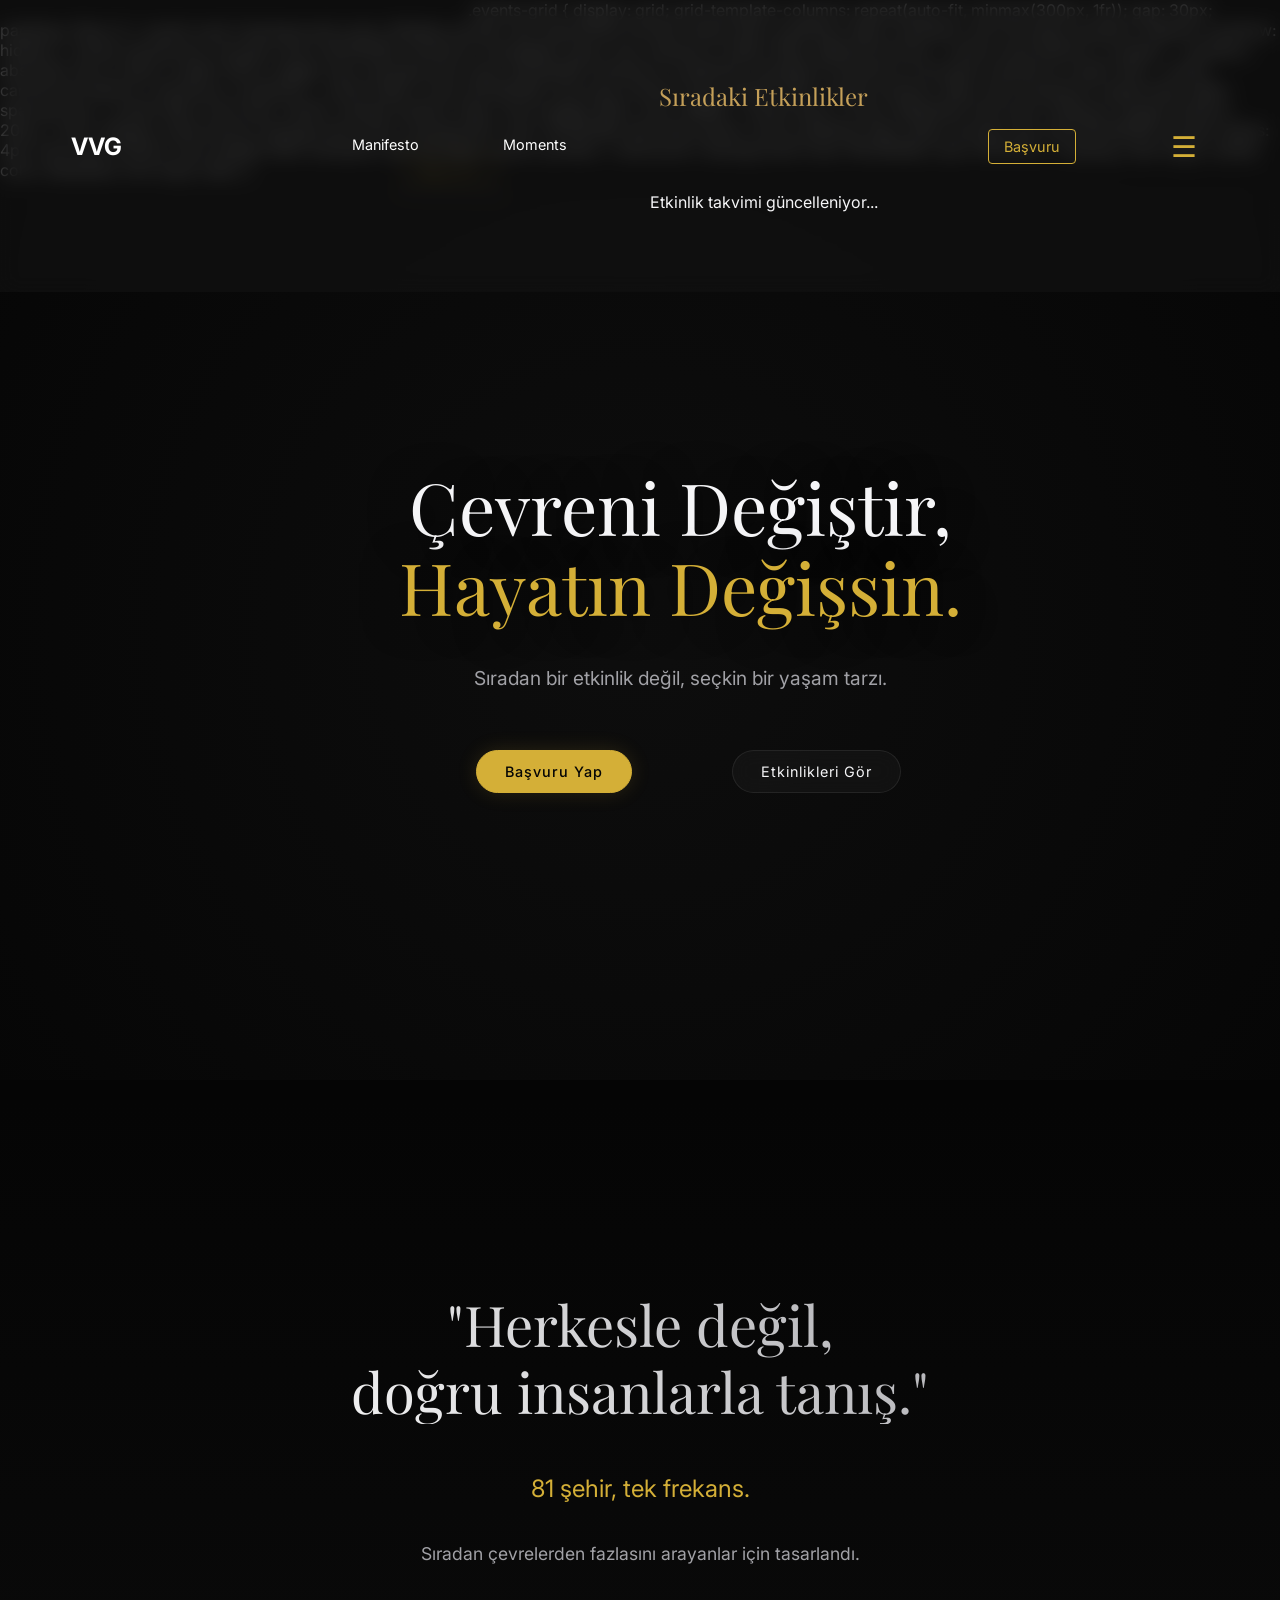
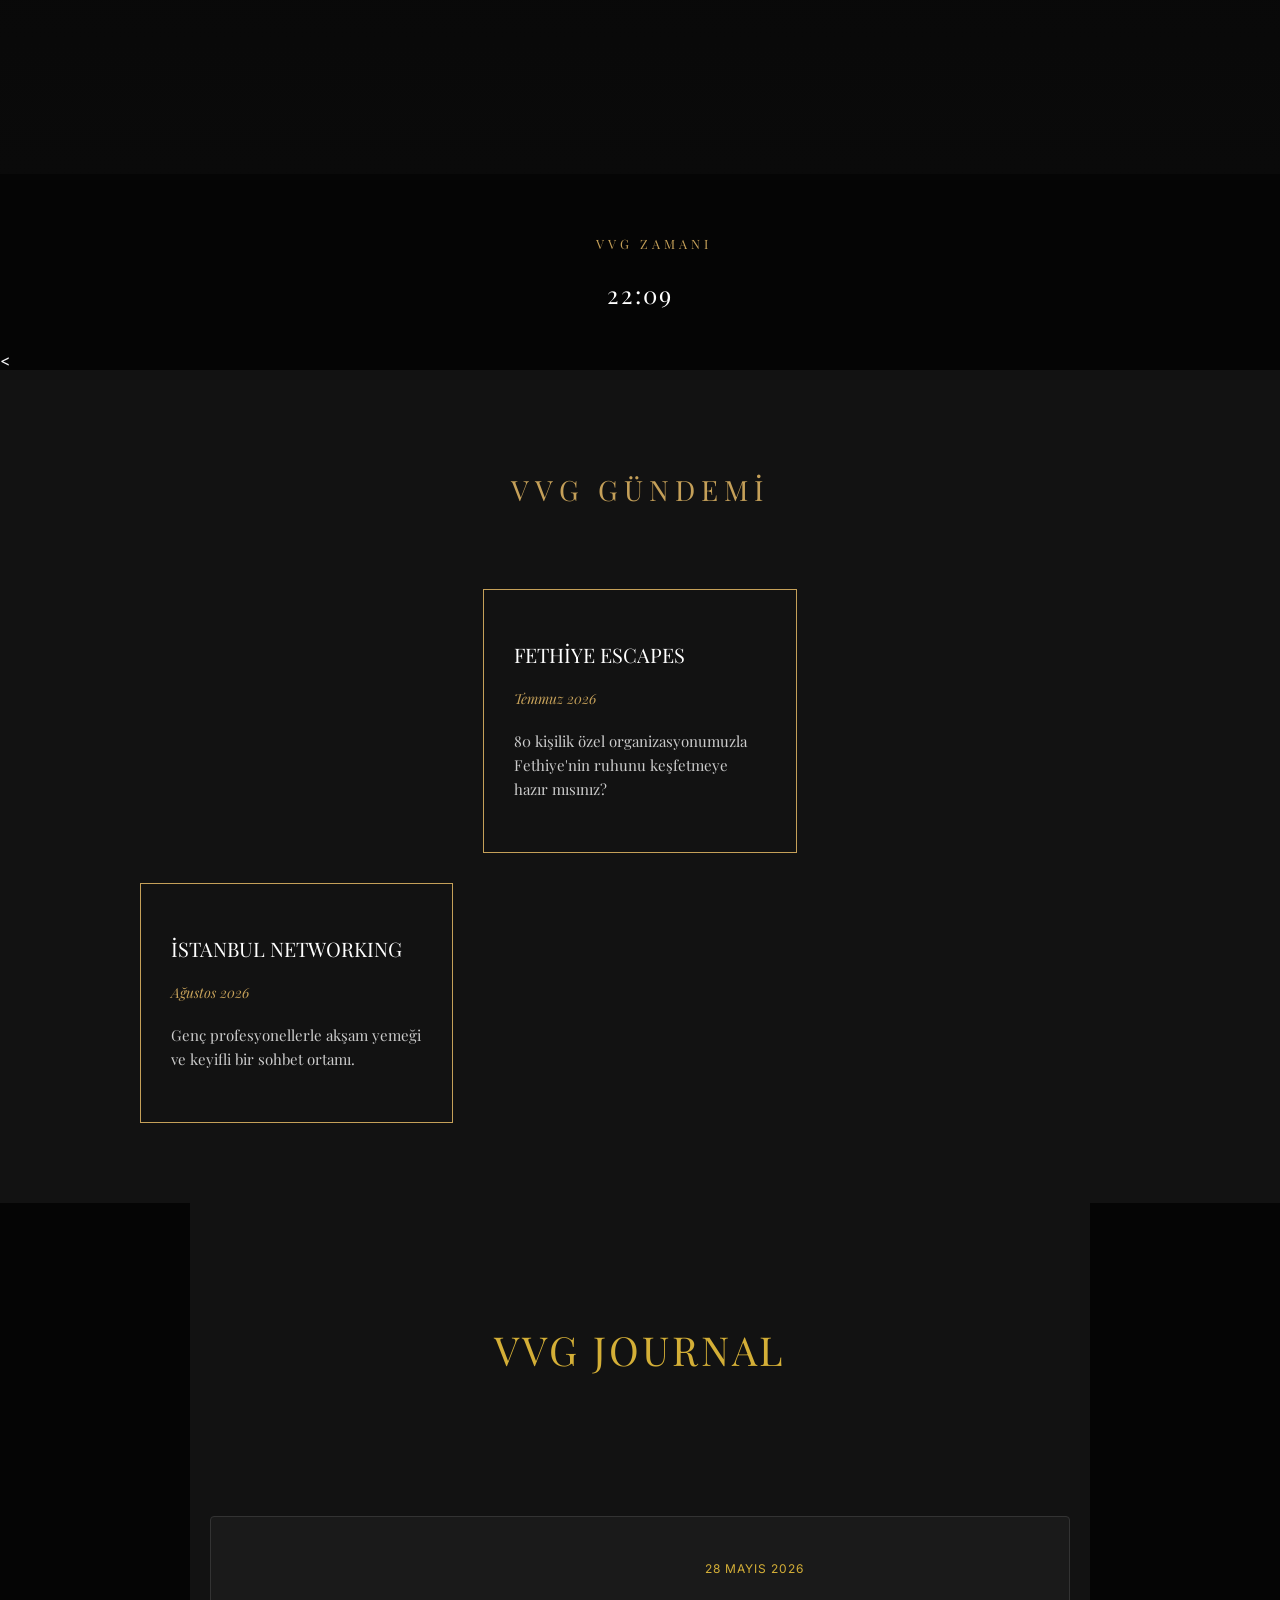
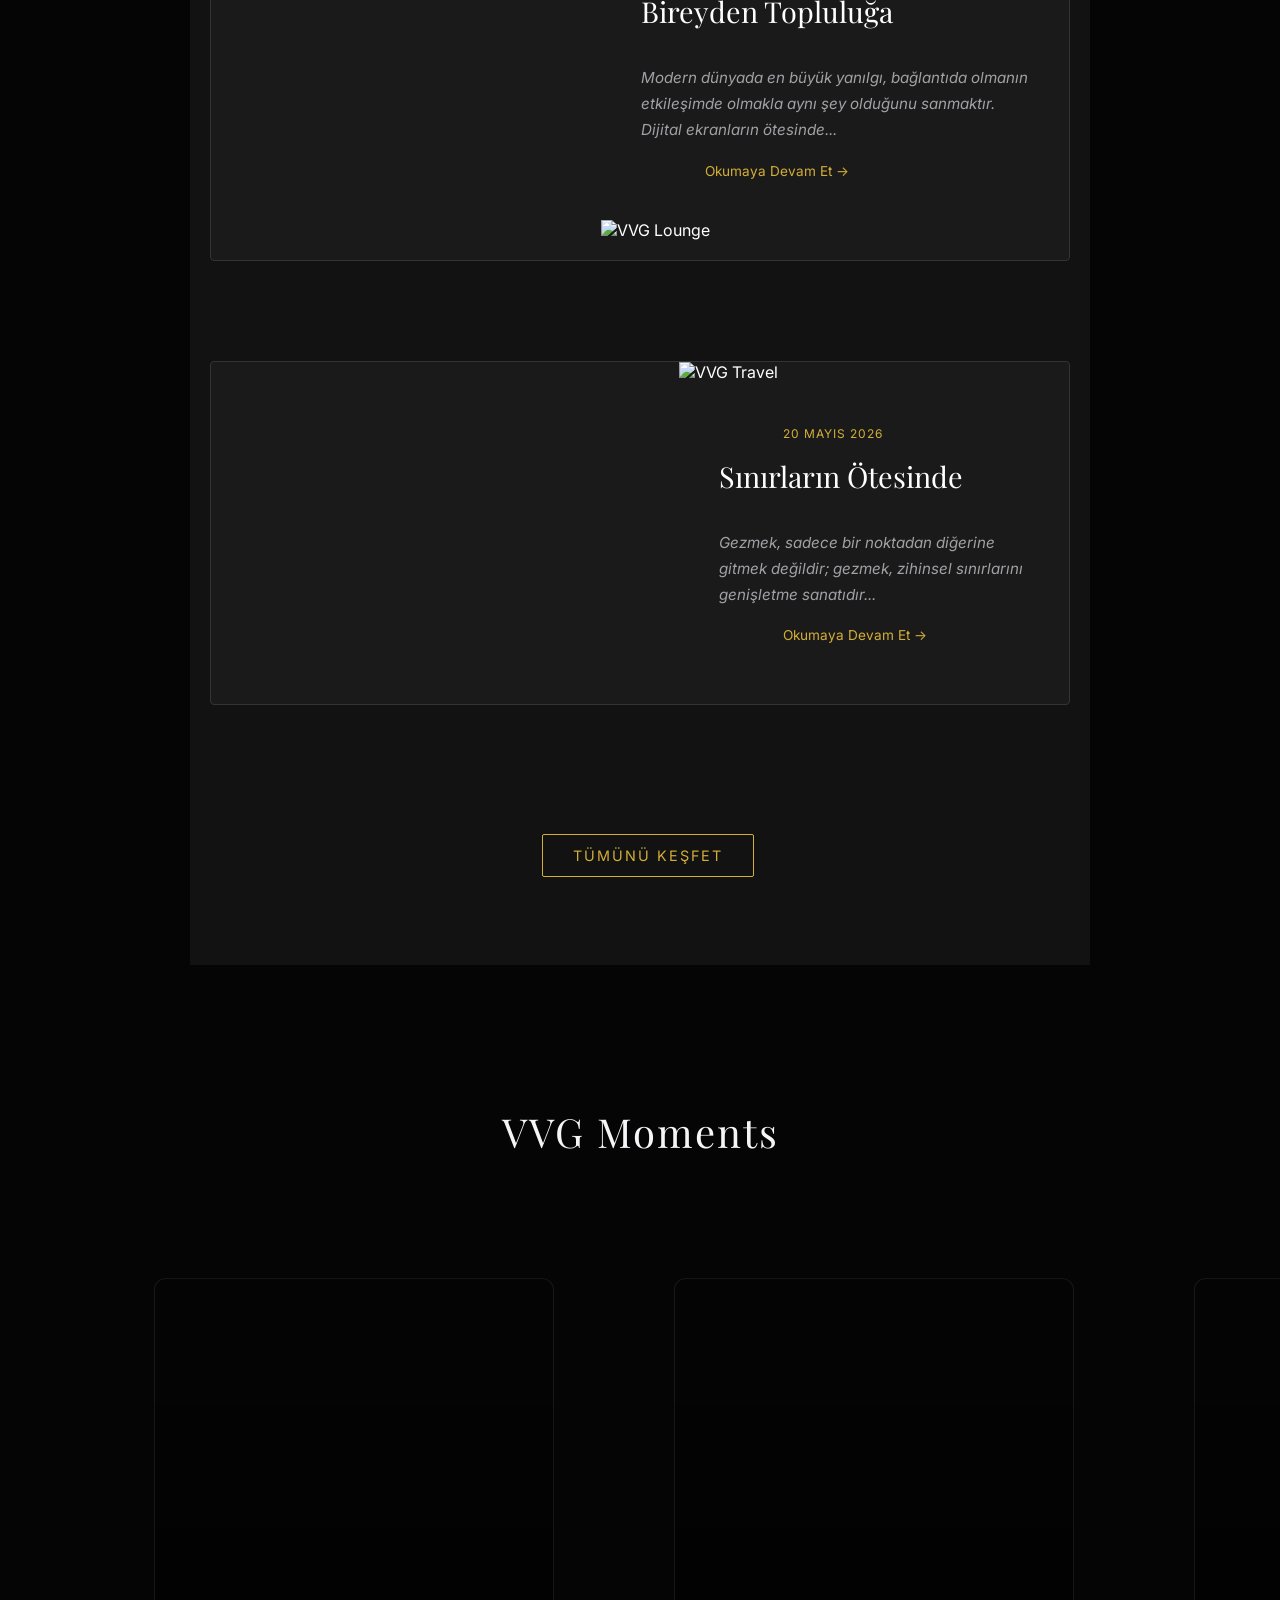
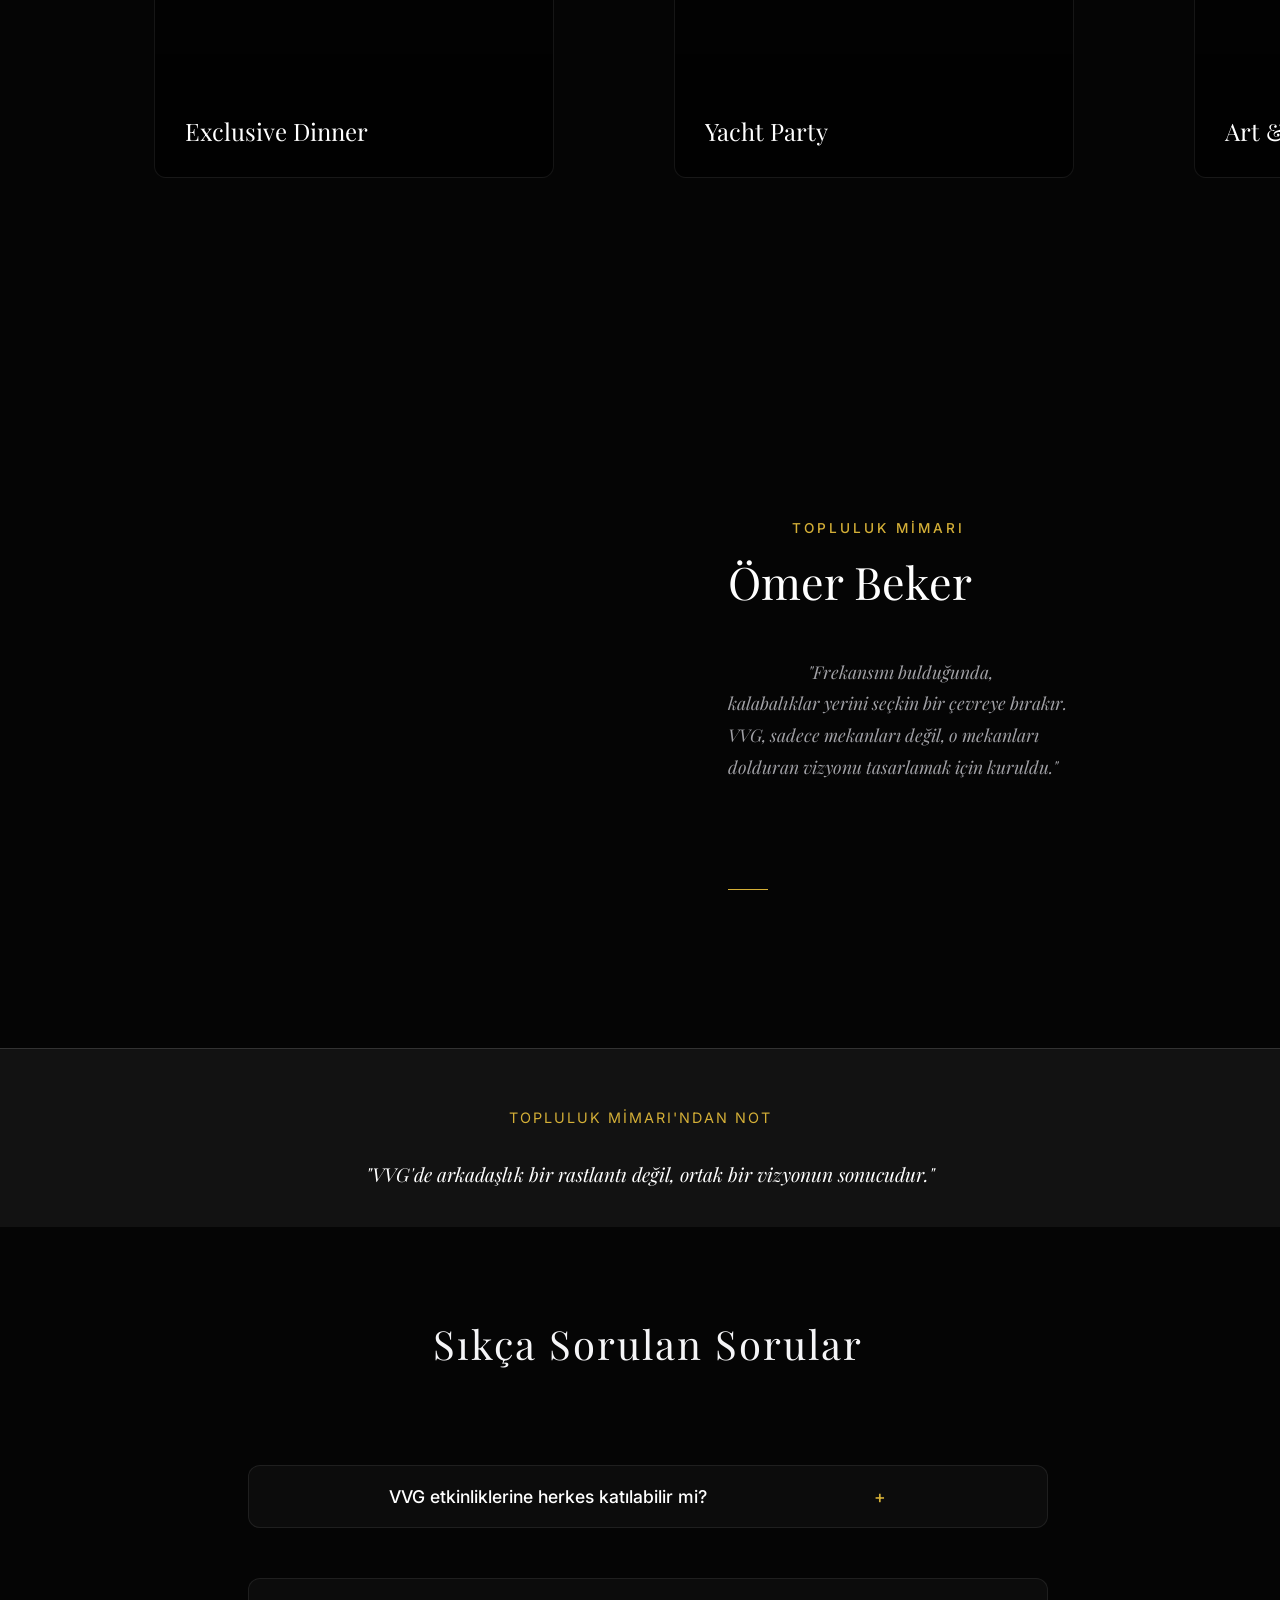
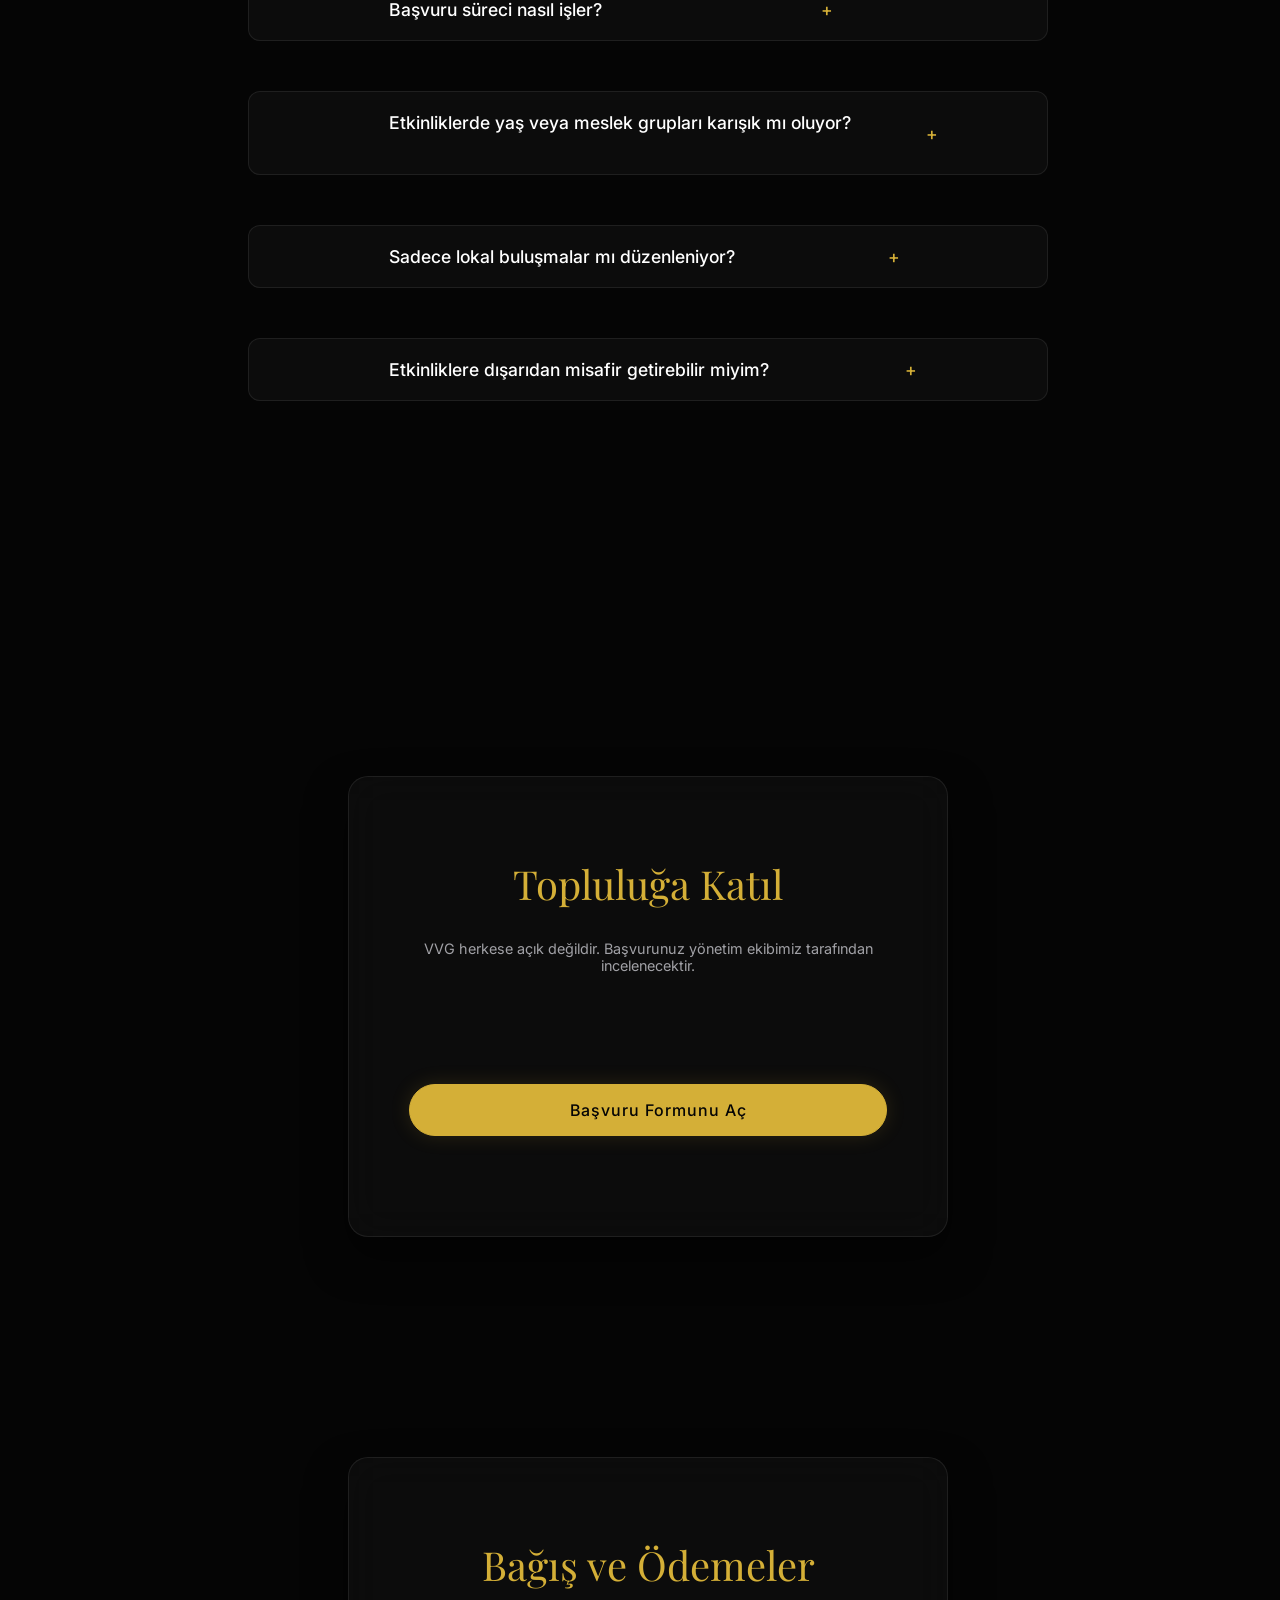
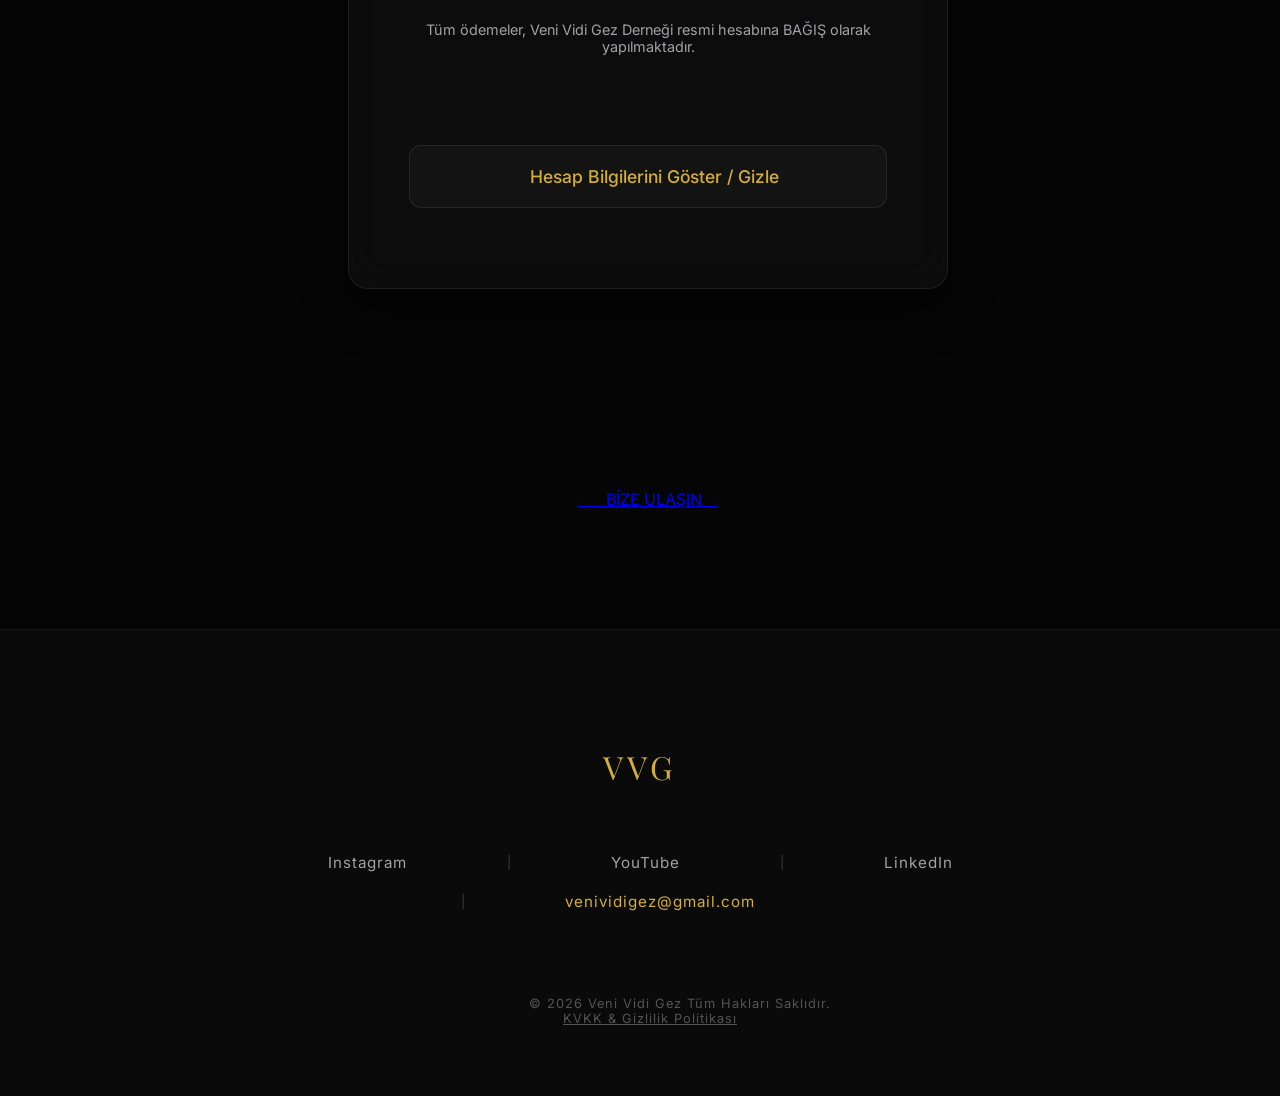
==== index.html @ 1c7ca645 "Add files via upload" ====
<!DOCTYPE html>



<script>
    function updateVVGClock() {
        const now = new Date();
        const timeString = now.toLocaleTimeString('tr-TR', { hour: '2-digit', minute: '2-digit' });
        document.getElementById('vvg-clock').innerHTML = timeString;
    }
    setInterval(updateVVGClock, 1000);
    updateVVGClock();
</script>

<html lang="tr">
<head>
    <!-- Favicon Satırı -->
    <link rel="icon" type="image/x-icon" href="favicon.ico">
    
    <!-- Diğer meta etiketlerin burada kalmaya devam edebilir -->

<link rel="canonical" href="https://seninsiteninadresi.com" />
    <meta charset="UTF-8">
    <!-- Mobil Ekran Optimizasyonu -->
    <meta name="viewport" content="width=device-width, initial-scale=1.0">
    <title>VVG | Sosyal Etkinlik Topluluğu</title>
    
    <!-- Sosyal Medya Önizleme Vitrini (Open Graph) -->
    <meta property="og:title" content="VVG | Sıradan Çevrelerden Fazlası">
    <meta property="og:description" content="Çevreni Değiştir, Hayatın Değişsin. Veni Vidi Gez, seçkin bir sosyal etkinlik topluluğudur.">
    <meta property="og:type" content="website">
    <meta property="og:url" content="https://venividigez.com">
    <meta property="og:image" content="assets/images/og-image.jpg">
    
    <link rel="preconnect" href="https://fonts.googleapis.com">
    <link rel="preconnect" href="https://fonts.gstatic.com" crossorigin>
    <link href="https://fonts.googleapis.com/css2?family=Inter:wght@300;400;500&family=Playfair+Display:ital,wght@0,400;0,600;1,400&display=swap" rel="stylesheet">
    
    <link rel="stylesheet" href="style.css">

    <!-- SEO Meta Açıklaması -->
    <meta name="description" content="VVG - Sosyal Etkinlik Topluluğu: Yalnızlığa son verin. Kamp, trekking, seyahat, tatil ve piknik etkinlikleriyle yeni arkadaşlıklar kurun. Kitap okuma kulüpleri ve nitelikli sosyalleşme platformu.">
    
    <!-- Anahtar Kelime Stratejisi (Kod İçinde) -->
    <meta name="keywords" content="VVG, sosyal etkinlik, arkadaşlık, kamp, trekking, aktivite, seyahat, tatil, piknik, kitap okuma kulüpleri, sosyalleşme, yalnızlık, genç profesyoneller">

    <!-- Schema Markup (Google'a Kim Olduğunu Anlat) -->
    <script type="application/ld+json">
    {
      "@context": "https://schema.org",
      "@type": "Organization",
      "name": "Veni Vidi Gez (VVG)",
      "description": "Üniversite mezunları ve genç profesyoneller için kamp, seyahat, kitap okuma kulüpleri ve sosyalleşme etkinlikleri düzenleyen bir topluluk.",
      "url": "https://seninsiteninadresi.com",
      "keywords": "arkadaşlık, kamp, trekking, aktivite, seyahat, tatil, piknik, kitap okuma, yalnızlık, sosyalleşme"
    }
    </script>
.events-grid { display: grid; grid-template-columns: repeat(auto-fit, minmax(300px, 1fr)); gap: 30px; padding: 20px 0; }
.event-card { background-color: #1a1a1a; border: 1px solid #333; border-radius: 8px; padding: 30px; transition: all 0.3s ease; position: relative; overflow: hidden; }
.event-card:hover { border-color: #C5A059; transform: translateY(-5px); box-shadow: 0 10px 20px rgba(0,0,0,0.5); }
.event-card::before { content: ''; position: absolute; top: 0; left: 0; width: 100%; height: 3px; background-color: #C5A059; transform: scaleX(0); transition: transform 0.3s ease; transform-origin: left; }
.event-card:hover::before { transform: scaleX(1); }
.event-date { color: #C5A059; font-size: 0.9rem; font-weight: 600; margin-bottom: 15px; text-transform: uppercase; letter-spacing: 1px; }
.event-title { font-size: 1.5rem; margin-bottom: 15px; font-weight: 600; color: #ffffff; }
.event-desc { color: #a0a0a0; font-size: 0.95rem; margin-bottom: 20px; }
.btn { display: inline-block; background-color: transparent; color: #C5A059; text-decoration: none; padding: 10px 20px; border: 1px solid #C5A059; border-radius: 4px; font-size: 0.9rem; font-weight: 600; transition: all 0.3s ease; cursor: pointer; }
.btn:hover { background-color: #C5A059; color: #121212; }
.loading { text-align: center; color: #a0a0a0; font-style: italic; }
</head>
<body>

   <style>
        /* Ekran kartını (GPU) zorlayarak 60fps akıcı animasyon sağlar */
        .preloader {
            will-change: opacity, visibility;
        }
        .preloader h1 {
            will-change: transform, opacity;
        }

        @keyframes preloaderFadeOut {
            0% { opacity: 1; visibility: visible; }
            100% { opacity: 0; visibility: hidden; }
        }
        
        /* translate3d komutu 3 boyutlu işlemciyi devreye sokarak takılmaları sıfırlar */
        @keyframes textPullBack {
            0% { opacity: 1; transform: scale(1) translate3d(0, 0, 0); }
            100% { opacity: 0; transform: scale(0.85) translate3d(0, -30px, 0); }
        }
    </style>

    <!-- Navbar -->
   <nav class="glass-nav" style="display: flex; justify-content: space-between; align-items: center; padding: 20px 20px; position: fixed; top: 0; left: 0; width: 100%; z-index: 9999; background: rgba(18, 18, 18, 0.7); backdrop-filter: blur(10px);">
    
    <!-- Logo -->
    <div style="color: #fff; font-size: 1.5rem; font-weight: bold; cursor: pointer;">VVG</div>
    
    <!-- Butonlar (Sağ taraf) -->
    <div style="display: flex; align-items: center; gap: 15px;">
        
        <!-- Masaüstü Linkler (Mobilde gizli) -->
        <div id="desktop-links" style="display: flex; gap: 20px;">
            <a href="#manifesto" style="color: #fff; text-decoration: none; font-size: 0.9rem;">Manifesto</a>
            <a href="#moments" style="color: #fff; text-decoration: none; font-size: 0.9rem;">Moments</a>
        </div>
<div class="container" style="max-width: 1000px; margin: 0 auto; padding: 40px 20px;">
    <h2 style="text-align: center; color: #C5A059; margin-bottom: 40px;">Sıradaki Etkinlikler</h2>
    <div class="events-grid" id="events-container">
        <p class="loading">Etkinlik takvimi güncelleniyor...</p>
    </div>
</div>
        <!-- Başvuru -->
        <a href="#apply" style="text-decoration: none; padding: 8px 15px; border: 1px solid #D4AF37; color: #D4AF37; border-radius: 4px; font-size: 0.9rem;">Başvuru</a>

        <!-- Mobil Buton (Hamburger) -->
        <div onclick="toggleMenu()" style="cursor: pointer; font-size: 1.8rem; color: #D4AF37; padding: 0 5px;">☰</div>
    </div>

    <!-- Mobil ekran için JS ile gizleme -->
    <script>
        if (window.innerWidth < 768) {
            document.getElementById('desktop-links').style.display = 'none';
        }
    </script>
</nav>
            <!-- Başvuru -->
            <a href="#apply" class="btn-gold-outline" style="text-decoration: none; padding: 8px 15px; border: 1px solid #D4AF37; color: #D4AF37; border-radius: 4px;">Başvuru</a>
        </div>
    </nav>

    <!-- Mobil Menü İçeriği (Gizli ve sabit) -->
    <!-- Mobil Menü -->
    <div id="mobileMenu" style="display: none; position: fixed; top: 0; left: 0; width: 100%; height: 100vh; background-color: #121212; z-index: 99999; flex-direction: column; align-items: center; justify-content: center; gap: 40px; border: 1px solid #D4AF37;">
        <!-- Kapatma Butonu -->
        <div onclick="toggleMenu()" style="position: absolute; top: 30px; right: 30px; font-size: 2.5rem; color: #D4AF37; cursor: pointer;">✕</div>
        
        <!-- Menü Linkleri -->
        <a href="#manifesto" onclick="toggleMenu()" style="color: #fff; font-size: 1.8rem; text-decoration: none; font-family: 'Playfair Display';">Manifesto</a>
        <a href="#moments" onclick="toggleMenu()" style="color: #fff; font-size: 1.8rem; text-decoration: none; font-family: 'Playfair Display';">Moments</a>
        <a href="#payment" onclick="toggleMenu()" style="color: #D4AF37; font-size: 1.8rem; text-decoration: none; font-family: 'Playfair Display';">Ödeme</a>
        <a href="#journal" onclick="toggleMenu()" style="color: #fff; font-size: 1.8rem; text-decoration: none; font-family: 'Playfair Display';">Journal</a>
        
        <!-- Sosyal Medya İkonları/Linkleri -->
        <div style="display: flex; gap: 20px; margin-top: 20px;">
            <a href="https://www.instagram.com/veni_vidi_gez" style="color: #a1a1a6; font-size: 1rem;">INSTAGRAM</a>
            <a href="https://youtube.com/@veni_vidi_gez" style="color: #a1a1a6; font-size: 1rem;">YOUTUBE</a>
            <a href="https://www.linkedin.com/company/venividigez/" style="color: #a1a1a6; font-size: 1rem;">LINKEDIN</a>
        </div>
    </div>

    <!-- 1. Cinematic Hero Section -->
    <header class="hero">
        <div class="video-container">
            <video src="assets/videos/acilis.mp4" autoplay muted loop playsinline></video>
            <div class="video-overlay"></div>
        </div>
        
        <div class="hero-content">
            <h1 class="reveal-text">Çevreni Değiştir,<br><span class="text-gold">Hayatın Değişsin.</span></h1>
            <p class="hero-sub reveal-text">Sıradan bir etkinlik değil, seçkin bir yaşam tarzı.</p>
            <div class="hero-buttons reveal-text">
                <a href="#apply" class="btn-gold">Başvuru Yap</a>
                <a href="#moments" class="btn-glass">Etkinlikleri Gör</a>
            </div>
        </div>
    </header>

    <!-- 2. VVG İnsanı (Manifesto) -->
    <section id="manifesto" class="manifesto">
        <div class="manifesto-container">
            <h2 class="gsap-reveal">"Herkesle değil,<br>doğru insanlarla tanış."</h2>
            <p class="gsap-reveal">81 şehir, tek frekans.</p>
            <p class="gsap-reveal sub-text">Sıradan çevrelerden fazlasını arayanlar için tasarlandı.</p>
        </div>
    </section>

<!-- VVG ZAMAN DAMGASI -->
<div style="text-align: center; margin: 40px 0; font-family: 'Playfair Display', serif;">
    <p style="color: #C5A059; font-size: 0.8rem; letter-spacing: 4px; text-transform: uppercase; margin-bottom: 5px;">
        VVG Zamanı
    </p>
    <div id="vvg-clock" style="color: #fff; font-size: 1.5rem; letter-spacing: 2px;">
        <!-- Saat buraya gelecek -->
    </div>
</div>


<<!-- VVG GÜNDEMİ BÖLÜMÜ -->
<section style="background-color: #121212; padding: 80px 20px; font-family: 'Playfair Display', serif;">
  <h2 style="color: #C5A059; text-align: center; text-transform: uppercase; letter-spacing: 6px; margin-bottom: 60px; font-size: 28px;">VVG GÜNDEMİ</h2>

  <!-- Etkinlikler Izgarası (Grid) -->
  <div style="display: grid; grid-template-columns: repeat(auto-fit, minmax(300px, 1fr)); gap: 30px; max-width: 1000px; margin: 0 auto;">
    
    <!-- Etkinlik 1 -->
    <div style="border: 1px solid #C5A059; padding: 30px; transition: 0.3s;">
      <h3 style="color: #ffffff; margin-top: 0; font-size: 20px;">FETHİYE ESCAPES</h3>
      <p style="color: #C5A059; font-style: italic; font-size: 14px;">Temmuz 2026</p>
      <p style="color: #cccccc; line-height: 1.6; font-size: 15px;">80 kişilik özel organizasyonumuzla Fethiye'nin ruhunu keşfetmeye hazır mısınız?</p>
    </div>

    <!-- Etkinlik 2 (Yeni etkinlik eklemek için bunu kopyala-yapıştır) -->
    <div style="border: 1px solid #C5A059; padding: 30px; transition: 0.3s;">
      <h3 style="color: #ffffff; margin-top: 0; font-size: 20px;">İSTANBUL NETWORKING</h3>
      <p style="color: #C5A059; font-style: italic; font-size: 14px;">Ağustos 2026</p>
      <p style="color: #cccccc; line-height: 1.6; font-size: 15px;">Genç profesyonellerle akşam yemeği ve keyifli bir sohbet ortamı.</p>
    </div>

  </div>
</section>
<!-- VVG Journal Vitrini -->
<section id="journal-preview" style="padding: 100px 20px; background-color: #121212; color: #fff; max-width: 900px; margin: 0 auto;">
    <h2 style="color: #D4AF37; font-family: 'Playfair Display', serif; text-align: center; margin-bottom: 60px; letter-spacing: 3px; font-size: 2.5rem;">VVG JOURNAL</h2>
    
    <div style="display: grid; grid-template-columns: 1fr; gap: 40px;">
        
        <!-- Kart 1: Yazı Sol, Resim Sağ -->
        <div style="display: grid; grid-template-columns: 1fr 1.2fr; border: 1px solid #333; border-radius: 4px; overflow: hidden; background-color: #1a1a1a;">
            <div style="padding: 40px;">
                <span style="color: #D4AF37; font-size: 0.75rem; letter-spacing: 1px;">28 MAYIS 2026</span>
                <h3 style="font-family: 'Playfair Display'; margin: 15px 0; color: #fff; font-size: 1.8rem;">Bireyden Topluluğa</h3>
                <p style="color: #a1a1a6; font-size: 0.95rem; line-height: 1.7; font-style: italic;">Modern dünyada en büyük yanılgı, bağlantıda olmanın etkileşimde olmakla aynı şey olduğunu sanmaktır. Dijital ekranların ötesinde...</p>
                <a href="journal.html" style="color: #D4AF37; text-decoration: none; font-size: 0.85rem; margin-top: 20px; display: inline-block;">Okumaya Devam Et &rarr;</a>
            </div>
            <!-- Atmosferik Görsel (Bkz. image_0.png örneği) -->
            <img src="vvg_lounge_atmosfer.jpg.png" alt="VVG Lounge" style="width: 100%; height: 100%; object-fit: cover;">
        </div>

        <!-- Kart 2: Resim Sol, Yazı Sağ -->
        <div style="display: grid; grid-template-columns: 1.2fr 1fr; border: 1px solid #333; border-radius: 4px; overflow: hidden; background-color: #1a1a1a;">
             <!-- Farklı bir atmosferik görsel -->
            <img src="vvg_travel_atmosfer.jpg" alt="VVG Travel" style="width: 100%; height: 100%; object-fit: cover;">
            <div style="padding: 40px;">
                <span style="color: #D4AF37; font-size: 0.75rem; letter-spacing: 1px;">20 MAYIS 2026</span>
                <h3 style="font-family: 'Playfair Display'; margin: 15px 0; color: #fff; font-size: 1.8rem;">Sınırların Ötesinde</h3>
                <p style="color: #a1a1a6; font-size: 0.95rem; line-height: 1.7; font-style: italic;">Gezmek, sadece bir noktadan diğerine gitmek değildir; gezmek, zihinsel sınırlarını genişletme sanatıdır...</p>
                <a href="journal.html" style="color: #D4AF37; text-decoration: none; font-size: 0.85rem; margin-top: 20px; display: inline-block;">Okumaya Devam Et &rarr;</a>
            </div>
        </div>
    </div>

    <div style="text-align: center; margin-top: 60px;">
        <a href="journal.html" style="color: #D4AF37; text-decoration: none; border: 1px solid #D4AF37; padding: 12px 30px; border-radius: 2px; font-size: 0.9rem; letter-spacing: 2px;">TÜMÜNÜ KEŞFET</a>
    </div>
</section>
    <!-- 3. VVG Moments -->
    <section id="moments" class="moments">
        <h3 class="section-title text-center gsap-reveal">VVG Moments</h3>
        <div class="gallery-wrapper">
            <div class="gallery-container">
                <div class="gallery-card"><div class="card-glow"></div><span>Exclusive Dinner</span></div>
                <div class="gallery-card"><div class="card-glow"></div><span>Yacht Party</span></div>
                <div class="gallery-card"><div class="card-glow"></div><span>Art & Wine</span></div>
                <div class="gallery-card"><div class="card-glow"></div><span>Networking</span></div>
            </div>
        </div>
    </section>

   
<!-- Topluluk Mimarı (The Architect) -->
    <section id="architect" class="apply-section" style="padding-top: 80px; padding-bottom: 40px;">
        <div style="max-width: 1000px; margin: 0 auto; width: 100%; display: flex; flex-wrap: wrap; align-items: center; gap: 50px;">
            <div class="gsap-reveal" style="flex: 1; min-width: 300px; height: 550px; background: url('assets/images/omer.jpg') center/cover; filter: grayscale(100%) contrast(110%); border-radius: 4px;"></div>
            <div class="gsap-reveal" style="flex: 1; min-width: 300px; text-align: left;">
                <span style="color: #D4AF37; font-size: 0.85rem; font-weight: 500; letter-spacing: 3px; text-transform: uppercase;">Topluluk Mimarı</span>
                <h3 style="color: #fff; font-family: 'Playfair Display', serif; font-size: 2.8rem; margin: 15px 0 25px 0; font-weight: 400;">Ömer Beker</h3>
                <p style="color: #a1a1a6; font-size: 1.1rem; line-height: 1.8; font-style: italic; margin-bottom: 25px; font-family: 'Playfair Display', serif;">
                    "Frekansını bulduğunda, kalabalıklar yerini seçkin bir çevreye bırakır. VVG, sadece mekanları değil, o mekanları dolduran vizyonu tasarlamak için kuruldu."
                </p>
                <div style="width: 40px; height: 1px; background-color: #D4AF37; margin-top: 30px;"></div>
            </div>
        </div>
    </section>

<!DOCTYPE html>
<html lang="tr">
<head>
    <meta charset="UTF-8">
    <title>VVG | Journal</title>
    <link rel="stylesheet" href="style.css">
</head>

<!-- Mevcut Manifesto Alanına Dokunma -->
<!-- Yeni metni "Topluluk Mimarı'nın Notu" olarak alt bölüme ekle -->

<section style="padding: 40px 20px; background-color: #121212; border-top: 1px solid #333; text-align: center;">
    <p style="color: #D4AF37; font-size: 0.9rem; letter-spacing: 2px; text-transform: uppercase;">Topluluk Mimarı'ndan Not</p>
    <p style="color: #fff; font-family: 'Playfair Display'; font-style: italic; margin-top: 15px; font-size: 1.2rem;">
        "VVG'de arkadaşlık bir rastlantı değil, ortak bir vizyonun sonucudur."
    </p>
</section>

   </a>
</div>
    <!-- SSS -->
    <section id="faq" class="apply-section" style="padding-top: 50px;">
        <div style="max-width: 800px; margin: 0 auto; width: 100%;">
            <h3 class="section-title text-center gsap-reveal" style="margin-bottom: 40px;">Sıkça Sorulan Sorular</h3>
            
            <div class="faq-wrapper gsap-reveal" style="display: flex; flex-direction: column; gap: 15px;">
                <details style="background: rgba(255, 255, 255, 0.03); border: 1px solid rgba(255, 255, 255, 0.08); border-radius: 12px; cursor: pointer; transition: all 0.3s ease;">
                    <summary style="padding: 20px; color: #fff; font-size: 1.1rem; font-weight: 500; outline: none; list-style: none; display: flex; justify-content: space-between; align-items: center;">
                        VVG etkinliklerine herkes katılabilir mi?
                        <span style="color: #D4AF37;">+</span>
                    </summary>
                    <div style="padding: 0 20px 20px 20px; color: #a1a1a6; font-size: 0.95rem; line-height: 1.6; border-top: 1px solid rgba(255, 255, 255, 0.05); margin-top: 10px; padding-top: 15px;">
                        Hayır. VVG, kapalı bir sosyal etkinlik topluluğudur. Ağımızın kalitesini korumak adına tüm başvurular LinkedIn profili veya içeriden referans yoluyla yönetim ekibimiz tarafından değerlendirilmektedir.
                    </div>
                </details>

                <details style="background: rgba(255, 255, 255, 0.03); border: 1px solid rgba(255, 255, 255, 0.08); border-radius: 12px; cursor: pointer; transition: all 0.3s ease;">
                    <summary style="padding: 20px; color: #fff; font-size: 1.1rem; font-weight: 500; outline: none; list-style: none; display: flex; justify-content: space-between; align-items: center;">
                        Başvuru süreci nasıl işler?
                        <span style="color: #D4AF37;">+</span>
                    </summary>
                    <div style="padding: 0 20px 20px 20px; color: #a1a1a6; font-size: 0.95rem; line-height: 1.6; border-top: 1px solid rgba(255, 255, 255, 0.05); margin-top: 10px; padding-top: 15px;">
                        Sitemiz üzerinden doldurduğunuz form ekibimize ulaşır. Vizyonumuzla ve hedef kitlemizle uyumlu bulunan adaylarla iletişime geçilir ve yaklaşan ilk tanışma konseptli etkinliklerimize davet edilirler.
                    </div>
                </details>

                <details style="background: rgba(255, 255, 255, 0.03); border: 1px solid rgba(255, 255, 255, 0.08); border-radius: 12px; cursor: pointer; transition: all 0.3s ease;">
                    <summary style="padding: 20px; color: #fff; font-size: 1.1rem; font-weight: 500; outline: none; list-style: none; display: flex; justify-content: space-between; align-items: center;">
                        Etkinliklerde yaş veya meslek grupları karışık mı oluyor?
                        <span style="color: #D4AF37;">+</span>
                    </summary>
                    <div style="padding: 0 20px 20px 20px; color: #a1a1a6; font-size: 0.95rem; line-height: 1.6; border-top: 1px solid rgba(255, 255, 255, 0.05); margin-top: 10px; padding-top: 15px;">
                        Hayır. Topluluğumuz profesyonel statüye göre segmente edilmiştir. Üniversite mezunları/genç profesyoneller ile öğrenciler, kendi dinamiklerine uygun olarak ayrı gruplandırılır ve etkinlikler bu homojen yapıya göre planlanır.
                    </div>
                </details>

                <details style="background: rgba(255, 255, 255, 0.03); border: 1px solid rgba(255, 255, 255, 0.08); border-radius: 12px; cursor: pointer; transition: all 0.3s ease;">
                    <summary style="padding: 20px; color: #fff; font-size: 1.1rem; font-weight: 500; outline: none; list-style: none; display: flex; justify-content: space-between; align-items: center;">
                        Sadece lokal buluşmalar mı düzenleniyor?
                        <span style="color: #D4AF37;">+</span>
                    </summary>
                    <div style="padding: 0 20px 20px 20px; color: #a1a1a6; font-size: 0.95rem; line-height: 1.6; border-top: 1px solid rgba(255, 255, 255, 0.05); margin-top: 10px; padding-top: 15px;">
                        Vizyonumuz çok daha geniş. Lokal networking buluşmalarının yanı sıra, VVG Escapes konseptimizle Temmuz ayındaki 80 kişilik Fethiye tatili gibi geniş çaplı, ulusal düzeyde seyahat ve deneyim organizasyonları da gerçekleştiriyoruz.
                    </div>
                </details>

                <details style="background: rgba(255, 255, 255, 0.03); border: 1px solid rgba(255, 255, 255, 0.08); border-radius: 12px; cursor: pointer; transition: all 0.3s ease;">
                    <summary style="padding: 20px; color: #fff; font-size: 1.1rem; font-weight: 500; outline: none; list-style: none; display: flex; justify-content: space-between; align-items: center;">
                        Etkinliklere dışarıdan misafir getirebilir miyim?
                        <span style="color: #D4AF37;">+</span>
                    </summary>
                    <div style="padding: 0 20px 20px 20px; color: #a1a1a6; font-size: 0.95rem; line-height: 1.6; border-top: 1px solid rgba(255, 255, 255, 0.05); margin-top: 10px; padding-top: 15px;">
                        Topluluk içi dinamiği ve güveni korumak en büyük önceliğimizdir. Bu nedenle, önceden yönetim onayı alınmamış veya başvuru sürecinden geçmemiş misafirlerin etkinliklerimize katılımı maalesef mümkün değildir.
                    </div>
                </details>
            </div>
        </div>
    </section>



    <!-- 5. Başvuru Bölümü -->
    <section id="apply" class="apply-section">
        <div class="glass-form-container gsap-reveal">
            <h2 class="text-gold">Topluluğa Katıl</h2>
            <p>VVG herkese açık değildir. Başvurunuz yönetim ekibimiz tarafından incelenecektir.</p>
            
            <div class="premium-form" style="margin-top: 30px;">
                <a href="https://forms.gle/AvxsHnuWCu1ib8Dw6" target="_blank" class="btn-gold w-100" style="display: block; text-align: center; text-decoration: none; padding: 15px;">
                    Başvuru Formunu Aç
                </a>
            </div>
        </div>
    </section>

    <!-- 6. Bağış ve Ödemeler -->
    <section id="payment" class="apply-section" style="padding-top: 50px;">
        <div class="glass-form-container gsap-reveal">
            <h2 class="text-gold">Bağış ve Ödemeler</h2>
            <p>Tüm ödemeler, Veni Vidi Gez Derneği resmi hesabına BAĞIŞ olarak yapılmaktadır.</p>
            
            <details style="margin-top: 30px; background: rgba(255, 255, 255, 0.03); border: 1px solid rgba(255, 255, 255, 0.08); border-radius: 12px; text-align: left; cursor: pointer; transition: all 0.3s ease;">
                <summary style="padding: 20px; color: #D4AF37; font-size: 1.1rem; font-weight: 500; outline: none; list-style: none;">
                    Hesap Bilgilerini Göster / Gizle 
                </summary>
                
                <div style="padding: 0 30px 30px 30px; border-top: 1px solid rgba(255, 255, 255, 0.05); margin-top: 10px; padding-top: 20px;">
                    <p style="color: #a1a1a6; font-size: 0.85rem; margin-bottom: 5px; text-transform: uppercase; letter-spacing: 1px;">Hesap Sahibi</p>
                    <p style="color: #fff; font-size: 1.1rem; font-weight: 500; margin-bottom: 20px;">Veni Vidi Gez Derneği</p>
                    
                    <p style="color: #a1a1a6; font-size: 0.85rem; margin-bottom: 5px; text-transform: uppercase; letter-spacing: 1px;">IBAN</p>
                    <div style="border-bottom: 1px solid rgba(212, 175, 55, 0.3); padding-bottom: 10px;">
                        <span style="color: #D4AF37; font-family: 'Inter', monospace; font-size: 1.1rem; letter-spacing: 1px;">TR91 0001 0023 5197 9988 3650 01</span>
                    </div>
                    
                    <div style="margin-top: 20px; background: rgba(212, 175, 55, 0.05); border-left: 3px solid #D4AF37; padding: 15px; border-radius: 4px;">
                        <p style="color: #fff; font-size: 0.95rem; font-weight: 500; margin-bottom: 8px;">🏷️ Açıklama: Ad Soyad + BAĞIŞ</p>
                        <p style="color: #a1a1a6; font-size: 0.85rem; line-height: 1.5;">🧾 Bağış makbuzu kesilebilmesi için bu açıklama zorunludur. Farklı açıklamalar içeren dekontlar kesinlikle kabul edilmeyecektir.</p>
                    </div>
                </div>
            </details>
        </div>
    </section>

<!-- WhatsApp İletişim Butonu -->
<div style="text-align: center; margin: 50px 0;">
    <a href="https://wa.me/905072764100?text=Merhaba, VVG topluluğuna katılmak ve detaylı bilgi almak istiyorum." 
       style="display: inline-block; padding: 15px 30px; background-color: #121212; border: 1px solid #C5A059; color: #C5A059; text-decoration: none; font-weight: bold; letter-spacing: 2px; transition: 0.3s;"
       onmouseover="this.style.backgroundColor='#C5A059'; this.style.color='#121212';" 
       onmouseout="this.style.backgroundColor='#121212'; this.style.color='#C5A059';">
       BİZE ULAŞIN
    </a>
</div>

    <!-- Footer -->
   <!-- Footer (Premium Versiyon - Noktasız Logo) -->
    <footer style="background-color: #0a0a0a; padding: 60px 20px 30px; text-align: center; border-top: 1px solid rgba(255, 255, 255, 0.05); margin-top: 50px;">
        <div style="max-width: 800px; margin: 0 auto; display: flex; flex-direction: column; align-items: center; gap: 25px;">
            
            <!-- Logo (Noktasız) -->
            <h2 style="color: #D4AF37; font-family: 'Playfair Display', serif; font-size: 2rem; letter-spacing: 4px; margin: 0;">VVG</h2>
            
            <!-- Sosyal Medya & İletişim -->
            <div style="display: flex; gap: 20px; justify-content: center; align-items: center; flex-wrap: wrap;">
                <a href="https://www.instagram.com/veni_vidi_gez" target="_blank" style="color: #a1a1a6; text-decoration: none; font-size: 0.95rem; letter-spacing: 1px; transition: color 0.3s ease;" onmouseover="this.style.color='#fff'" onmouseout="this.style.color='#a1a1a6'">Instagram</a>
                <span style="color: rgba(255, 255, 255, 0.2);">|</span>
                <a href="https://youtube.com/@veni_vidi_gez" target="_blank" style="color: #a1a1a6; text-decoration: none; font-size: 0.95rem; letter-spacing: 1px; transition: color 0.3s ease;" onmouseover="this.style.color='#fff'" onmouseout="this.style.color='#a1a1a6'">YouTube</a>
                <span style="color: rgba(255, 255, 255, 0.2);">|</span>
                <a href="https://www.linkedin.com/company/venividigez/" target="_blank" style="color: #a1a1a6; text-decoration: none; font-size: 0.95rem; letter-spacing: 1px; transition: color 0.3s ease;" onmouseover="this.style.color='#fff'" onmouseout="this.style.color='#a1a1a6'">LinkedIn</a>
                <span style="color: rgba(255, 255, 255, 0.2);">|</span>
                <a href="mailto:venividigez@gmail.com" style="color: #D4AF37; text-decoration: none; font-size: 0.95rem; letter-spacing: 1px; transition: opacity 0.3s ease;" onmouseover="this.style.opacity='0.7'" onmouseout="this.style.opacity='1'">venividigez@gmail.com</a>
            </div>

            <!-- Copyright & KVKK -->
            <p style="color: rgba(255, 255, 255, 0.3); font-size: 0.8rem; margin-top: 20px; letter-spacing: 1px;">
                &copy; 2026 Veni Vidi Gez Tüm Hakları Saklıdır.<br>
                <a href="#" style="color: rgba(255, 255, 255, 0.3); text-decoration: underline;">KVKK & Gizlilik Politikası</a>
            </p>
    </footer>

<script>
    async function loadEvents() {
        const container = document.getElementById('events-container');
        try {
            const response = await fetch("https://notion-api.splitbee.io/v1/table/36c48bd5f3fe800d886dd34a20c35203");
            const events = await response.json();
            container.innerHTML = ''; 
            events.forEach(event => {
                if (event.Name) {
                    container.innerHTML += `
                        <div class="event-card">
                            <div class="event-date">${event.Date || 'Tarih Belirtilmemiş'}</div>
                            <h3>${event.Name}</h3>
                            <p>📍 Konum: ${event["Column 3"] || '-'}</p>
                            <p>👥 Kontenjan: ${event.Description || '-'}</p>
                            <p>🔥 Kalan: ${event["Column 4"] || '-'}</p>
                        </div>
                    `;
                }
            });
        } catch (err) {
            console.log("Notion bağlantısı hata verdi, manuel kontrole geçildi.");
        }
    }
    loadEvents();

<script>
    async function loadEvents() {
        const container = document.getElementById('events-container');
        try {
            // Notion'dan veriyi çeken köprümüz
            const response = await fetch("https://notion-api.splitbee.io/v1/table/36c48bd5f3fe800d886dd34a20c35203");
            const events = await response.json();
            
            container.innerHTML = ''; // Önce yükleniyor yazısını temizle

            events.forEach(event => {
                // Burada Notion'daki sütun isimlerini kontrol ediyoruz
                // Notion'da sütunların adının Name, Date, Description, Column 3 ve Column 4 olduğundan emin ol
                if (event.Name) {
                    container.innerHTML += `
                        <div class="event-card">
                            <div class="event-date">${event.Date || 'Tarih Belirtilmemiş'}</div>
                            <h3 class="event-title">${event.Name}</h3>
                            <p class="event-desc">
                                📍 Konum: ${event["Column 3"] || '-'}<br>
                                👥 Kontenjan: ${event.Description || '-'}<br>
                                🔥 Kalan: ${event["Column 4"] || '-'}
                            </p>
                            <a href="#" class="btn">Detayları İncele</a>
                        </div>
                    `;
                }
            });
        } catch (err) {
            console.error("Veri akışı hatası:", err);
            container.innerHTML = '<p class="loading">Etkinlikler şu an güncelleniyor...</p>';
        }
    }
    
    // Sayfa yüklendiği an çalıştır
    window.addEventListener('load', loadEvents);

<section id="calendar-section" style="background-color: #121212; padding: 50px 20px; text-align: center;">
    <h2 style="color: #C5A059; margin-bottom: 30px; letter-spacing: 4px; text-transform: uppercase;">ETKİNLİK TAKVİMİ</h2>
    
    <div class="calendar-wrapper" style="max-width: 800px; margin: 0 auto; border: 1px solid #333; padding: 10px; background: #1a1a1a;">
        <iframe src="https://calendar.google.com/calendar/embed?src=venividigez%40gmail.com&ctz=Europe%2FIstanbul" 
                style="border: 0; filter: invert(90%) hue-rotate(180deg) brightness(1.2);" 
                width="100%" height="500" frameborder="0" scrolling="no">
       </iframe>
    </div>
</section>
</script>
<script src="https://apis.google.com/js/api.js"></script>
<script>
    <section id="calendar-section" style="background-color: #121212; padding: 40px 20px; text-align: center;">
    <details style="max-width: 800px; margin: 0 auto; border: 1px solid #333; background: #1a1a1a; cursor: pointer; transition: 0.3s;">
        
        <summary style="padding: 20px; color: #C5A059; font-family: 'Playfair Display', serif; font-size: 1.2rem; outline: none; list-style: none; letter-spacing: 2px;">
            ETKİNLİK TAKVİMİNİ GÖRÜNTÜLE ▾
        </summary>

        <div class="calendar-wrapper" style="padding: 20px; background: #121212;">
            <iframe src="https://calendar.google.com/calendar/embed?src=venividigez%40gmail.com&ctz=Europe%2FIstanbul" 
                    style="border: 0; filter: invert(90%) hue-rotate(180deg) brightness(1.2);" 
                    width="100%" height="500" frameborder="0" scrolling="no">
            </iframe>
        </div>
        
    </details>
</section>
</body>
</html>
---- style.css ----
:root {
    --bg-dark: #050505;
    --gold: #D4AF37;
    --gold-glow: rgba(212, 175, 55, 0.15);
    --glass-bg: rgba(255, 255, 255, 0.03);
    --glass-border: rgba(255, 255, 255, 0.08);
    --text-main: #f5f5f7; /* Apple benzeri off-white */
    --text-muted: #a1a1a6;
}

* {
    margin: 0;
    padding: 0;
    box-sizing: border-box;
}

html {
    scroll-behavior: smooth;
    background-color: var(--bg-dark);
    color: var(--text-main);
    font-family: 'Inter', sans-serif;
}

body {
    overflow-x: hidden;
}

/* Typography */
h1, h2, h3 {
    font-family: 'Playfair Display', serif;
    font-weight: 400;
}

.text-gold {
    color: var(--gold);
}

.text-center {
    text-align: center;
}

/* Navbar (Glassmorphism) */
/* Navbar yapısını düzeltiyoruz */
.glass-nav {
    display: flex;
    justify-content: space-between;
    align-items: center;
    padding: 20px 5%;
    position: fixed;
    width: 100%;
    z-index: 1000;
}

/* Masaüstünde linkler görünsün, mobil butonu gizli kalsın */
.nav-links { display: flex; gap: 30px; }
.mobile-menu-btn { display: none; }

/* 768px altındaki ekranlarda (Mobil) */
@media (max-width: 768px) {
    .nav-links { display: none; }
    .mobile-menu-btn { display: block !important; }
}

.logo {
    font-family: 'Playfair Display', serif;
    font-size: 1.5rem;
    font-weight: 600;
    letter-spacing: 2px;
    color: var(--gold);
}

.nav-links a {
    color: var(--text-main);
    text-decoration: none;
    margin: 0 20px;
    font-size: 0.9rem;
    transition: color 0.3s ease;
}

.nav-links a:hover {
    color: var(--gold);
}

/* Buttons */
.btn-gold, .btn-gold-outline, .btn-glass {
    padding: 12px 28px;
    border-radius: 30px;
    font-size: 0.9rem;
    cursor: pointer;
    text-decoration: none;
    transition: all 0.4s ease;
    font-family: 'Inter', sans-serif;
    letter-spacing: 1px;
}

.btn-gold {
    background: var(--gold);
    color: var(--bg-dark);
    border: 1px solid var(--gold);
    font-weight: 500;
    box-shadow: 0 0 20px var(--gold-glow);
}

.btn-gold:hover {
    background: transparent;
    color: var(--gold);
}

.btn-gold-outline {
    background: transparent;
    color: var(--gold);
    border: 1px solid var(--gold);
}

.btn-gold-outline:hover {
    background: var(--gold);
    color: var(--bg-dark);
}

.btn-glass {
    background: var(--glass-bg);
    color: var(--text-main);
    border: 1px solid var(--glass-border);
    backdrop-filter: blur(10px);
}

.btn-glass:hover {
    background: rgba(255, 255, 255, 0.1);
}

/* Hero Section */
.hero {
    position: relative;
    height: 100vh;
    display: flex;
    align-items: center;
    justify-content: center;
    text-align: center;
    overflow: hidden;
}

.video-container {
    position: absolute;
    top: 0;
    left: 0;
    width: 100%;
    height: 100%;
    z-index: -1;
    background: #111; /* Video yüklenene kadar koyu gri */
}

/* Video için hazır kod (şu an yoruma alındı HTML'de) */
.video-container video {
    width: 100%;
    height: 100%;
    object-fit: cover;
    opacity: 0.6;
}

.video-overlay {
    position: absolute;
    top: 0;
    left: 0;
    width: 100%;
    height: 100%;
    background: radial-gradient(circle, rgba(5,5,5,0.3) 0%, rgba(5,5,5,0.9) 100%);
}

.hero-content {
    max-width: 800px;
    padding: 0 20px;
}

.hero h1 {
    font-size: 4.5rem;
    line-height: 1.1;
    margin-bottom: 20px;
    text-shadow: 0 0 40px rgba(0,0,0,0.8);
}

.hero-sub {
    font-size: 1.2rem;
    color: var(--text-muted);
    margin-bottom: 40px;
}

.hero-buttons {
    display: flex;
    gap: 20px;
    justify-content: center;
}

/* Manifesto Section */
.manifesto {
    padding: 150px 5%;
    text-align: center;
    background: linear-gradient(to bottom, var(--bg-dark), #0a0a0a);
}

.manifesto-container {
    max-width: 900px;
    margin: 0 auto;
}

.manifesto h2 {
    font-size: 3.5rem;
    line-height: 1.2;
    margin-bottom: 30px;
    background: -webkit-linear-gradient(45deg, #fff, var(--text-muted));
    -webkit-background-clip: text;
    -webkit-text-fill-color: transparent;
}

.manifesto p {
    font-size: 1.5rem;
    color: var(--gold);
    margin-bottom: 20px;
}

.manifesto .sub-text {
    font-size: 1.1rem;
    color: var(--text-muted);
    font-family: 'Inter', sans-serif;
}

/* Moments Gallery (Cinematic Horizontal Scroll) */
.moments {
    padding: 100px 0;
}

.section-title {
    font-size: 2.5rem;
    margin-bottom: 60px;
    letter-spacing: 2px;
}

.gallery-wrapper {
    width: 100%;
    overflow-x: auto;
    scroll-snap-type: x mandatory;
    padding: 20px 5%;
    -ms-overflow-style: none; /* IE and Edge */
    scrollbar-width: none; /* Firefox */
}

.gallery-wrapper::-webkit-scrollbar {
    display: none; /* Chrome, Safari */
}

.gallery-container {
    display: flex;
    gap: 30px;
    width: max-content;
}

.gallery-card {
    position: relative;
    width: 400px;
    height: 500px;
    background: #1a1a1a;
    border-radius: 12px;
    scroll-snap-align: center;
    display: flex;
    align-items: flex-end;
    padding: 30px;
    overflow: hidden;
    cursor: pointer;
    border: 1px solid var(--glass-border);
    transition: transform 0.5s ease, border-color 0.5s ease;
}

/* Assets entegre edildiğinde bu arka planların yerine img tagleri gelebilir */
.gallery-card:nth-child(1) { background: linear-gradient(to top, rgba(0,0,0,0.8), transparent), url('assets/images/foto1.jpg') center/cover; }
.gallery-card:nth-child(2) { background: linear-gradient(to top, rgba(0,0,0,0.8), transparent), url('assets/images/foto2.jpg') center/cover; }
.gallery-card:nth-child(3) { background: linear-gradient(to top, rgba(0,0,0,0.8), transparent), url('assets/images/foto3.jpg') center/cover; }
.gallery-card:nth-child(4) { background: linear-gradient(to top, rgba(0,0,0,0.8), transparent), url('assets/images/foto4.jpg') center/cover; }

.gallery-card:hover {
    transform: translateY(-10px);
    border-color: var(--gold);
}

.gallery-card span {
    font-family: 'Playfair Display', serif;
    font-size: 1.5rem;
    color: #fff;
    z-index: 2;
}

.card-glow {
    position: absolute;
    bottom: -50px;
    left: 50%;
    transform: translateX(-50%);
    width: 100px;
    height: 100px;
    background: var(--gold);
    filter: blur(60px);
    opacity: 0;
    transition: opacity 0.5s ease;
}

.gallery-card:hover .card-glow {
    opacity: 0.4;
}

/* Apply Section */
.apply-section {
    padding: 150px 5%;
    display: flex;
    justify-content: center;
}

.glass-form-container {
    background: var(--glass-bg);
    border: 1px solid var(--glass-border);
    backdrop-filter: blur(20px);
    padding: 60px;
    border-radius: 20px;
    max-width: 600px;
    width: 100%;
    text-align: center;
    box-shadow: 0 20px 40px rgba(0,0,0,0.5);
}

.glass-form-container h2 {
    font-size: 2.5rem;
    margin-bottom: 10px;
}

.glass-form-container p {
    color: var(--text-muted);
    margin-bottom: 40px;
    font-size: 0.9rem;
}

.premium-form input, .premium-form textarea {
    width: 100%;
    background: rgba(255, 255, 255, 0.05);
    border: 1px solid var(--glass-border);
    padding: 15px 20px;
    margin-bottom: 20px;
    border-radius: 8px;
    color: #fff;
    font-family: 'Inter', sans-serif;
    outline: none;
    transition: border-color 0.3s ease, background 0.3s ease;
}

.premium-form input:focus, .premium-form textarea:focus {
    border-color: var(--gold);
    background: rgba(255, 255, 255, 0.08);
}

.w-100 {
    width: 100%;
    padding: 15px;
    font-size: 1rem;
}

footer {
    text-align: center;
    padding: 40px;
    border-top: 1px solid var(--glass-border);
    color: var(--text-muted);
    font-size: 0.8rem;
}

/* Responsive */
@media (max-width: 768px) {
    .hero h1 { font-size: 2.8rem; }
    .hero-buttons { flex-direction: column; }
    .manifesto h2 { font-size: 2.2rem; }
    .gallery-card { width: 300px; height: 400px; }
    .glass-form-container { padding: 30px; }
    .nav-links { display: none; } /* Mobilde hamburger menü eklenebilir */
}

/* Mobil için buton görünürlüğü */
@media (max-width: 768px) {
    .nav-links { display: none; }
    .mobile-menu-btn { display: block !important; }
}

@media (max-width: 768px) {
    .nav-links {
        display: none !important;
    }
}
---- style.css ----
:root {
    --bg-dark: #050505;
    --gold: #D4AF37;
    --gold-glow: rgba(212, 175, 55, 0.15);
    --glass-bg: rgba(255, 255, 255, 0.03);
    --glass-border: rgba(255, 255, 255, 0.08);
    --text-main: #f5f5f7; /* Apple benzeri off-white */
    --text-muted: #a1a1a6;
}

* {
    margin: 0;
    padding: 0;
    box-sizing: border-box;
}

html {
    scroll-behavior: smooth;
    background-color: var(--bg-dark);
    color: var(--text-main);
    font-family: 'Inter', sans-serif;
}

body {
    overflow-x: hidden;
}

/* Typography */
h1, h2, h3 {
    font-family: 'Playfair Display', serif;
    font-weight: 400;
}

.text-gold {
    color: var(--gold);
}

.text-center {
    text-align: center;
}

/* Navbar (Glassmorphism) */
/* Navbar yapısını düzeltiyoruz */
.glass-nav {
    display: flex;
    justify-content: space-between;
    align-items: center;
    padding: 20px 5%;
    position: fixed;
    width: 100%;
    z-index: 1000;
}

/* Masaüstünde linkler görünsün, mobil butonu gizli kalsın */
.nav-links { display: flex; gap: 30px; }
.mobile-menu-btn { display: none; }

/* 768px altındaki ekranlarda (Mobil) */
@media (max-width: 768px) {
    .nav-links { display: none; }
    .mobile-menu-btn { display: block !important; }
}

.logo {
    font-family: 'Playfair Display', serif;
    font-size: 1.5rem;
    font-weight: 600;
    letter-spacing: 2px;
    color: var(--gold);
}

.nav-links a {
    color: var(--text-main);
    text-decoration: none;
    margin: 0 20px;
    font-size: 0.9rem;
    transition: color 0.3s ease;
}

.nav-links a:hover {
    color: var(--gold);
}

/* Buttons */
.btn-gold, .btn-gold-outline, .btn-glass {
    padding: 12px 28px;
    border-radius: 30px;
    font-size: 0.9rem;
    cursor: pointer;
    text-decoration: none;
    transition: all 0.4s ease;
    font-family: 'Inter', sans-serif;
    letter-spacing: 1px;
}

.btn-gold {
    background: var(--gold);
    color: var(--bg-dark);
    border: 1px solid var(--gold);
    font-weight: 500;
    box-shadow: 0 0 20px var(--gold-glow);
}

.btn-gold:hover {
    background: transparent;
    color: var(--gold);
}

.btn-gold-outline {
    background: transparent;
    color: var(--gold);
    border: 1px solid var(--gold);
}

.btn-gold-outline:hover {
    background: var(--gold);
    color: var(--bg-dark);
}

.btn-glass {
    background: var(--glass-bg);
    color: var(--text-main);
    border: 1px solid var(--glass-border);
    backdrop-filter: blur(10px);
}

.btn-glass:hover {
    background: rgba(255, 255, 255, 0.1);
}

/* Hero Section */
.hero {
    position: relative;
    height: 100vh;
    display: flex;
    align-items: center;
    justify-content: center;
    text-align: center;
    overflow: hidden;
}

.video-container {
    position: absolute;
    top: 0;
    left: 0;
    width: 100%;
    height: 100%;
    z-index: -1;
    background: #111; /* Video yüklenene kadar koyu gri */
}

/* Video için hazır kod (şu an yoruma alındı HTML'de) */
.video-container video {
    width: 100%;
    height: 100%;
    object-fit: cover;
    opacity: 0.6;
}

.video-overlay {
    position: absolute;
    top: 0;
    left: 0;
    width: 100%;
    height: 100%;
    background: radial-gradient(circle, rgba(5,5,5,0.3) 0%, rgba(5,5,5,0.9) 100%);
}

.hero-content {
    max-width: 800px;
    padding: 0 20px;
}

.hero h1 {
    font-size: 4.5rem;
    line-height: 1.1;
    margin-bottom: 20px;
    text-shadow: 0 0 40px rgba(0,0,0,0.8);
}

.hero-sub {
    font-size: 1.2rem;
    color: var(--text-muted);
    margin-bottom: 40px;
}

.hero-buttons {
    display: flex;
    gap: 20px;
    justify-content: center;
}

/* Manifesto Section */
.manifesto {
    padding: 150px 5%;
    text-align: center;
    background: linear-gradient(to bottom, var(--bg-dark), #0a0a0a);
}

.manifesto-container {
    max-width: 900px;
    margin: 0 auto;
}

.manifesto h2 {
    font-size: 3.5rem;
    line-height: 1.2;
    margin-bottom: 30px;
    background: -webkit-linear-gradient(45deg, #fff, var(--text-muted));
    -webkit-background-clip: text;
    -webkit-text-fill-color: transparent;
}

.manifesto p {
    font-size: 1.5rem;
    color: var(--gold);
    margin-bottom: 20px;
}

.manifesto .sub-text {
    font-size: 1.1rem;
    color: var(--text-muted);
    font-family: 'Inter', sans-serif;
}

/* Moments Gallery (Cinematic Horizontal Scroll) */
.moments {
    padding: 100px 0;
}

.section-title {
    font-size: 2.5rem;
    margin-bottom: 60px;
    letter-spacing: 2px;
}

.gallery-wrapper {
    width: 100%;
    overflow-x: auto;
    scroll-snap-type: x mandatory;
    padding: 20px 5%;
    -ms-overflow-style: none; /* IE and Edge */
    scrollbar-width: none; /* Firefox */
}

.gallery-wrapper::-webkit-scrollbar {
    display: none; /* Chrome, Safari */
}

.gallery-container {
    display: flex;
    gap: 30px;
    width: max-content;
}

.gallery-card {
    position: relative;
    width: 400px;
    height: 500px;
    background: #1a1a1a;
    border-radius: 12px;
    scroll-snap-align: center;
    display: flex;
    align-items: flex-end;
    padding: 30px;
    overflow: hidden;
    cursor: pointer;
    border: 1px solid var(--glass-border);
    transition: transform 0.5s ease, border-color 0.5s ease;
}

/* Assets entegre edildiğinde bu arka planların yerine img tagleri gelebilir */
.gallery-card:nth-child(1) { background: linear-gradient(to top, rgba(0,0,0,0.8), transparent), url('assets/images/foto1.jpg') center/cover; }
.gallery-card:nth-child(2) { background: linear-gradient(to top, rgba(0,0,0,0.8), transparent), url('assets/images/foto2.jpg') center/cover; }
.gallery-card:nth-child(3) { background: linear-gradient(to top, rgba(0,0,0,0.8), transparent), url('assets/images/foto3.jpg') center/cover; }
.gallery-card:nth-child(4) { background: linear-gradient(to top, rgba(0,0,0,0.8), transparent), url('assets/images/foto4.jpg') center/cover; }

.gallery-card:hover {
    transform: translateY(-10px);
    border-color: var(--gold);
}

.gallery-card span {
    font-family: 'Playfair Display', serif;
    font-size: 1.5rem;
    color: #fff;
    z-index: 2;
}

.card-glow {
    position: absolute;
    bottom: -50px;
    left: 50%;
    transform: translateX(-50%);
    width: 100px;
    height: 100px;
    background: var(--gold);
    filter: blur(60px);
    opacity: 0;
    transition: opacity 0.5s ease;
}

.gallery-card:hover .card-glow {
    opacity: 0.4;
}

/* Apply Section */
.apply-section {
    padding: 150px 5%;
    display: flex;
    justify-content: center;
}

.glass-form-container {
    background: var(--glass-bg);
    border: 1px solid var(--glass-border);
    backdrop-filter: blur(20px);
    padding: 60px;
    border-radius: 20px;
    max-width: 600px;
    width: 100%;
    text-align: center;
    box-shadow: 0 20px 40px rgba(0,0,0,0.5);
}

.glass-form-container h2 {
    font-size: 2.5rem;
    margin-bottom: 10px;
}

.glass-form-container p {
    color: var(--text-muted);
    margin-bottom: 40px;
    font-size: 0.9rem;
}

.premium-form input, .premium-form textarea {
    width: 100%;
    background: rgba(255, 255, 255, 0.05);
    border: 1px solid var(--glass-border);
    padding: 15px 20px;
    margin-bottom: 20px;
    border-radius: 8px;
    color: #fff;
    font-family: 'Inter', sans-serif;
    outline: none;
    transition: border-color 0.3s ease, background 0.3s ease;
}

.premium-form input:focus, .premium-form textarea:focus {
    border-color: var(--gold);
    background: rgba(255, 255, 255, 0.08);
}

.w-100 {
    width: 100%;
    padding: 15px;
    font-size: 1rem;
}

footer {
    text-align: center;
    padding: 40px;
    border-top: 1px solid var(--glass-border);
    color: var(--text-muted);
    font-size: 0.8rem;
}

/* Responsive */
@media (max-width: 768px) {
    .hero h1 { font-size: 2.8rem; }
    .hero-buttons { flex-direction: column; }
    .manifesto h2 { font-size: 2.2rem; }
    .gallery-card { width: 300px; height: 400px; }
    .glass-form-container { padding: 30px; }
    .nav-links { display: none; } /* Mobilde hamburger menü eklenebilir */
}

/* Mobil için buton görünürlüğü */
@media (max-width: 768px) {
    .nav-links { display: none; }
    .mobile-menu-btn { display: block !important; }
}

@media (max-width: 768px) {
    .nav-links {
        display: none !important;
    }
}
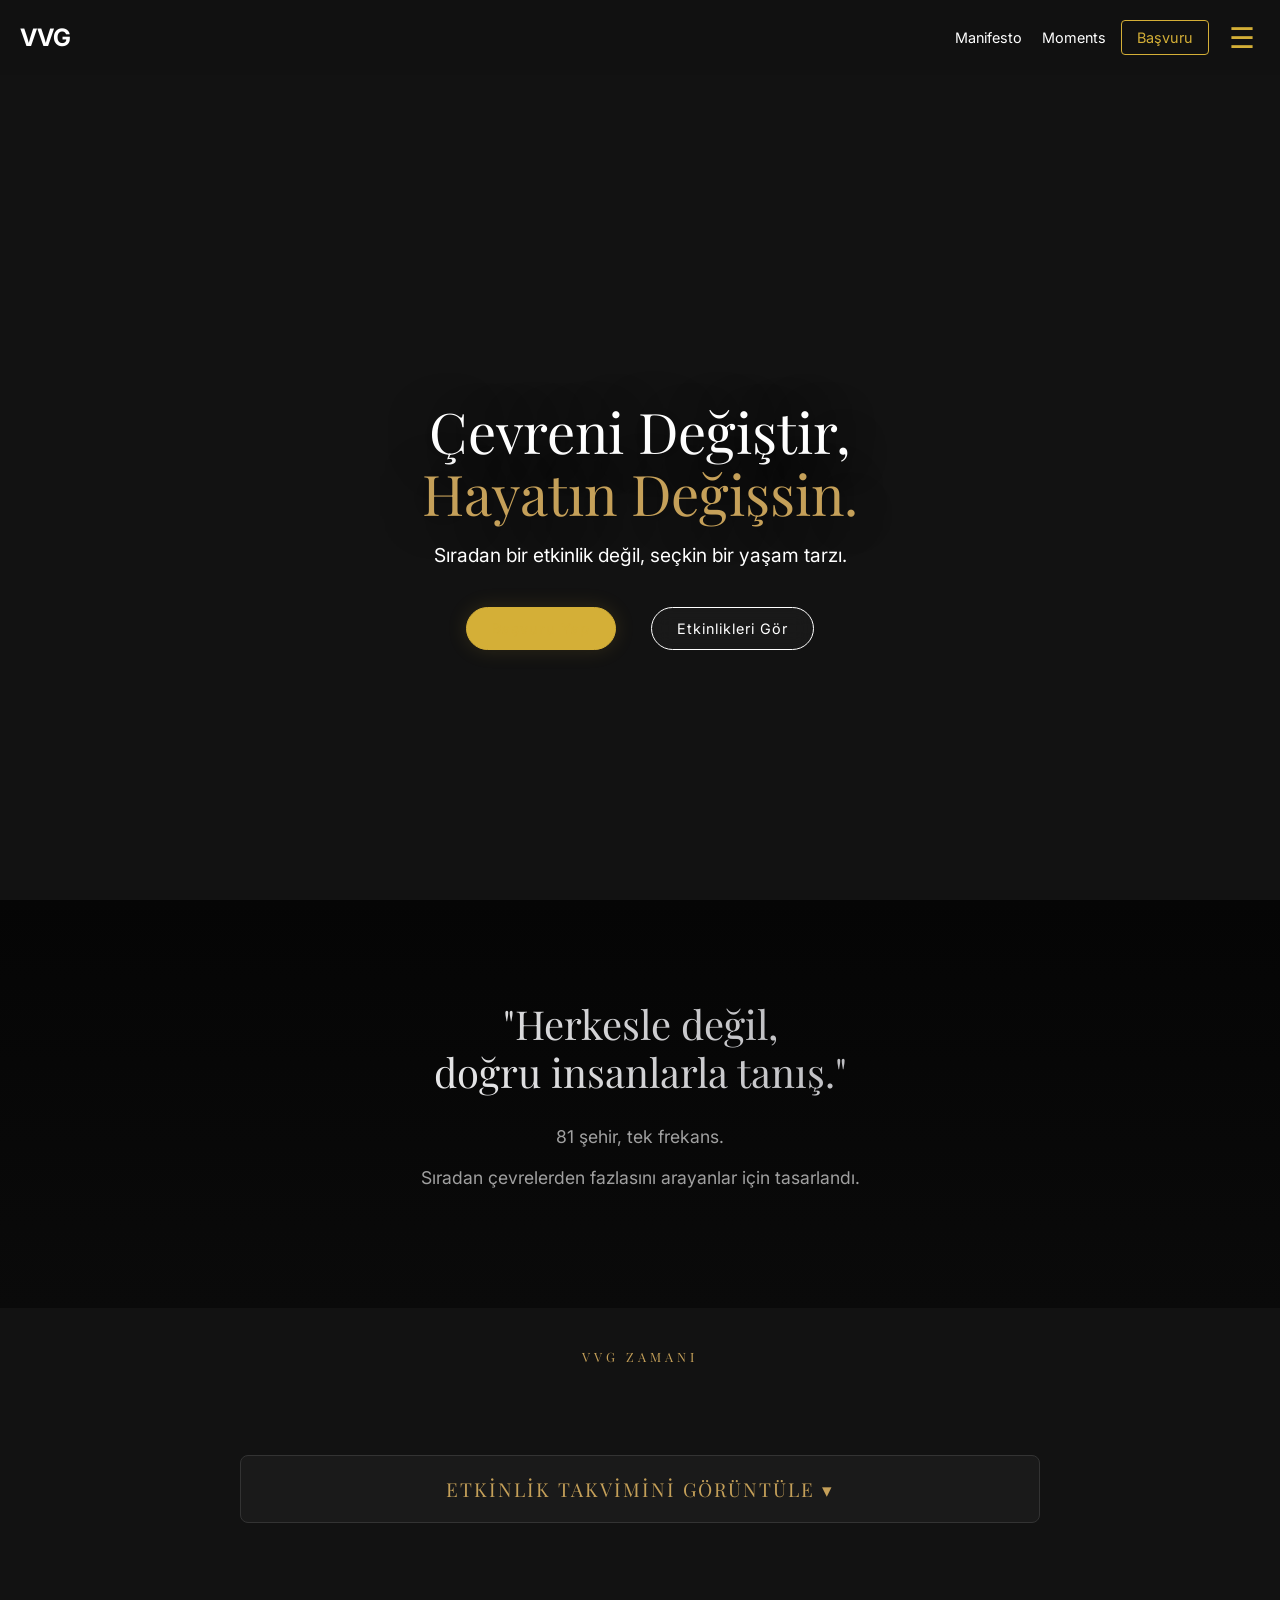
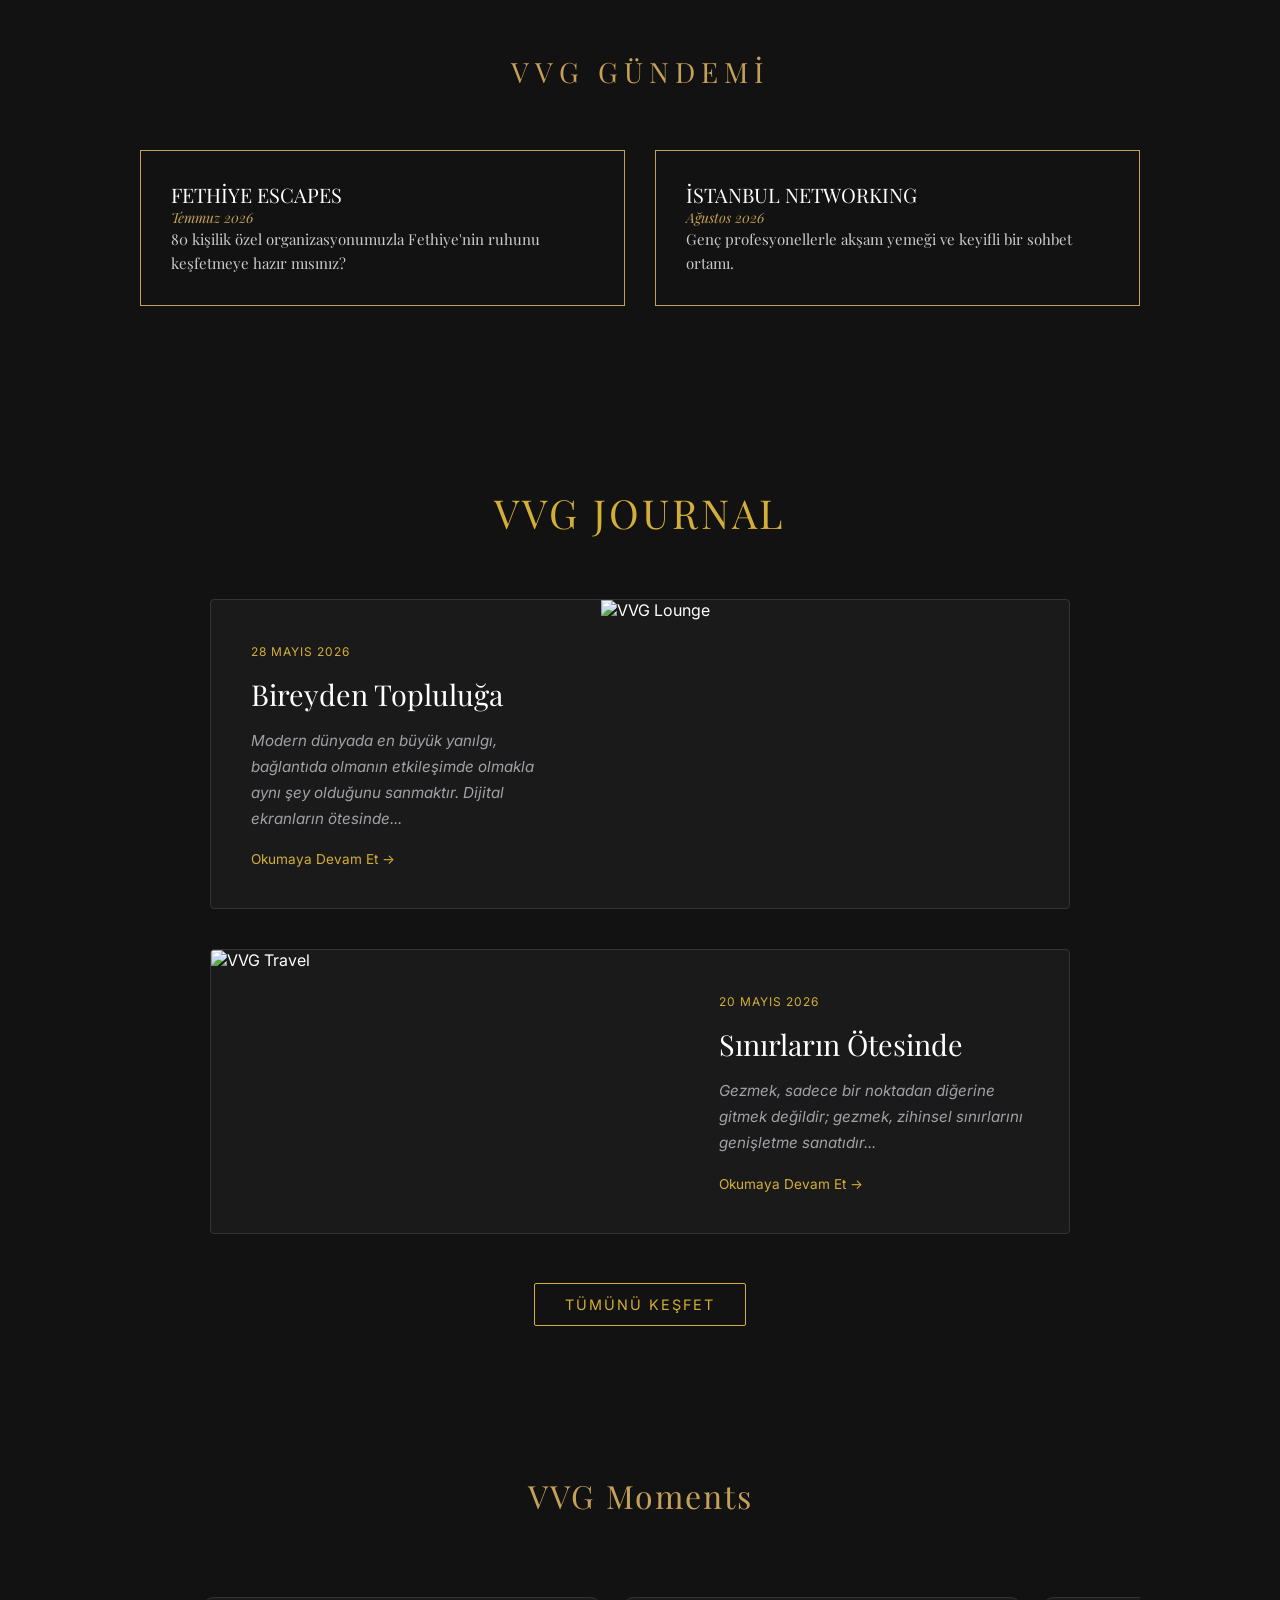
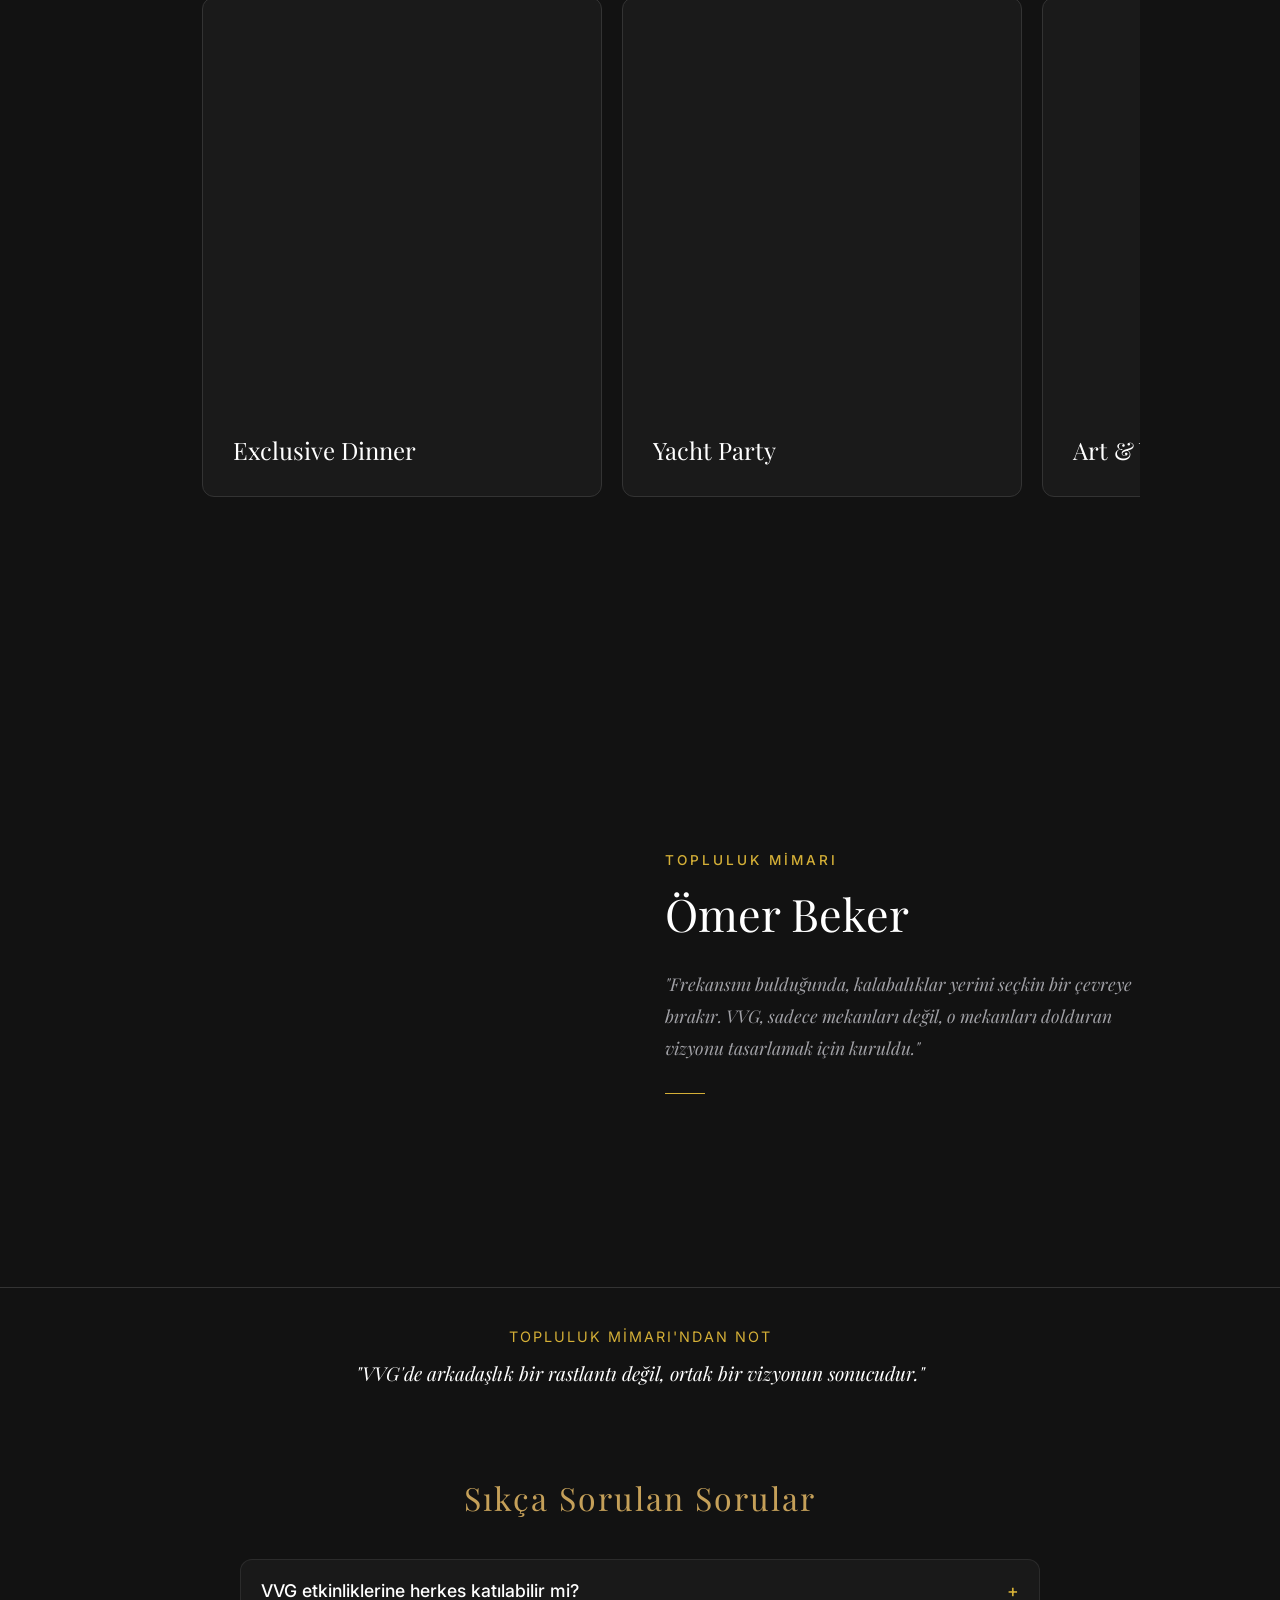
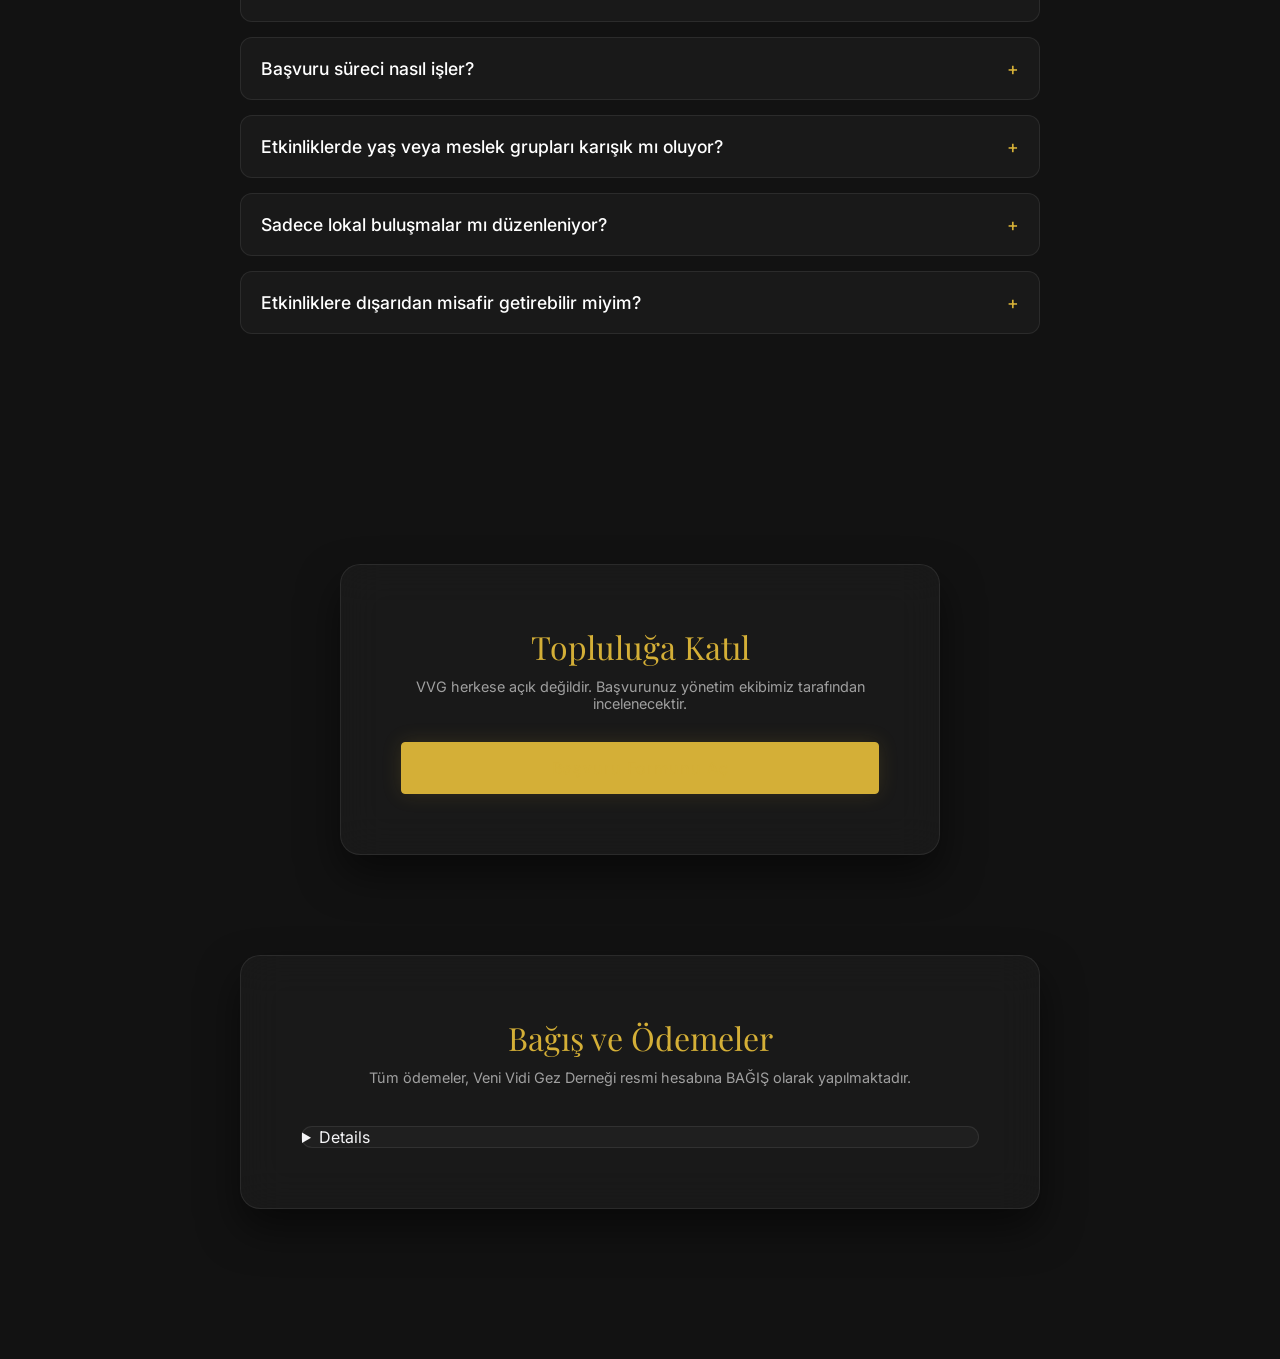
==== commit 2691824d: "Add files via upload" ====
--- a/index.html
+++ b/index.html
@@ -1,529 +1,266 @@
-<!DOCTYPE html>
-
-
-
-<script>
-    function updateVVGClock() {
-        const now = new Date();
-        const timeString = now.toLocaleTimeString('tr-TR', { hour: '2-digit', minute: '2-digit' });
-        document.getElementById('vvg-clock').innerHTML = timeString;
-    }
-    setInterval(updateVVGClock, 1000);
-    updateVVGClock();
-</script>
-
-<html lang="tr">
-<head>
-    <!-- Favicon Satırı -->
-    <link rel="icon" type="image/x-icon" href="favicon.ico">
-    
-    <!-- Diğer meta etiketlerin burada kalmaya devam edebilir -->
-
-<link rel="canonical" href="https://seninsiteninadresi.com" />
-    <meta charset="UTF-8">
-    <!-- Mobil Ekran Optimizasyonu -->
-    <meta name="viewport" content="width=device-width, initial-scale=1.0">
-    <title>VVG | Sosyal Etkinlik Topluluğu</title>
-    
-    <!-- Sosyal Medya Önizleme Vitrini (Open Graph) -->
-    <meta property="og:title" content="VVG | Sıradan Çevrelerden Fazlası">
-    <meta property="og:description" content="Çevreni Değiştir, Hayatın Değişsin. Veni Vidi Gez, seçkin bir sosyal etkinlik topluluğudur.">
-    <meta property="og:type" content="website">
-    <meta property="og:url" content="https://venividigez.com">
-    <meta property="og:image" content="assets/images/og-image.jpg">
-    
-    <link rel="preconnect" href="https://fonts.googleapis.com">
-    <link rel="preconnect" href="https://fonts.gstatic.com" crossorigin>
-    <link href="https://fonts.googleapis.com/css2?family=Inter:wght@300;400;500&family=Playfair+Display:ital,wght@0,400;0,600;1,400&display=swap" rel="stylesheet">
-    
-    <link rel="stylesheet" href="style.css">
-
-    <!-- SEO Meta Açıklaması -->
-    <meta name="description" content="VVG - Sosyal Etkinlik Topluluğu: Yalnızlığa son verin. Kamp, trekking, seyahat, tatil ve piknik etkinlikleriyle yeni arkadaşlıklar kurun. Kitap okuma kulüpleri ve nitelikli sosyalleşme platformu.">
-    
-    <!-- Anahtar Kelime Stratejisi (Kod İçinde) -->
-    <meta name="keywords" content="VVG, sosyal etkinlik, arkadaşlık, kamp, trekking, aktivite, seyahat, tatil, piknik, kitap okuma kulüpleri, sosyalleşme, yalnızlık, genç profesyoneller">
-
-    <!-- Schema Markup (Google'a Kim Olduğunu Anlat) -->
-    <script type="application/ld+json">
-    {
-      "@context": "https://schema.org",
-      "@type": "Organization",
-      "name": "Veni Vidi Gez (VVG)",
-      "description": "Üniversite mezunları ve genç profesyoneller için kamp, seyahat, kitap okuma kulüpleri ve sosyalleşme etkinlikleri düzenleyen bir topluluk.",
-      "url": "https://seninsiteninadresi.com",
-      "keywords": "arkadaşlık, kamp, trekking, aktivite, seyahat, tatil, piknik, kitap okuma, yalnızlık, sosyalleşme"
-    }
-    </script>
-.events-grid { display: grid; grid-template-columns: repeat(auto-fit, minmax(300px, 1fr)); gap: 30px; padding: 20px 0; }
-.event-card { background-color: #1a1a1a; border: 1px solid #333; border-radius: 8px; padding: 30px; transition: all 0.3s ease; position: relative; overflow: hidden; }
-.event-card:hover { border-color: #C5A059; transform: translateY(-5px); box-shadow: 0 10px 20px rgba(0,0,0,0.5); }
-.event-card::before { content: ''; position: absolute; top: 0; left: 0; width: 100%; height: 3px; background-color: #C5A059; transform: scaleX(0); transition: transform 0.3s ease; transform-origin: left; }
-.event-card:hover::before { transform: scaleX(1); }
-.event-date { color: #C5A059; font-size: 0.9rem; font-weight: 600; margin-bottom: 15px; text-transform: uppercase; letter-spacing: 1px; }
-.event-title { font-size: 1.5rem; margin-bottom: 15px; font-weight: 600; color: #ffffff; }
-.event-desc { color: #a0a0a0; font-size: 0.95rem; margin-bottom: 20px; }
-.btn { display: inline-block; background-color: transparent; color: #C5A059; text-decoration: none; padding: 10px 20px; border: 1px solid #C5A059; border-radius: 4px; font-size: 0.9rem; font-weight: 600; transition: all 0.3s ease; cursor: pointer; }
-.btn:hover { background-color: #C5A059; color: #121212; }
-.loading { text-align: center; color: #a0a0a0; font-style: italic; }
-</head>
-<body>
-
-   <style>
-        /* Ekran kartını (GPU) zorlayarak 60fps akıcı animasyon sağlar */
-        .preloader {
-            will-change: opacity, visibility;
-        }
-        .preloader h1 {
-            will-change: transform, opacity;
-        }
-
-        @keyframes preloaderFadeOut {
-            0% { opacity: 1; visibility: visible; }
-            100% { opacity: 0; visibility: hidden; }
-        }
-        
-        /* translate3d komutu 3 boyutlu işlemciyi devreye sokarak takılmaları sıfırlar */
-        @keyframes textPullBack {
-            0% { opacity: 1; transform: scale(1) translate3d(0, 0, 0); }
-            100% { opacity: 0; transform: scale(0.85) translate3d(0, -30px, 0); }
-        }
-    </style>
-
-    <!-- Navbar -->
-   <nav class="glass-nav" style="display: flex; justify-content: space-between; align-items: center; padding: 20px 20px; position: fixed; top: 0; left: 0; width: 100%; z-index: 9999; background: rgba(18, 18, 18, 0.7); backdrop-filter: blur(10px);">
-    
-    <!-- Logo -->
-    <div style="color: #fff; font-size: 1.5rem; font-weight: bold; cursor: pointer;">VVG</div>
-    
-    <!-- Butonlar (Sağ taraf) -->
-    <div style="display: flex; align-items: center; gap: 15px;">
-        
-        <!-- Masaüstü Linkler (Mobilde gizli) -->
-        <div id="desktop-links" style="display: flex; gap: 20px;">
-            <a href="#manifesto" style="color: #fff; text-decoration: none; font-size: 0.9rem;">Manifesto</a>
-            <a href="#moments" style="color: #fff; text-decoration: none; font-size: 0.9rem;">Moments</a>
-        </div>
-<div class="container" style="max-width: 1000px; margin: 0 auto; padding: 40px 20px;">
-    <h2 style="text-align: center; color: #C5A059; margin-bottom: 40px;">Sıradaki Etkinlikler</h2>
-    <div class="events-grid" id="events-container">
-        <p class="loading">Etkinlik takvimi güncelleniyor...</p>
-    </div>
-</div>
-        <!-- Başvuru -->
-        <a href="#apply" style="text-decoration: none; padding: 8px 15px; border: 1px solid #D4AF37; color: #D4AF37; border-radius: 4px; font-size: 0.9rem;">Başvuru</a>
-
-        <!-- Mobil Buton (Hamburger) -->
-        <div onclick="toggleMenu()" style="cursor: pointer; font-size: 1.8rem; color: #D4AF37; padding: 0 5px;">☰</div>
-    </div>
-
-    <!-- Mobil ekran için JS ile gizleme -->
-    <script>
-        if (window.innerWidth < 768) {
-            document.getElementById('desktop-links').style.display = 'none';
-        }
-    </script>
-</nav>
-            <!-- Başvuru -->
-            <a href="#apply" class="btn-gold-outline" style="text-decoration: none; padding: 8px 15px; border: 1px solid #D4AF37; color: #D4AF37; border-radius: 4px;">Başvuru</a>
-        </div>
-    </nav>
-
-    <!-- Mobil Menü İçeriği (Gizli ve sabit) -->
-    <!-- Mobil Menü -->
-    <div id="mobileMenu" style="display: none; position: fixed; top: 0; left: 0; width: 100%; height: 100vh; background-color: #121212; z-index: 99999; flex-direction: column; align-items: center; justify-content: center; gap: 40px; border: 1px solid #D4AF37;">
-        <!-- Kapatma Butonu -->
-        <div onclick="toggleMenu()" style="position: absolute; top: 30px; right: 30px; font-size: 2.5rem; color: #D4AF37; cursor: pointer;">✕</div>
-        
-        <!-- Menü Linkleri -->
-        <a href="#manifesto" onclick="toggleMenu()" style="color: #fff; font-size: 1.8rem; text-decoration: none; font-family: 'Playfair Display';">Manifesto</a>
-        <a href="#moments" onclick="toggleMenu()" style="color: #fff; font-size: 1.8rem; text-decoration: none; font-family: 'Playfair Display';">Moments</a>
-        <a href="#payment" onclick="toggleMenu()" style="color: #D4AF37; font-size: 1.8rem; text-decoration: none; font-family: 'Playfair Display';">Ödeme</a>
-        <a href="#journal" onclick="toggleMenu()" style="color: #fff; font-size: 1.8rem; text-decoration: none; font-family: 'Playfair Display';">Journal</a>
-        
-        <!-- Sosyal Medya İkonları/Linkleri -->
-        <div style="display: flex; gap: 20px; margin-top: 20px;">
-            <a href="https://www.instagram.com/veni_vidi_gez" style="color: #a1a1a6; font-size: 1rem;">INSTAGRAM</a>
-            <a href="https://youtube.com/@veni_vidi_gez" style="color: #a1a1a6; font-size: 1rem;">YOUTUBE</a>
-            <a href="https://www.linkedin.com/company/venividigez/" style="color: #a1a1a6; font-size: 1rem;">LINKEDIN</a>
-        </div>
-    </div>
-
-    <!-- 1. Cinematic Hero Section -->
-    <header class="hero">
-        <div class="video-container">
-            <video src="assets/videos/acilis.mp4" autoplay muted loop playsinline></video>
-            <div class="video-overlay"></div>
-        </div>
-        
-        <div class="hero-content">
-            <h1 class="reveal-text">Çevreni Değiştir,<br><span class="text-gold">Hayatın Değişsin.</span></h1>
-            <p class="hero-sub reveal-text">Sıradan bir etkinlik değil, seçkin bir yaşam tarzı.</p>
-            <div class="hero-buttons reveal-text">
-                <a href="#apply" class="btn-gold">Başvuru Yap</a>
-                <a href="#moments" class="btn-glass">Etkinlikleri Gör</a>
-            </div>
-        </div>
-    </header>
-
-    <!-- 2. VVG İnsanı (Manifesto) -->
-    <section id="manifesto" class="manifesto">
-        <div class="manifesto-container">
-            <h2 class="gsap-reveal">"Herkesle değil,<br>doğru insanlarla tanış."</h2>
-            <p class="gsap-reveal">81 şehir, tek frekans.</p>
-            <p class="gsap-reveal sub-text">Sıradan çevrelerden fazlasını arayanlar için tasarlandı.</p>
-        </div>
-    </section>
-
-<!-- VVG ZAMAN DAMGASI -->
-<div style="text-align: center; margin: 40px 0; font-family: 'Playfair Display', serif;">
-    <p style="color: #C5A059; font-size: 0.8rem; letter-spacing: 4px; text-transform: uppercase; margin-bottom: 5px;">
-        VVG Zamanı
-    </p>
-    <div id="vvg-clock" style="color: #fff; font-size: 1.5rem; letter-spacing: 2px;">
-        <!-- Saat buraya gelecek -->
-    </div>
-</div>
-
-
-<<!-- VVG GÜNDEMİ BÖLÜMÜ -->
-<section style="background-color: #121212; padding: 80px 20px; font-family: 'Playfair Display', serif;">
-  <h2 style="color: #C5A059; text-align: center; text-transform: uppercase; letter-spacing: 6px; margin-bottom: 60px; font-size: 28px;">VVG GÜNDEMİ</h2>
-
-  <!-- Etkinlikler Izgarası (Grid) -->
-  <div style="display: grid; grid-template-columns: repeat(auto-fit, minmax(300px, 1fr)); gap: 30px; max-width: 1000px; margin: 0 auto;">
-    
-    <!-- Etkinlik 1 -->
-    <div style="border: 1px solid #C5A059; padding: 30px; transition: 0.3s;">
-      <h3 style="color: #ffffff; margin-top: 0; font-size: 20px;">FETHİYE ESCAPES</h3>
-      <p style="color: #C5A059; font-style: italic; font-size: 14px;">Temmuz 2026</p>
-      <p style="color: #cccccc; line-height: 1.6; font-size: 15px;">80 kişilik özel organizasyonumuzla Fethiye'nin ruhunu keşfetmeye hazır mısınız?</p>
-    </div>
-
-    <!-- Etkinlik 2 (Yeni etkinlik eklemek için bunu kopyala-yapıştır) -->
-    <div style="border: 1px solid #C5A059; padding: 30px; transition: 0.3s;">
-      <h3 style="color: #ffffff; margin-top: 0; font-size: 20px;">İSTANBUL NETWORKING</h3>
-      <p style="color: #C5A059; font-style: italic; font-size: 14px;">Ağustos 2026</p>
-      <p style="color: #cccccc; line-height: 1.6; font-size: 15px;">Genç profesyonellerle akşam yemeği ve keyifli bir sohbet ortamı.</p>
-    </div>
-
-  </div>
-</section>
-<!-- VVG Journal Vitrini -->
-<section id="journal-preview" style="padding: 100px 20px; background-color: #121212; color: #fff; max-width: 900px; margin: 0 auto;">
-    <h2 style="color: #D4AF37; font-family: 'Playfair Display', serif; text-align: center; margin-bottom: 60px; letter-spacing: 3px; font-size: 2.5rem;">VVG JOURNAL</h2>
-    
-    <div style="display: grid; grid-template-columns: 1fr; gap: 40px;">
-        
-        <!-- Kart 1: Yazı Sol, Resim Sağ -->
-        <div style="display: grid; grid-template-columns: 1fr 1.2fr; border: 1px solid #333; border-radius: 4px; overflow: hidden; background-color: #1a1a1a;">
-            <div style="padding: 40px;">
-                <span style="color: #D4AF37; font-size: 0.75rem; letter-spacing: 1px;">28 MAYIS 2026</span>
-                <h3 style="font-family: 'Playfair Display'; margin: 15px 0; color: #fff; font-size: 1.8rem;">Bireyden Topluluğa</h3>
-                <p style="color: #a1a1a6; font-size: 0.95rem; line-height: 1.7; font-style: italic;">Modern dünyada en büyük yanılgı, bağlantıda olmanın etkileşimde olmakla aynı şey olduğunu sanmaktır. Dijital ekranların ötesinde...</p>
-                <a href="journal.html" style="color: #D4AF37; text-decoration: none; font-size: 0.85rem; margin-top: 20px; display: inline-block;">Okumaya Devam Et &rarr;</a>
-            </div>
-            <!-- Atmosferik Görsel (Bkz. image_0.png örneği) -->
-            <img src="vvg_lounge_atmosfer.jpg.png" alt="VVG Lounge" style="width: 100%; height: 100%; object-fit: cover;">
-        </div>
-
-        <!-- Kart 2: Resim Sol, Yazı Sağ -->
-        <div style="display: grid; grid-template-columns: 1.2fr 1fr; border: 1px solid #333; border-radius: 4px; overflow: hidden; background-color: #1a1a1a;">
-             <!-- Farklı bir atmosferik görsel -->
-            <img src="vvg_travel_atmosfer.jpg" alt="VVG Travel" style="width: 100%; height: 100%; object-fit: cover;">
-            <div style="padding: 40px;">
-                <span style="color: #D4AF37; font-size: 0.75rem; letter-spacing: 1px;">20 MAYIS 2026</span>
-                <h3 style="font-family: 'Playfair Display'; margin: 15px 0; color: #fff; font-size: 1.8rem;">Sınırların Ötesinde</h3>
-                <p style="color: #a1a1a6; font-size: 0.95rem; line-height: 1.7; font-style: italic;">Gezmek, sadece bir noktadan diğerine gitmek değildir; gezmek, zihinsel sınırlarını genişletme sanatıdır...</p>
-                <a href="journal.html" style="color: #D4AF37; text-decoration: none; font-size: 0.85rem; margin-top: 20px; display: inline-block;">Okumaya Devam Et &rarr;</a>
-            </div>
-        </div>
-    </div>
-
-    <div style="text-align: center; margin-top: 60px;">
-        <a href="journal.html" style="color: #D4AF37; text-decoration: none; border: 1px solid #D4AF37; padding: 12px 30px; border-radius: 2px; font-size: 0.9rem; letter-spacing: 2px;">TÜMÜNÜ KEŞFET</a>
-    </div>
-</section>
-    <!-- 3. VVG Moments -->
-    <section id="moments" class="moments">
-        <h3 class="section-title text-center gsap-reveal">VVG Moments</h3>
-        <div class="gallery-wrapper">
-            <div class="gallery-container">
-                <div class="gallery-card"><div class="card-glow"></div><span>Exclusive Dinner</span></div>
-                <div class="gallery-card"><div class="card-glow"></div><span>Yacht Party</span></div>
-                <div class="gallery-card"><div class="card-glow"></div><span>Art & Wine</span></div>
-                <div class="gallery-card"><div class="card-glow"></div><span>Networking</span></div>
-            </div>
-        </div>
-    </section>
-
-   
-<!-- Topluluk Mimarı (The Architect) -->
-    <section id="architect" class="apply-section" style="padding-top: 80px; padding-bottom: 40px;">
-        <div style="max-width: 1000px; margin: 0 auto; width: 100%; display: flex; flex-wrap: wrap; align-items: center; gap: 50px;">
-            <div class="gsap-reveal" style="flex: 1; min-width: 300px; height: 550px; background: url('assets/images/omer.jpg') center/cover; filter: grayscale(100%) contrast(110%); border-radius: 4px;"></div>
-            <div class="gsap-reveal" style="flex: 1; min-width: 300px; text-align: left;">
-                <span style="color: #D4AF37; font-size: 0.85rem; font-weight: 500; letter-spacing: 3px; text-transform: uppercase;">Topluluk Mimarı</span>
-                <h3 style="color: #fff; font-family: 'Playfair Display', serif; font-size: 2.8rem; margin: 15px 0 25px 0; font-weight: 400;">Ömer Beker</h3>
-                <p style="color: #a1a1a6; font-size: 1.1rem; line-height: 1.8; font-style: italic; margin-bottom: 25px; font-family: 'Playfair Display', serif;">
-                    "Frekansını bulduğunda, kalabalıklar yerini seçkin bir çevreye bırakır. VVG, sadece mekanları değil, o mekanları dolduran vizyonu tasarlamak için kuruldu."
-                </p>
-                <div style="width: 40px; height: 1px; background-color: #D4AF37; margin-top: 30px;"></div>
-            </div>
-        </div>
-    </section>
-
 <!DOCTYPE html>
 <html lang="tr">
 <head>
-    <meta charset="UTF-8">
-    <title>VVG | Journal</title>
-    <link rel="stylesheet" href="style.css">
+    <meta charset="UTF-8">
+    <meta name="viewport" content="width=device-width, initial-scale=1.0">
+    <title>VVG | Sosyal Etkinlik Topluluğu</title>
+    
+    <link rel="icon" type="image/x-icon" href="favicon.ico">
+    <link rel="canonical" href="https://venividigez.com" />
+    
+    <meta property="og:title" content="VVG | Sıradan Çevrelerden Fazlası">
+    <meta property="og:description" content="Çevreni Değiştir, Hayatın Değişsin. Veni Vidi Gez, seçkin bir sosyal etkinlik topluluğudur.">
+    <meta property="og:type" content="website">
+    <meta property="og:url" content="https://venividigez.com">
+    <meta property="og:image" content="assets/images/og-image.jpg">
+    
+    <meta name="description" content="VVG - Sosyal Etkinlik Topluluğu: Yalnızlığa son verin. Kamp, trekking, seyahat, tatil ve piknik etkinlikleriyle yeni arkadaşlıklar kurun. Kitap okuma kulüpleri ve nitelikli sosyalleşme platformu.">
+    <meta name="keywords" content="VVG, sosyal etkinlik, arkadaşlık, kamp, trekking, aktivite, seyahat, tatil, piknik, kitap okuma kulüpleri, sosyalleşme, yalnızlık, genç profesyoneller">
+
+    <link rel="preconnect" href="https://fonts.googleapis.com">
+    <link rel="preconnect" href="https://fonts.gstatic.com" crossorigin>
+    <link href="https://fonts.googleapis.com/css2?family=Inter:wght@300;400;500&family=Playfair+Display:ital,wght@0,400;0,600;1,400&display=swap" rel="stylesheet">
+    <link rel="stylesheet" href="style.css">
+
+    <script type="application/ld+json">
+    {
+      "@context": "https://schema.org",
+      "@type": "Organization",
+      "name": "Veni Vidi Gez (VVG)",
+      "description": "Üniversite mezunları ve genç profesyoneller için kamp, seyahat, kitap okuma kulüpleri ve sosyalleşme etkinlikleri düzenleyen bir topluluk.",
+      "url": "https://venividigez.com",
+      "keywords": "arkadaşlık, kamp, trekking, aktivite, seyahat, tatil, piknik, kitap okuma, yalnızlık, sosyalleşme"
+    }
+    </script>
 </head>
-
-<!-- Mevcut Manifesto Alanına Dokunma -->
-<!-- Yeni metni "Topluluk Mimarı'nın Notu" olarak alt bölüme ekle -->
-
-<section style="padding: 40px 20px; background-color: #121212; border-top: 1px solid #333; text-align: center;">
-    <p style="color: #D4AF37; font-size: 0.9rem; letter-spacing: 2px; text-transform: uppercase;">Topluluk Mimarı'ndan Not</p>
-    <p style="color: #fff; font-family: 'Playfair Display'; font-style: italic; margin-top: 15px; font-size: 1.2rem;">
-        "VVG'de arkadaşlık bir rastlantı değil, ortak bir vizyonun sonucudur."
-    </p>
-</section>
-
-   </a>
-</div>
-    <!-- SSS -->
-    <section id="faq" class="apply-section" style="padding-top: 50px;">
-        <div style="max-width: 800px; margin: 0 auto; width: 100%;">
-            <h3 class="section-title text-center gsap-reveal" style="margin-bottom: 40px;">Sıkça Sorulan Sorular</h3>
-            
-            <div class="faq-wrapper gsap-reveal" style="display: flex; flex-direction: column; gap: 15px;">
-                <details style="background: rgba(255, 255, 255, 0.03); border: 1px solid rgba(255, 255, 255, 0.08); border-radius: 12px; cursor: pointer; transition: all 0.3s ease;">
-                    <summary style="padding: 20px; color: #fff; font-size: 1.1rem; font-weight: 500; outline: none; list-style: none; display: flex; justify-content: space-between; align-items: center;">
-                        VVG etkinliklerine herkes katılabilir mi?
-                        <span style="color: #D4AF37;">+</span>
-                    </summary>
-                    <div style="padding: 0 20px 20px 20px; color: #a1a1a6; font-size: 0.95rem; line-height: 1.6; border-top: 1px solid rgba(255, 255, 255, 0.05); margin-top: 10px; padding-top: 15px;">
-                        Hayır. VVG, kapalı bir sosyal etkinlik topluluğudur. Ağımızın kalitesini korumak adına tüm başvurular LinkedIn profili veya içeriden referans yoluyla yönetim ekibimiz tarafından değerlendirilmektedir.
-                    </div>
-                </details>
-
-                <details style="background: rgba(255, 255, 255, 0.03); border: 1px solid rgba(255, 255, 255, 0.08); border-radius: 12px; cursor: pointer; transition: all 0.3s ease;">
-                    <summary style="padding: 20px; color: #fff; font-size: 1.1rem; font-weight: 500; outline: none; list-style: none; display: flex; justify-content: space-between; align-items: center;">
-                        Başvuru süreci nasıl işler?
-                        <span style="color: #D4AF37;">+</span>
-                    </summary>
-                    <div style="padding: 0 20px 20px 20px; color: #a1a1a6; font-size: 0.95rem; line-height: 1.6; border-top: 1px solid rgba(255, 255, 255, 0.05); margin-top: 10px; padding-top: 15px;">
-                        Sitemiz üzerinden doldurduğunuz form ekibimize ulaşır. Vizyonumuzla ve hedef kitlemizle uyumlu bulunan adaylarla iletişime geçilir ve yaklaşan ilk tanışma konseptli etkinliklerimize davet edilirler.
-                    </div>
-                </details>
-
-                <details style="background: rgba(255, 255, 255, 0.03); border: 1px solid rgba(255, 255, 255, 0.08); border-radius: 12px; cursor: pointer; transition: all 0.3s ease;">
-                    <summary style="padding: 20px; color: #fff; font-size: 1.1rem; font-weight: 500; outline: none; list-style: none; display: flex; justify-content: space-between; align-items: center;">
-                        Etkinliklerde yaş veya meslek grupları karışık mı oluyor?
-                        <span style="color: #D4AF37;">+</span>
-                    </summary>
-                    <div style="padding: 0 20px 20px 20px; color: #a1a1a6; font-size: 0.95rem; line-height: 1.6; border-top: 1px solid rgba(255, 255, 255, 0.05); margin-top: 10px; padding-top: 15px;">
-                        Hayır. Topluluğumuz profesyonel statüye göre segmente edilmiştir. Üniversite mezunları/genç profesyoneller ile öğrenciler, kendi dinamiklerine uygun olarak ayrı gruplandırılır ve etkinlikler bu homojen yapıya göre planlanır.
-                    </div>
-                </details>
-
-                <details style="background: rgba(255, 255, 255, 0.03); border: 1px solid rgba(255, 255, 255, 0.08); border-radius: 12px; cursor: pointer; transition: all 0.3s ease;">
-                    <summary style="padding: 20px; color: #fff; font-size: 1.1rem; font-weight: 500; outline: none; list-style: none; display: flex; justify-content: space-between; align-items: center;">
-                        Sadece lokal buluşmalar mı düzenleniyor?
-                        <span style="color: #D4AF37;">+</span>
-                    </summary>
-                    <div style="padding: 0 20px 20px 20px; color: #a1a1a6; font-size: 0.95rem; line-height: 1.6; border-top: 1px solid rgba(255, 255, 255, 0.05); margin-top: 10px; padding-top: 15px;">
-                        Vizyonumuz çok daha geniş. Lokal networking buluşmalarının yanı sıra, VVG Escapes konseptimizle Temmuz ayındaki 80 kişilik Fethiye tatili gibi geniş çaplı, ulusal düzeyde seyahat ve deneyim organizasyonları da gerçekleştiriyoruz.
-                    </div>
-                </details>
-
-                <details style="background: rgba(255, 255, 255, 0.03); border: 1px solid rgba(255, 255, 255, 0.08); border-radius: 12px; cursor: pointer; transition: all 0.3s ease;">
-                    <summary style="padding: 20px; color: #fff; font-size: 1.1rem; font-weight: 500; outline: none; list-style: none; display: flex; justify-content: space-between; align-items: center;">
-                        Etkinliklere dışarıdan misafir getirebilir miyim?
-                        <span style="color: #D4AF37;">+</span>
-                    </summary>
-                    <div style="padding: 0 20px 20px 20px; color: #a1a1a6; font-size: 0.95rem; line-height: 1.6; border-top: 1px solid rgba(255, 255, 255, 0.05); margin-top: 10px; padding-top: 15px;">
-                        Topluluk içi dinamiği ve güveni korumak en büyük önceliğimizdir. Bu nedenle, önceden yönetim onayı alınmamış veya başvuru sürecinden geçmemiş misafirlerin etkinliklerimize katılımı maalesef mümkün değildir.
-                    </div>
-                </details>
-            </div>
-        </div>
-    </section>
-
-
-
-    <!-- 5. Başvuru Bölümü -->
-    <section id="apply" class="apply-section">
-        <div class="glass-form-container gsap-reveal">
-            <h2 class="text-gold">Topluluğa Katıl</h2>
-            <p>VVG herkese açık değildir. Başvurunuz yönetim ekibimiz tarafından incelenecektir.</p>
-            
-            <div class="premium-form" style="margin-top: 30px;">
-                <a href="https://forms.gle/AvxsHnuWCu1ib8Dw6" target="_blank" class="btn-gold w-100" style="display: block; text-align: center; text-decoration: none; padding: 15px;">
-                    Başvuru Formunu Aç
-                </a>
-            </div>
-        </div>
-    </section>
-
-    <!-- 6. Bağış ve Ödemeler -->
-    <section id="payment" class="apply-section" style="padding-top: 50px;">
-        <div class="glass-form-container gsap-reveal">
-            <h2 class="text-gold">Bağış ve Ödemeler</h2>
-            <p>Tüm ödemeler, Veni Vidi Gez Derneği resmi hesabına BAĞIŞ olarak yapılmaktadır.</p>
-            
-            <details style="margin-top: 30px; background: rgba(255, 255, 255, 0.03); border: 1px solid rgba(255, 255, 255, 0.08); border-radius: 12px; text-align: left; cursor: pointer; transition: all 0.3s ease;">
-                <summary style="padding: 20px; color: #D4AF37; font-size: 1.1rem; font-weight: 500; outline: none; list-style: none;">
-                    Hesap Bilgilerini Göster / Gizle 
-                </summary>
-                
-                <div style="padding: 0 30px 30px 30px; border-top: 1px solid rgba(255, 255, 255, 0.05); margin-top: 10px; padding-top: 20px;">
-                    <p style="color: #a1a1a6; font-size: 0.85rem; margin-bottom: 5px; text-transform: uppercase; letter-spacing: 1px;">Hesap Sahibi</p>
-                    <p style="color: #fff; font-size: 1.1rem; font-weight: 500; margin-bottom: 20px;">Veni Vidi Gez Derneği</p>
-                    
-                    <p style="color: #a1a1a6; font-size: 0.85rem; margin-bottom: 5px; text-transform: uppercase; letter-spacing: 1px;">IBAN</p>
-                    <div style="border-bottom: 1px solid rgba(212, 175, 55, 0.3); padding-bottom: 10px;">
-                        <span style="color: #D4AF37; font-family: 'Inter', monospace; font-size: 1.1rem; letter-spacing: 1px;">TR91 0001 0023 5197 9988 3650 01</span>
-                    </div>
-                    
-                    <div style="margin-top: 20px; background: rgba(212, 175, 55, 0.05); border-left: 3px solid #D4AF37; padding: 15px; border-radius: 4px;">
-                        <p style="color: #fff; font-size: 0.95rem; font-weight: 500; margin-bottom: 8px;">🏷️ Açıklama: Ad Soyad + BAĞIŞ</p>
-                        <p style="color: #a1a1a6; font-size: 0.85rem; line-height: 1.5;">🧾 Bağış makbuzu kesilebilmesi için bu açıklama zorunludur. Farklı açıklamalar içeren dekontlar kesinlikle kabul edilmeyecektir.</p>
-                    </div>
-                </div>
-            </details>
-        </div>
-    </section>
-
-<!-- WhatsApp İletişim Butonu -->
-<div style="text-align: center; margin: 50px 0;">
-    <a href="https://wa.me/905072764100?text=Merhaba, VVG topluluğuna katılmak ve detaylı bilgi almak istiyorum." 
-       style="display: inline-block; padding: 15px 30px; background-color: #121212; border: 1px solid #C5A059; color: #C5A059; text-decoration: none; font-weight: bold; letter-spacing: 2px; transition: 0.3s;"
-       onmouseover="this.style.backgroundColor='#C5A059'; this.style.color='#121212';" 
-       onmouseout="this.style.backgroundColor='#121212'; this.style.color='#C5A059';">
-       BİZE ULAŞIN
-    </a>
-</div>
-
-    <!-- Footer -->
-   <!-- Footer (Premium Versiyon - Noktasız Logo) -->
-    <footer style="background-color: #0a0a0a; padding: 60px 20px 30px; text-align: center; border-top: 1px solid rgba(255, 255, 255, 0.05); margin-top: 50px;">
-        <div style="max-width: 800px; margin: 0 auto; display: flex; flex-direction: column; align-items: center; gap: 25px;">
-            
-            <!-- Logo (Noktasız) -->
-            <h2 style="color: #D4AF37; font-family: 'Playfair Display', serif; font-size: 2rem; letter-spacing: 4px; margin: 0;">VVG</h2>
-            
-            <!-- Sosyal Medya & İletişim -->
-            <div style="display: flex; gap: 20px; justify-content: center; align-items: center; flex-wrap: wrap;">
-                <a href="https://www.instagram.com/veni_vidi_gez" target="_blank" style="color: #a1a1a6; text-decoration: none; font-size: 0.95rem; letter-spacing: 1px; transition: color 0.3s ease;" onmouseover="this.style.color='#fff'" onmouseout="this.style.color='#a1a1a6'">Instagram</a>
-                <span style="color: rgba(255, 255, 255, 0.2);">|</span>
-                <a href="https://youtube.com/@veni_vidi_gez" target="_blank" style="color: #a1a1a6; text-decoration: none; font-size: 0.95rem; letter-spacing: 1px; transition: color 0.3s ease;" onmouseover="this.style.color='#fff'" onmouseout="this.style.color='#a1a1a6'">YouTube</a>
-                <span style="color: rgba(255, 255, 255, 0.2);">|</span>
-                <a href="https://www.linkedin.com/company/venividigez/" target="_blank" style="color: #a1a1a6; text-decoration: none; font-size: 0.95rem; letter-spacing: 1px; transition: color 0.3s ease;" onmouseover="this.style.color='#fff'" onmouseout="this.style.color='#a1a1a6'">LinkedIn</a>
-                <span style="color: rgba(255, 255, 255, 0.2);">|</span>
-                <a href="mailto:venividigez@gmail.com" style="color: #D4AF37; text-decoration: none; font-size: 0.95rem; letter-spacing: 1px; transition: opacity 0.3s ease;" onmouseover="this.style.opacity='0.7'" onmouseout="this.style.opacity='1'">venividigez@gmail.com</a>
-            </div>
-
-            <!-- Copyright & KVKK -->
-            <p style="color: rgba(255, 255, 255, 0.3); font-size: 0.8rem; margin-top: 20px; letter-spacing: 1px;">
-                &copy; 2026 Veni Vidi Gez Tüm Hakları Saklıdır.<br>
-                <a href="#" style="color: rgba(255, 255, 255, 0.3); text-decoration: underline;">KVKK & Gizlilik Politikası</a>
-            </p>
-    </footer>
-
-<script>
-    async function loadEvents() {
-        const container = document.getElementById('events-container');
-        try {
-            const response = await fetch("https://notion-api.splitbee.io/v1/table/36c48bd5f3fe800d886dd34a20c35203");
-            const events = await response.json();
-            container.innerHTML = ''; 
-            events.forEach(event => {
-                if (event.Name) {
-                    container.innerHTML += `
-                        <div class="event-card">
-                            <div class="event-date">${event.Date || 'Tarih Belirtilmemiş'}</div>
-                            <h3>${event.Name}</h3>
-                            <p>📍 Konum: ${event["Column 3"] || '-'}</p>
-                            <p>👥 Kontenjan: ${event.Description || '-'}</p>
-                            <p>🔥 Kalan: ${event["Column 4"] || '-'}</p>
-                        </div>
-                    `;
-                }
-            });
-        } catch (err) {
-            console.log("Notion bağlantısı hata verdi, manuel kontrole geçildi.");
-        }
-    }
-    loadEvents();
-
-<script>
-    async function loadEvents() {
-        const container = document.getElementById('events-container');
-        try {
-            // Notion'dan veriyi çeken köprümüz
-            const response = await fetch("https://notion-api.splitbee.io/v1/table/36c48bd5f3fe800d886dd34a20c35203");
-            const events = await response.json();
-            
-            container.innerHTML = ''; // Önce yükleniyor yazısını temizle
-
-            events.forEach(event => {
-                // Burada Notion'daki sütun isimlerini kontrol ediyoruz
-                // Notion'da sütunların adının Name, Date, Description, Column 3 ve Column 4 olduğundan emin ol
-                if (event.Name) {
-                    container.innerHTML += `
-                        <div class="event-card">
-                            <div class="event-date">${event.Date || 'Tarih Belirtilmemiş'}</div>
-                            <h3 class="event-title">${event.Name}</h3>
-                            <p class="event-desc">
-                                📍 Konum: ${event["Column 3"] || '-'}<br>
-                                👥 Kontenjan: ${event.Description || '-'}<br>
-                                🔥 Kalan: ${event["Column 4"] || '-'}
-                            </p>
-                            <a href="#" class="btn">Detayları İncele</a>
-                        </div>
-                    `;
-                }
-            });
-        } catch (err) {
-            console.error("Veri akışı hatası:", err);
-            container.innerHTML = '<p class="loading">Etkinlikler şu an güncelleniyor...</p>';
-        }
-    }
-    
-    // Sayfa yüklendiği an çalıştır
-    window.addEventListener('load', loadEvents);
-
-<section id="calendar-section" style="background-color: #121212; padding: 50px 20px; text-align: center;">
-    <h2 style="color: #C5A059; margin-bottom: 30px; letter-spacing: 4px; text-transform: uppercase;">ETKİNLİK TAKVİMİ</h2>
-    
-    <div class="calendar-wrapper" style="max-width: 800px; margin: 0 auto; border: 1px solid #333; padding: 10px; background: #1a1a1a;">
-        <iframe src="https://calendar.google.com/calendar/embed?src=venividigez%40gmail.com&ctz=Europe%2FIstanbul" 
-                style="border: 0; filter: invert(90%) hue-rotate(180deg) brightness(1.2);" 
-                width="100%" height="500" frameborder="0" scrolling="no">
-       </iframe>
-    </div>
-</section>
-</script>
-<script src="https://apis.google.com/js/api.js"></script>
-<script>
-    <section id="calendar-section" style="background-color: #121212; padding: 40px 20px; text-align: center;">
-    <details style="max-width: 800px; margin: 0 auto; border: 1px solid #333; background: #1a1a1a; cursor: pointer; transition: 0.3s;">
-        
-        <summary style="padding: 20px; color: #C5A059; font-family: 'Playfair Display', serif; font-size: 1.2rem; outline: none; list-style: none; letter-spacing: 2px;">
-            ETKİNLİK TAKVİMİNİ GÖRÜNTÜLE ▾
-        </summary>
-
-        <div class="calendar-wrapper" style="padding: 20px; background: #121212;">
-            <iframe src="https://calendar.google.com/calendar/embed?src=venividigez%40gmail.com&ctz=Europe%2FIstanbul" 
-                    style="border: 0; filter: invert(90%) hue-rotate(180deg) brightness(1.2);" 
-                    width="100%" height="500" frameborder="0" scrolling="no">
-            </iframe>
-        </div>
-        
-    </details>
-</section>
-</body>
-</html>+<body style="background-color: #121212; margin: 0; font-family: 'Inter', sans-serif;">
+
+    <nav class="glass-nav" style="display: flex; justify-content: space-between; align-items: center; padding: 20px 20px; position: fixed; top: 0; left: 0; width: 100%; z-index: 9999; background: rgba(18, 18, 18, 0.7); backdrop-filter: blur(10px);">
+        <div style="color: #fff; font-size: 1.5rem; font-weight: bold; cursor: pointer;">VVG</div>
+        
+        <div style="display: flex; align-items: center; gap: 15px;">
+            <div id="desktop-links" style="display: flex; gap: 20px;">
+                <a href="#manifesto" style="color: #fff; text-decoration: none; font-size: 0.9rem;">Manifesto</a>
+                <a href="#moments" style="color: #fff; text-decoration: none; font-size: 0.9rem;">Moments</a>
+            </div>
+            <a href="#apply" style="text-decoration: none; padding: 8px 15px; border: 1px solid #D4AF37; color: #D4AF37; border-radius: 4px; font-size: 0.9rem;">Başvuru</a>
+            <div onclick="toggleMenu()" style="cursor: pointer; font-size: 1.8rem; color: #D4AF37; padding: 0 5px;">☰</div>
+        </div>
+    </nav>
+
+    <div id="mobileMenu" style="display: none; position: fixed; top: 0; left: 0; width: 100%; height: 100vh; background-color: #121212; z-index: 99999; flex-direction: column; align-items: center; justify-content: center; gap: 40px; border: 1px solid #D4AF37;">
+        <div onclick="toggleMenu()" style="position: absolute; top: 30px; right: 30px; font-size: 2.5rem; color: #D4AF37; cursor: pointer;">✕</div>
+        <a href="#manifesto" onclick="toggleMenu()" style="color: #fff; font-size: 1.8rem; text-decoration: none; font-family: 'Playfair Display';">Manifesto</a>
+        <a href="#moments" onclick="toggleMenu()" style="color: #fff; font-size: 1.8rem; text-decoration: none; font-family: 'Playfair Display';">Moments</a>
+        <a href="#payment" onclick="toggleMenu()" style="color: #D4AF37; font-size: 1.8rem; text-decoration: none; font-family: 'Playfair Display';">Ödeme</a>
+        <a href="#journal" onclick="toggleMenu()" style="color: #fff; font-size: 1.8rem; text-decoration: none; font-family: 'Playfair Display';">Journal</a>
+        
+        <div style="display: flex; gap: 20px; margin-top: 20px;">
+            <a href="https://www.instagram.com/veni_vidi_gez" style="color: #a1a1a6; font-size: 1rem; text-decoration: none;">INSTAGRAM</a>
+            <a href="https://youtube.com/@veni_vidi_gez" style="color: #a1a1a6; font-size: 1rem; text-decoration: none;">YOUTUBE</a>
+            <a href="https://www.linkedin.com/company/venividigez/" style="color: #a1a1a6; font-size: 1rem; text-decoration: none;">LINKEDIN</a>
+        </div>
+    </div>
+
+    <header class="hero" style="padding-top: 150px; text-align: center;">
+        <div class="video-container" style="position: absolute; top: 0; left: 0; width: 100%; height: 100vh; z-index: -1; overflow: hidden;">
+            <video src="assets/videos/acilis.mp4" autoplay muted loop playsinline style="width: 100%; height: 100%; object-fit: cover;"></video>
+            <div class="video-overlay" style="position: absolute; top: 0; left: 0; width: 100%; height: 100%; background: rgba(18,18,18,0.7);"></div>
+        </div>
+        
+        <div class="hero-content" style="position: relative; z-index: 1;">
+            <h1 class="reveal-text" style="color: #fff; font-family: 'Playfair Display', serif; font-size: 3.5rem;">Çevreni Değiştir,<br><span class="text-gold" style="color: #C5A059;">Hayatın Değişsin.</span></h1>
+            <p class="hero-sub reveal-text" style="color: #fff; font-size: 1.2rem; margin-top: 20px;">Sıradan bir etkinlik değil, seçkin bir yaşam tarzı.</p>
+            <div class="hero-buttons reveal-text" style="margin-top: 40px;">
+                <a href="#apply" class="btn-gold" style="color: #D4AF37; text-decoration: none; border: 1px solid #D4AF37; padding: 12px 25px; margin-right: 15px;">Başvuru Yap</a>
+                <a href="#moments" class="btn-glass" style="color: #fff; text-decoration: none; border: 1px solid #fff; padding: 12px 25px;">Etkinlikleri Gör</a>
+            </div>
+        </div>
+    </header>
+
+    <section id="manifesto" class="manifesto" style="padding: 100px 20px; text-align: center;">
+        <div class="manifesto-container">
+            <h2 class="gsap-reveal" style="color: #fff; font-family: 'Playfair Display', serif; font-size: 2.5rem;">"Herkesle değil,<br>doğru insanlarla tanış."</h2>
+            <p class="gsap-reveal" style="color: #a0a0a0; margin-top: 20px; font-size: 1.1rem;">81 şehir, tek frekans.</p>
+            <p class="gsap-reveal sub-text" style="color: #a0a0a0; font-size: 1.1rem;">Sıradan çevrelerden fazlasını arayanlar için tasarlandı.</p>
+        </div>
+    </section>
+
+    <div style="text-align: center; margin: 40px 0; font-family: 'Playfair Display', serif;">
+        <p style="color: #C5A059; font-size: 0.8rem; letter-spacing: 4px; text-transform: uppercase; margin-bottom: 5px;">VVG Zamanı</p>
+        <div id="vvg-clock" style="color: #fff; font-size: 1.5rem; letter-spacing: 2px;"></div>
+    </div>
+
+    <section id="calendar-section" style="background-color: #121212; padding: 50px 20px; text-align: center;">
+        <details style="max-width: 800px; margin: 0 auto; border: 1px solid #333; background: #1a1a1a; cursor: pointer; border-radius: 8px; transition: 0.3s;">
+            <summary style="padding: 20px; color: #C5A059; font-family: 'Playfair Display', serif; font-size: 1.2rem; outline: none; list-style: none; letter-spacing: 2px;">
+                ETKİNLİK TAKVİMİNİ GÖRÜNTÜLE ▾
+            </summary>
+            <div style="padding: 20px; background: #121212;">
+                <iframe src="https://calendar.google.com/calendar/embed?src=venividigez%40gmail.com&ctz=Europe%2FIstanbul" 
+                        style="border: 0; filter: invert(90%) hue-rotate(180deg) brightness(1.2); border-radius: 4px;" 
+                        width="100%" height="500" frameborder="0" scrolling="no">
+                </iframe>
+            </div>
+        </details>
+    </section>
+
+    <section style="background-color: #121212; padding: 80px 20px; font-family: 'Playfair Display', serif;">
+      <h2 style="color: #C5A059; text-align: center; text-transform: uppercase; letter-spacing: 6px; margin-bottom: 60px; font-size: 28px;">VVG GÜNDEMİ</h2>
+      <div style="display: grid; grid-template-columns: repeat(auto-fit, minmax(300px, 1fr)); gap: 30px; max-width: 1000px; margin: 0 auto;">
+        
+        <div style="border: 1px solid #C5A059; padding: 30px; transition: 0.3s;">
+          <h3 style="color: #ffffff; margin-top: 0; font-size: 20px;">FETHİYE ESCAPES</h3>
+          <p style="color: #C5A059; font-style: italic; font-size: 14px;">Temmuz 2026</p>
+          <p style="color: #cccccc; line-height: 1.6; font-size: 15px;">80 kişilik özel organizasyonumuzla Fethiye'nin ruhunu keşfetmeye hazır mısınız?</p>
+        </div>
+
+        <div style="border: 1px solid #C5A059; padding: 30px; transition: 0.3s;">
+          <h3 style="color: #ffffff; margin-top: 0; font-size: 20px;">İSTANBUL NETWORKING</h3>
+          <p style="color: #C5A059; font-style: italic; font-size: 14px;">Ağustos 2026</p>
+          <p style="color: #cccccc; line-height: 1.6; font-size: 15px;">Genç profesyonellerle akşam yemeği ve keyifli bir sohbet ortamı.</p>
+        </div>
+      </div>
+    </section>
+
+    <section id="journal-preview" style="padding: 100px 20px; background-color: #121212; color: #fff; max-width: 900px; margin: 0 auto;">
+        <h2 style="color: #D4AF37; font-family: 'Playfair Display', serif; text-align: center; margin-bottom: 60px; letter-spacing: 3px; font-size: 2.5rem;">VVG JOURNAL</h2>
+        
+        <div style="display: grid; grid-template-columns: 1fr; gap: 40px;">
+            <div style="display: grid; grid-template-columns: 1fr 1.2fr; border: 1px solid #333; border-radius: 4px; overflow: hidden; background-color: #1a1a1a;">
+                <div style="padding: 40px;">
+                    <span style="color: #D4AF37; font-size: 0.75rem; letter-spacing: 1px;">28 MAYIS 2026</span>
+                    <h3 style="font-family: 'Playfair Display'; margin: 15px 0; color: #fff; font-size: 1.8rem;">Bireyden Topluluğa</h3>
+                    <p style="color: #a1a1a6; font-size: 0.95rem; line-height: 1.7; font-style: italic;">Modern dünyada en büyük yanılgı, bağlantıda olmanın etkileşimde olmakla aynı şey olduğunu sanmaktır. Dijital ekranların ötesinde...</p>
+                    <a href="journal.html" style="color: #D4AF37; text-decoration: none; font-size: 0.85rem; margin-top: 20px; display: inline-block;">Okumaya Devam Et &rarr;</a>
+                </div>
+                <img src="vvg_lounge_atmosfer.jpg.png" alt="VVG Lounge" style="width: 100%; height: 100%; object-fit: cover;">
+            </div>
+
+            <div style="display: grid; grid-template-columns: 1.2fr 1fr; border: 1px solid #333; border-radius: 4px; overflow: hidden; background-color: #1a1a1a;">
+                <img src="vvg_travel_atmosfer.jpg" alt="VVG Travel" style="width: 100%; height: 100%; object-fit: cover;">
+                <div style="padding: 40px;">
+                    <span style="color: #D4AF37; font-size: 0.75rem; letter-spacing: 1px;">20 MAYIS 2026</span>
+                    <h3 style="font-family: 'Playfair Display'; margin: 15px 0; color: #fff; font-size: 1.8rem;">Sınırların Ötesinde</h3>
+                    <p style="color: #a1a1a6; font-size: 0.95rem; line-height: 1.7; font-style: italic;">Gezmek, sadece bir noktadan diğerine gitmek değildir; gezmek, zihinsel sınırlarını genişletme sanatıdır...</p>
+                    <a href="journal.html" style="color: #D4AF37; text-decoration: none; font-size: 0.85rem; margin-top: 20px; display: inline-block;">Okumaya Devam Et &rarr;</a>
+                </div>
+            </div>
+        </div>
+
+        <div style="text-align: center; margin-top: 60px;">
+            <a href="journal.html" style="color: #D4AF37; text-decoration: none; border: 1px solid #D4AF37; padding: 12px 30px; border-radius: 2px; font-size: 0.9rem; letter-spacing: 2px;">TÜMÜNÜ KEŞFET</a>
+        </div>
+    </section>
+
+    <section id="moments" class="moments" style="padding: 60px 20px;">
+        <h3 class="section-title text-center gsap-reveal" style="color: #C5A059; text-align: center; font-family: 'Playfair Display'; font-size: 2rem;">VVG Moments</h3>
+        <div class="gallery-wrapper" style="max-width: 1000px; margin: 40px auto; text-align: center;">
+            <div class="gallery-container" style="display: flex; gap: 20px; justify-content: center; flex-wrap: wrap;">
+                <div class="gallery-card" style="border: 1px solid #333; padding: 30px; background: #1a1a1a; color: #fff;"><span>Exclusive Dinner</span></div>
+                <div class="gallery-card" style="border: 1px solid #333; padding: 30px; background: #1a1a1a; color: #fff;"><span>Yacht Party</span></div>
+                <div class="gallery-card" style="border: 1px solid #333; padding: 30px; background: #1a1a1a; color: #fff;"><span>Art & Wine</span></div>
+                <div class="gallery-card" style="border: 1px solid #333; padding: 30px; background: #1a1a1a; color: #fff;"><span>Networking</span></div>
+            </div>
+        </div>
+    </section>
+
+    <section id="architect" class="apply-section" style="padding-top: 80px; padding-bottom: 40px;">
+        <div style="max-width: 1000px; margin: 0 auto; width: 100%; display: flex; flex-wrap: wrap; align-items: center; gap: 50px;">
+            <div class="gsap-reveal" style="flex: 1; min-width: 300px; height: 550px; background: url('assets/images/omer.jpg') center/cover; filter: grayscale(100%) contrast(110%); border-radius: 4px;"></div>
+            <div class="gsap-reveal" style="flex: 1; min-width: 300px; text-align: left;">
+                <span style="color: #D4AF37; font-size: 0.85rem; font-weight: 500; letter-spacing: 3px; text-transform: uppercase;">Topluluk Mimarı</span>
+                <h3 style="color: #fff; font-family: 'Playfair Display', serif; font-size: 2.8rem; margin: 15px 0 25px 0; font-weight: 400;">Ömer Beker</h3>
+                <p style="color: #a1a1a6; font-size: 1.1rem; line-height: 1.8; font-style: italic; margin-bottom: 25px; font-family: 'Playfair Display', serif;">
+                    "Frekansını bulduğunda, kalabalıklar yerini seçkin bir çevreye bırakır. VVG, sadece mekanları değil, o mekanları dolduran vizyonu tasarlamak için kuruldu."
+                </p>
+                <div style="width: 40px; height: 1px; background-color: #D4AF37; margin-top: 30px;"></div>
+            </div>
+        </div>
+    </section>
+
+    <section style="padding: 40px 20px; background-color: #121212; border-top: 1px solid #333; text-align: center;">
+        <p style="color: #D4AF37; font-size: 0.9rem; letter-spacing: 2px; text-transform: uppercase;">Topluluk Mimarı'ndan Not</p>
+        <p style="color: #fff; font-family: 'Playfair Display'; font-style: italic; margin-top: 15px; font-size: 1.2rem;">
+            "VVG'de arkadaşlık bir rastlantı değil, ortak bir vizyonun sonucudur."
+        </p>
+    </section>
+
+    <section id="faq" class="apply-section" style="padding-top: 50px;">
+        <div style="max-width: 800px; margin: 0 auto; width: 100%;">
+            <h3 class="section-title text-center gsap-reveal" style="margin-bottom: 40px; color: #C5A059; text-align: center; font-family: 'Playfair Display'; font-size: 2rem;">Sıkça Sorulan Sorular</h3>
+            
+            <div class="faq-wrapper gsap-reveal" style="display: flex; flex-direction: column; gap: 15px;">
+                <details style="background: rgba(255, 255, 255, 0.03); border: 1px solid rgba(255, 255, 255, 0.08); border-radius: 12px; cursor: pointer; transition: all 0.3s ease;">
+                    <summary style="padding: 20px; color: #fff; font-size: 1.1rem; font-weight: 500; outline: none; list-style: none; display: flex; justify-content: space-between; align-items: center;">
+                        VVG etkinliklerine herkes katılabilir mi?
+                        <span style="color: #D4AF37;">+</span>
+                    </summary>
+                    <div style="padding: 0 20px 20px 20px; color: #a1a1a6; font-size: 0.95rem; line-height: 1.6; border-top: 1px solid rgba(255, 255, 255, 0.05); margin-top: 10px; padding-top: 15px;">
+                        Hayır. VVG, kapalı bir sosyal etkinlik topluluğudur. Ağımızın kalitesini korumak adına tüm başvurular LinkedIn profili veya içeriden referans yoluyla yönetim ekibimiz tarafından değerlendirilmektedir.
+                    </div>
+                </details>
+
+                <details style="background: rgba(255, 255, 255, 0.03); border: 1px solid rgba(255, 255, 255, 0.08); border-radius: 12px; cursor: pointer; transition: all 0.3s ease;">
+                    <summary style="padding: 20px; color: #fff; font-size: 1.1rem; font-weight: 500; outline: none; list-style: none; display: flex; justify-content: space-between; align-items: center;">
+                        Başvuru süreci nasıl işler?
+                        <span style="color: #D4AF37;">+</span>
+                    </summary>
+                    <div style="padding: 0 20px 20px 20px; color: #a1a1a6; font-size: 0.95rem; line-height: 1.6; border-top: 1px solid rgba(255, 255, 255, 0.05); margin-top: 10px; padding-top: 15px;">
+                        Sitemiz üzerinden doldurduğunuz form ekibimize ulaşır. Vizyonumuzla ve hedef kitlemizle uyumlu bulunan adaylarla iletişime geçilir ve yaklaşan ilk tanışma konseptli etkinliklerimize davet edilirler.
+                    </div>
+                </details>
+
+                <details style="background: rgba(255, 255, 255, 0.03); border: 1px solid rgba(255, 255, 255, 0.08); border-radius: 12px; cursor: pointer; transition: all 0.3s ease;">
+                    <summary style="padding: 20px; color: #fff; font-size: 1.1rem; font-weight: 500; outline: none; list-style: none; display: flex; justify-content: space-between; align-items: center;">
+                        Etkinliklerde yaş veya meslek grupları karışık mı oluyor?
+                        <span style="color: #D4AF37;">+</span>
+                    </summary>
+                    <div style="padding: 0 20px 20px 20px; color: #a1a1a6; font-size: 0.95rem; line-height: 1.6; border-top: 1px solid rgba(255, 255, 255, 0.05); margin-top: 10px; padding-top: 15px;">
+                        Hayır. Topluluğumuz profesyonel statüye göre segmente edilmiştir. Üniversite mezunları/genç profesyoneller ile öğrenciler, kendi dinamiklerine uygun olarak ayrı gruplandırılır ve etkinlikler bu homojen yapıya göre planlanır.
+                    </div>
+                </details>
+
+                <details style="background: rgba(255, 255, 255, 0.03); border: 1px solid rgba(255, 255, 255, 0.08); border-radius: 12px; cursor: pointer; transition: all 0.3s ease;">
+                    <summary style="padding: 20px; color: #fff; font-size: 1.1rem; font-weight: 500; outline: none; list-style: none; display: flex; justify-content: space-between; align-items: center;">
+                        Sadece lokal buluşmalar mı düzenleniyor?
+                        <span style="color: #D4AF37;">+</span>
+                    </summary>
+                    <div style="padding: 0 20px 20px 20px; color: #a1a1a6; font-size: 0.95rem; line-height: 1.6; border-top: 1px solid rgba(255, 255, 255, 0.05); margin-top: 10px; padding-top: 15px;">
+                        Vizyonumuz çok daha geniş. Lokal networking buluşmalarının yanı sıra, VVG Escapes konseptimizle Temmuz ayındaki 80 kişilik Fethiye tatili gibi geniş çaplı, ulusal düzeyde seyahat ve deneyim organizasyonları da gerçekleştiriyoruz.
+                    </div>
+                </details>
+
+                <details style="background: rgba(255, 255, 255, 0.03); border: 1px solid rgba(255, 255, 255, 0.08); border-radius: 12px; cursor: pointer; transition: all 0.3s ease;">
+                    <summary style="padding: 20px; color: #fff; font-size: 1.1rem; font-weight: 500; outline: none; list-style: none; display: flex; justify-content: space-between; align-items: center;">
+                        Etkinliklere dışarıdan misafir getirebilir miyim?
+                        <span style="color: #D4AF37;">+</span>
+                    </summary>
+                    <div style="padding: 0 20px 20px 20px; color: #a1a1a6; font-size: 0.95rem; line-height: 1.6; border-top: 1px solid rgba(255, 255, 255, 0.05); margin-top: 10px; padding-top: 15px;">
+                        Topluluk içi dinamiği ve güveni korumak en büyük önceliğimizdir. Bu nedenle, önceden yönetim onayı alınmamış veya başvuru sürecinden geçmemiş misafirlerin etkinliklerimize katılımı maalesef mümkün değildir.
+                    </div>
+                </details>
+            </div>
+        </div>
+    </section>
+
+    <section id="apply" class="apply-section" style="padding: 80px 20px; text-align: center;">
+        <div class="glass-form-container gsap-reveal" style="max-width: 600px; margin: 0 auto;">
+            <h2 class="text-gold" style="color: #D4AF37; font-family: 'Playfair Display'; font-size: 2rem;">Topluluğa Katıl</h2>
+            <p style="color: #a0a0a0; margin-bottom: 30px;">VVG herkese açık değildir. Başvurunuz yönetim ekibimiz tarafından incelenecektir.</p>
+            
+            <div class="premium-form">
+                <a href="https://forms.gle/AvxsHnuWCu1ib8Dw6" target="_blank" class="btn-gold w-100" style="display: block; text-align: center; text-decoration: none; padding: 15px; border: 1px solid #D4AF37; color: #D4AF37; border-radius: 4px; transition: 0.3s;">
+                    Başvuru Formunu Aç
+                </a>
+            </div>
+        </div>
+    </section>
+
+    <section id="payment" class="apply-section" style="padding-top: 20px;">
+        <div class="glass-form-container gsap-reveal" style="max-width: 800px; margin: 0 auto; text-align: center;">
+            <h2 class="text-gold" style="color: #D4AF37; font-family: 'Playfair Display'; font-size: 2rem;">Bağış ve Ödemeler</h2>
+            <p style="color: #a0a0a0;">Tüm ödemeler, Veni Vidi Gez Derneği resmi hesabına BAĞIŞ olarak yapılmaktadır.</p>
+            
+            <details style="margin-top: 30px; background: rgba(255, 255, 255, 0.03); border: 1px solid rgba(255, 255, 255, 0.08); border-radius: 12px; text-align: left; cursor: pointer; transition: all 0.3s ease;">
+                <summary style="padding: 20px; color: #D4AF37; font-
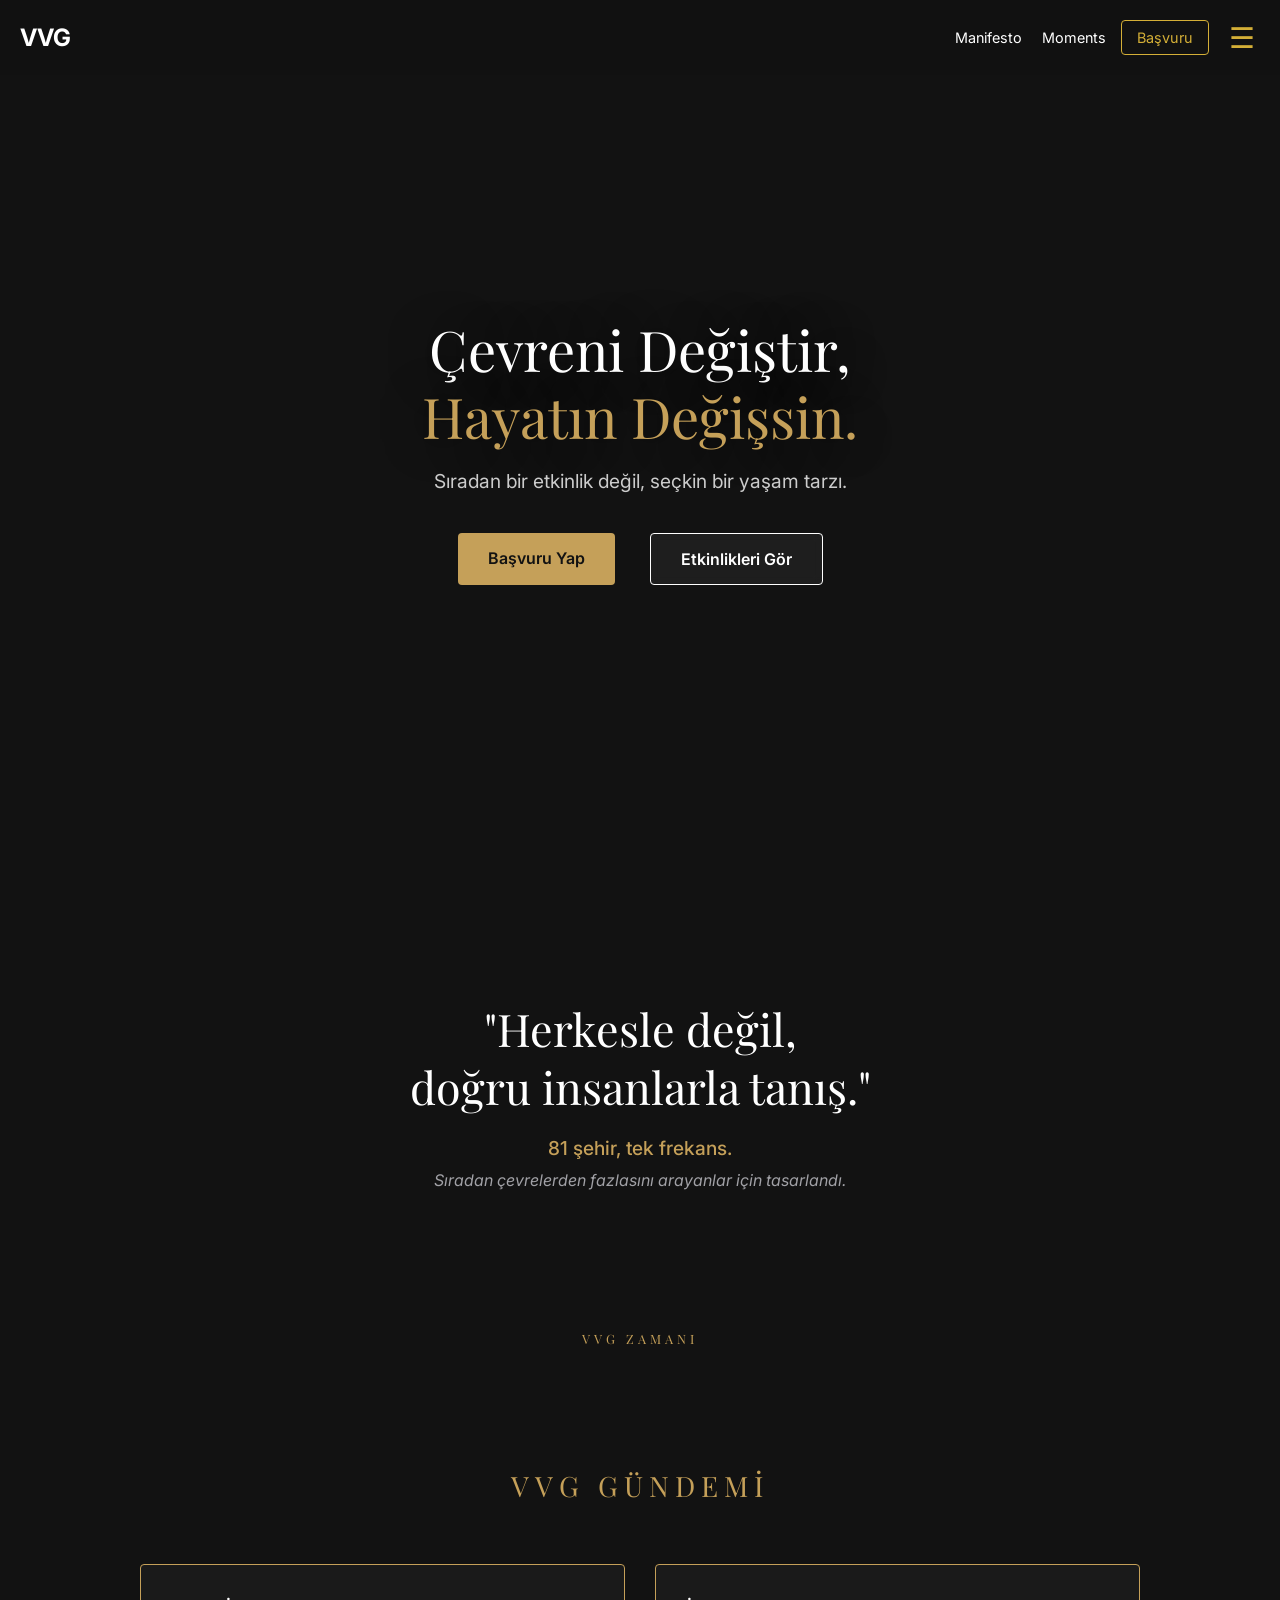
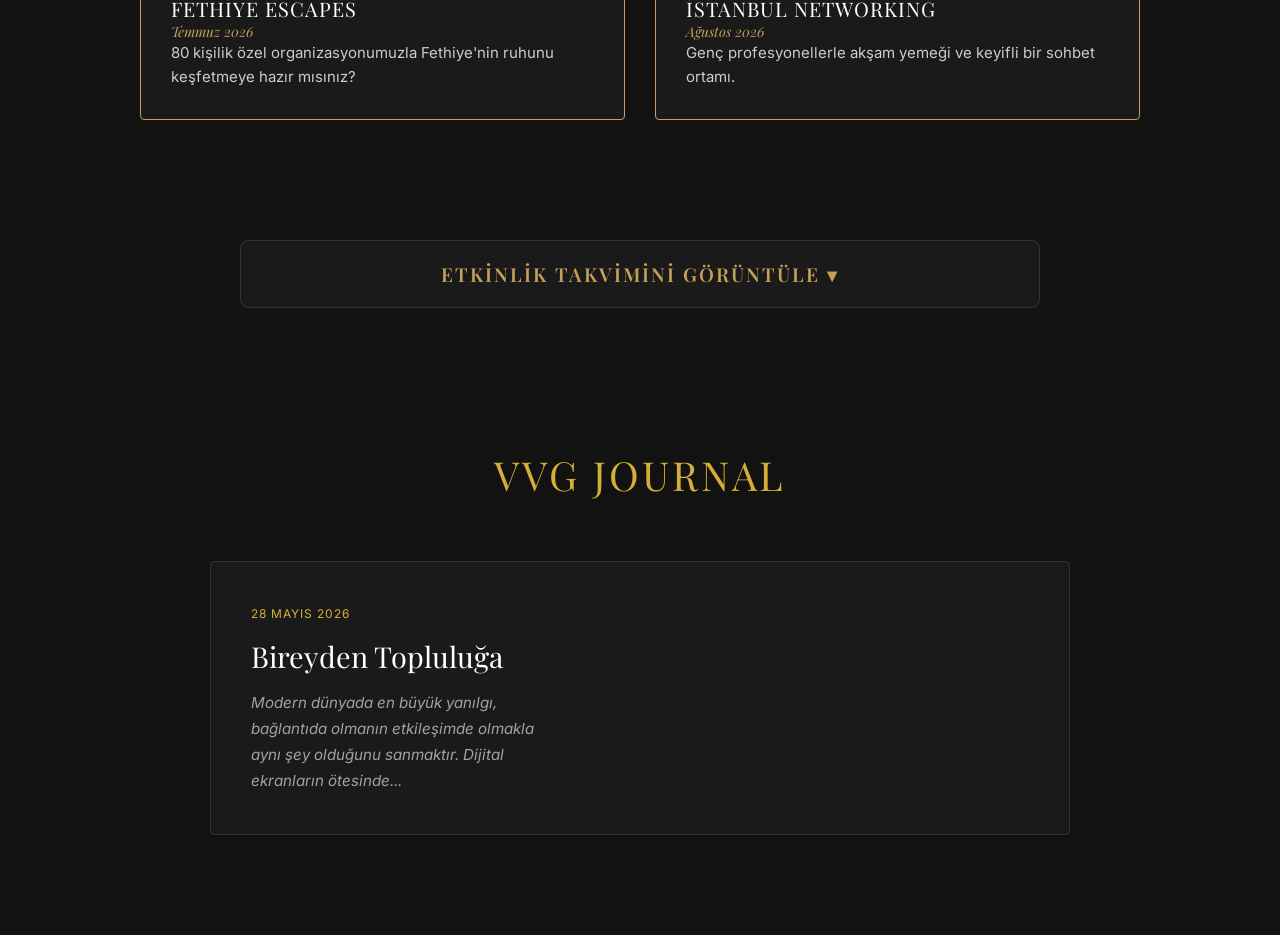
==== commit 4620ae03: "Add files via upload" ====
--- a/index.html
+++ b/index.html
@@ -20,7 +20,17 @@
     <link rel="preconnect" href="https://fonts.googleapis.com">
     <link rel="preconnect" href="https://fonts.gstatic.com" crossorigin>
     <link href="https://fonts.googleapis.com/css2?family=Inter:wght@300;400;500&family=Playfair+Display:ital,wght@0,400;0,600;1,400&display=swap" rel="stylesheet">
+    
     <link rel="stylesheet" href="style.css">
+
+    <style>
+        .btn { display: inline-block; background-color: transparent; color: #C5A059; text-decoration: none; padding: 10px 20px; border: 1px solid #C5A059; border-radius: 4px; font-size: 0.9rem; font-weight: 600; transition: all 0.3s ease; cursor: pointer; }
+        .btn:hover { background-color: #C5A059; color: #121212; }
+        .preloader { will-change: opacity, visibility; }
+        .preloader h1 { will-change: transform, opacity; }
+        @keyframes preloaderFadeOut { 0% { opacity: 1; visibility: visible; } 100% { opacity: 0; visibility: hidden; } }
+        @keyframes textPullBack { 0% { opacity: 1; transform: scale(1) translate3d(0, 0, 0); } 100% { opacity: 0; transform: scale(0.85) translate3d(0, -30px, 0); } }
+    </style>
 
     <script type="application/ld+json">
     {
@@ -33,11 +43,10 @@
     }
     </script>
 </head>
-<body style="background-color: #121212; margin: 0; font-family: 'Inter', sans-serif;">
+<body style="background-color: #121212; color: #fff; margin: 0; font-family: 'Inter', sans-serif;">
 
     <nav class="glass-nav" style="display: flex; justify-content: space-between; align-items: center; padding: 20px 20px; position: fixed; top: 0; left: 0; width: 100%; z-index: 9999; background: rgba(18, 18, 18, 0.7); backdrop-filter: blur(10px);">
         <div style="color: #fff; font-size: 1.5rem; font-weight: bold; cursor: pointer;">VVG</div>
-        
         <div style="display: flex; align-items: center; gap: 15px;">
             <div id="desktop-links" style="display: flex; gap: 20px;">
                 <a href="#manifesto" style="color: #fff; text-decoration: none; font-size: 0.9rem;">Manifesto</a>
@@ -54,7 +63,6 @@
         <a href="#moments" onclick="toggleMenu()" style="color: #fff; font-size: 1.8rem; text-decoration: none; font-family: 'Playfair Display';">Moments</a>
         <a href="#payment" onclick="toggleMenu()" style="color: #D4AF37; font-size: 1.8rem; text-decoration: none; font-family: 'Playfair Display';">Ödeme</a>
         <a href="#journal" onclick="toggleMenu()" style="color: #fff; font-size: 1.8rem; text-decoration: none; font-family: 'Playfair Display';">Journal</a>
-        
         <div style="display: flex; gap: 20px; margin-top: 20px;">
             <a href="https://www.instagram.com/veni_vidi_gez" style="color: #a1a1a6; font-size: 1rem; text-decoration: none;">INSTAGRAM</a>
             <a href="https://youtube.com/@veni_vidi_gez" style="color: #a1a1a6; font-size: 1rem; text-decoration: none;">YOUTUBE</a>
@@ -62,38 +70,53 @@
         </div>
     </div>
 
-    <header class="hero" style="padding-top: 150px; text-align: center;">
-        <div class="video-container" style="position: absolute; top: 0; left: 0; width: 100%; height: 100vh; z-index: -1; overflow: hidden;">
+    <header class="hero" style="position: relative; height: 100vh; display: flex; align-items: center; justify-content: center; text-align: center; overflow: hidden;">
+        <div class="video-container" style="position: absolute; top: 0; left: 0; width: 100%; height: 100%; z-index: -1;">
             <video src="assets/videos/acilis.mp4" autoplay muted loop playsinline style="width: 100%; height: 100%; object-fit: cover;"></video>
-            <div class="video-overlay" style="position: absolute; top: 0; left: 0; width: 100%; height: 100%; background: rgba(18,18,18,0.7);"></div>
+            <div class="video-overlay" style="position: absolute; top: 0; left: 0; width: 100%; height: 100%; background: rgba(18, 18, 18, 0.75);"></div>
         </div>
-        
-        <div class="hero-content" style="position: relative; z-index: 1;">
-            <h1 class="reveal-text" style="color: #fff; font-family: 'Playfair Display', serif; font-size: 3.5rem;">Çevreni Değiştir,<br><span class="text-gold" style="color: #C5A059;">Hayatın Değişsin.</span></h1>
-            <p class="hero-sub reveal-text" style="color: #fff; font-size: 1.2rem; margin-top: 20px;">Sıradan bir etkinlik değil, seçkin bir yaşam tarzı.</p>
-            <div class="hero-buttons reveal-text" style="margin-top: 40px;">
-                <a href="#apply" class="btn-gold" style="color: #D4AF37; text-decoration: none; border: 1px solid #D4AF37; padding: 12px 25px; margin-right: 15px;">Başvuru Yap</a>
-                <a href="#moments" class="btn-glass" style="color: #fff; text-decoration: none; border: 1px solid #fff; padding: 12px 25px;">Etkinlikleri Gör</a>
+        <div class="hero-content" style="position: relative; z-index: 1; padding: 0 20px;">
+            <h1 class="reveal-text" style="font-family: 'Playfair Display', serif; font-size: 3.5rem; margin: 0; line-height: 1.2;">Çevreni Değiştir,<br><span style="color: #C5A059;">Hayatın Değişsin.</span></h1>
+            <p class="hero-sub reveal-text" style="font-size: 1.2rem; margin: 20px 0 40px 0; color: #ccc;">Sıradan bir etkinlik değil, seçkin bir yaşam tarzı.</p>
+            <div class="hero-buttons reveal-text">
+                <a href="#apply" style="display: inline-block; color: #121212; background-color: #C5A059; text-decoration: none; padding: 15px 30px; font-weight: 600; border-radius: 4px; margin-right: 15px;">Başvuru Yap</a>
+                <a href="#moments" style="display: inline-block; color: #fff; border: 1px solid #fff; text-decoration: none; padding: 15px 30px; font-weight: 600; border-radius: 4px; background: rgba(255,255,255,0.05); backdrop-filter: blur(5px);">Etkinlikleri Gör</a>
             </div>
         </div>
     </header>
 
-    <section id="manifesto" class="manifesto" style="padding: 100px 20px; text-align: center;">
-        <div class="manifesto-container">
-            <h2 class="gsap-reveal" style="color: #fff; font-family: 'Playfair Display', serif; font-size: 2.5rem;">"Herkesle değil,<br>doğru insanlarla tanış."</h2>
-            <p class="gsap-reveal" style="color: #a0a0a0; margin-top: 20px; font-size: 1.1rem;">81 şehir, tek frekans.</p>
-            <p class="gsap-reveal sub-text" style="color: #a0a0a0; font-size: 1.1rem;">Sıradan çevrelerden fazlasını arayanlar için tasarlandı.</p>
+    <section id="manifesto" style="padding: 100px 20px; text-align: center; background-color: #121212;">
+        <div class="manifesto-container" style="max-width: 800px; margin: 0 auto;">
+            <h2 style="font-family: 'Playfair Display', serif; font-size: 2.8rem; margin-bottom: 20px; line-height: 1.3;">"Herkesle değil,<br>doğru insanlarla tanış."</h2>
+            <p style="color: #C5A059; font-size: 1.2rem; font-weight: 500; margin-bottom: 10px;">81 şehir, tek frekans.</p>
+            <p style="color: #a1a1a6; font-size: 1rem; font-style: italic;">Sıradan çevrelerden fazlasını arayanlar için tasarlandı.</p>
         </div>
     </section>
 
     <div style="text-align: center; margin: 40px 0; font-family: 'Playfair Display', serif;">
         <p style="color: #C5A059; font-size: 0.8rem; letter-spacing: 4px; text-transform: uppercase; margin-bottom: 5px;">VVG Zamanı</p>
-        <div id="vvg-clock" style="color: #fff; font-size: 1.5rem; letter-spacing: 2px;"></div>
+        <div id="vvg-clock" style="color: #fff; font-size: 1.5rem; letter-spacing: 2px; font-family: monospace;"></div>
     </div>
 
-    <section id="calendar-section" style="background-color: #121212; padding: 50px 20px; text-align: center;">
+    <section style="background-color: #121212; padding: 80px 20px; font-family: 'Playfair Display', serif;">
+        <h2 style="color: #C5A059; text-align: center; text-transform: uppercase; letter-spacing: 6px; margin-bottom: 60px; font-size: 28px;">VVG GÜNDEMİ</h2>
+        <div style="display: grid; grid-template-columns: repeat(auto-fit, minmax(300px, 1fr)); gap: 30px; max-width: 1000px; margin: 0 auto;">
+            <div style="border: 1px solid #C5A059; padding: 30px; background: #1a1a1a; border-radius: 4px;">
+                <h3 style="color: #ffffff; margin-top: 0; font-size: 20px; letter-spacing: 1px;">FETHİYE ESCAPES</h3>
+                <p style="color: #C5A059; font-style: italic; font-size: 14px;">Temmuz 2026</p>
+                <p style="color: #cccccc; line-height: 1.6; font-size: 15px; font-family: 'Inter', sans-serif;">80 kişilik özel organizasyonumuzla Fethiye'nin ruhunu keşfetmeye hazır mısınız?</p>
+            </div>
+            <div style="border: 1px solid #C5A059; padding: 30px; background: #1a1a1a; border-radius: 4px;">
+                <h3 style="color: #ffffff; margin-top: 0; font-size: 20px; letter-spacing: 1px;">İSTANBUL NETWORKING</h3>
+                <p style="color: #C5A059; font-style: italic; font-size: 14px;">Ağustos 2026</p>
+                <p style="color: #cccccc; line-height: 1.6; font-size: 15px; font-family: 'Inter', sans-serif;">Genç profesyonellerle akşam yemeği ve keyifli bir sohbet ortamı.</p>
+            </div>
+        </div>
+    </section>
+
+    <section id="calendar-section" style="background-color: #121212; padding: 40px 20px; text-align: center;">
         <details style="max-width: 800px; margin: 0 auto; border: 1px solid #333; background: #1a1a1a; cursor: pointer; border-radius: 8px; transition: 0.3s;">
-            <summary style="padding: 20px; color: #C5A059; font-family: 'Playfair Display', serif; font-size: 1.2rem; outline: none; list-style: none; letter-spacing: 2px;">
+            <summary style="padding: 20px; color: #C5A059; font-family: 'Playfair Display', serif; font-size: 1.2rem; outline: none; list-style: none; letter-spacing: 2px; font-weight: 600;">
                 ETKİNLİK TAKVİMİNİ GÖRÜNTÜLE ▾
             </summary>
             <div style="padding: 20px; background: #121212;">
@@ -105,162 +128,12 @@
         </details>
     </section>
 
-    <section style="background-color: #121212; padding: 80px 20px; font-family: 'Playfair Display', serif;">
-      <h2 style="color: #C5A059; text-align: center; text-transform: uppercase; letter-spacing: 6px; margin-bottom: 60px; font-size: 28px;">VVG GÜNDEMİ</h2>
-      <div style="display: grid; grid-template-columns: repeat(auto-fit, minmax(300px, 1fr)); gap: 30px; max-width: 1000px; margin: 0 auto;">
-        
-        <div style="border: 1px solid #C5A059; padding: 30px; transition: 0.3s;">
-          <h3 style="color: #ffffff; margin-top: 0; font-size: 20px;">FETHİYE ESCAPES</h3>
-          <p style="color: #C5A059; font-style: italic; font-size: 14px;">Temmuz 2026</p>
-          <p style="color: #cccccc; line-height: 1.6; font-size: 15px;">80 kişilik özel organizasyonumuzla Fethiye'nin ruhunu keşfetmeye hazır mısınız?</p>
-        </div>
-
-        <div style="border: 1px solid #C5A059; padding: 30px; transition: 0.3s;">
-          <h3 style="color: #ffffff; margin-top: 0; font-size: 20px;">İSTANBUL NETWORKING</h3>
-          <p style="color: #C5A059; font-style: italic; font-size: 14px;">Ağustos 2026</p>
-          <p style="color: #cccccc; line-height: 1.6; font-size: 15px;">Genç profesyonellerle akşam yemeği ve keyifli bir sohbet ortamı.</p>
-        </div>
-      </div>
-    </section>
-
     <section id="journal-preview" style="padding: 100px 20px; background-color: #121212; color: #fff; max-width: 900px; margin: 0 auto;">
         <h2 style="color: #D4AF37; font-family: 'Playfair Display', serif; text-align: center; margin-bottom: 60px; letter-spacing: 3px; font-size: 2.5rem;">VVG JOURNAL</h2>
-        
         <div style="display: grid; grid-template-columns: 1fr; gap: 40px;">
             <div style="display: grid; grid-template-columns: 1fr 1.2fr; border: 1px solid #333; border-radius: 4px; overflow: hidden; background-color: #1a1a1a;">
                 <div style="padding: 40px;">
                     <span style="color: #D4AF37; font-size: 0.75rem; letter-spacing: 1px;">28 MAYIS 2026</span>
                     <h3 style="font-family: 'Playfair Display'; margin: 15px 0; color: #fff; font-size: 1.8rem;">Bireyden Topluluğa</h3>
-                    <p style="color: #a1a1a6; font-size: 0.95rem; line-height: 1.7; font-style: italic;">Modern dünyada en büyük yanılgı, bağlantıda olmanın etkileşimde olmakla aynı şey olduğunu sanmaktır. Dijital ekranların ötesinde...</p>
-                    <a href="journal.html" style="color: #D4AF37; text-decoration: none; font-size: 0.85rem; margin-top: 20px; display: inline-block;">Okumaya Devam Et &rarr;</a>
-                </div>
-                <img src="vvg_lounge_atmosfer.jpg.png" alt="VVG Lounge" style="width: 100%; height: 100%; object-fit: cover;">
-            </div>
-
-            <div style="display: grid; grid-template-columns: 1.2fr 1fr; border: 1px solid #333; border-radius: 4px; overflow: hidden; background-color: #1a1a1a;">
-                <img src="vvg_travel_atmosfer.jpg" alt="VVG Travel" style="width: 100%; height: 100%; object-fit: cover;">
-                <div style="padding: 40px;">
-                    <span style="color: #D4AF37; font-size: 0.75rem; letter-spacing: 1px;">20 MAYIS 2026</span>
-                    <h3 style="font-family: 'Playfair Display'; margin: 15px 0; color: #fff; font-size: 1.8rem;">Sınırların Ötesinde</h3>
-                    <p style="color: #a1a1a6; font-size: 0.95rem; line-height: 1.7; font-style: italic;">Gezmek, sadece bir noktadan diğerine gitmek değildir; gezmek, zihinsel sınırlarını genişletme sanatıdır...</p>
-                    <a href="journal.html" style="color: #D4AF37; text-decoration: none; font-size: 0.85rem; margin-top: 20px; display: inline-block;">Okumaya Devam Et &rarr;</a>
-                </div>
-            </div>
-        </div>
-
-        <div style="text-align: center; margin-top: 60px;">
-            <a href="journal.html" style="color: #D4AF37; text-decoration: none; border: 1px solid #D4AF37; padding: 12px 30px; border-radius: 2px; font-size: 0.9rem; letter-spacing: 2px;">TÜMÜNÜ KEŞFET</a>
-        </div>
-    </section>
-
-    <section id="moments" class="moments" style="padding: 60px 20px;">
-        <h3 class="section-title text-center gsap-reveal" style="color: #C5A059; text-align: center; font-family: 'Playfair Display'; font-size: 2rem;">VVG Moments</h3>
-        <div class="gallery-wrapper" style="max-width: 1000px; margin: 40px auto; text-align: center;">
-            <div class="gallery-container" style="display: flex; gap: 20px; justify-content: center; flex-wrap: wrap;">
-                <div class="gallery-card" style="border: 1px solid #333; padding: 30px; background: #1a1a1a; color: #fff;"><span>Exclusive Dinner</span></div>
-                <div class="gallery-card" style="border: 1px solid #333; padding: 30px; background: #1a1a1a; color: #fff;"><span>Yacht Party</span></div>
-                <div class="gallery-card" style="border: 1px solid #333; padding: 30px; background: #1a1a1a; color: #fff;"><span>Art & Wine</span></div>
-                <div class="gallery-card" style="border: 1px solid #333; padding: 30px; background: #1a1a1a; color: #fff;"><span>Networking</span></div>
-            </div>
-        </div>
-    </section>
-
-    <section id="architect" class="apply-section" style="padding-top: 80px; padding-bottom: 40px;">
-        <div style="max-width: 1000px; margin: 0 auto; width: 100%; display: flex; flex-wrap: wrap; align-items: center; gap: 50px;">
-            <div class="gsap-reveal" style="flex: 1; min-width: 300px; height: 550px; background: url('assets/images/omer.jpg') center/cover; filter: grayscale(100%) contrast(110%); border-radius: 4px;"></div>
-            <div class="gsap-reveal" style="flex: 1; min-width: 300px; text-align: left;">
-                <span style="color: #D4AF37; font-size: 0.85rem; font-weight: 500; letter-spacing: 3px; text-transform: uppercase;">Topluluk Mimarı</span>
-                <h3 style="color: #fff; font-family: 'Playfair Display', serif; font-size: 2.8rem; margin: 15px 0 25px 0; font-weight: 400;">Ömer Beker</h3>
-                <p style="color: #a1a1a6; font-size: 1.1rem; line-height: 1.8; font-style: italic; margin-bottom: 25px; font-family: 'Playfair Display', serif;">
-                    "Frekansını bulduğunda, kalabalıklar yerini seçkin bir çevreye bırakır. VVG, sadece mekanları değil, o mekanları dolduran vizyonu tasarlamak için kuruldu."
-                </p>
-                <div style="width: 40px; height: 1px; background-color: #D4AF37; margin-top: 30px;"></div>
-            </div>
-        </div>
-    </section>
-
-    <section style="padding: 40px 20px; background-color: #121212; border-top: 1px solid #333; text-align: center;">
-        <p style="color: #D4AF37; font-size: 0.9rem; letter-spacing: 2px; text-transform: uppercase;">Topluluk Mimarı'ndan Not</p>
-        <p style="color: #fff; font-family: 'Playfair Display'; font-style: italic; margin-top: 15px; font-size: 1.2rem;">
-            "VVG'de arkadaşlık bir rastlantı değil, ortak bir vizyonun sonucudur."
-        </p>
-    </section>
-
-    <section id="faq" class="apply-section" style="padding-top: 50px;">
-        <div style="max-width: 800px; margin: 0 auto; width: 100%;">
-            <h3 class="section-title text-center gsap-reveal" style="margin-bottom: 40px; color: #C5A059; text-align: center; font-family: 'Playfair Display'; font-size: 2rem;">Sıkça Sorulan Sorular</h3>
-            
-            <div class="faq-wrapper gsap-reveal" style="display: flex; flex-direction: column; gap: 15px;">
-                <details style="background: rgba(255, 255, 255, 0.03); border: 1px solid rgba(255, 255, 255, 0.08); border-radius: 12px; cursor: pointer; transition: all 0.3s ease;">
-                    <summary style="padding: 20px; color: #fff; font-size: 1.1rem; font-weight: 500; outline: none; list-style: none; display: flex; justify-content: space-between; align-items: center;">
-                        VVG etkinliklerine herkes katılabilir mi?
-                        <span style="color: #D4AF37;">+</span>
-                    </summary>
-                    <div style="padding: 0 20px 20px 20px; color: #a1a1a6; font-size: 0.95rem; line-height: 1.6; border-top: 1px solid rgba(255, 255, 255, 0.05); margin-top: 10px; padding-top: 15px;">
-                        Hayır. VVG, kapalı bir sosyal etkinlik topluluğudur. Ağımızın kalitesini korumak adına tüm başvurular LinkedIn profili veya içeriden referans yoluyla yönetim ekibimiz tarafından değerlendirilmektedir.
-                    </div>
-                </details>
-
-                <details style="background: rgba(255, 255, 255, 0.03); border: 1px solid rgba(255, 255, 255, 0.08); border-radius: 12px; cursor: pointer; transition: all 0.3s ease;">
-                    <summary style="padding: 20px; color: #fff; font-size: 1.1rem; font-weight: 500; outline: none; list-style: none; display: flex; justify-content: space-between; align-items: center;">
-                        Başvuru süreci nasıl işler?
-                        <span style="color: #D4AF37;">+</span>
-                    </summary>
-                    <div style="padding: 0 20px 20px 20px; color: #a1a1a6; font-size: 0.95rem; line-height: 1.6; border-top: 1px solid rgba(255, 255, 255, 0.05); margin-top: 10px; padding-top: 15px;">
-                        Sitemiz üzerinden doldurduğunuz form ekibimize ulaşır. Vizyonumuzla ve hedef kitlemizle uyumlu bulunan adaylarla iletişime geçilir ve yaklaşan ilk tanışma konseptli etkinliklerimize davet edilirler.
-                    </div>
-                </details>
-
-                <details style="background: rgba(255, 255, 255, 0.03); border: 1px solid rgba(255, 255, 255, 0.08); border-radius: 12px; cursor: pointer; transition: all 0.3s ease;">
-                    <summary style="padding: 20px; color: #fff; font-size: 1.1rem; font-weight: 500; outline: none; list-style: none; display: flex; justify-content: space-between; align-items: center;">
-                        Etkinliklerde yaş veya meslek grupları karışık mı oluyor?
-                        <span style="color: #D4AF37;">+</span>
-                    </summary>
-                    <div style="padding: 0 20px 20px 20px; color: #a1a1a6; font-size: 0.95rem; line-height: 1.6; border-top: 1px solid rgba(255, 255, 255, 0.05); margin-top: 10px; padding-top: 15px;">
-                        Hayır. Topluluğumuz profesyonel statüye göre segmente edilmiştir. Üniversite mezunları/genç profesyoneller ile öğrenciler, kendi dinamiklerine uygun olarak ayrı gruplandırılır ve etkinlikler bu homojen yapıya göre planlanır.
-                    </div>
-                </details>
-
-                <details style="background: rgba(255, 255, 255, 0.03); border: 1px solid rgba(255, 255, 255, 0.08); border-radius: 12px; cursor: pointer; transition: all 0.3s ease;">
-                    <summary style="padding: 20px; color: #fff; font-size: 1.1rem; font-weight: 500; outline: none; list-style: none; display: flex; justify-content: space-between; align-items: center;">
-                        Sadece lokal buluşmalar mı düzenleniyor?
-                        <span style="color: #D4AF37;">+</span>
-                    </summary>
-                    <div style="padding: 0 20px 20px 20px; color: #a1a1a6; font-size: 0.95rem; line-height: 1.6; border-top: 1px solid rgba(255, 255, 255, 0.05); margin-top: 10px; padding-top: 15px;">
-                        Vizyonumuz çok daha geniş. Lokal networking buluşmalarının yanı sıra, VVG Escapes konseptimizle Temmuz ayındaki 80 kişilik Fethiye tatili gibi geniş çaplı, ulusal düzeyde seyahat ve deneyim organizasyonları da gerçekleştiriyoruz.
-                    </div>
-                </details>
-
-                <details style="background: rgba(255, 255, 255, 0.03); border: 1px solid rgba(255, 255, 255, 0.08); border-radius: 12px; cursor: pointer; transition: all 0.3s ease;">
-                    <summary style="padding: 20px; color: #fff; font-size: 1.1rem; font-weight: 500; outline: none; list-style: none; display: flex; justify-content: space-between; align-items: center;">
-                        Etkinliklere dışarıdan misafir getirebilir miyim?
-                        <span style="color: #D4AF37;">+</span>
-                    </summary>
-                    <div style="padding: 0 20px 20px 20px; color: #a1a1a6; font-size: 0.95rem; line-height: 1.6; border-top: 1px solid rgba(255, 255, 255, 0.05); margin-top: 10px; padding-top: 15px;">
-                        Topluluk içi dinamiği ve güveni korumak en büyük önceliğimizdir. Bu nedenle, önceden yönetim onayı alınmamış veya başvuru sürecinden geçmemiş misafirlerin etkinliklerimize katılımı maalesef mümkün değildir.
-                    </div>
-                </details>
-            </div>
-        </div>
-    </section>
-
-    <section id="apply" class="apply-section" style="padding: 80px 20px; text-align: center;">
-        <div class="glass-form-container gsap-reveal" style="max-width: 600px; margin: 0 auto;">
-            <h2 class="text-gold" style="color: #D4AF37; font-family: 'Playfair Display'; font-size: 2rem;">Topluluğa Katıl</h2>
-            <p style="color: #a0a0a0; margin-bottom: 30px;">VVG herkese açık değildir. Başvurunuz yönetim ekibimiz tarafından incelenecektir.</p>
-            
-            <div class="premium-form">
-                <a href="https://forms.gle/AvxsHnuWCu1ib8Dw6" target="_blank" class="btn-gold w-100" style="display: block; text-align: center; text-decoration: none; padding: 15px; border: 1px solid #D4AF37; color: #D4AF37; border-radius: 4px; transition: 0.3s;">
-                    Başvuru Formunu Aç
-                </a>
-            </div>
-        </div>
-    </section>
-
-    <section id="payment" class="apply-section" style="padding-top: 20px;">
-        <div class="glass-form-container gsap-reveal" style="max-width: 800px; margin: 0 auto; text-align: center;">
-            <h2 class="text-gold" style="color: #D4AF37; font-family: 'Playfair Display'; font-size: 2rem;">Bağış ve Ödemeler</h2>
-            <p style="color: #a0a0a0;">Tüm ödemeler, Veni Vidi Gez Derneği resmi hesabına BAĞIŞ olarak yapılmaktadır.</p>
-            
-            <details style="margin-top: 30px; background: rgba(255, 255, 255, 0.03); border: 1px solid rgba(255, 255, 255, 0.08); border-radius: 12px; text-align: left; cursor: pointer; transition: all 0.3s ease;">
-                <summary style="padding: 20px; color: #D4AF37; font-+                    <p style="color: #a1a1a6; font-size: 0.95rem; line-height: 1.7; font-style: italic; font-family: 'Inter', sans-serif;">Modern dünyada en büyük yanılgı, bağlantıda olmanın etkileşimde olmakla aynı şey olduğunu sanmaktır. Dijital ekranların ötesinde...</p>
+                    <a href="journal.html" style="color: #D4AF
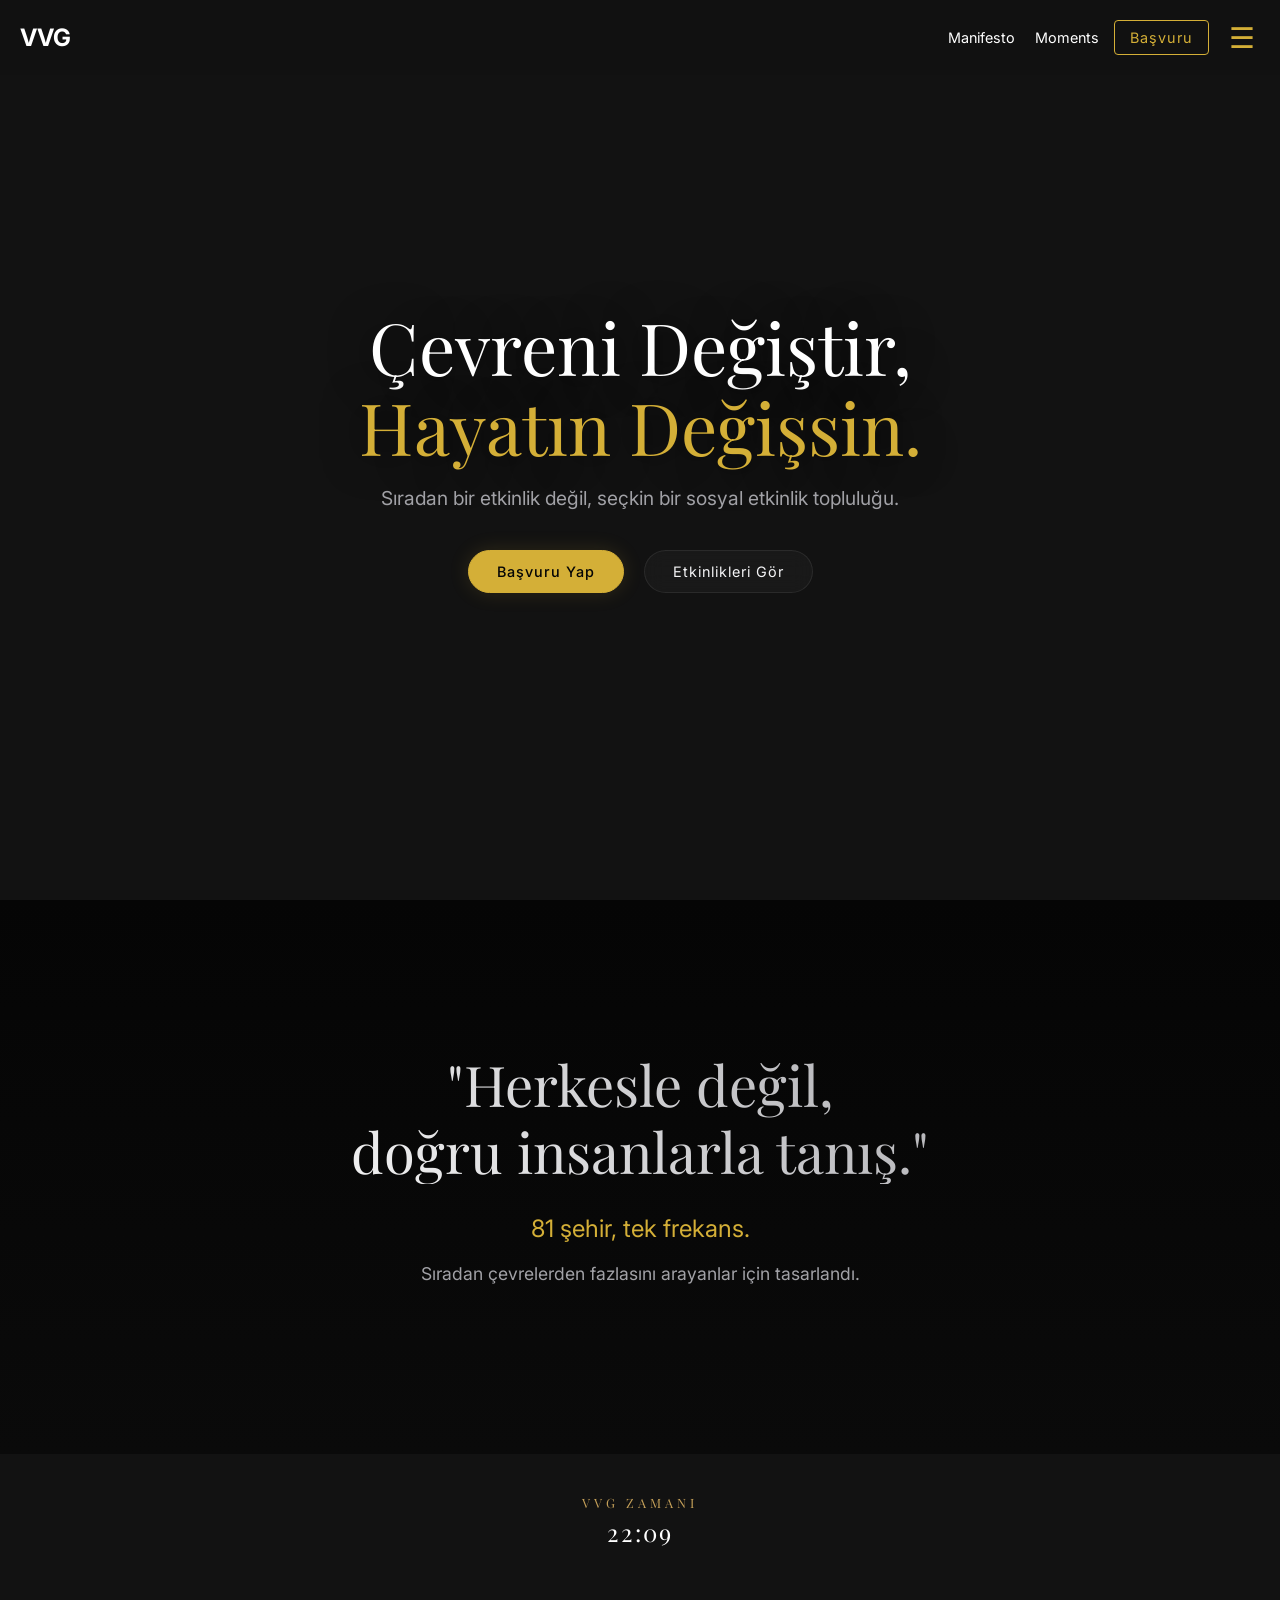
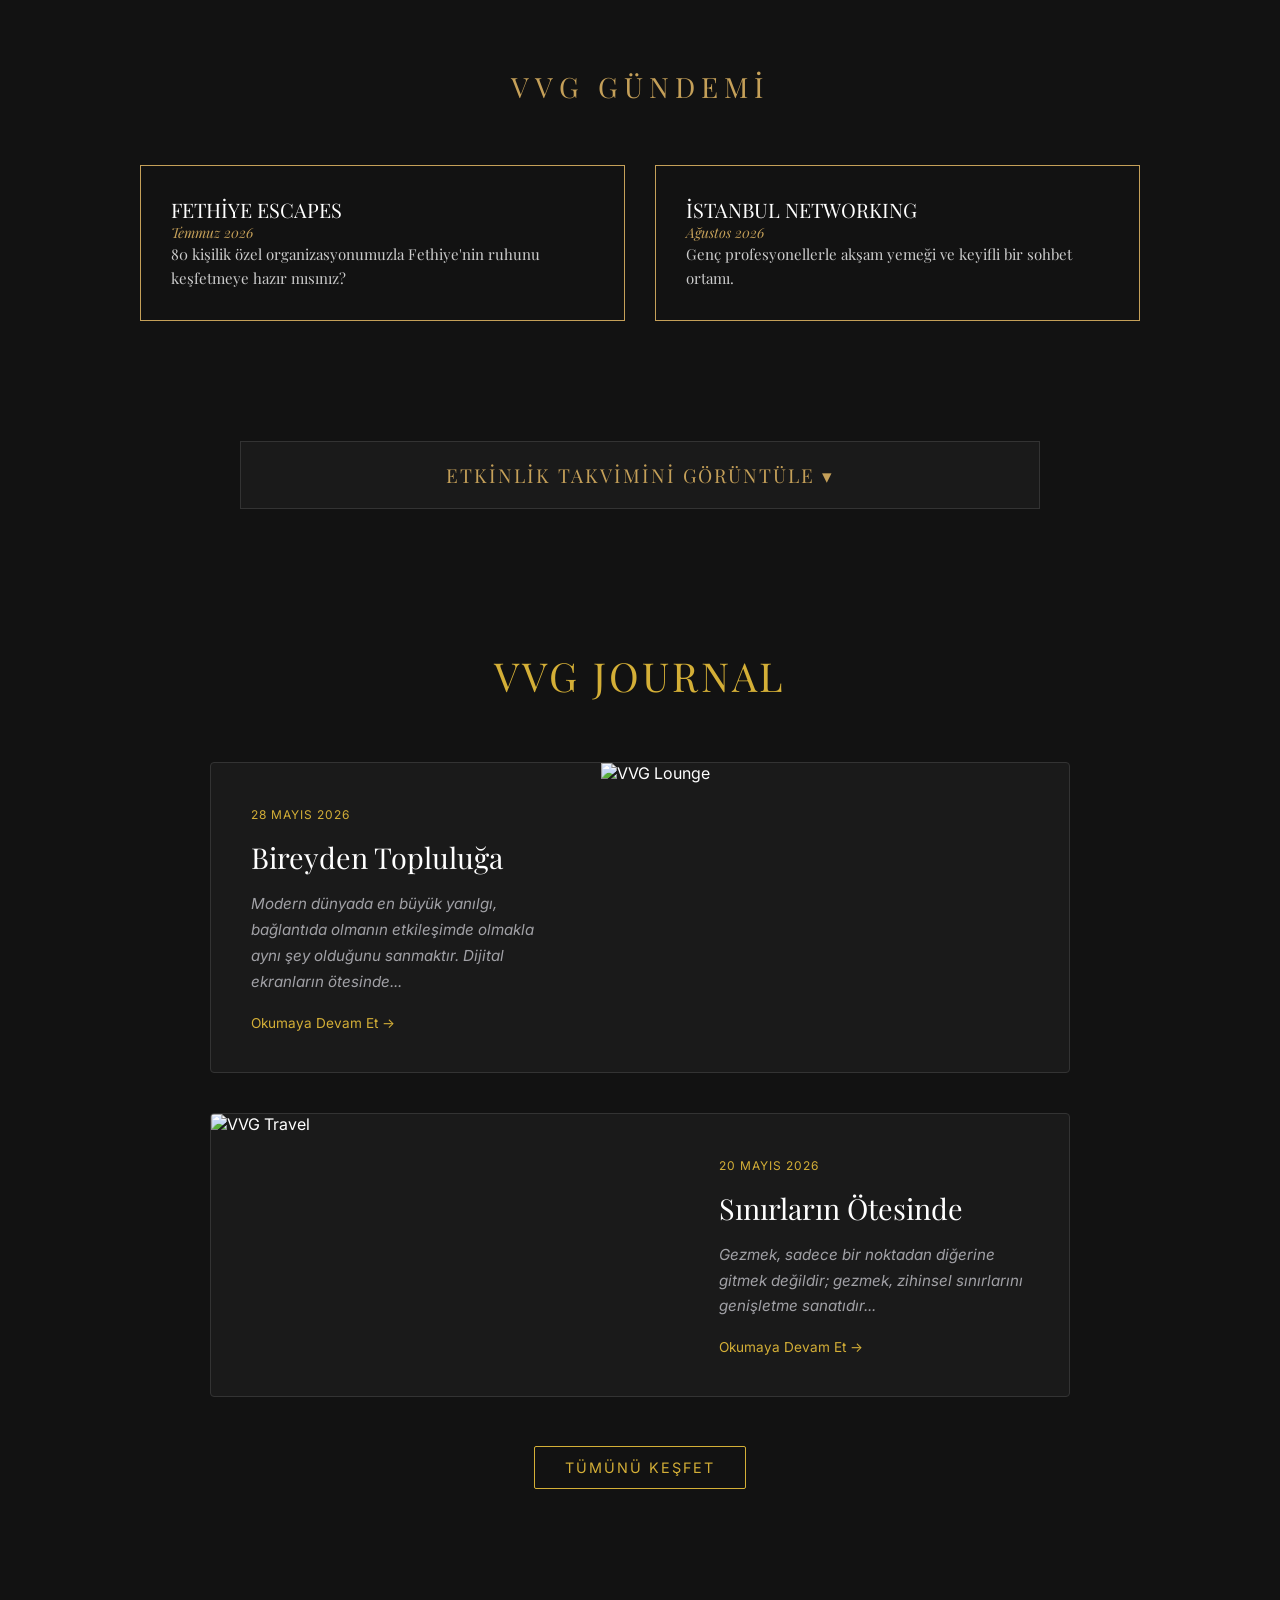
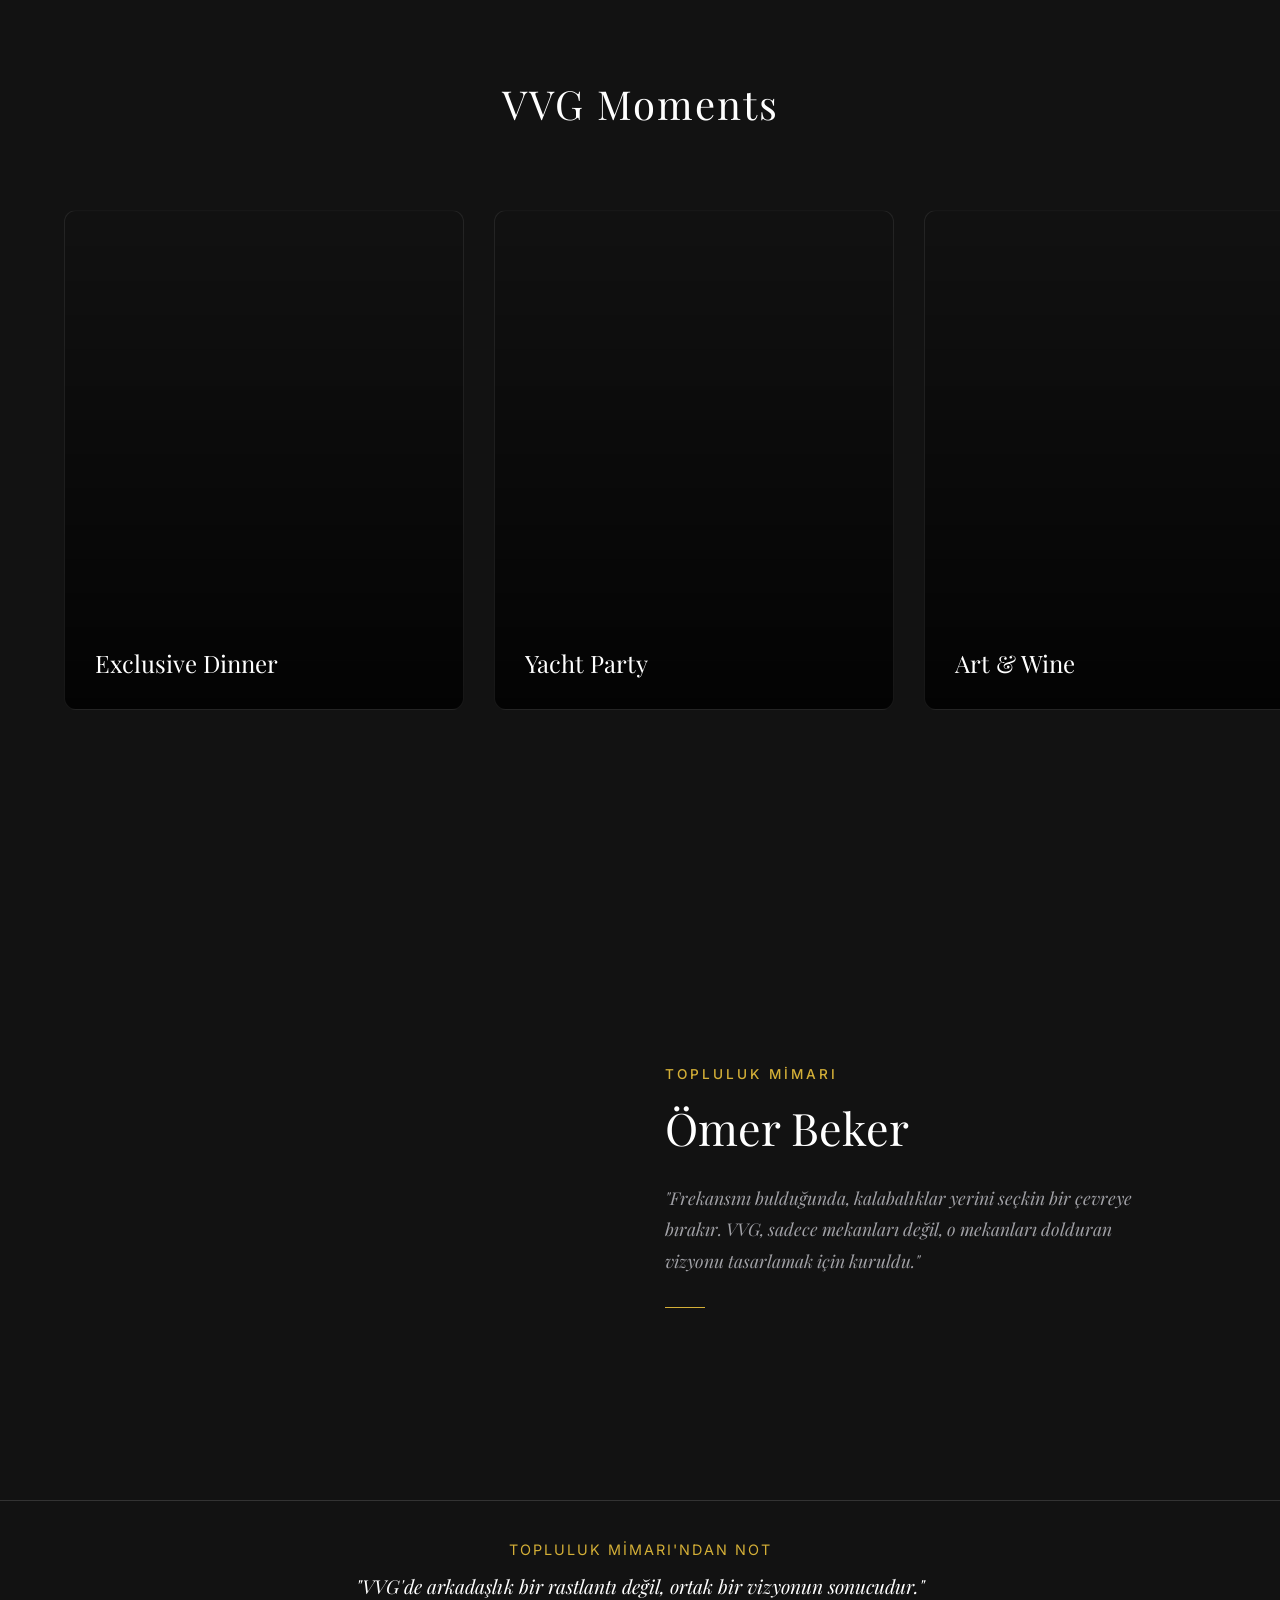
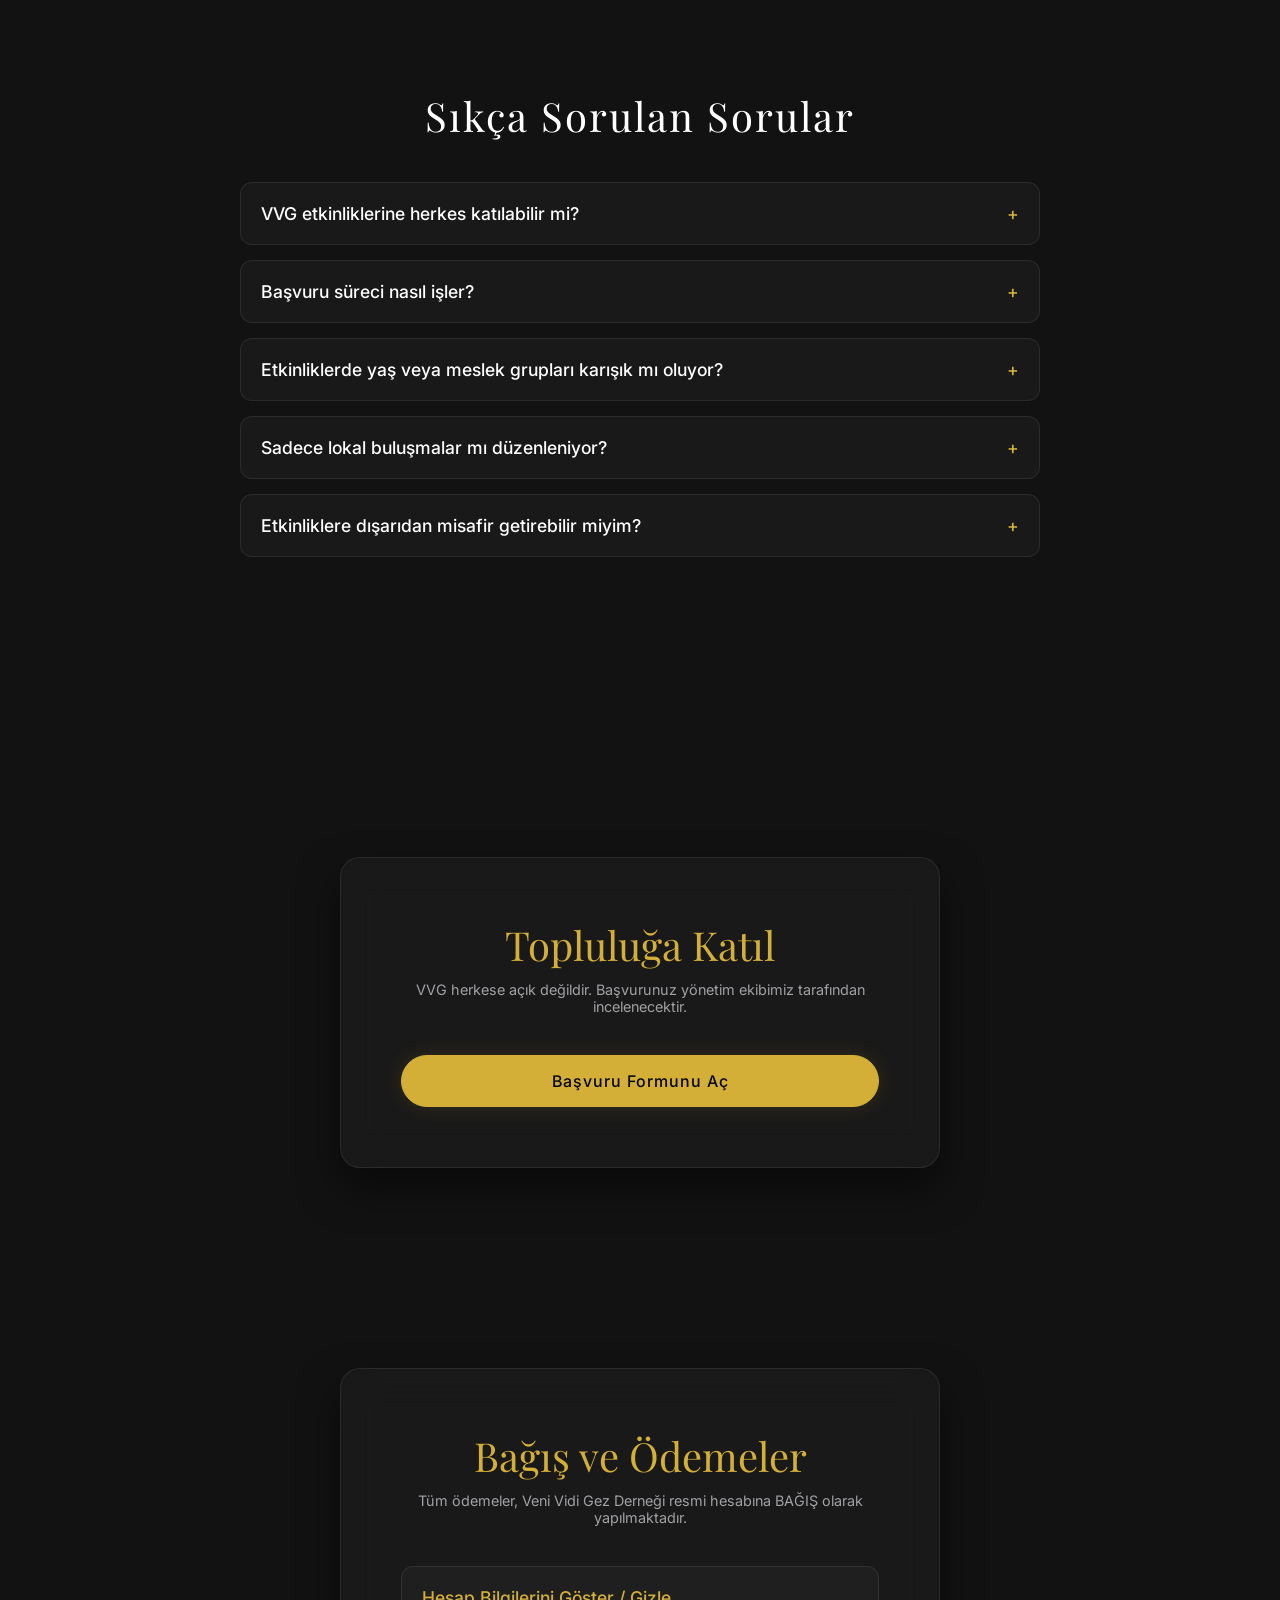
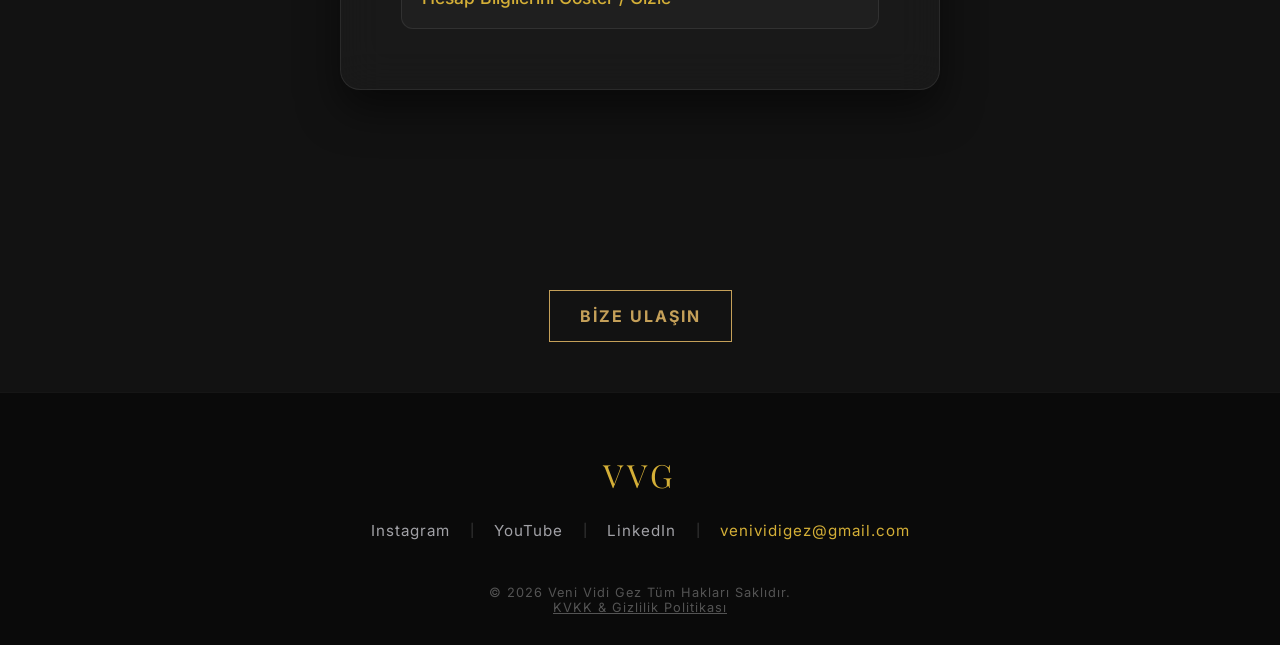
==== commit 7a7374ad: "Add files via upload" ====
--- a/index.html
+++ b/index.html
@@ -14,23 +14,15 @@
     <meta property="og:url" content="https://venividigez.com">
     <meta property="og:image" content="assets/images/og-image.jpg">
     
-    <meta name="description" content="VVG - Sosyal Etkinlik Topluluğu: Yalnızlığa son verin. Kamp, trekking, seyahat, tatil ve piknik etkinlikleriyle yeni arkadaşlıklar kurun. Kitap okuma kulüpleri ve nitelikli sosyalleşme platformu.">
-    <meta name="keywords" content="VVG, sosyal etkinlik, arkadaşlık, kamp, trekking, aktivite, seyahat, tatil, piknik, kitap okuma kulüpleri, sosyalleşme, yalnızlık, genç profesyoneller">
-
     <link rel="preconnect" href="https://fonts.googleapis.com">
     <link rel="preconnect" href="https://fonts.gstatic.com" crossorigin>
     <link href="https://fonts.googleapis.com/css2?family=Inter:wght@300;400;500&family=Playfair+Display:ital,wght@0,400;0,600;1,400&display=swap" rel="stylesheet">
     
     <link rel="stylesheet" href="style.css">
 
-    <style>
-        .btn { display: inline-block; background-color: transparent; color: #C5A059; text-decoration: none; padding: 10px 20px; border: 1px solid #C5A059; border-radius: 4px; font-size: 0.9rem; font-weight: 600; transition: all 0.3s ease; cursor: pointer; }
-        .btn:hover { background-color: #C5A059; color: #121212; }
-        .preloader { will-change: opacity, visibility; }
-        .preloader h1 { will-change: transform, opacity; }
-        @keyframes preloaderFadeOut { 0% { opacity: 1; visibility: visible; } 100% { opacity: 0; visibility: hidden; } }
-        @keyframes textPullBack { 0% { opacity: 1; transform: scale(1) translate3d(0, 0, 0); } 100% { opacity: 0; transform: scale(0.85) translate3d(0, -30px, 0); } }
-    </style>
+    <meta name="description" content="VVG - Sosyal Etkinlik Topluluğu: Yalnızlığa son verin. Kamp, trekking, seyahat, tatil ve piknik etkinlikleriyle yeni arkadaşlıklar kurun. Kitap okuma kulüpleri ve nitelikli sosyalleşme platformu.">
+    
+    <meta name="keywords" content="VVG, sosyal etkinlik, arkadaşlık, kamp, trekking, aktivite, seyahat, tatil, piknik, kitap okuma kulüpleri, sosyalleşme, yalnızlık, genç profesyoneller">
 
     <script type="application/ld+json">
     {
@@ -42,27 +34,54 @@
       "keywords": "arkadaşlık, kamp, trekking, aktivite, seyahat, tatil, piknik, kitap okuma, yalnızlık, sosyalleşme"
     }
     </script>
+
+    <style>
+        /* Ekran kartını (GPU) zorlayarak 60fps akıcı animasyon sağlar */
+        .preloader {
+            will-change: opacity, visibility;
+        }
+        .preloader h1 {
+            will-change: transform, opacity;
+        }
+
+        @keyframes preloaderFadeOut {
+            0% { opacity: 1; visibility: visible; }
+            100% { opacity: 0; visibility: hidden; }
+        }
+        
+        /* translate3d komutu 3 boyutlu işlemciyi devreye sokarak takılmaları sıfırlar */
+        @keyframes textPullBack {
+            0% { opacity: 1; transform: scale(1) translate3d(0, 0, 0); }
+            100% { opacity: 0; transform: scale(0.85) translate3d(0, -30px, 0); }
+        }
+    </style>
 </head>
 <body style="background-color: #121212; color: #fff; margin: 0; font-family: 'Inter', sans-serif;">
 
     <nav class="glass-nav" style="display: flex; justify-content: space-between; align-items: center; padding: 20px 20px; position: fixed; top: 0; left: 0; width: 100%; z-index: 9999; background: rgba(18, 18, 18, 0.7); backdrop-filter: blur(10px);">
+        
         <div style="color: #fff; font-size: 1.5rem; font-weight: bold; cursor: pointer;">VVG</div>
+        
         <div style="display: flex; align-items: center; gap: 15px;">
             <div id="desktop-links" style="display: flex; gap: 20px;">
                 <a href="#manifesto" style="color: #fff; text-decoration: none; font-size: 0.9rem;">Manifesto</a>
                 <a href="#moments" style="color: #fff; text-decoration: none; font-size: 0.9rem;">Moments</a>
             </div>
-            <a href="#apply" style="text-decoration: none; padding: 8px 15px; border: 1px solid #D4AF37; color: #D4AF37; border-radius: 4px; font-size: 0.9rem;">Başvuru</a>
+            
+            <a href="#apply" class="btn-gold-outline" style="text-decoration: none; padding: 8px 15px; border: 1px solid #D4AF37; color: #D4AF37; border-radius: 4px;">Başvuru</a>
+
             <div onclick="toggleMenu()" style="cursor: pointer; font-size: 1.8rem; color: #D4AF37; padding: 0 5px;">☰</div>
         </div>
     </nav>
 
     <div id="mobileMenu" style="display: none; position: fixed; top: 0; left: 0; width: 100%; height: 100vh; background-color: #121212; z-index: 99999; flex-direction: column; align-items: center; justify-content: center; gap: 40px; border: 1px solid #D4AF37;">
         <div onclick="toggleMenu()" style="position: absolute; top: 30px; right: 30px; font-size: 2.5rem; color: #D4AF37; cursor: pointer;">✕</div>
+        
         <a href="#manifesto" onclick="toggleMenu()" style="color: #fff; font-size: 1.8rem; text-decoration: none; font-family: 'Playfair Display';">Manifesto</a>
         <a href="#moments" onclick="toggleMenu()" style="color: #fff; font-size: 1.8rem; text-decoration: none; font-family: 'Playfair Display';">Moments</a>
         <a href="#payment" onclick="toggleMenu()" style="color: #D4AF37; font-size: 1.8rem; text-decoration: none; font-family: 'Playfair Display';">Ödeme</a>
         <a href="#journal" onclick="toggleMenu()" style="color: #fff; font-size: 1.8rem; text-decoration: none; font-family: 'Playfair Display';">Journal</a>
+        
         <div style="display: flex; gap: 20px; margin-top: 20px;">
             <a href="https://www.instagram.com/veni_vidi_gez" style="color: #a1a1a6; font-size: 1rem; text-decoration: none;">INSTAGRAM</a>
             <a href="https://youtube.com/@veni_vidi_gez" style="color: #a1a1a6; font-size: 1rem; text-decoration: none;">YOUTUBE</a>
@@ -70,58 +89,67 @@
         </div>
     </div>
 
-    <header class="hero" style="position: relative; height: 100vh; display: flex; align-items: center; justify-content: center; text-align: center; overflow: hidden;">
-        <div class="video-container" style="position: absolute; top: 0; left: 0; width: 100%; height: 100%; z-index: -1;">
-            <video src="assets/videos/acilis.mp4" autoplay muted loop playsinline style="width: 100%; height: 100%; object-fit: cover;"></video>
-            <div class="video-overlay" style="position: absolute; top: 0; left: 0; width: 100%; height: 100%; background: rgba(18, 18, 18, 0.75);"></div>
-        </div>
-        <div class="hero-content" style="position: relative; z-index: 1; padding: 0 20px;">
-            <h1 class="reveal-text" style="font-family: 'Playfair Display', serif; font-size: 3.5rem; margin: 0; line-height: 1.2;">Çevreni Değiştir,<br><span style="color: #C5A059;">Hayatın Değişsin.</span></h1>
-            <p class="hero-sub reveal-text" style="font-size: 1.2rem; margin: 20px 0 40px 0; color: #ccc;">Sıradan bir etkinlik değil, seçkin bir yaşam tarzı.</p>
+    <header class="hero">
+        <div class="video-container">
+            <video src="assets/videos/acilis.mp4" autoplay muted loop playsinline></video>
+            <div class="video-overlay"></div>
+        </div>
+        
+        <div class="hero-content">
+            <h1 class="reveal-text">Çevreni Değiştir,<br><span class="text-gold">Hayatın Değişsin.</span></h1>
+            <p class="hero-sub reveal-text">Sıradan bir etkinlik değil, seçkin bir sosyal etkinlik topluluğu.</p>
             <div class="hero-buttons reveal-text">
-                <a href="#apply" style="display: inline-block; color: #121212; background-color: #C5A059; text-decoration: none; padding: 15px 30px; font-weight: 600; border-radius: 4px; margin-right: 15px;">Başvuru Yap</a>
-                <a href="#moments" style="display: inline-block; color: #fff; border: 1px solid #fff; text-decoration: none; padding: 15px 30px; font-weight: 600; border-radius: 4px; background: rgba(255,255,255,0.05); backdrop-filter: blur(5px);">Etkinlikleri Gör</a>
+                <a href="#apply" class="btn-gold">Başvuru Yap</a>
+                <a href="#moments" class="btn-glass">Etkinlikleri Gör</a>
             </div>
         </div>
     </header>
 
-    <section id="manifesto" style="padding: 100px 20px; text-align: center; background-color: #121212;">
-        <div class="manifesto-container" style="max-width: 800px; margin: 0 auto;">
-            <h2 style="font-family: 'Playfair Display', serif; font-size: 2.8rem; margin-bottom: 20px; line-height: 1.3;">"Herkesle değil,<br>doğru insanlarla tanış."</h2>
-            <p style="color: #C5A059; font-size: 1.2rem; font-weight: 500; margin-bottom: 10px;">81 şehir, tek frekans.</p>
-            <p style="color: #a1a1a6; font-size: 1rem; font-style: italic;">Sıradan çevrelerden fazlasını arayanlar için tasarlandı.</p>
+    <section id="manifesto" class="manifesto">
+        <div class="manifesto-container">
+            <h2 class="gsap-reveal">"Herkesle değil,<br>doğru insanlarla tanış."</h2>
+            <p class="gsap-reveal">81 şehir, tek frekans.</p>
+            <p class="gsap-reveal sub-text">Sıradan çevrelerden fazlasını arayanlar için tasarlandı.</p>
         </div>
     </section>
 
     <div style="text-align: center; margin: 40px 0; font-family: 'Playfair Display', serif;">
-        <p style="color: #C5A059; font-size: 0.8rem; letter-spacing: 4px; text-transform: uppercase; margin-bottom: 5px;">VVG Zamanı</p>
-        <div id="vvg-clock" style="color: #fff; font-size: 1.5rem; letter-spacing: 2px; font-family: monospace;"></div>
+        <p style="color: #C5A059; font-size: 0.8rem; letter-spacing: 4px; text-transform: uppercase; margin-bottom: 5px;">
+            VVG Zamanı
+        </p>
+        <div id="vvg-clock" style="color: #fff; font-size: 1.5rem; letter-spacing: 2px;">
+            </div>
     </div>
 
     <section style="background-color: #121212; padding: 80px 20px; font-family: 'Playfair Display', serif;">
         <h2 style="color: #C5A059; text-align: center; text-transform: uppercase; letter-spacing: 6px; margin-bottom: 60px; font-size: 28px;">VVG GÜNDEMİ</h2>
+        
         <div style="display: grid; grid-template-columns: repeat(auto-fit, minmax(300px, 1fr)); gap: 30px; max-width: 1000px; margin: 0 auto;">
-            <div style="border: 1px solid #C5A059; padding: 30px; background: #1a1a1a; border-radius: 4px;">
-                <h3 style="color: #ffffff; margin-top: 0; font-size: 20px; letter-spacing: 1px;">FETHİYE ESCAPES</h3>
+            
+            <div style="border: 1px solid #C5A059; padding: 30px; transition: 0.3s;">
+                <h3 style="color: #ffffff; margin-top: 0; font-size: 20px;">FETHİYE ESCAPES</h3>
                 <p style="color: #C5A059; font-style: italic; font-size: 14px;">Temmuz 2026</p>
-                <p style="color: #cccccc; line-height: 1.6; font-size: 15px; font-family: 'Inter', sans-serif;">80 kişilik özel organizasyonumuzla Fethiye'nin ruhunu keşfetmeye hazır mısınız?</p>
-            </div>
-            <div style="border: 1px solid #C5A059; padding: 30px; background: #1a1a1a; border-radius: 4px;">
-                <h3 style="color: #ffffff; margin-top: 0; font-size: 20px; letter-spacing: 1px;">İSTANBUL NETWORKING</h3>
+                <p style="color: #cccccc; line-height: 1.6; font-size: 15px;">80 kişilik özel organizasyonumuzla Fethiye'nin ruhunu keşfetmeye hazır mısınız?</p>
+            </div>
+
+            <div style="border: 1px solid #C5A059; padding: 30px; transition: 0.3s;">
+                <h3 style="color: #ffffff; margin-top: 0; font-size: 20px;">İSTANBUL NETWORKING</h3>
                 <p style="color: #C5A059; font-style: italic; font-size: 14px;">Ağustos 2026</p>
-                <p style="color: #cccccc; line-height: 1.6; font-size: 15px; font-family: 'Inter', sans-serif;">Genç profesyonellerle akşam yemeği ve keyifli bir sohbet ortamı.</p>
-            </div>
+                <p style="color: #cccccc; line-height: 1.6; font-size: 15px;">Genç profesyonellerle akşam yemeği ve keyifli bir sohbet ortamı.</p>
+            </div>
+
         </div>
     </section>
 
     <section id="calendar-section" style="background-color: #121212; padding: 40px 20px; text-align: center;">
-        <details style="max-width: 800px; margin: 0 auto; border: 1px solid #333; background: #1a1a1a; cursor: pointer; border-radius: 8px; transition: 0.3s;">
-            <summary style="padding: 20px; color: #C5A059; font-family: 'Playfair Display', serif; font-size: 1.2rem; outline: none; list-style: none; letter-spacing: 2px; font-weight: 600;">
+        <details style="max-width: 800px; margin: 0 auto; border: 1px solid #333; background: #1a1a1a; cursor: pointer; transition: 0.3s;">
+            <summary style="padding: 20px; color: #C5A059; font-family: 'Playfair Display', serif; font-size: 1.2rem; outline: none; list-style: none; letter-spacing: 2px;">
                 ETKİNLİK TAKVİMİNİ GÖRÜNTÜLE ▾
             </summary>
-            <div style="padding: 20px; background: #121212;">
+
+            <div class="calendar-wrapper" style="padding: 20px; background: #121212;">
                 <iframe src="https://calendar.google.com/calendar/embed?src=venividigez%40gmail.com&ctz=Europe%2FIstanbul" 
-                        style="border: 0; filter: invert(90%) hue-rotate(180deg) brightness(1.2); border-radius: 4px;" 
+                        style="border: 0; filter: invert(90%) hue-rotate(180deg) brightness(1.2);" 
                         width="100%" height="500" frameborder="0" scrolling="no">
                 </iframe>
             </div>
@@ -130,10 +158,223 @@
 
     <section id="journal-preview" style="padding: 100px 20px; background-color: #121212; color: #fff; max-width: 900px; margin: 0 auto;">
         <h2 style="color: #D4AF37; font-family: 'Playfair Display', serif; text-align: center; margin-bottom: 60px; letter-spacing: 3px; font-size: 2.5rem;">VVG JOURNAL</h2>
+        
         <div style="display: grid; grid-template-columns: 1fr; gap: 40px;">
             <div style="display: grid; grid-template-columns: 1fr 1.2fr; border: 1px solid #333; border-radius: 4px; overflow: hidden; background-color: #1a1a1a;">
                 <div style="padding: 40px;">
                     <span style="color: #D4AF37; font-size: 0.75rem; letter-spacing: 1px;">28 MAYIS 2026</span>
                     <h3 style="font-family: 'Playfair Display'; margin: 15px 0; color: #fff; font-size: 1.8rem;">Bireyden Topluluğa</h3>
-                    <p style="color: #a1a1a6; font-size: 0.95rem; line-height: 1.7; font-style: italic; font-family: 'Inter', sans-serif;">Modern dünyada en büyük yanılgı, bağlantıda olmanın etkileşimde olmakla aynı şey olduğunu sanmaktır. Dijital ekranların ötesinde...</p>
-                    <a href="journal.html" style="color: #D4AF+                    <p style="color: #a1a1a6; font-size: 0.95rem; line-height: 1.7; font-style: italic;">Modern dünyada en büyük yanılgı, bağlantıda olmanın etkileşimde olmakla aynı şey olduğunu sanmaktır. Dijital ekranların ötesinde...</p>
+                    <a href="journal.html" style="color: #D4AF37; text-decoration: none; font-size: 0.85rem; margin-top: 20px; display: inline-block;">Okumaya Devam Et &rarr;</a>
+                </div>
+                <img src="vvg_lounge_atmosfer.jpg.png" alt="VVG Lounge" style="width: 100%; height: 100%; object-fit: cover;">
+            </div>
+
+            <div style="display: grid; grid-template-columns: 1.2fr 1fr; border: 1px solid #333; border-radius: 4px; overflow: hidden; background-color: #1a1a1a;">
+                <img src="vvg_travel_atmosfer.jpg" alt="VVG Travel" style="width: 100%; height: 100%; object-fit: cover;">
+                <div style="padding: 40px;">
+                    <span style="color: #D4AF37; font-size: 0.75rem; letter-spacing: 1px;">20 MAYIS 2026</span>
+                    <h3 style="font-family: 'Playfair Display'; margin: 15px 0; color: #fff; font-size: 1.8rem;">Sınırların Ötesinde</h3>
+                    <p style="color: #a1a1a6; font-size: 0.95rem; line-height: 1.7; font-style: italic;">Gezmek, sadece bir noktadan diğerine gitmek değildir; gezmek, zihinsel sınırlarını genişletme sanatıdır...</p>
+                    <a href="journal.html" style="color: #D4AF37; text-decoration: none; font-size: 0.85rem; margin-top: 20px; display: inline-block;">Okumaya Devam Et &rarr;</a>
+                </div>
+            </div>
+        </div>
+
+        <div style="text-align: center; margin-top: 60px;">
+            <a href="journal.html" style="color: #D4AF37; text-decoration: none; border: 1px solid #D4AF37; padding: 12px 30px; border-radius: 2px; font-size: 0.9rem; letter-spacing: 2px;">TÜMÜNÜ KEŞFET</a>
+        </div>
+    </section>
+
+    <section id="moments" class="moments">
+        <h3 class="section-title text-center gsap-reveal">VVG Moments</h3>
+        <div class="gallery-wrapper">
+            <div class="gallery-container">
+                <div class="gallery-card"><div class="card-glow"></div><span>Exclusive Dinner</span></div>
+                <div class="gallery-card"><div class="card-glow"></div><span>Yacht Party</span></div>
+                <div class="gallery-card"><div class="card-glow"></div><span>Art & Wine</span></div>
+                <div class="gallery-card"><div class="card-glow"></div><span>Networking</span></div>
+            </div>
+        </div>
+    </section>
+
+    <section id="architect" class="apply-section" style="padding-top: 80px; padding-bottom: 40px;">
+        <div style="max-width: 1000px; margin: 0 auto; width: 100%; display: flex; flex-wrap: wrap; align-items: center; gap: 50px;">
+            <div class="gsap-reveal" style="flex: 1; min-width: 300px; height: 550px; background: url('assets/images/omer.jpg') center/cover; filter: grayscale(100%) contrast(110%); border-radius: 4px;"></div>
+            <div class="gsap-reveal" style="flex: 1; min-width: 300px; text-align: left;">
+                <span style="color: #D4AF37; font-size: 0.85rem; font-weight: 500; letter-spacing: 3px; text-transform: uppercase;">Topluluk Mimarı</span>
+                <h3 style="color: #fff; font-family: 'Playfair Display', serif; font-size: 2.8rem; margin: 15px 0 25px 0; font-weight: 400;">Ömer Beker</h3>
+                <p style="color: #a1a1a6; font-size: 1.1rem; line-height: 1.8; font-style: italic; margin-bottom: 25px; font-family: 'Playfair Display', serif;">
+                    "Frekansını bulduğunda, kalabalıklar yerini seçkin bir çevreye bırakır. VVG, sadece mekanları değil, o mekanları dolduran vizyonu tasarlamak için kuruldu."
+                </p>
+                <div style="width: 40px; height: 1px; background-color: #D4AF37; margin-top: 30px;"></div>
+            </div>
+        </div>
+    </section>
+
+    <section style="padding: 40px 20px; background-color: #121212; border-top: 1px solid #333; text-align: center;">
+        <p style="color: #D4AF37; font-size: 0.9rem; letter-spacing: 2px; text-transform: uppercase;">Topluluk Mimarı'ndan Not</p>
+        <p style="color: #fff; font-family: 'Playfair Display'; font-style: italic; margin-top: 15px; font-size: 1.2rem;">
+            "VVG'de arkadaşlık bir rastlantı değil, ortak bir vizyonun sonucudur."
+        </p>
+    </section>
+
+    <section id="faq" class="apply-section" style="padding-top: 50px;">
+        <div style="max-width: 800px; margin: 0 auto; width: 100%;">
+            <h3 class="section-title text-center gsap-reveal" style="margin-bottom: 40px;">Sıkça Sorulan Sorular</h3>
+            
+            <div class="faq-wrapper gsap-reveal" style="display: flex; flex-direction: column; gap: 15px;">
+                <details style="background: rgba(255, 255, 255, 0.03); border: 1px solid rgba(255, 255, 255, 0.08); border-radius: 12px; cursor: pointer; transition: all 0.3s ease;">
+                    <summary style="padding: 20px; color: #fff; font-size: 1.1rem; font-weight: 500; outline: none; list-style: none; display: flex; justify-content: space-between; align-items: center;">
+                        VVG etkinliklerine herkes katılabilir mi?
+                        <span style="color: #D4AF37;">+</span>
+                    </summary>
+                    <div style="padding: 0 20px 20px 20px; color: #a1a1a6; font-size: 0.95rem; line-height: 1.6; border-top: 1px solid rgba(255, 255, 255, 0.05); margin-top: 10px; padding-top: 15px;">
+                        Hayır. VVG, kapalı bir sosyal etkinlik topluluğudur. Ağımızın kalitesini korumak adına tüm başvurular LinkedIn profili veya içeriden referans yoluyla yönetim ekibimiz tarafından değerlendirilmektedir.
+                    </div>
+                </details>
+
+                <details style="background: rgba(255, 255, 255, 0.03); border: 1px solid rgba(255, 255, 255, 0.08); border-radius: 12px; cursor: pointer; transition: all 0.3s ease;">
+                    <summary style="padding: 20px; color: #fff; font-size: 1.1rem; font-weight: 500; outline: none; list-style: none; display: flex; justify-content: space-between; align-items: center;">
+                        Başvuru süreci nasıl işler?
+                        <span style="color: #D4AF37;">+</span>
+                    </summary>
+                    <div style="padding: 0 20px 20px 20px; color: #a1a1a6; font-size: 0.95rem; line-height: 1.6; border-top: 1px solid rgba(255, 255, 255, 0.05); margin-top: 10px; padding-top: 15px;">
+                        Sitemiz üzerinden doldurduğunuz form ekibimize ulaşır. Vizyonumuzla ve hedef kitlemizle uyumlu bulunan adaylarla iletişime geçilir ve yaklaşan ilk tanışma konseptli etkinliklerimize davet edilirler.
+                    </div>
+                </details>
+
+                <details style="background: rgba(255, 255, 255, 0.03); border: 1px solid rgba(255, 255, 255, 0.08); border-radius: 12px; cursor: pointer; transition: all 0.3s ease;">
+                    <summary style="padding: 20px; color: #fff; font-size: 1.1rem; font-weight: 500; outline: none; list-style: none; display: flex; justify-content: space-between; align-items: center;">
+                        Etkinliklerde yaş veya meslek grupları karışık mı oluyor?
+                        <span style="color: #D4AF37;">+</span>
+                    </summary>
+                    <div style="padding: 0 20px 20px 20px; color: #a1a1a6; font-size: 0.95rem; line-height: 1.6; border-top: 1px solid rgba(255, 255, 255, 0.05); margin-top: 10px; padding-top: 15px;">
+                        Hayır. Topluluğumuz profesyonel statüye göre segmente edilmiştir. Üniversite mezunları/genç profesyoneller ile öğrenciler, kendi dinamiklerine uygun olarak ayrı gruplandırılır ve etkinlikler bu homojen yapıya göre planlanır.
+                    </div>
+                </details>
+
+                <details style="background: rgba(255, 255, 255, 0.03); border: 1px solid rgba(255, 255, 255, 0.08); border-radius: 12px; cursor: pointer; transition: all 0.3s ease;">
+                    <summary style="padding: 20px; color: #fff; font-size: 1.1rem; font-weight: 500; outline: none; list-style: none; display: flex; justify-content: space-between; align-items: center;">
+                        Sadece lokal buluşmalar mı düzenleniyor?
+                        <span style="color: #D4AF37;">+</span>
+                    </summary>
+                    <div style="padding: 0 20px 20px 20px; color: #a1a1a6; font-size: 0.95rem; line-height: 1.6; border-top: 1px solid rgba(255, 255, 255, 0.05); margin-top: 10px; padding-top: 15px;">
+                        Vizyonumuz çok daha geniş. Lokal networking buluşmalarının yanı sıra, VVG Escapes konseptimizle Temmuz ayındaki 80 kişilik Fethiye tatili gibi geniş çaplı, ulusal düzeyde seyahat ve deneyim organizasyonları da gerçekleştiriyoruz.
+                    </div>
+                </details>
+
+                <details style="background: rgba(255, 255, 255, 0.03); border: 1px solid rgba(255, 255, 255, 0.08); border-radius: 12px; cursor: pointer; transition: all 0.3s ease;">
+                    <summary style="padding: 20px; color: #fff; font-size: 1.1rem; font-weight: 500; outline: none; list-style: none; display: flex; justify-content: space-between; align-items: center;">
+                        Etkinliklere dışarıdan misafir getirebilir miyim?
+                        <span style="color: #D4AF37;">+</span>
+                    </summary>
+                    <div style="padding: 0 20px 20px 20px; color: #a1a1a6; font-size: 0.95rem; line-height: 1.6; border-top: 1px solid rgba(255, 255, 255, 0.05); margin-top: 10px; padding-top: 15px;">
+                        Topluluk içi dinamiği ve güveni korumak en büyük önceliğimizdir. Bu nedenle, önceden yönetim onayı alınmamış veya başvuru sürecinden geçmemiş misafirlerin etkinliklerimize katılımı maalesef mümkün değildir.
+                    </div>
+                </details>
+            </div>
+        </div>
+    </section>
+
+    <section id="apply" class="apply-section">
+        <div class="glass-form-container gsap-reveal">
+            <h2 class="text-gold">Topluluğa Katıl</h2>
+            <p>VVG herkese açık değildir. Başvurunuz yönetim ekibimiz tarafından incelenecektir.</p>
+            
+            <div class="premium-form" style="margin-top: 30px;">
+                <a href="https://forms.gle/AvxsHnuWCu1ib8Dw6" target="_blank" class="btn-gold w-100" style="display: block; text-align: center; text-decoration: none; padding: 15px;">
+                    Başvuru Formunu Aç
+                </a>
+            </div>
+        </div>
+    </section>
+
+    <section id="payment" class="apply-section" style="padding-top: 50px;">
+        <div class="glass-form-container gsap-reveal">
+            <h2 class="text-gold">Bağış ve Ödemeler</h2>
+            <p>Tüm ödemeler, Veni Vidi Gez Derneği resmi hesabına BAĞIŞ olarak yapılmaktadır.</p>
+            
+            <details style="margin-top: 30px; background: rgba(255, 255, 255, 0.03); border: 1px solid rgba(255, 255, 255, 0.08); border-radius: 12px; text-align: left; cursor: pointer; transition: all 0.3s ease;">
+                <summary style="padding: 20px; color: #D4AF37; font-size: 1.1rem; font-weight: 500; outline: none; list-style: none;">
+                    Hesap Bilgilerini Göster / Gizle 
+                </summary>
+                
+                <div style="padding: 0 30px 30px 30px; border-top: 1px solid rgba(255, 255, 255, 0.05); margin-top: 10px; padding-top: 20px;">
+                    <p style="color: #a1a1a6; font-size: 0.85rem; margin-bottom: 5px; text-transform: uppercase; letter-spacing: 1px;">Hesap Sahibi</p>
+                    <p style="color: #fff; font-size: 1.1rem; font-weight: 500; margin-bottom: 20px;">Veni Vidi Gez Derneği</p>
+                    
+                    <p style="color: #a1a1a6; font-size: 0.85rem; margin-bottom: 5px; text-transform: uppercase; letter-spacing: 1px;">IBAN</p>
+                    <div style="border-bottom: 1px solid rgba(212, 175, 55, 0.3); padding-bottom: 10px;">
+                        <span style="color: #D4AF37; font-family: 'Inter', monospace; font-size: 1.1rem; letter-spacing: 1px;">TR91 0001 0023 5197 9988 3650 01</span>
+                    </div>
+                    
+                    <div style="margin-top: 20px; background: rgba(212, 175, 55, 0.05); border-left: 3px solid #D4AF37; padding: 15px; border-radius: 4px;">
+                        <p style="color: #fff; font-size: 0.95rem; font-weight: 500; margin-bottom: 8px;">🏷️ Açıklama: Ad Soyad + BAĞIŞ</p>
+                        <p style="color: #a1a1a6; font-size: 0.85rem; line-height: 1.5;">🧾 Bağış makbuzu kesilebilmesi için bu açıklama zorunludur. Farklı açıklamalar içeren dekontlar kesinlikle kabul edilmeyecektir.</p>
+                    </div>
+                </div>
+            </details>
+        </div>
+    </section>
+
+    <div style="text-align: center; margin: 50px 0;">
+        <a href="https://wa.me/905072764100?text=Merhaba, VVG topluluğuna katılmak ve detaylı bilgi almak istiyorum." 
+           style="display: inline-block; padding: 15px 30px; background-color: #121212; border: 1px solid #C5A059; color: #C5A059; text-decoration: none; font-weight: bold; letter-spacing: 2px; transition: 0.3s;"
+           onmouseover="this.style.backgroundColor='#C5A059'; this.style.color='#121212';" 
+           onmouseout="this.style.backgroundColor='#121212'; this.style.color='#C5A059';">
+           BİZE ULAŞIN
+        </a>
+    </div>
+
+    <footer style="background-color: #0a0a0a; padding: 60px 20px 30px; text-align: center; border-top: 1px solid rgba(255, 255, 255, 0.05); margin-top: 50px;">
+        <div style="max-width: 800px; margin: 0 auto; display: flex; flex-direction: column; align-items: center; gap: 25px;">
+            
+            <h2 style="color: #D4AF37; font-family: 'Playfair Display', serif; font-size: 2rem; letter-spacing: 4px; margin: 0;">VVG</h2>
+            
+            <div style="display: flex; gap: 20px; justify-content: center; align-items: center; flex-wrap: wrap;">
+                <a href="https://www.instagram.com/veni_vidi_gez" target="_blank" style="color: #a1a1a6; text-decoration: none; font-size: 0.95rem; letter-spacing: 1px; transition: color 0.3s ease;" onmouseover="this.style.color='#fff'" onmouseout="this.style.color='#a1a1a6'">Instagram</a>
+                <span style="color: rgba(255, 255, 255, 0.2);">|</span>
+                <a href="https://youtube.com/@veni_vidi_gez" target="_blank" style="color: #a1a1a6; text-decoration: none; font-size: 0.95rem; letter-spacing: 1px; transition: color 0.3s ease;" onmouseover="this.style.color='#fff'" onmouseout="this.style.color='#a1a1a6'">YouTube</a>
+                <span style="color: rgba(255, 255, 255, 0.2);">|</span>
+                <a href="https://www.linkedin.com/company/venividigez/" target="_blank" style="color: #a1a1a6; text-decoration: none; font-size: 0.95rem; letter-spacing: 1px; transition: color 0.3s ease;" onmouseover="this.style.color='#fff'" onmouseout="this.style.color='#a1a1a6'">LinkedIn</a>
+                <span style="color: rgba(255, 255, 255, 0.2);">|</span>
+                <a href="mailto:venividigez@gmail.com" style="color: #D4AF37; text-decoration: none; font-size: 0.95rem; letter-spacing: 1px; transition: opacity 0.3s ease;" onmouseover="this.style.opacity='0.7'" onmouseout="this.style.opacity='1'">venividigez@gmail.com</a>
+            </div>
+
+            <p style="color: rgba(255, 255, 255, 0.3); font-size: 0.8rem; margin-top: 20px; letter-spacing: 1px;">
+                &copy; 2026 Veni Vidi Gez Tüm Hakları Saklıdır.<br>
+                <a href="#" style="color: rgba(255, 255, 255, 0.3); text-decoration: underline;">KVKK & Gizlilik Politikası</a>
+            </p>
+        </div>
+    </footer>
+
+    <script>
+        // Mobil Menü Aç/Kapat
+        function toggleMenu() {
+            var menu = document.getElementById("mobileMenu");
+            if (menu.style.display === "none" || menu.style.display === "") {
+                menu.style.display = "flex";
+            } else {
+                menu.style.display = "none";
+            }
+        }
+
+        // Desktop Linkleri Gizleme (Mobilde)
+        if (window.innerWidth < 768) {
+            var desktopLinks = document.getElementById('desktop-links');
+            if(desktopLinks) desktopLinks.style.display = 'none';
+        }
+
+        // VVG Saat Fonksiyonu
+        function updateVVGClock() {
+            const now = new Date();
+            const timeString = now.toLocaleTimeString('tr-TR', { hour: '2-digit', minute: '2-digit' });
+            const clockEl = document.getElementById('vvg-clock');
+            if(clockEl) clockEl.innerHTML = timeString;
+        }
+        setInterval(updateVVGClock, 1000);
+        updateVVGClock();
+    </script>
+</body>
+</html>
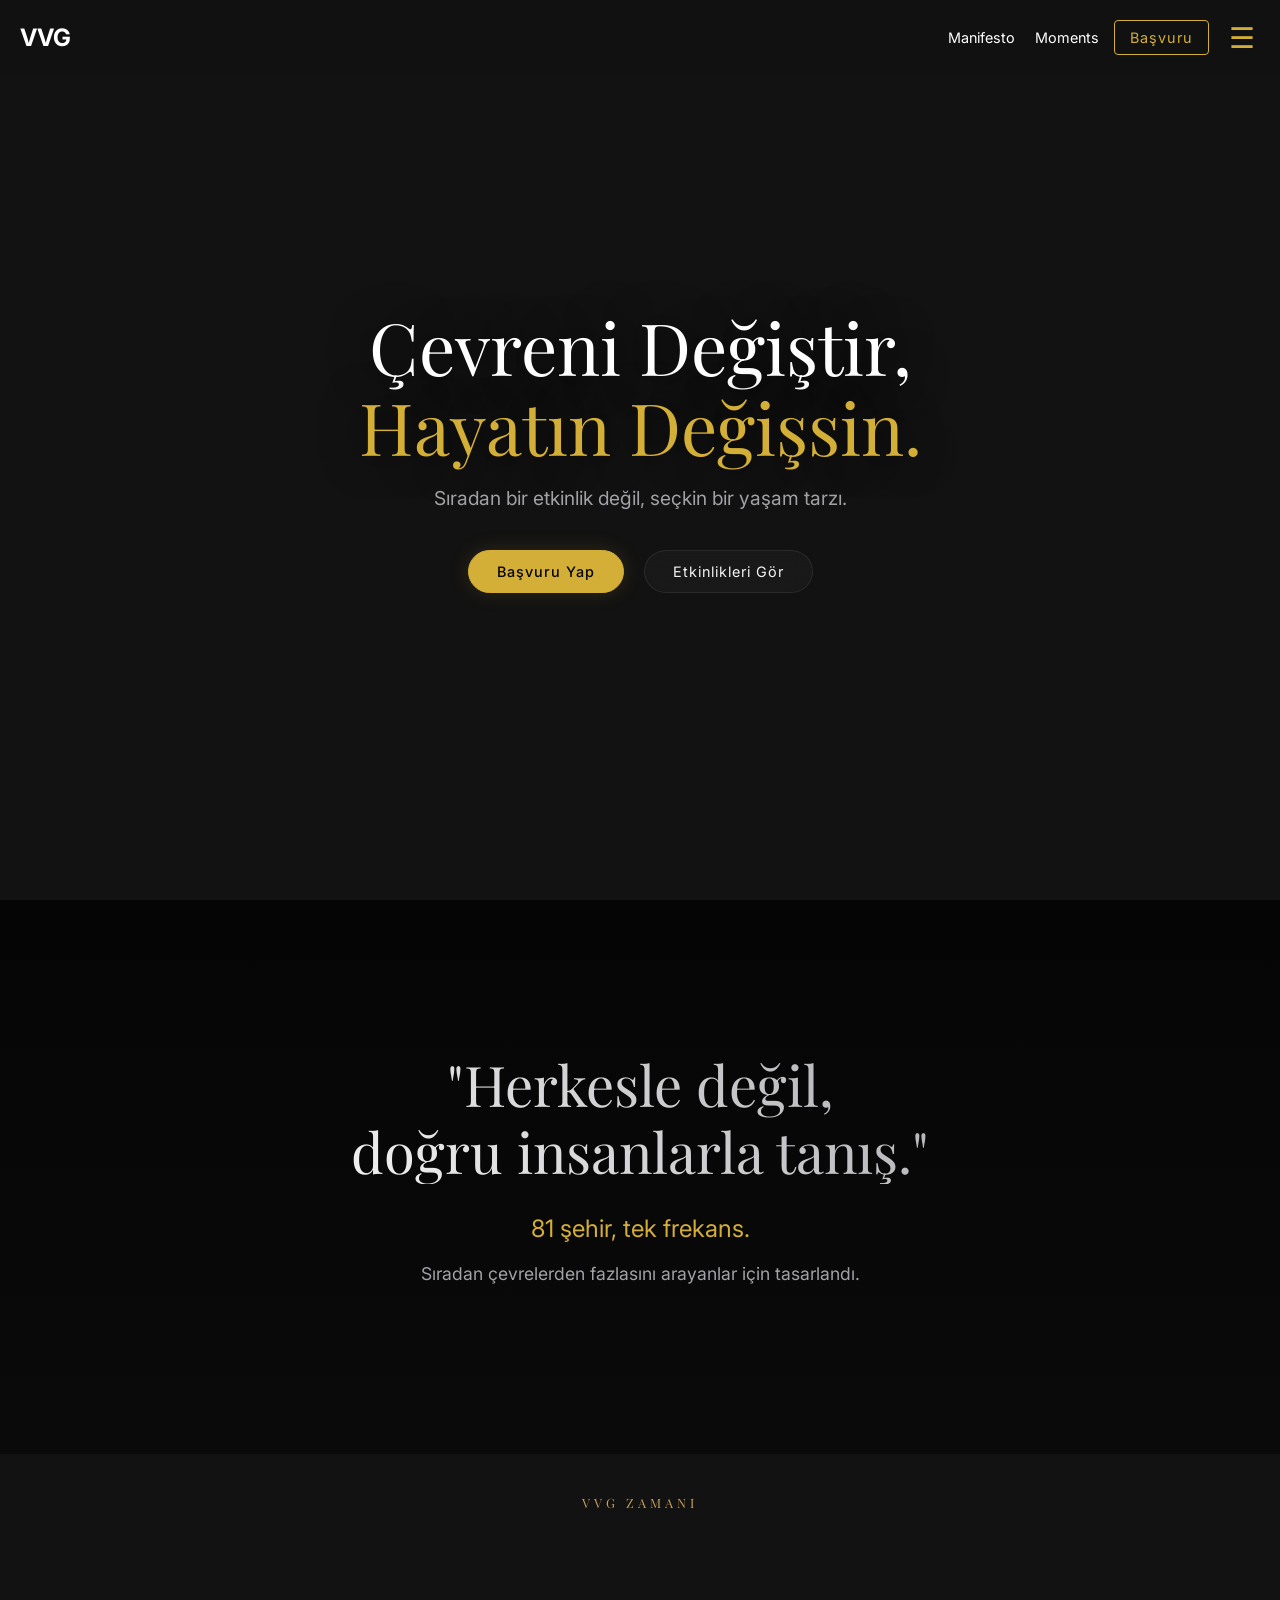
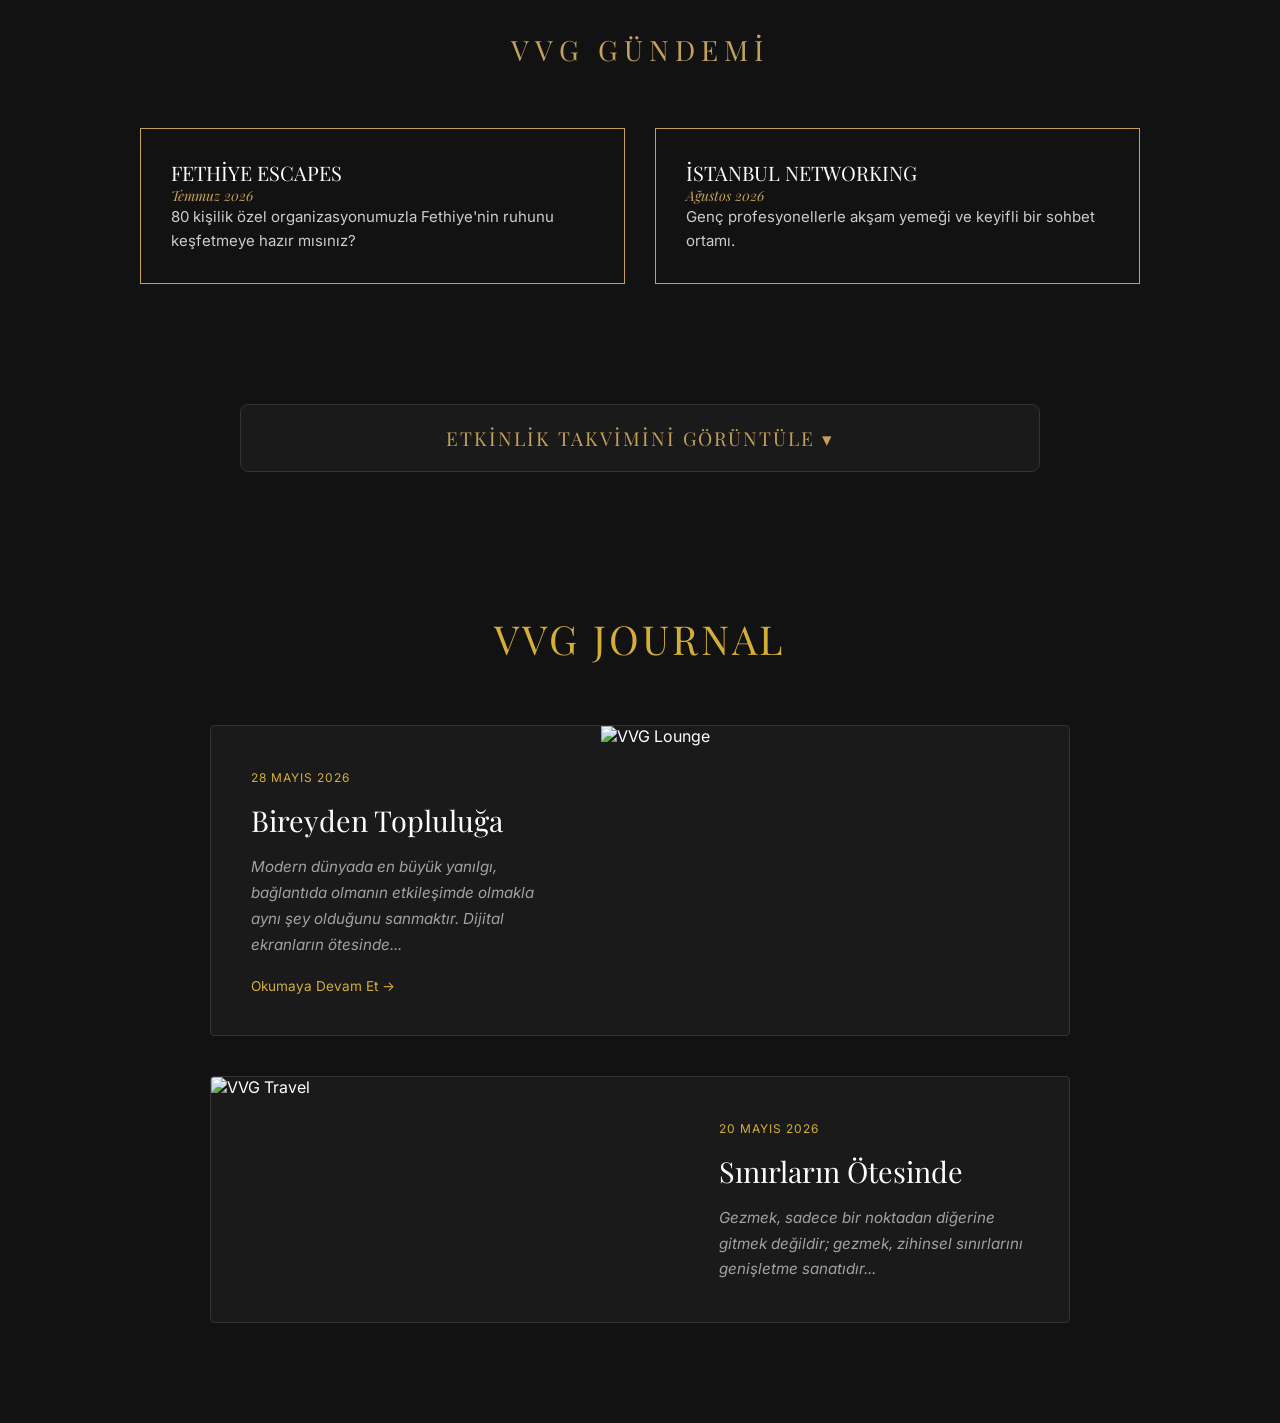
==== commit 4ec2beee: "Add files via upload" ====
--- a/index.html
+++ b/index.html
@@ -21,7 +21,6 @@
     <link rel="stylesheet" href="style.css">
 
     <meta name="description" content="VVG - Sosyal Etkinlik Topluluğu: Yalnızlığa son verin. Kamp, trekking, seyahat, tatil ve piknik etkinlikleriyle yeni arkadaşlıklar kurun. Kitap okuma kulüpleri ve nitelikli sosyalleşme platformu.">
-    
     <meta name="keywords" content="VVG, sosyal etkinlik, arkadaşlık, kamp, trekking, aktivite, seyahat, tatil, piknik, kitap okuma kulüpleri, sosyalleşme, yalnızlık, genç profesyoneller">
 
     <script type="application/ld+json">
@@ -34,54 +33,27 @@
       "keywords": "arkadaşlık, kamp, trekking, aktivite, seyahat, tatil, piknik, kitap okuma, yalnızlık, sosyalleşme"
     }
     </script>
-
-    <style>
-        /* Ekran kartını (GPU) zorlayarak 60fps akıcı animasyon sağlar */
-        .preloader {
-            will-change: opacity, visibility;
-        }
-        .preloader h1 {
-            will-change: transform, opacity;
-        }
-
-        @keyframes preloaderFadeOut {
-            0% { opacity: 1; visibility: visible; }
-            100% { opacity: 0; visibility: hidden; }
-        }
-        
-        /* translate3d komutu 3 boyutlu işlemciyi devreye sokarak takılmaları sıfırlar */
-        @keyframes textPullBack {
-            0% { opacity: 1; transform: scale(1) translate3d(0, 0, 0); }
-            100% { opacity: 0; transform: scale(0.85) translate3d(0, -30px, 0); }
-        }
-    </style>
 </head>
 <body style="background-color: #121212; color: #fff; margin: 0; font-family: 'Inter', sans-serif;">
 
     <nav class="glass-nav" style="display: flex; justify-content: space-between; align-items: center; padding: 20px 20px; position: fixed; top: 0; left: 0; width: 100%; z-index: 9999; background: rgba(18, 18, 18, 0.7); backdrop-filter: blur(10px);">
-        
         <div style="color: #fff; font-size: 1.5rem; font-weight: bold; cursor: pointer;">VVG</div>
-        
         <div style="display: flex; align-items: center; gap: 15px;">
             <div id="desktop-links" style="display: flex; gap: 20px;">
                 <a href="#manifesto" style="color: #fff; text-decoration: none; font-size: 0.9rem;">Manifesto</a>
                 <a href="#moments" style="color: #fff; text-decoration: none; font-size: 0.9rem;">Moments</a>
             </div>
-            
             <a href="#apply" class="btn-gold-outline" style="text-decoration: none; padding: 8px 15px; border: 1px solid #D4AF37; color: #D4AF37; border-radius: 4px;">Başvuru</a>
-
             <div onclick="toggleMenu()" style="cursor: pointer; font-size: 1.8rem; color: #D4AF37; padding: 0 5px;">☰</div>
         </div>
     </nav>
 
     <div id="mobileMenu" style="display: none; position: fixed; top: 0; left: 0; width: 100%; height: 100vh; background-color: #121212; z-index: 99999; flex-direction: column; align-items: center; justify-content: center; gap: 40px; border: 1px solid #D4AF37;">
         <div onclick="toggleMenu()" style="position: absolute; top: 30px; right: 30px; font-size: 2.5rem; color: #D4AF37; cursor: pointer;">✕</div>
-        
         <a href="#manifesto" onclick="toggleMenu()" style="color: #fff; font-size: 1.8rem; text-decoration: none; font-family: 'Playfair Display';">Manifesto</a>
         <a href="#moments" onclick="toggleMenu()" style="color: #fff; font-size: 1.8rem; text-decoration: none; font-family: 'Playfair Display';">Moments</a>
         <a href="#payment" onclick="toggleMenu()" style="color: #D4AF37; font-size: 1.8rem; text-decoration: none; font-family: 'Playfair Display';">Ödeme</a>
         <a href="#journal" onclick="toggleMenu()" style="color: #fff; font-size: 1.8rem; text-decoration: none; font-family: 'Playfair Display';">Journal</a>
-        
         <div style="display: flex; gap: 20px; margin-top: 20px;">
             <a href="https://www.instagram.com/veni_vidi_gez" style="color: #a1a1a6; font-size: 1rem; text-decoration: none;">INSTAGRAM</a>
             <a href="https://youtube.com/@veni_vidi_gez" style="color: #a1a1a6; font-size: 1rem; text-decoration: none;">YOUTUBE</a>
@@ -97,7 +69,7 @@
         
         <div class="hero-content">
             <h1 class="reveal-text">Çevreni Değiştir,<br><span class="text-gold">Hayatın Değişsin.</span></h1>
-            <p class="hero-sub reveal-text">Sıradan bir etkinlik değil, seçkin bir sosyal etkinlik topluluğu.</p>
+            <p class="hero-sub reveal-text">Sıradan bir etkinlik değil, seçkin bir yaşam tarzı.</p>
             <div class="hero-buttons reveal-text">
                 <a href="#apply" class="btn-gold">Başvuru Yap</a>
                 <a href="#moments" class="btn-glass">Etkinlikleri Gör</a>
@@ -117,39 +89,35 @@
         <p style="color: #C5A059; font-size: 0.8rem; letter-spacing: 4px; text-transform: uppercase; margin-bottom: 5px;">
             VVG Zamanı
         </p>
-        <div id="vvg-clock" style="color: #fff; font-size: 1.5rem; letter-spacing: 2px;">
-            </div>
+        <div id="vvg-clock" style="color: #fff; font-size: 1.5rem; letter-spacing: 2px;"></div>
     </div>
 
     <section style="background-color: #121212; padding: 80px 20px; font-family: 'Playfair Display', serif;">
-        <h2 style="color: #C5A059; text-align: center; text-transform: uppercase; letter-spacing: 6px; margin-bottom: 60px; font-size: 28px;">VVG GÜNDEMİ</h2>
+      <h2 style="color: #C5A059; text-align: center; text-transform: uppercase; letter-spacing: 6px; margin-bottom: 60px; font-size: 28px;">VVG GÜNDEMİ</h2>
+      <div style="display: grid; grid-template-columns: repeat(auto-fit, minmax(300px, 1fr)); gap: 30px; max-width: 1000px; margin: 0 auto;">
         
-        <div style="display: grid; grid-template-columns: repeat(auto-fit, minmax(300px, 1fr)); gap: 30px; max-width: 1000px; margin: 0 auto;">
-            
-            <div style="border: 1px solid #C5A059; padding: 30px; transition: 0.3s;">
-                <h3 style="color: #ffffff; margin-top: 0; font-size: 20px;">FETHİYE ESCAPES</h3>
-                <p style="color: #C5A059; font-style: italic; font-size: 14px;">Temmuz 2026</p>
-                <p style="color: #cccccc; line-height: 1.6; font-size: 15px;">80 kişilik özel organizasyonumuzla Fethiye'nin ruhunu keşfetmeye hazır mısınız?</p>
-            </div>
+        <div style="border: 1px solid #C5A059; padding: 30px; transition: 0.3s;">
+          <h3 style="color: #ffffff; margin-top: 0; font-size: 20px;">FETHİYE ESCAPES</h3>
+          <p style="color: #C5A059; font-style: italic; font-size: 14px;">Temmuz 2026</p>
+          <p style="color: #cccccc; line-height: 1.6; font-size: 15px; font-family: 'Inter', sans-serif;">80 kişilik özel organizasyonumuzla Fethiye'nin ruhunu keşfetmeye hazır mısınız?</p>
+        </div>
 
-            <div style="border: 1px solid #C5A059; padding: 30px; transition: 0.3s;">
-                <h3 style="color: #ffffff; margin-top: 0; font-size: 20px;">İSTANBUL NETWORKING</h3>
-                <p style="color: #C5A059; font-style: italic; font-size: 14px;">Ağustos 2026</p>
-                <p style="color: #cccccc; line-height: 1.6; font-size: 15px;">Genç profesyonellerle akşam yemeği ve keyifli bir sohbet ortamı.</p>
-            </div>
-
+        <div style="border: 1px solid #C5A059; padding: 30px; transition: 0.3s;">
+          <h3 style="color: #ffffff; margin-top: 0; font-size: 20px;">İSTANBUL NETWORKING</h3>
+          <p style="color: #C5A059; font-style: italic; font-size: 14px;">Ağustos 2026</p>
+          <p style="color: #cccccc; line-height: 1.6; font-size: 15px; font-family: 'Inter', sans-serif;">Genç profesyonellerle akşam yemeği ve keyifli bir sohbet ortamı.</p>
         </div>
+      </div>
     </section>
 
     <section id="calendar-section" style="background-color: #121212; padding: 40px 20px; text-align: center;">
-        <details style="max-width: 800px; margin: 0 auto; border: 1px solid #333; background: #1a1a1a; cursor: pointer; transition: 0.3s;">
+        <details style="max-width: 800px; margin: 0 auto; border: 1px solid #333; background: #1a1a1a; cursor: pointer; border-radius: 8px; transition: 0.3s;">
             <summary style="padding: 20px; color: #C5A059; font-family: 'Playfair Display', serif; font-size: 1.2rem; outline: none; list-style: none; letter-spacing: 2px;">
                 ETKİNLİK TAKVİMİNİ GÖRÜNTÜLE ▾
             </summary>
-
-            <div class="calendar-wrapper" style="padding: 20px; background: #121212;">
+            <div style="padding: 20px; background: #121212;">
                 <iframe src="https://calendar.google.com/calendar/embed?src=venividigez%40gmail.com&ctz=Europe%2FIstanbul" 
-                        style="border: 0; filter: invert(90%) hue-rotate(180deg) brightness(1.2);" 
+                        style="border: 0; filter: invert(90%) hue-rotate(180deg) brightness(1.2); border-radius: 4px;" 
                         width="100%" height="500" frameborder="0" scrolling="no">
                 </iframe>
             </div>
@@ -158,223 +126,20 @@
 
     <section id="journal-preview" style="padding: 100px 20px; background-color: #121212; color: #fff; max-width: 900px; margin: 0 auto;">
         <h2 style="color: #D4AF37; font-family: 'Playfair Display', serif; text-align: center; margin-bottom: 60px; letter-spacing: 3px; font-size: 2.5rem;">VVG JOURNAL</h2>
-        
         <div style="display: grid; grid-template-columns: 1fr; gap: 40px;">
             <div style="display: grid; grid-template-columns: 1fr 1.2fr; border: 1px solid #333; border-radius: 4px; overflow: hidden; background-color: #1a1a1a;">
                 <div style="padding: 40px;">
                     <span style="color: #D4AF37; font-size: 0.75rem; letter-spacing: 1px;">28 MAYIS 2026</span>
                     <h3 style="font-family: 'Playfair Display'; margin: 15px 0; color: #fff; font-size: 1.8rem;">Bireyden Topluluğa</h3>
-                    <p style="color: #a1a1a6; font-size: 0.95rem; line-height: 1.7; font-style: italic;">Modern dünyada en büyük yanılgı, bağlantıda olmanın etkileşimde olmakla aynı şey olduğunu sanmaktır. Dijital ekranların ötesinde...</p>
+                    <p style="color: #a1a1a6; font-size: 0.95rem; line-height: 1.7; font-style: italic; font-family: 'Inter', sans-serif;">Modern dünyada en büyük yanılgı, bağlantıda olmanın etkileşimde olmakla aynı şey olduğunu sanmaktır. Dijital ekranların ötesinde...</p>
                     <a href="journal.html" style="color: #D4AF37; text-decoration: none; font-size: 0.85rem; margin-top: 20px; display: inline-block;">Okumaya Devam Et &rarr;</a>
                 </div>
                 <img src="vvg_lounge_atmosfer.jpg.png" alt="VVG Lounge" style="width: 100%; height: 100%; object-fit: cover;">
             </div>
-
             <div style="display: grid; grid-template-columns: 1.2fr 1fr; border: 1px solid #333; border-radius: 4px; overflow: hidden; background-color: #1a1a1a;">
                 <img src="vvg_travel_atmosfer.jpg" alt="VVG Travel" style="width: 100%; height: 100%; object-fit: cover;">
                 <div style="padding: 40px;">
                     <span style="color: #D4AF37; font-size: 0.75rem; letter-spacing: 1px;">20 MAYIS 2026</span>
                     <h3 style="font-family: 'Playfair Display'; margin: 15px 0; color: #fff; font-size: 1.8rem;">Sınırların Ötesinde</h3>
-                    <p style="color: #a1a1a6; font-size: 0.95rem; line-height: 1.7; font-style: italic;">Gezmek, sadece bir noktadan diğerine gitmek değildir; gezmek, zihinsel sınırlarını genişletme sanatıdır...</p>
-                    <a href="journal.html" style="color: #D4AF37; text-decoration: none; font-size: 0.85rem; margin-top: 20px; display: inline-block;">Okumaya Devam Et &rarr;</a>
-                </div>
-            </div>
-        </div>
-
-        <div style="text-align: center; margin-top: 60px;">
-            <a href="journal.html" style="color: #D4AF37; text-decoration: none; border: 1px solid #D4AF37; padding: 12px 30px; border-radius: 2px; font-size: 0.9rem; letter-spacing: 2px;">TÜMÜNÜ KEŞFET</a>
-        </div>
-    </section>
-
-    <section id="moments" class="moments">
-        <h3 class="section-title text-center gsap-reveal">VVG Moments</h3>
-        <div class="gallery-wrapper">
-            <div class="gallery-container">
-                <div class="gallery-card"><div class="card-glow"></div><span>Exclusive Dinner</span></div>
-                <div class="gallery-card"><div class="card-glow"></div><span>Yacht Party</span></div>
-                <div class="gallery-card"><div class="card-glow"></div><span>Art & Wine</span></div>
-                <div class="gallery-card"><div class="card-glow"></div><span>Networking</span></div>
-            </div>
-        </div>
-    </section>
-
-    <section id="architect" class="apply-section" style="padding-top: 80px; padding-bottom: 40px;">
-        <div style="max-width: 1000px; margin: 0 auto; width: 100%; display: flex; flex-wrap: wrap; align-items: center; gap: 50px;">
-            <div class="gsap-reveal" style="flex: 1; min-width: 300px; height: 550px; background: url('assets/images/omer.jpg') center/cover; filter: grayscale(100%) contrast(110%); border-radius: 4px;"></div>
-            <div class="gsap-reveal" style="flex: 1; min-width: 300px; text-align: left;">
-                <span style="color: #D4AF37; font-size: 0.85rem; font-weight: 500; letter-spacing: 3px; text-transform: uppercase;">Topluluk Mimarı</span>
-                <h3 style="color: #fff; font-family: 'Playfair Display', serif; font-size: 2.8rem; margin: 15px 0 25px 0; font-weight: 400;">Ömer Beker</h3>
-                <p style="color: #a1a1a6; font-size: 1.1rem; line-height: 1.8; font-style: italic; margin-bottom: 25px; font-family: 'Playfair Display', serif;">
-                    "Frekansını bulduğunda, kalabalıklar yerini seçkin bir çevreye bırakır. VVG, sadece mekanları değil, o mekanları dolduran vizyonu tasarlamak için kuruldu."
-                </p>
-                <div style="width: 40px; height: 1px; background-color: #D4AF37; margin-top: 30px;"></div>
-            </div>
-        </div>
-    </section>
-
-    <section style="padding: 40px 20px; background-color: #121212; border-top: 1px solid #333; text-align: center;">
-        <p style="color: #D4AF37; font-size: 0.9rem; letter-spacing: 2px; text-transform: uppercase;">Topluluk Mimarı'ndan Not</p>
-        <p style="color: #fff; font-family: 'Playfair Display'; font-style: italic; margin-top: 15px; font-size: 1.2rem;">
-            "VVG'de arkadaşlık bir rastlantı değil, ortak bir vizyonun sonucudur."
-        </p>
-    </section>
-
-    <section id="faq" class="apply-section" style="padding-top: 50px;">
-        <div style="max-width: 800px; margin: 0 auto; width: 100%;">
-            <h3 class="section-title text-center gsap-reveal" style="margin-bottom: 40px;">Sıkça Sorulan Sorular</h3>
-            
-            <div class="faq-wrapper gsap-reveal" style="display: flex; flex-direction: column; gap: 15px;">
-                <details style="background: rgba(255, 255, 255, 0.03); border: 1px solid rgba(255, 255, 255, 0.08); border-radius: 12px; cursor: pointer; transition: all 0.3s ease;">
-                    <summary style="padding: 20px; color: #fff; font-size: 1.1rem; font-weight: 500; outline: none; list-style: none; display: flex; justify-content: space-between; align-items: center;">
-                        VVG etkinliklerine herkes katılabilir mi?
-                        <span style="color: #D4AF37;">+</span>
-                    </summary>
-                    <div style="padding: 0 20px 20px 20px; color: #a1a1a6; font-size: 0.95rem; line-height: 1.6; border-top: 1px solid rgba(255, 255, 255, 0.05); margin-top: 10px; padding-top: 15px;">
-                        Hayır. VVG, kapalı bir sosyal etkinlik topluluğudur. Ağımızın kalitesini korumak adına tüm başvurular LinkedIn profili veya içeriden referans yoluyla yönetim ekibimiz tarafından değerlendirilmektedir.
-                    </div>
-                </details>
-
-                <details style="background: rgba(255, 255, 255, 0.03); border: 1px solid rgba(255, 255, 255, 0.08); border-radius: 12px; cursor: pointer; transition: all 0.3s ease;">
-                    <summary style="padding: 20px; color: #fff; font-size: 1.1rem; font-weight: 500; outline: none; list-style: none; display: flex; justify-content: space-between; align-items: center;">
-                        Başvuru süreci nasıl işler?
-                        <span style="color: #D4AF37;">+</span>
-                    </summary>
-                    <div style="padding: 0 20px 20px 20px; color: #a1a1a6; font-size: 0.95rem; line-height: 1.6; border-top: 1px solid rgba(255, 255, 255, 0.05); margin-top: 10px; padding-top: 15px;">
-                        Sitemiz üzerinden doldurduğunuz form ekibimize ulaşır. Vizyonumuzla ve hedef kitlemizle uyumlu bulunan adaylarla iletişime geçilir ve yaklaşan ilk tanışma konseptli etkinliklerimize davet edilirler.
-                    </div>
-                </details>
-
-                <details style="background: rgba(255, 255, 255, 0.03); border: 1px solid rgba(255, 255, 255, 0.08); border-radius: 12px; cursor: pointer; transition: all 0.3s ease;">
-                    <summary style="padding: 20px; color: #fff; font-size: 1.1rem; font-weight: 500; outline: none; list-style: none; display: flex; justify-content: space-between; align-items: center;">
-                        Etkinliklerde yaş veya meslek grupları karışık mı oluyor?
-                        <span style="color: #D4AF37;">+</span>
-                    </summary>
-                    <div style="padding: 0 20px 20px 20px; color: #a1a1a6; font-size: 0.95rem; line-height: 1.6; border-top: 1px solid rgba(255, 255, 255, 0.05); margin-top: 10px; padding-top: 15px;">
-                        Hayır. Topluluğumuz profesyonel statüye göre segmente edilmiştir. Üniversite mezunları/genç profesyoneller ile öğrenciler, kendi dinamiklerine uygun olarak ayrı gruplandırılır ve etkinlikler bu homojen yapıya göre planlanır.
-                    </div>
-                </details>
-
-                <details style="background: rgba(255, 255, 255, 0.03); border: 1px solid rgba(255, 255, 255, 0.08); border-radius: 12px; cursor: pointer; transition: all 0.3s ease;">
-                    <summary style="padding: 20px; color: #fff; font-size: 1.1rem; font-weight: 500; outline: none; list-style: none; display: flex; justify-content: space-between; align-items: center;">
-                        Sadece lokal buluşmalar mı düzenleniyor?
-                        <span style="color: #D4AF37;">+</span>
-                    </summary>
-                    <div style="padding: 0 20px 20px 20px; color: #a1a1a6; font-size: 0.95rem; line-height: 1.6; border-top: 1px solid rgba(255, 255, 255, 0.05); margin-top: 10px; padding-top: 15px;">
-                        Vizyonumuz çok daha geniş. Lokal networking buluşmalarının yanı sıra, VVG Escapes konseptimizle Temmuz ayındaki 80 kişilik Fethiye tatili gibi geniş çaplı, ulusal düzeyde seyahat ve deneyim organizasyonları da gerçekleştiriyoruz.
-                    </div>
-                </details>
-
-                <details style="background: rgba(255, 255, 255, 0.03); border: 1px solid rgba(255, 255, 255, 0.08); border-radius: 12px; cursor: pointer; transition: all 0.3s ease;">
-                    <summary style="padding: 20px; color: #fff; font-size: 1.1rem; font-weight: 500; outline: none; list-style: none; display: flex; justify-content: space-between; align-items: center;">
-                        Etkinliklere dışarıdan misafir getirebilir miyim?
-                        <span style="color: #D4AF37;">+</span>
-                    </summary>
-                    <div style="padding: 0 20px 20px 20px; color: #a1a1a6; font-size: 0.95rem; line-height: 1.6; border-top: 1px solid rgba(255, 255, 255, 0.05); margin-top: 10px; padding-top: 15px;">
-                        Topluluk içi dinamiği ve güveni korumak en büyük önceliğimizdir. Bu nedenle, önceden yönetim onayı alınmamış veya başvuru sürecinden geçmemiş misafirlerin etkinliklerimize katılımı maalesef mümkün değildir.
-                    </div>
-                </details>
-            </div>
-        </div>
-    </section>
-
-    <section id="apply" class="apply-section">
-        <div class="glass-form-container gsap-reveal">
-            <h2 class="text-gold">Topluluğa Katıl</h2>
-            <p>VVG herkese açık değildir. Başvurunuz yönetim ekibimiz tarafından incelenecektir.</p>
-            
-            <div class="premium-form" style="margin-top: 30px;">
-                <a href="https://forms.gle/AvxsHnuWCu1ib8Dw6" target="_blank" class="btn-gold w-100" style="display: block; text-align: center; text-decoration: none; padding: 15px;">
-                    Başvuru Formunu Aç
-                </a>
-            </div>
-        </div>
-    </section>
-
-    <section id="payment" class="apply-section" style="padding-top: 50px;">
-        <div class="glass-form-container gsap-reveal">
-            <h2 class="text-gold">Bağış ve Ödemeler</h2>
-            <p>Tüm ödemeler, Veni Vidi Gez Derneği resmi hesabına BAĞIŞ olarak yapılmaktadır.</p>
-            
-            <details style="margin-top: 30px; background: rgba(255, 255, 255, 0.03); border: 1px solid rgba(255, 255, 255, 0.08); border-radius: 12px; text-align: left; cursor: pointer; transition: all 0.3s ease;">
-                <summary style="padding: 20px; color: #D4AF37; font-size: 1.1rem; font-weight: 500; outline: none; list-style: none;">
-                    Hesap Bilgilerini Göster / Gizle 
-                </summary>
-                
-                <div style="padding: 0 30px 30px 30px; border-top: 1px solid rgba(255, 255, 255, 0.05); margin-top: 10px; padding-top: 20px;">
-                    <p style="color: #a1a1a6; font-size: 0.85rem; margin-bottom: 5px; text-transform: uppercase; letter-spacing: 1px;">Hesap Sahibi</p>
-                    <p style="color: #fff; font-size: 1.1rem; font-weight: 500; margin-bottom: 20px;">Veni Vidi Gez Derneği</p>
-                    
-                    <p style="color: #a1a1a6; font-size: 0.85rem; margin-bottom: 5px; text-transform: uppercase; letter-spacing: 1px;">IBAN</p>
-                    <div style="border-bottom: 1px solid rgba(212, 175, 55, 0.3); padding-bottom: 10px;">
-                        <span style="color: #D4AF37; font-family: 'Inter', monospace; font-size: 1.1rem; letter-spacing: 1px;">TR91 0001 0023 5197 9988 3650 01</span>
-                    </div>
-                    
-                    <div style="margin-top: 20px; background: rgba(212, 175, 55, 0.05); border-left: 3px solid #D4AF37; padding: 15px; border-radius: 4px;">
-                        <p style="color: #fff; font-size: 0.95rem; font-weight: 500; margin-bottom: 8px;">🏷️ Açıklama: Ad Soyad + BAĞIŞ</p>
-                        <p style="color: #a1a1a6; font-size: 0.85rem; line-height: 1.5;">🧾 Bağış makbuzu kesilebilmesi için bu açıklama zorunludur. Farklı açıklamalar içeren dekontlar kesinlikle kabul edilmeyecektir.</p>
-                    </div>
-                </div>
-            </details>
-        </div>
-    </section>
-
-    <div style="text-align: center; margin: 50px 0;">
-        <a href="https://wa.me/905072764100?text=Merhaba, VVG topluluğuna katılmak ve detaylı bilgi almak istiyorum." 
-           style="display: inline-block; padding: 15px 30px; background-color: #121212; border: 1px solid #C5A059; color: #C5A059; text-decoration: none; font-weight: bold; letter-spacing: 2px; transition: 0.3s;"
-           onmouseover="this.style.backgroundColor='#C5A059'; this.style.color='#121212';" 
-           onmouseout="this.style.backgroundColor='#121212'; this.style.color='#C5A059';">
-           BİZE ULAŞIN
-        </a>
-    </div>
-
-    <footer style="background-color: #0a0a0a; padding: 60px 20px 30px; text-align: center; border-top: 1px solid rgba(255, 255, 255, 0.05); margin-top: 50px;">
-        <div style="max-width: 800px; margin: 0 auto; display: flex; flex-direction: column; align-items: center; gap: 25px;">
-            
-            <h2 style="color: #D4AF37; font-family: 'Playfair Display', serif; font-size: 2rem; letter-spacing: 4px; margin: 0;">VVG</h2>
-            
-            <div style="display: flex; gap: 20px; justify-content: center; align-items: center; flex-wrap: wrap;">
-                <a href="https://www.instagram.com/veni_vidi_gez" target="_blank" style="color: #a1a1a6; text-decoration: none; font-size: 0.95rem; letter-spacing: 1px; transition: color 0.3s ease;" onmouseover="this.style.color='#fff'" onmouseout="this.style.color='#a1a1a6'">Instagram</a>
-                <span style="color: rgba(255, 255, 255, 0.2);">|</span>
-                <a href="https://youtube.com/@veni_vidi_gez" target="_blank" style="color: #a1a1a6; text-decoration: none; font-size: 0.95rem; letter-spacing: 1px; transition: color 0.3s ease;" onmouseover="this.style.color='#fff'" onmouseout="this.style.color='#a1a1a6'">YouTube</a>
-                <span style="color: rgba(255, 255, 255, 0.2);">|</span>
-                <a href="https://www.linkedin.com/company/venividigez/" target="_blank" style="color: #a1a1a6; text-decoration: none; font-size: 0.95rem; letter-spacing: 1px; transition: color 0.3s ease;" onmouseover="this.style.color='#fff'" onmouseout="this.style.color='#a1a1a6'">LinkedIn</a>
-                <span style="color: rgba(255, 255, 255, 0.2);">|</span>
-                <a href="mailto:venividigez@gmail.com" style="color: #D4AF37; text-decoration: none; font-size: 0.95rem; letter-spacing: 1px; transition: opacity 0.3s ease;" onmouseover="this.style.opacity='0.7'" onmouseout="this.style.opacity='1'">venividigez@gmail.com</a>
-            </div>
-
-            <p style="color: rgba(255, 255, 255, 0.3); font-size: 0.8rem; margin-top: 20px; letter-spacing: 1px;">
-                &copy; 2026 Veni Vidi Gez Tüm Hakları Saklıdır.<br>
-                <a href="#" style="color: rgba(255, 255, 255, 0.3); text-decoration: underline;">KVKK & Gizlilik Politikası</a>
-            </p>
-        </div>
-    </footer>
-
-    <script>
-        // Mobil Menü Aç/Kapat
-        function toggleMenu() {
-            var menu = document.getElementById("mobileMenu");
-            if (menu.style.display === "none" || menu.style.display === "") {
-                menu.style.display = "flex";
-            } else {
-                menu.style.display = "none";
-            }
-        }
-
-        // Desktop Linkleri Gizleme (Mobilde)
-        if (window.innerWidth < 768) {
-            var desktopLinks = document.getElementById('desktop-links');
-            if(desktopLinks) desktopLinks.style.display = 'none';
-        }
-
-        // VVG Saat Fonksiyonu
-        function updateVVGClock() {
-            const now = new Date();
-            const timeString = now.toLocaleTimeString('tr-TR', { hour: '2-digit', minute: '2-digit' });
-            const clockEl = document.getElementById('vvg-clock');
-            if(clockEl) clockEl.innerHTML = timeString;
-        }
-        setInterval(updateVVGClock, 1000);
-        updateVVGClock();
-    </script>
-</body>
-</html>+                    <p style="color: #a1a1a6; font-size: 0.95rem; line-height: 1.7; font-style: italic; font-family: 'Inter', sans-serif;">Gezmek, sadece bir noktadan diğerine gitmek değildir; gezmek, zihinsel sınırlarını genişletme sanatıdır...</p>
+                    <a href="journal.html" style="color: #D4AF37; text-decoration: none; font-size: 0.8
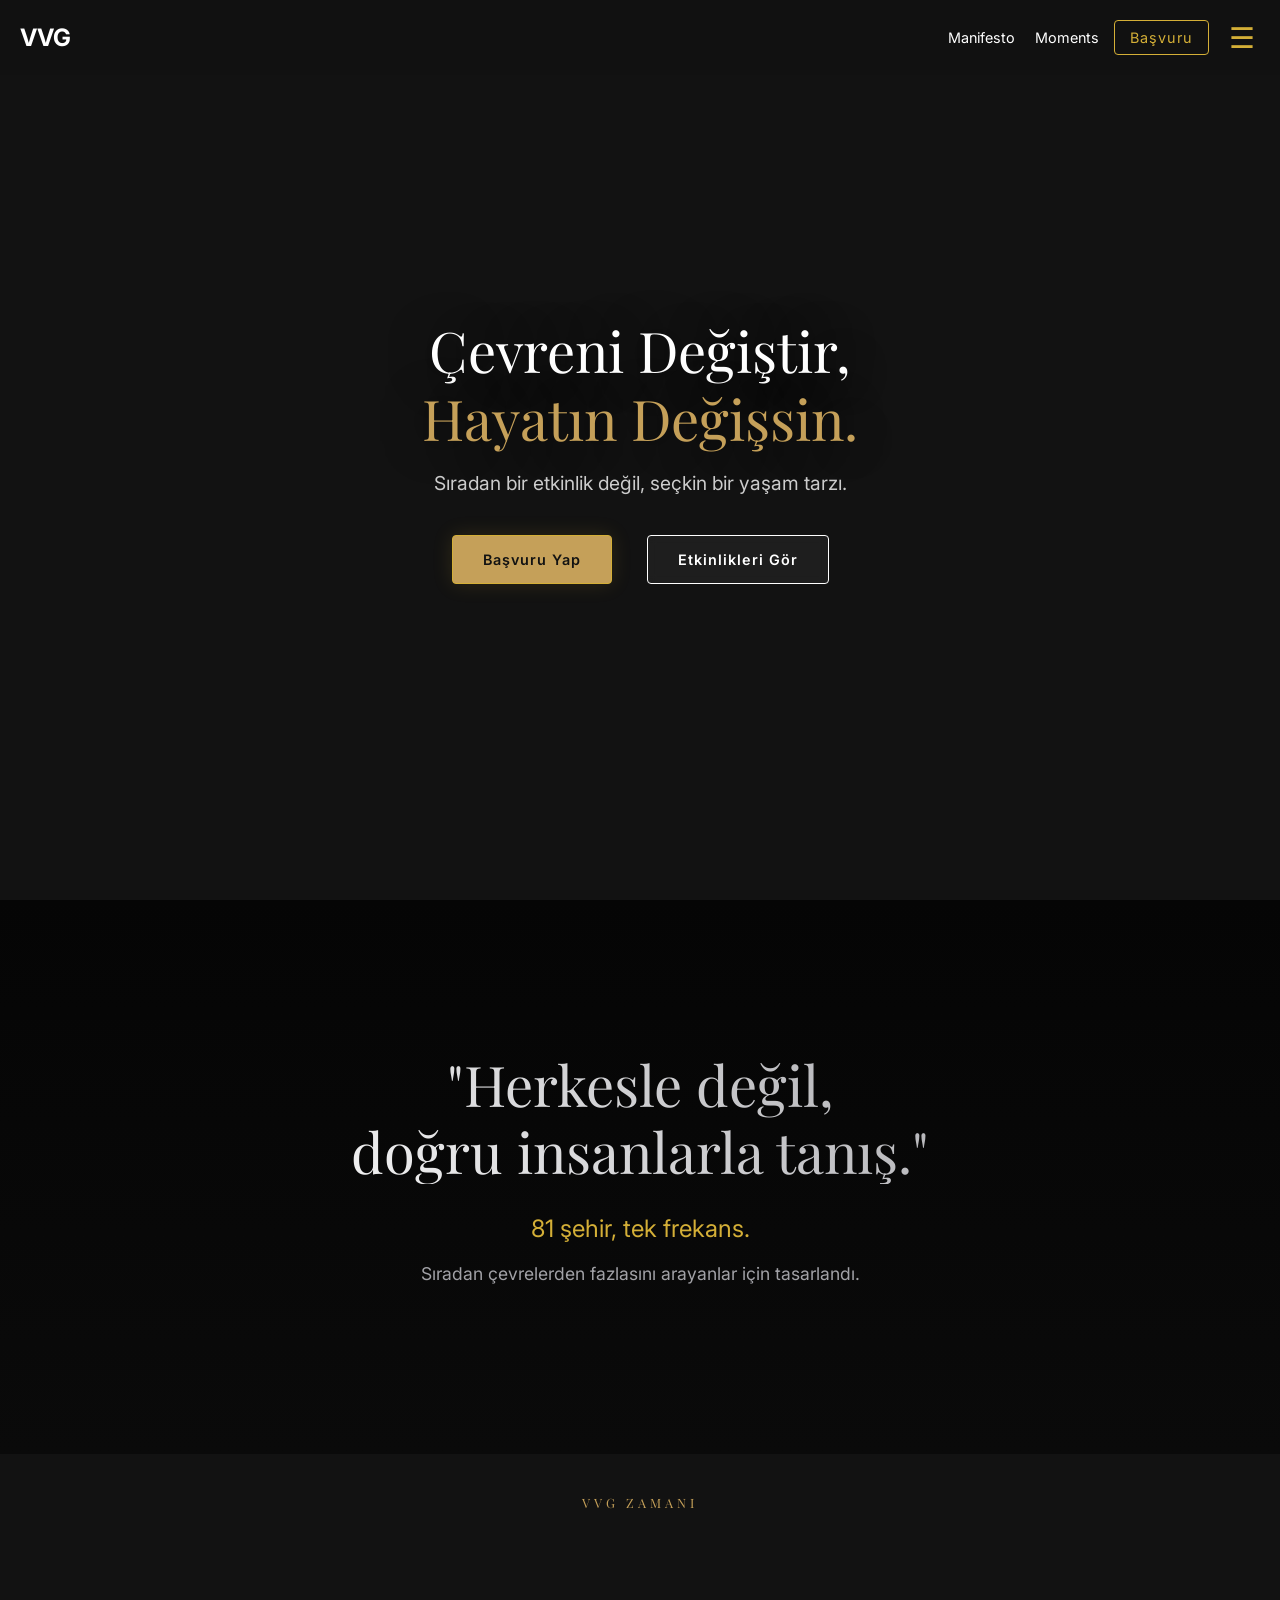
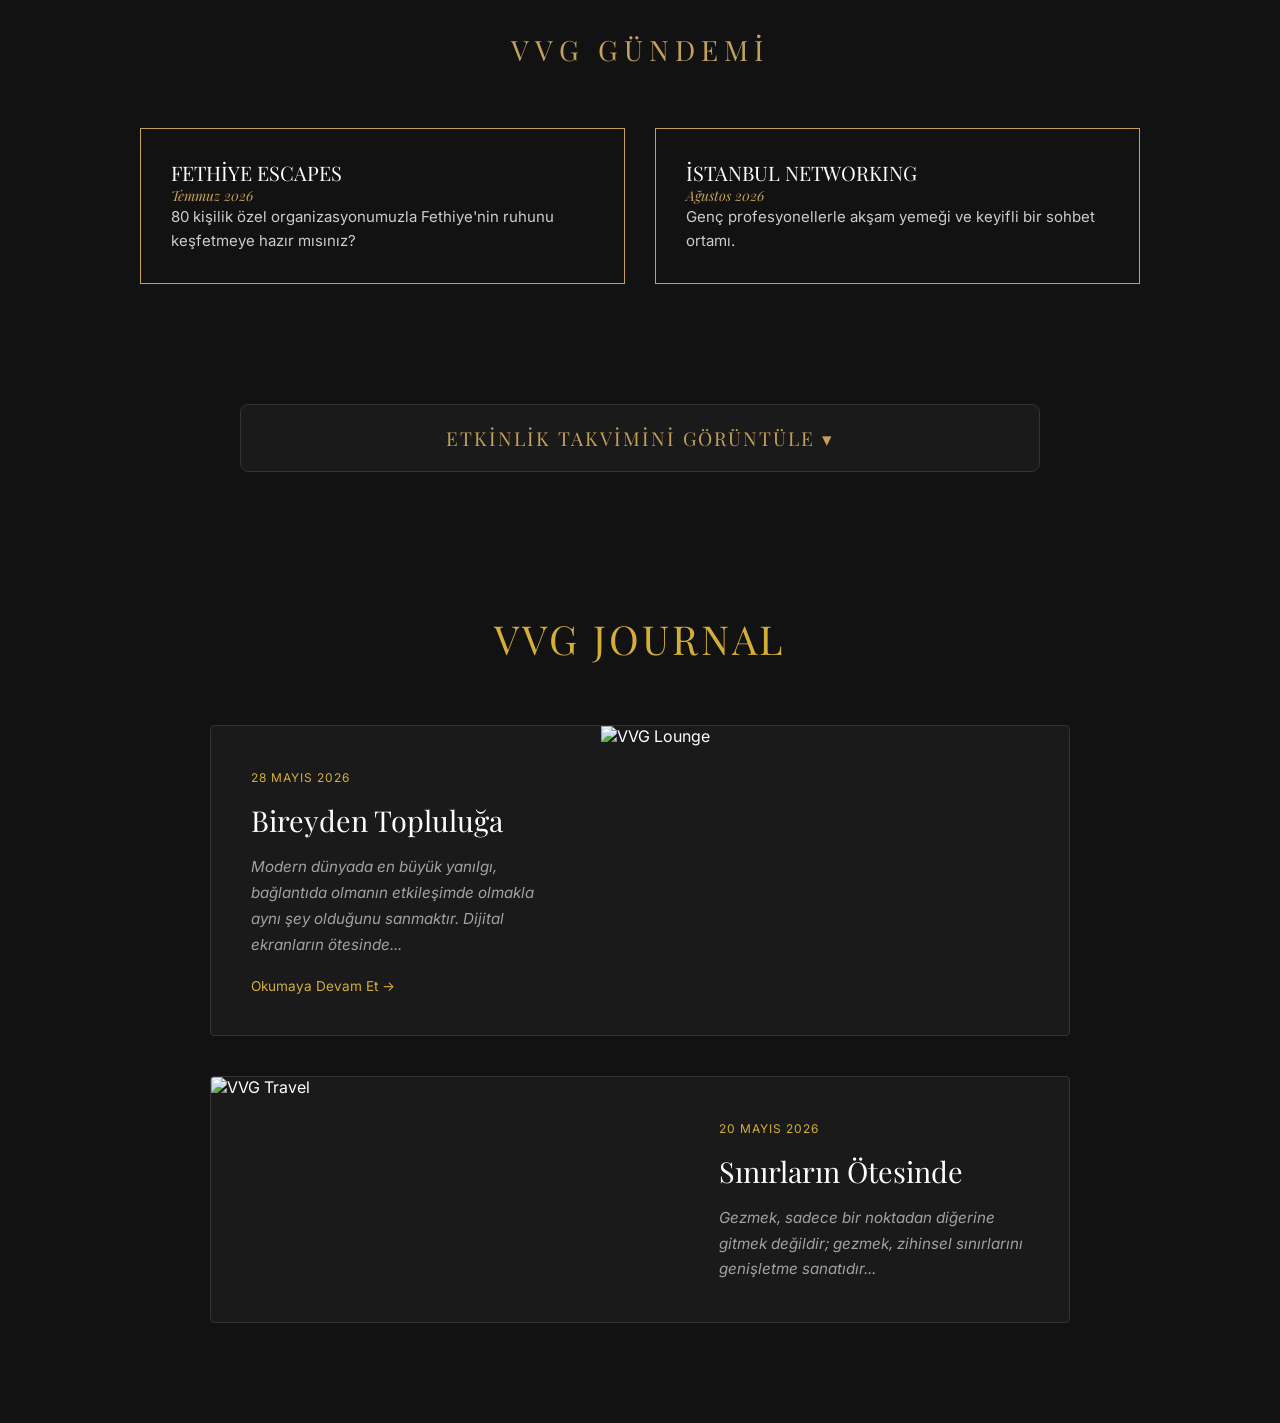
==== commit 78f9fe30: "Add files via upload" ====
--- a/index.html
+++ b/index.html
@@ -61,18 +61,20 @@
         </div>
     </div>
 
-    <header class="hero">
-        <div class="video-container">
-            <video src="assets/videos/acilis.mp4" autoplay muted loop playsinline></video>
-            <div class="video-overlay"></div>
+    <header class="hero" style="position: relative; height: 100vh; display: flex; align-items: center; justify-content: center; text-align: center; overflow: hidden;">
+        
+        <div class="video-container" style="position: absolute; top: 0; left: 0; width: 100%; height: 100%; z-index: -1;">
+            <video src="assets/videos/acilis.mp4" autoplay muted loop playsinline style="width: 100%; height: 100%; object-fit: cover;"></video>
+            <div class="video-overlay" style="position: absolute; top: 0; left: 0; width: 100%; height: 100%; background: rgba(18, 18, 18, 0.7);"></div>
         </div>
         
-        <div class="hero-content">
-            <h1 class="reveal-text">Çevreni Değiştir,<br><span class="text-gold">Hayatın Değişsin.</span></h1>
-            <p class="hero-sub reveal-text">Sıradan bir etkinlik değil, seçkin bir yaşam tarzı.</p>
+        <div class="hero-content" style="position: relative; z-index: 1; padding: 0 20px;">
+            <h1 class="reveal-text" style="color: #fff; font-family: 'Playfair Display', serif; font-size: 3.5rem; margin: 0; line-height: 1.2;">Çevreni Değiştir,<br><span class="text-gold" style="color: #C5A059;">Hayatın Değişsin.</span></h1>
+            <p class="hero-sub reveal-text" style="font-size: 1.2rem; margin: 20px 0 40px 0; color: #ccc;">Sıradan bir etkinlik değil, seçkin bir yaşam tarzı.</p>
+            
             <div class="hero-buttons reveal-text">
-                <a href="#apply" class="btn-gold">Başvuru Yap</a>
-                <a href="#moments" class="btn-glass">Etkinlikleri Gör</a>
+                <a href="#apply" class="btn-gold" style="display: inline-block; color: #121212; background-color: #C5A059; text-decoration: none; padding: 15px 30px; font-weight: 600; border-radius: 4px; margin-right: 15px; transition: 0.3s;">Başvuru Yap</a>
+                <a href="#moments" class="btn-glass" style="display: inline-block; color: #fff; border: 1px solid #fff; text-decoration: none; padding: 15px 30px; font-weight: 600; border-radius: 4px; background: rgba(255,255,255,0.05); backdrop-filter: blur(5px); transition: 0.3s;">Etkinlikleri Gör</a>
             </div>
         </div>
     </header>
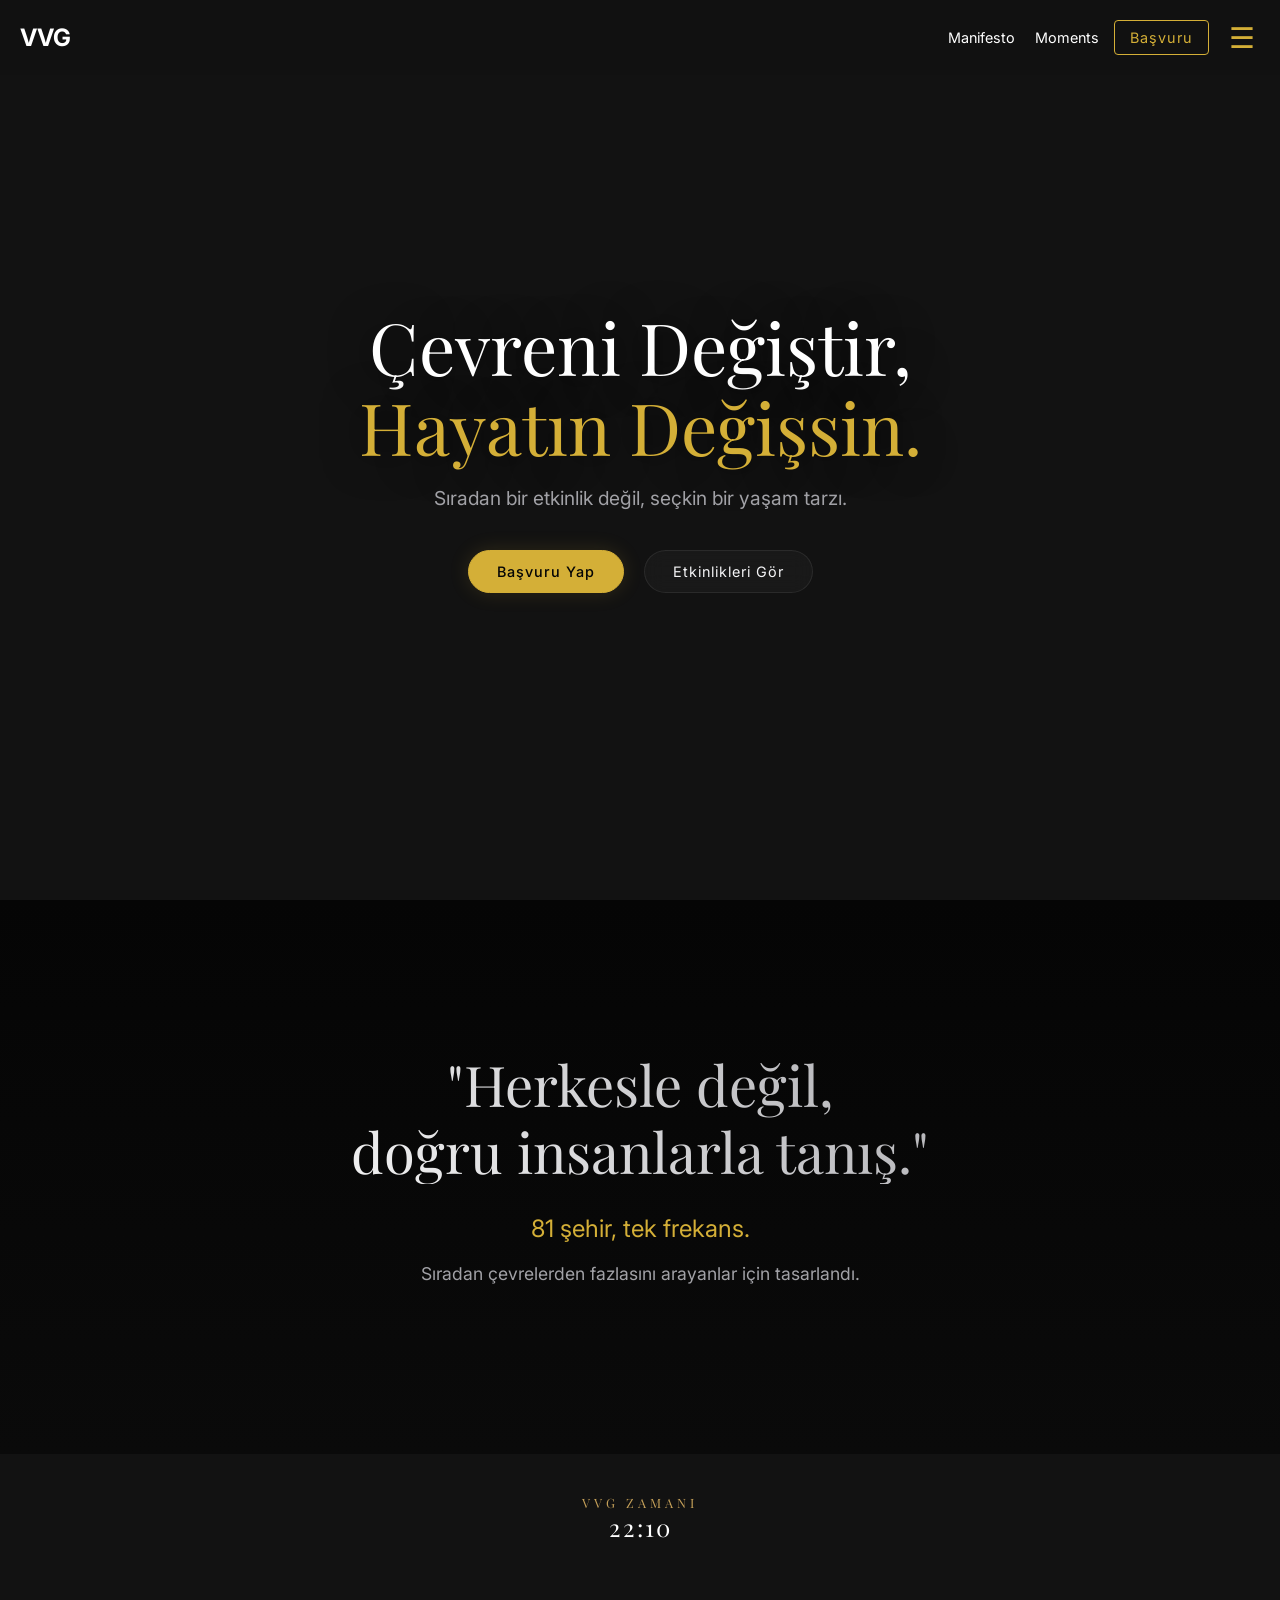
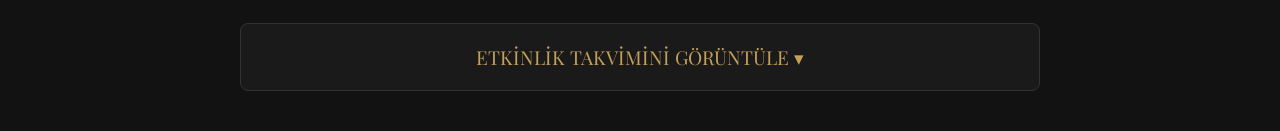
==== commit 9fda4d65: "Add files via upload" ====
--- a/index.html
+++ b/index.html
@@ -4,33 +4,26 @@
     <meta charset="UTF-8">
     <meta name="viewport" content="width=device-width, initial-scale=1.0">
     <title>VVG | Sosyal Etkinlik Topluluğu</title>
-    
     <link rel="icon" type="image/x-icon" href="favicon.ico">
     <link rel="canonical" href="https://venividigez.com" />
-    
     <meta property="og:title" content="VVG | Sıradan Çevrelerden Fazlası">
     <meta property="og:description" content="Çevreni Değiştir, Hayatın Değişsin. Veni Vidi Gez, seçkin bir sosyal etkinlik topluluğudur.">
     <meta property="og:type" content="website">
     <meta property="og:url" content="https://venividigez.com">
     <meta property="og:image" content="assets/images/og-image.jpg">
-    
     <link rel="preconnect" href="https://fonts.googleapis.com">
     <link rel="preconnect" href="https://fonts.gstatic.com" crossorigin>
     <link href="https://fonts.googleapis.com/css2?family=Inter:wght@300;400;500&family=Playfair+Display:ital,wght@0,400;0,600;1,400&display=swap" rel="stylesheet">
-    
     <link rel="stylesheet" href="style.css">
-
-    <meta name="description" content="VVG - Sosyal Etkinlik Topluluğu: Yalnızlığa son verin. Kamp, trekking, seyahat, tatil ve piknik etkinlikleriyle yeni arkadaşlıklar kurun. Kitap okuma kulüpleri ve nitelikli sosyalleşme platformu.">
-    <meta name="keywords" content="VVG, sosyal etkinlik, arkadaşlık, kamp, trekking, aktivite, seyahat, tatil, piknik, kitap okuma kulüpleri, sosyalleşme, yalnızlık, genç profesyoneller">
-
+    <meta name="description" content="VVG - Sosyal Etkinlik Topluluğu: Yalnızlığa son verin. Kamp, trekking, seyahat, tatil ve piknik etkinlikleriyle yeni arkadaşlıklar kurun.">
+    <meta name="keywords" content="VVG, sosyal etkinlik, arkadaşlık, kamp, trekking, aktivite, seyahat, tatil, piknik, sosyalleşme, genç profesyoneller">
     <script type="application/ld+json">
     {
       "@context": "https://schema.org",
       "@type": "Organization",
       "name": "Veni Vidi Gez (VVG)",
       "description": "Üniversite mezunları ve genç profesyoneller için kamp, seyahat, kitap okuma kulüpleri ve sosyalleşme etkinlikleri düzenleyen bir topluluk.",
-      "url": "https://venividigez.com",
-      "keywords": "arkadaşlık, kamp, trekking, aktivite, seyahat, tatil, piknik, kitap okuma, yalnızlık, sosyalleşme"
+      "url": "https://venividigez.com"
     }
     </script>
 </head>
@@ -54,27 +47,19 @@
         <a href="#moments" onclick="toggleMenu()" style="color: #fff; font-size: 1.8rem; text-decoration: none; font-family: 'Playfair Display';">Moments</a>
         <a href="#payment" onclick="toggleMenu()" style="color: #D4AF37; font-size: 1.8rem; text-decoration: none; font-family: 'Playfair Display';">Ödeme</a>
         <a href="#journal" onclick="toggleMenu()" style="color: #fff; font-size: 1.8rem; text-decoration: none; font-family: 'Playfair Display';">Journal</a>
-        <div style="display: flex; gap: 20px; margin-top: 20px;">
-            <a href="https://www.instagram.com/veni_vidi_gez" style="color: #a1a1a6; font-size: 1rem; text-decoration: none;">INSTAGRAM</a>
-            <a href="https://youtube.com/@veni_vidi_gez" style="color: #a1a1a6; font-size: 1rem; text-decoration: none;">YOUTUBE</a>
-            <a href="https://www.linkedin.com/company/venividigez/" style="color: #a1a1a6; font-size: 1rem; text-decoration: none;">LINKEDIN</a>
-        </div>
     </div>
 
-    <header class="hero" style="position: relative; height: 100vh; display: flex; align-items: center; justify-content: center; text-align: center; overflow: hidden;">
-        
-        <div class="video-container" style="position: absolute; top: 0; left: 0; width: 100%; height: 100%; z-index: -1;">
-            <video src="assets/videos/acilis.mp4" autoplay muted loop playsinline style="width: 100%; height: 100%; object-fit: cover;"></video>
-            <div class="video-overlay" style="position: absolute; top: 0; left: 0; width: 100%; height: 100%; background: rgba(18, 18, 18, 0.7);"></div>
+    <header class="hero">
+        <div class="video-container">
+            <video src="assets/videos/acilis.mp4" autoplay muted loop playsinline></video>
+            <div class="video-overlay"></div>
         </div>
-        
-        <div class="hero-content" style="position: relative; z-index: 1; padding: 0 20px;">
-            <h1 class="reveal-text" style="color: #fff; font-family: 'Playfair Display', serif; font-size: 3.5rem; margin: 0; line-height: 1.2;">Çevreni Değiştir,<br><span class="text-gold" style="color: #C5A059;">Hayatın Değişsin.</span></h1>
-            <p class="hero-sub reveal-text" style="font-size: 1.2rem; margin: 20px 0 40px 0; color: #ccc;">Sıradan bir etkinlik değil, seçkin bir yaşam tarzı.</p>
-            
+        <div class="hero-content">
+            <h1 class="reveal-text">Çevreni Değiştir,<br><span class="text-gold">Hayatın Değişsin.</span></h1>
+            <p class="hero-sub reveal-text">Sıradan bir etkinlik değil, seçkin bir yaşam tarzı.</p>
             <div class="hero-buttons reveal-text">
-                <a href="#apply" class="btn-gold" style="display: inline-block; color: #121212; background-color: #C5A059; text-decoration: none; padding: 15px 30px; font-weight: 600; border-radius: 4px; margin-right: 15px; transition: 0.3s;">Başvuru Yap</a>
-                <a href="#moments" class="btn-glass" style="display: inline-block; color: #fff; border: 1px solid #fff; text-decoration: none; padding: 15px 30px; font-weight: 600; border-radius: 4px; background: rgba(255,255,255,0.05); backdrop-filter: blur(5px); transition: 0.3s;">Etkinlikleri Gör</a>
+                <a href="#apply" class="btn-gold">Başvuru Yap</a>
+                <a href="#moments" class="btn-glass">Etkinlikleri Gör</a>
             </div>
         </div>
     </header>
@@ -88,60 +73,30 @@
     </section>
 
     <div style="text-align: center; margin: 40px 0; font-family: 'Playfair Display', serif;">
-        <p style="color: #C5A059; font-size: 0.8rem; letter-spacing: 4px; text-transform: uppercase; margin-bottom: 5px;">
-            VVG Zamanı
-        </p>
+        <p style="color: #C5A059; font-size: 0.8rem; letter-spacing: 4px; text-transform: uppercase;">VVG Zamanı</p>
         <div id="vvg-clock" style="color: #fff; font-size: 1.5rem; letter-spacing: 2px;"></div>
     </div>
 
-    <section style="background-color: #121212; padding: 80px 20px; font-family: 'Playfair Display', serif;">
-      <h2 style="color: #C5A059; text-align: center; text-transform: uppercase; letter-spacing: 6px; margin-bottom: 60px; font-size: 28px;">VVG GÜNDEMİ</h2>
-      <div style="display: grid; grid-template-columns: repeat(auto-fit, minmax(300px, 1fr)); gap: 30px; max-width: 1000px; margin: 0 auto;">
-        
-        <div style="border: 1px solid #C5A059; padding: 30px; transition: 0.3s;">
-          <h3 style="color: #ffffff; margin-top: 0; font-size: 20px;">FETHİYE ESCAPES</h3>
-          <p style="color: #C5A059; font-style: italic; font-size: 14px;">Temmuz 2026</p>
-          <p style="color: #cccccc; line-height: 1.6; font-size: 15px; font-family: 'Inter', sans-serif;">80 kişilik özel organizasyonumuzla Fethiye'nin ruhunu keşfetmeye hazır mısınız?</p>
-        </div>
-
-        <div style="border: 1px solid #C5A059; padding: 30px; transition: 0.3s;">
-          <h3 style="color: #ffffff; margin-top: 0; font-size: 20px;">İSTANBUL NETWORKING</h3>
-          <p style="color: #C5A059; font-style: italic; font-size: 14px;">Ağustos 2026</p>
-          <p style="color: #cccccc; line-height: 1.6; font-size: 15px; font-family: 'Inter', sans-serif;">Genç profesyonellerle akşam yemeği ve keyifli bir sohbet ortamı.</p>
-        </div>
-      </div>
-    </section>
-
-    <section id="calendar-section" style="background-color: #121212; padding: 40px 20px; text-align: center;">
-        <details style="max-width: 800px; margin: 0 auto; border: 1px solid #333; background: #1a1a1a; cursor: pointer; border-radius: 8px; transition: 0.3s;">
-            <summary style="padding: 20px; color: #C5A059; font-family: 'Playfair Display', serif; font-size: 1.2rem; outline: none; list-style: none; letter-spacing: 2px;">
-                ETKİNLİK TAKVİMİNİ GÖRÜNTÜLE ▾
-            </summary>
+    <section id="calendar-section" style="padding: 40px 20px; text-align: center;">
+        <details style="max-width: 800px; margin: 0 auto; border: 1px solid #333; background: #1a1a1a; cursor: pointer; border-radius: 8px;">
+            <summary style="padding: 20px; color: #C5A059; font-family: 'Playfair Display'; font-size: 1.2rem; outline: none; list-style: none;">ETKİNLİK TAKVİMİNİ GÖRÜNTÜLE ▾</summary>
             <div style="padding: 20px; background: #121212;">
-                <iframe src="https://calendar.google.com/calendar/embed?src=venividigez%40gmail.com&ctz=Europe%2FIstanbul" 
-                        style="border: 0; filter: invert(90%) hue-rotate(180deg) brightness(1.2); border-radius: 4px;" 
-                        width="100%" height="500" frameborder="0" scrolling="no">
-                </iframe>
+                <iframe src="https://calendar.google.com/calendar/embed?src=venividigez%40gmail.com&ctz=Europe%2FIstanbul" style="border: 0; filter: invert(90%) hue-rotate(180deg) brightness(1.2);" width="100%" height="500" frameborder="0"></iframe>
             </div>
         </details>
     </section>
 
-    <section id="journal-preview" style="padding: 100px 20px; background-color: #121212; color: #fff; max-width: 900px; margin: 0 auto;">
-        <h2 style="color: #D4AF37; font-family: 'Playfair Display', serif; text-align: center; margin-bottom: 60px; letter-spacing: 3px; font-size: 2.5rem;">VVG JOURNAL</h2>
-        <div style="display: grid; grid-template-columns: 1fr; gap: 40px;">
-            <div style="display: grid; grid-template-columns: 1fr 1.2fr; border: 1px solid #333; border-radius: 4px; overflow: hidden; background-color: #1a1a1a;">
-                <div style="padding: 40px;">
-                    <span style="color: #D4AF37; font-size: 0.75rem; letter-spacing: 1px;">28 MAYIS 2026</span>
-                    <h3 style="font-family: 'Playfair Display'; margin: 15px 0; color: #fff; font-size: 1.8rem;">Bireyden Topluluğa</h3>
-                    <p style="color: #a1a1a6; font-size: 0.95rem; line-height: 1.7; font-style: italic; font-family: 'Inter', sans-serif;">Modern dünyada en büyük yanılgı, bağlantıda olmanın etkileşimde olmakla aynı şey olduğunu sanmaktır. Dijital ekranların ötesinde...</p>
-                    <a href="journal.html" style="color: #D4AF37; text-decoration: none; font-size: 0.85rem; margin-top: 20px; display: inline-block;">Okumaya Devam Et &rarr;</a>
-                </div>
-                <img src="vvg_lounge_atmosfer.jpg.png" alt="VVG Lounge" style="width: 100%; height: 100%; object-fit: cover;">
-            </div>
-            <div style="display: grid; grid-template-columns: 1.2fr 1fr; border: 1px solid #333; border-radius: 4px; overflow: hidden; background-color: #1a1a1a;">
-                <img src="vvg_travel_atmosfer.jpg" alt="VVG Travel" style="width: 100%; height: 100%; object-fit: cover;">
-                <div style="padding: 40px;">
-                    <span style="color: #D4AF37; font-size: 0.75rem; letter-spacing: 1px;">20 MAYIS 2026</span>
-                    <h3 style="font-family: 'Playfair Display'; margin: 15px 0; color: #fff; font-size: 1.8rem;">Sınırların Ötesinde</h3>
-                    <p style="color: #a1a1a6; font-size: 0.95rem; line-height: 1.7; font-style: italic; font-family: 'Inter', sans-serif;">Gezmek, sadece bir noktadan diğerine gitmek değildir; gezmek, zihinsel sınırlarını genişletme sanatıdır...</p>
-                    <a href="journal.html" style="color: #D4AF37; text-decoration: none; font-size: 0.8+    <script>
+        function toggleMenu() {
+            var menu = document.getElementById("mobileMenu");
+            menu.style.display = (menu.style.display === "none") ? "flex" : "none";
+        }
+        function updateVVGClock() {
+            const now = new Date();
+            document.getElementById('vvg-clock').innerHTML = now.toLocaleTimeString('tr-TR', { hour: '2-digit', minute: '2-digit' });
+        }
+        setInterval(updateVVGClock, 1000);
+        updateVVGClock();
+    </script>
+</body>
+</html>
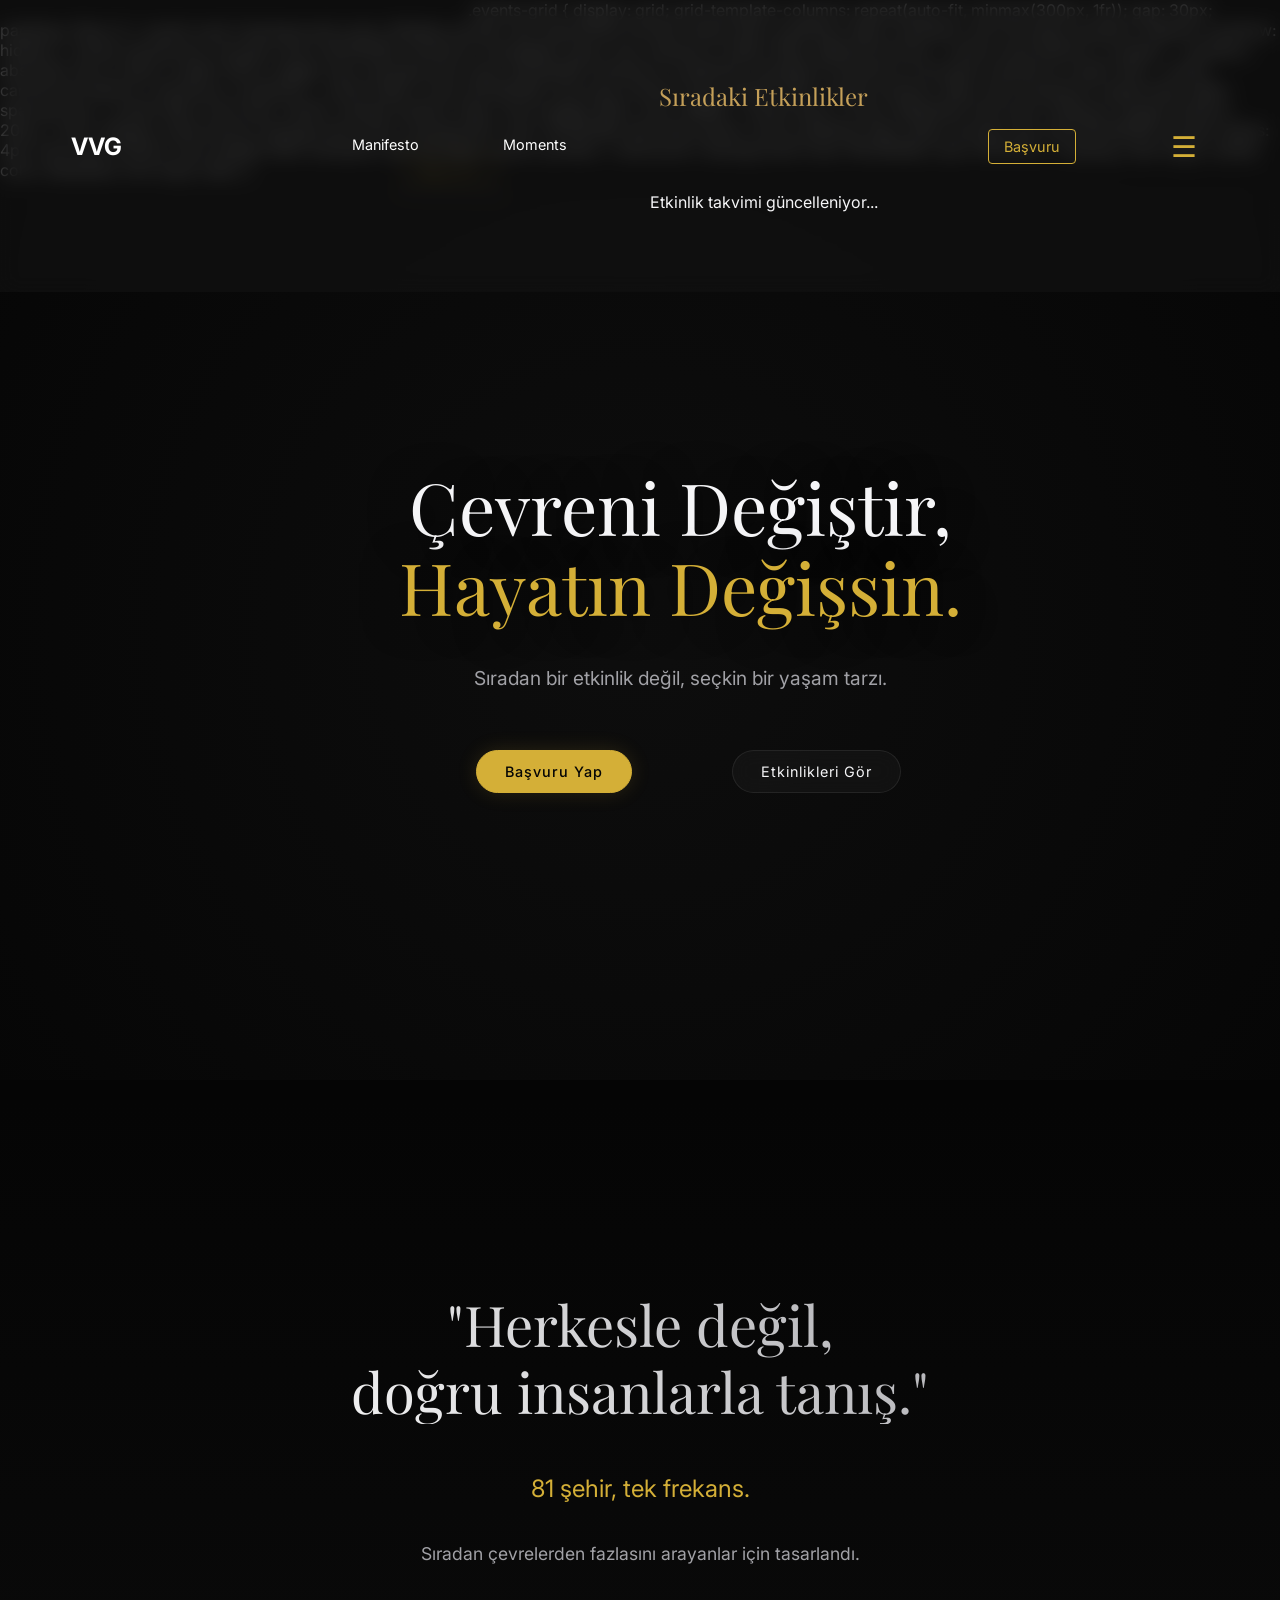
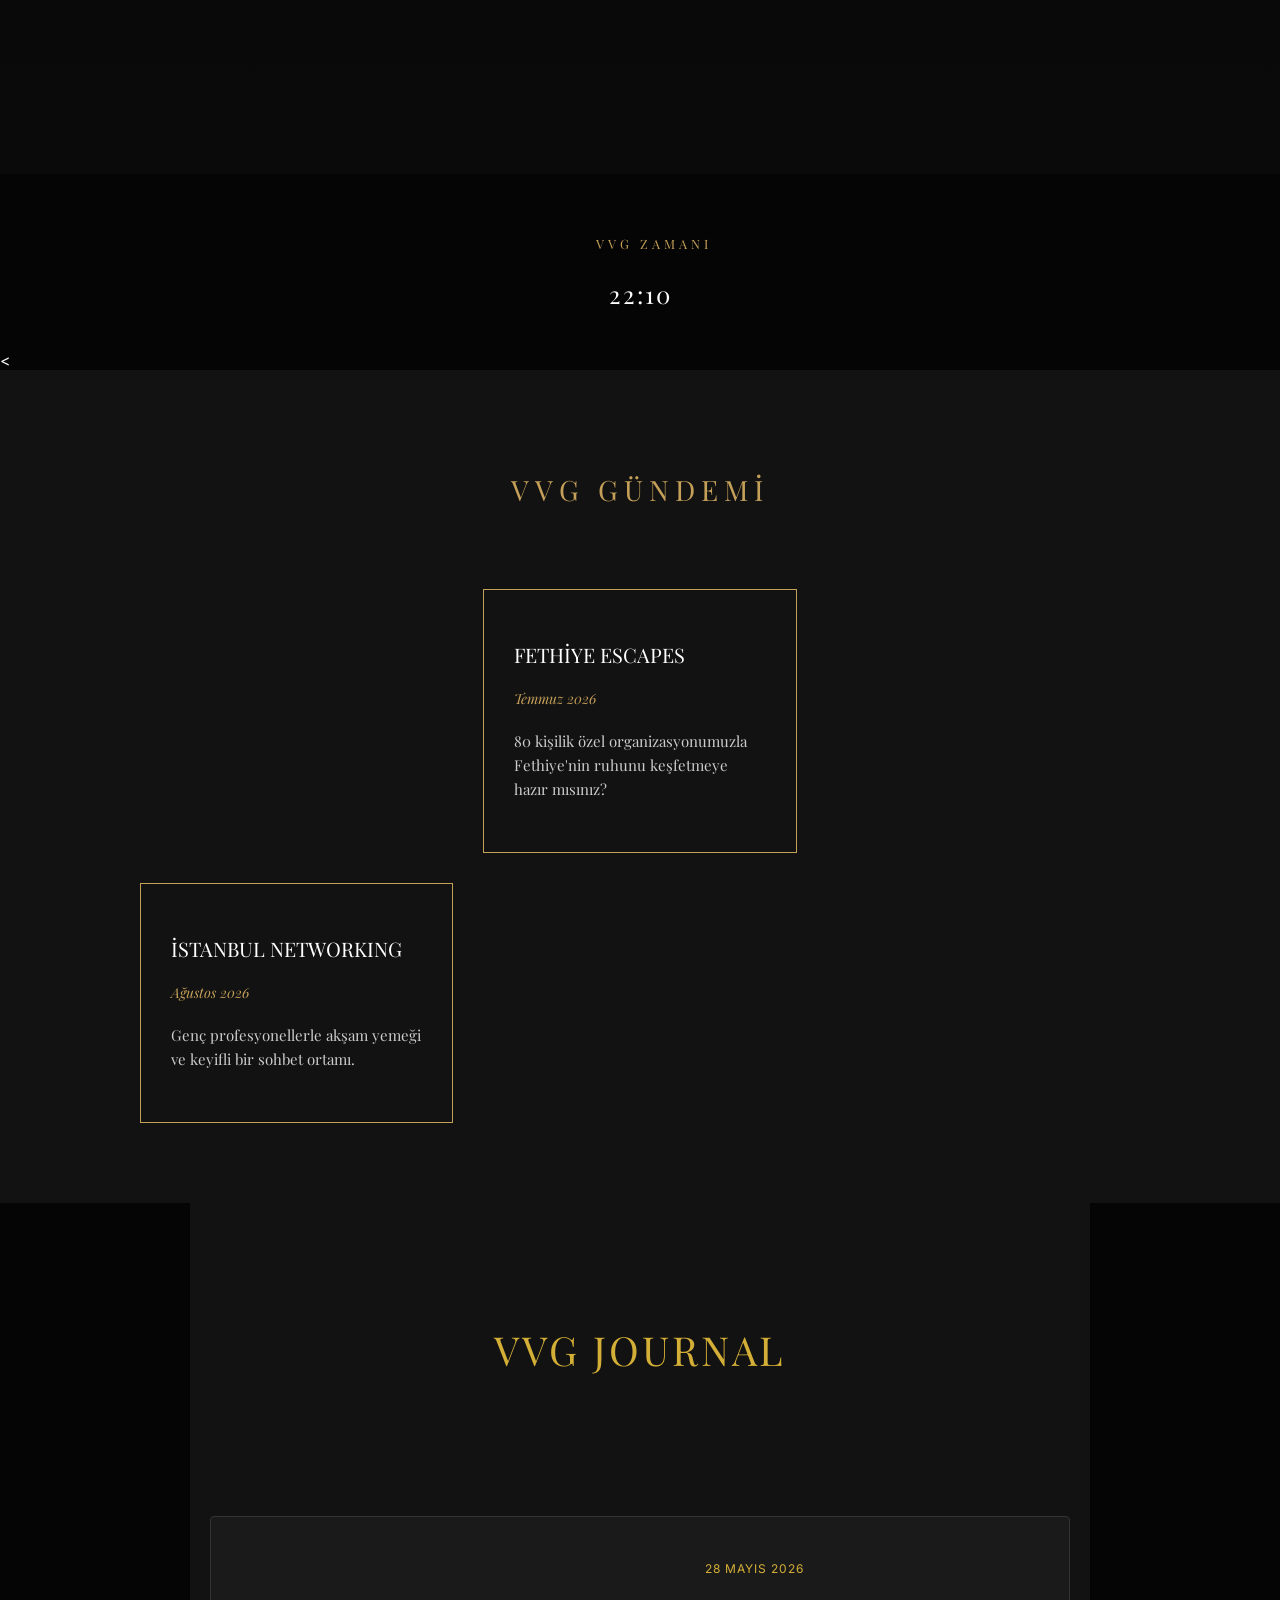
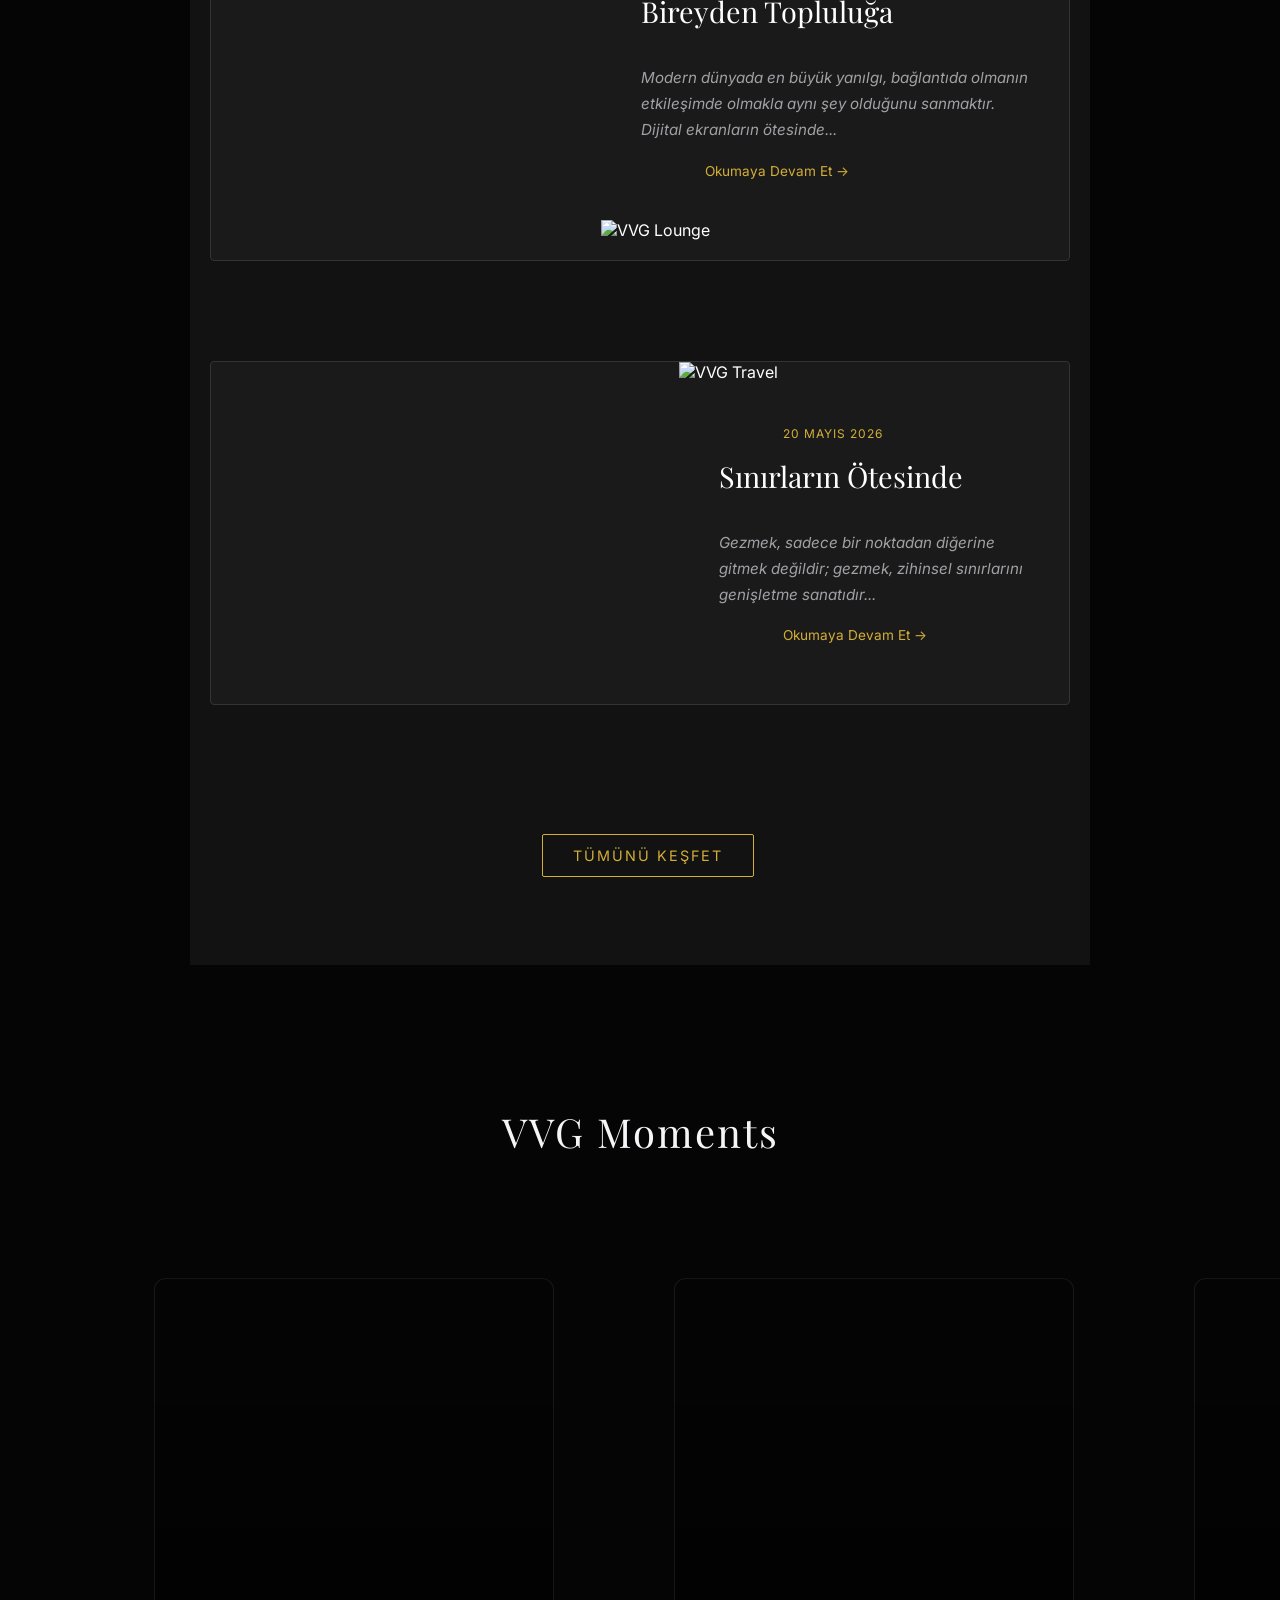
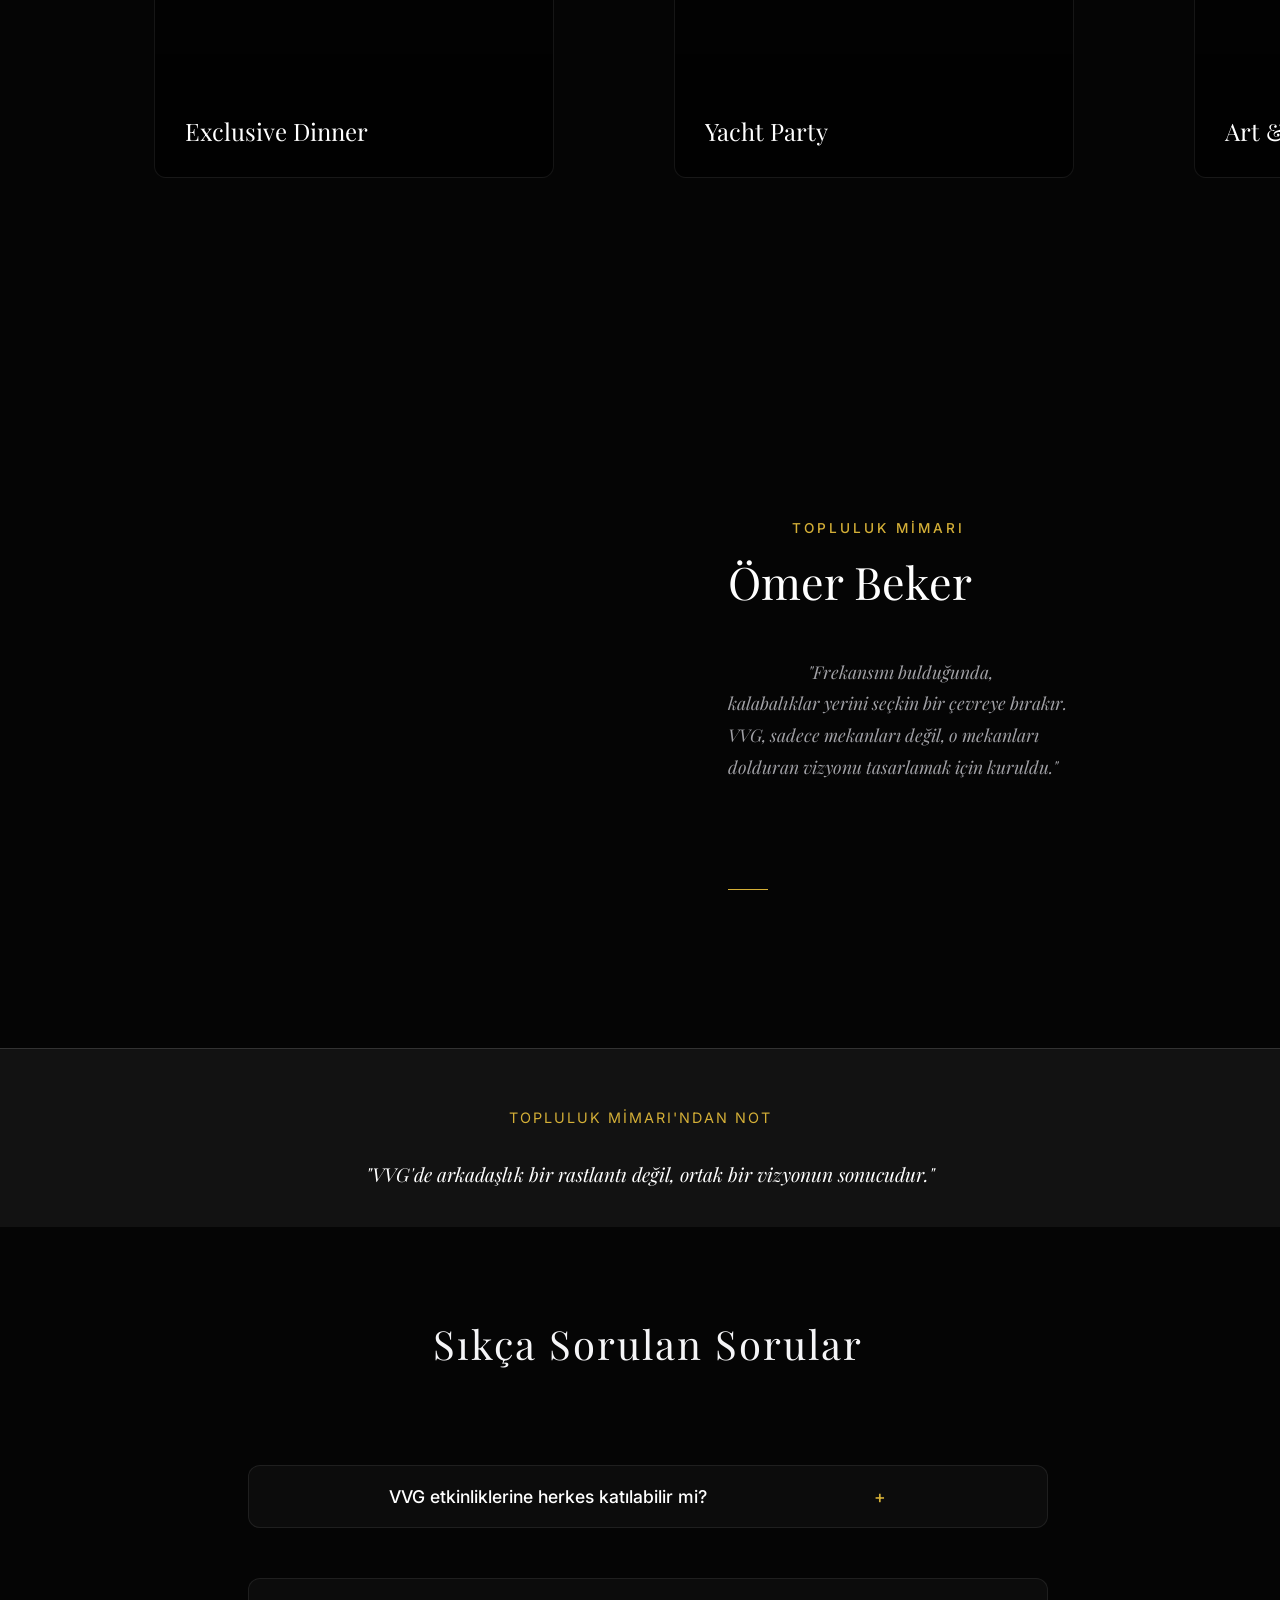
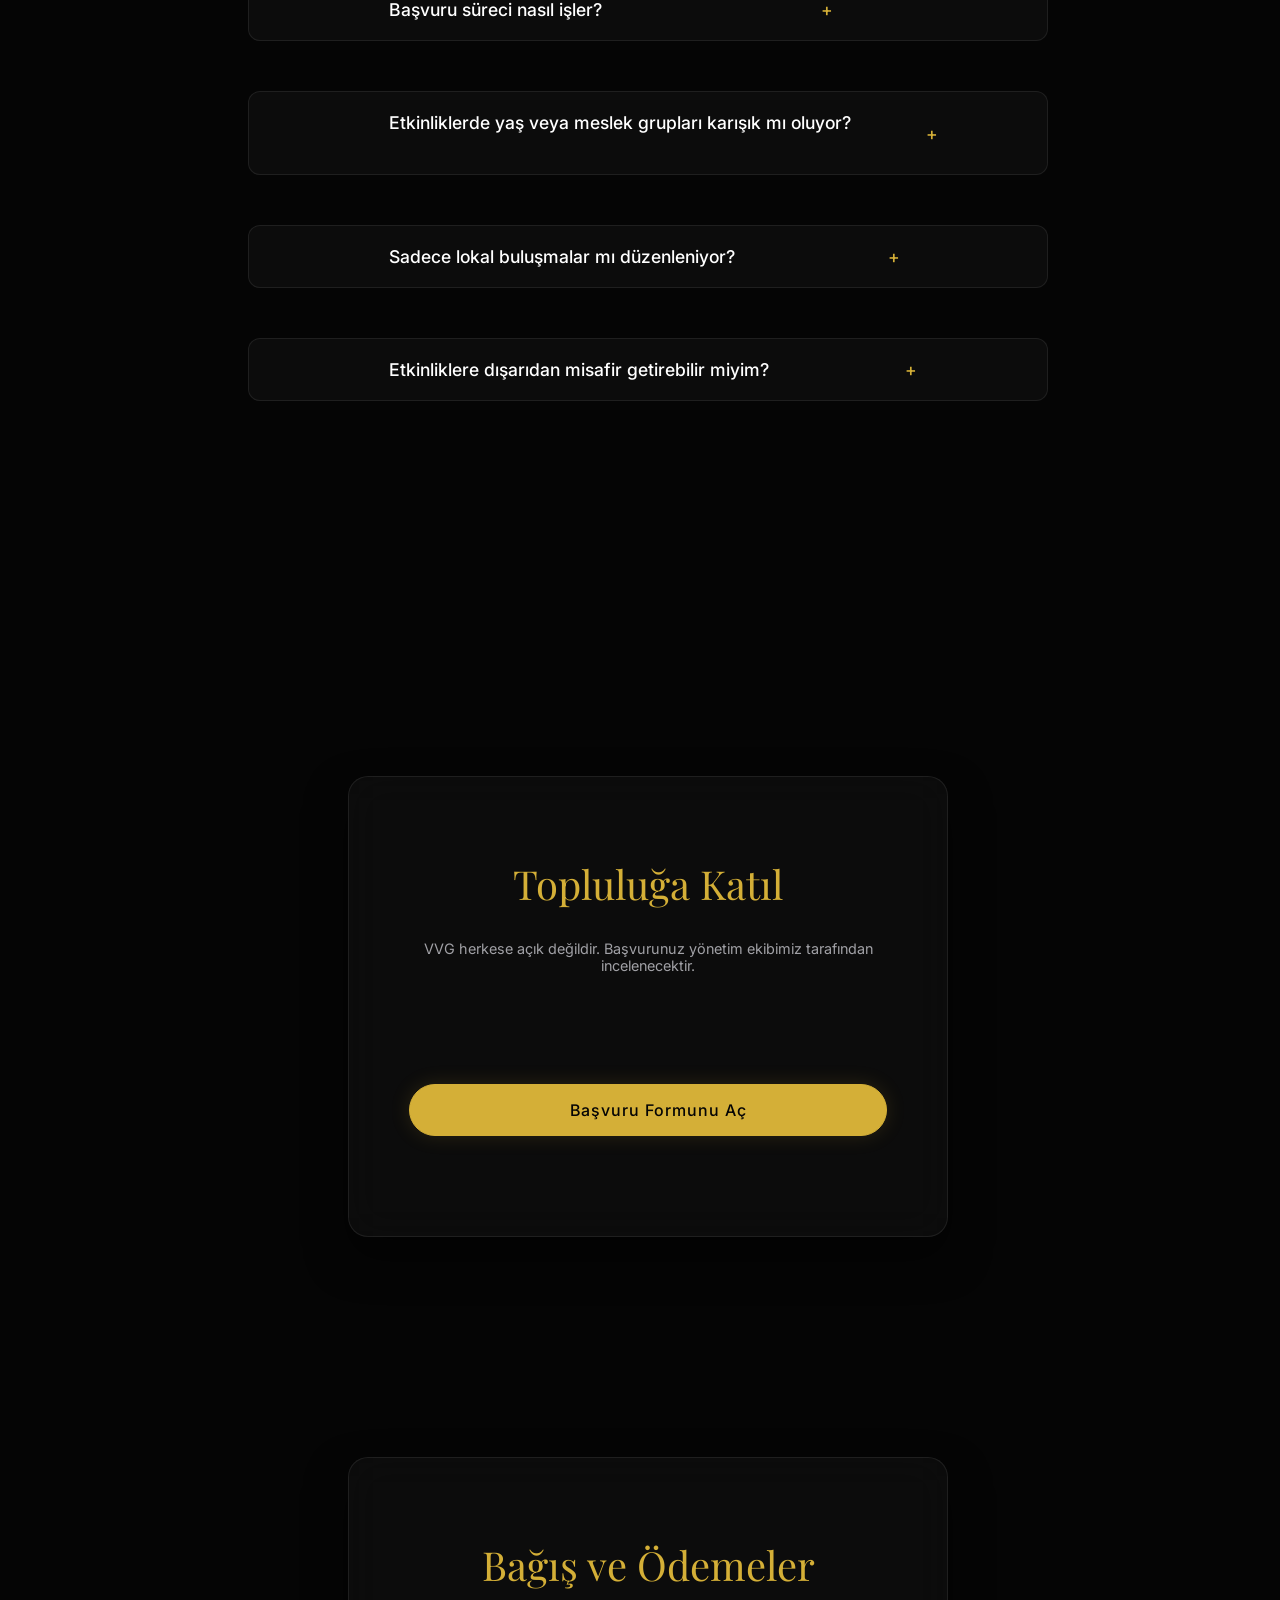
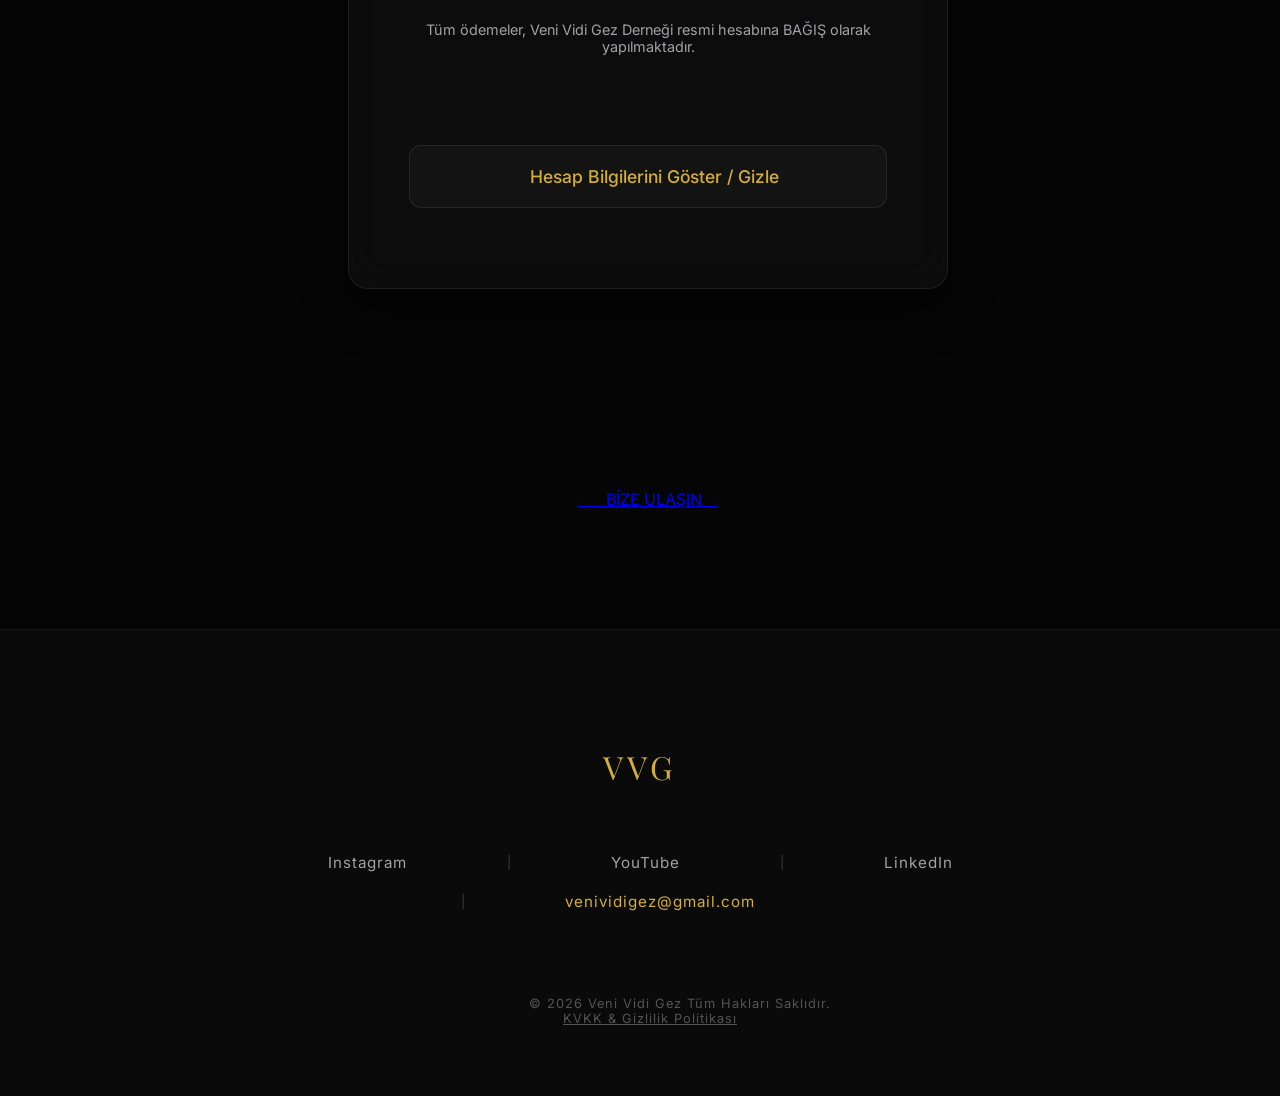
==== commit 56e052d1: "Add files via upload" ====
--- a/index.html
+++ b/index.html
@@ -1,102 +1,529 @@
+<!DOCTYPE html>
+
+
+
+<script>
+    function updateVVGClock() {
+        const now = new Date();
+        const timeString = now.toLocaleTimeString('tr-TR', { hour: '2-digit', minute: '2-digit' });
+        document.getElementById('vvg-clock').innerHTML = timeString;
+    }
+    setInterval(updateVVGClock, 1000);
+    updateVVGClock();
+</script>
+
+<html lang="tr">
+<head>
+    <!-- Favicon Satırı -->
+    <link rel="icon" type="image/x-icon" href="favicon.ico">
+    
+    <!-- Diğer meta etiketlerin burada kalmaya devam edebilir -->
+
+<link rel="canonical" href="https://seninsiteninadresi.com" />
+    <meta charset="UTF-8">
+    <!-- Mobil Ekran Optimizasyonu -->
+    <meta name="viewport" content="width=device-width, initial-scale=1.0">
+    <title>VVG | Sosyal Etkinlik Topluluğu</title>
+    
+    <!-- Sosyal Medya Önizleme Vitrini (Open Graph) -->
+    <meta property="og:title" content="VVG | Sıradan Çevrelerden Fazlası">
+    <meta property="og:description" content="Çevreni Değiştir, Hayatın Değişsin. Veni Vidi Gez, seçkin bir sosyal etkinlik topluluğudur.">
+    <meta property="og:type" content="website">
+    <meta property="og:url" content="https://venividigez.com">
+    <meta property="og:image" content="assets/images/og-image.jpg">
+    
+    <link rel="preconnect" href="https://fonts.googleapis.com">
+    <link rel="preconnect" href="https://fonts.gstatic.com" crossorigin>
+    <link href="https://fonts.googleapis.com/css2?family=Inter:wght@300;400;500&family=Playfair+Display:ital,wght@0,400;0,600;1,400&display=swap" rel="stylesheet">
+    
+    <link rel="stylesheet" href="style.css">
+
+    <!-- SEO Meta Açıklaması -->
+    <meta name="description" content="VVG - Sosyal Etkinlik Topluluğu: Yalnızlığa son verin. Kamp, trekking, seyahat, tatil ve piknik etkinlikleriyle yeni arkadaşlıklar kurun. Kitap okuma kulüpleri ve nitelikli sosyalleşme platformu.">
+    
+    <!-- Anahtar Kelime Stratejisi (Kod İçinde) -->
+    <meta name="keywords" content="VVG, sosyal etkinlik, arkadaşlık, kamp, trekking, aktivite, seyahat, tatil, piknik, kitap okuma kulüpleri, sosyalleşme, yalnızlık, genç profesyoneller">
+
+    <!-- Schema Markup (Google'a Kim Olduğunu Anlat) -->
+    <script type="application/ld+json">
+    {
+      "@context": "https://schema.org",
+      "@type": "Organization",
+      "name": "Veni Vidi Gez (VVG)",
+      "description": "Üniversite mezunları ve genç profesyoneller için kamp, seyahat, kitap okuma kulüpleri ve sosyalleşme etkinlikleri düzenleyen bir topluluk.",
+      "url": "https://seninsiteninadresi.com",
+      "keywords": "arkadaşlık, kamp, trekking, aktivite, seyahat, tatil, piknik, kitap okuma, yalnızlık, sosyalleşme"
+    }
+    </script>
+.events-grid { display: grid; grid-template-columns: repeat(auto-fit, minmax(300px, 1fr)); gap: 30px; padding: 20px 0; }
+.event-card { background-color: #1a1a1a; border: 1px solid #333; border-radius: 8px; padding: 30px; transition: all 0.3s ease; position: relative; overflow: hidden; }
+.event-card:hover { border-color: #C5A059; transform: translateY(-5px); box-shadow: 0 10px 20px rgba(0,0,0,0.5); }
+.event-card::before { content: ''; position: absolute; top: 0; left: 0; width: 100%; height: 3px; background-color: #C5A059; transform: scaleX(0); transition: transform 0.3s ease; transform-origin: left; }
+.event-card:hover::before { transform: scaleX(1); }
+.event-date { color: #C5A059; font-size: 0.9rem; font-weight: 600; margin-bottom: 15px; text-transform: uppercase; letter-spacing: 1px; }
+.event-title { font-size: 1.5rem; margin-bottom: 15px; font-weight: 600; color: #ffffff; }
+.event-desc { color: #a0a0a0; font-size: 0.95rem; margin-bottom: 20px; }
+.btn { display: inline-block; background-color: transparent; color: #C5A059; text-decoration: none; padding: 10px 20px; border: 1px solid #C5A059; border-radius: 4px; font-size: 0.9rem; font-weight: 600; transition: all 0.3s ease; cursor: pointer; }
+.btn:hover { background-color: #C5A059; color: #121212; }
+.loading { text-align: center; color: #a0a0a0; font-style: italic; }
+</head>
+<body>
+
+   <style>
+        /* Ekran kartını (GPU) zorlayarak 60fps akıcı animasyon sağlar */
+        .preloader {
+            will-change: opacity, visibility;
+        }
+        .preloader h1 {
+            will-change: transform, opacity;
+        }
+
+        @keyframes preloaderFadeOut {
+            0% { opacity: 1; visibility: visible; }
+            100% { opacity: 0; visibility: hidden; }
+        }
+        
+        /* translate3d komutu 3 boyutlu işlemciyi devreye sokarak takılmaları sıfırlar */
+        @keyframes textPullBack {
+            0% { opacity: 1; transform: scale(1) translate3d(0, 0, 0); }
+            100% { opacity: 0; transform: scale(0.85) translate3d(0, -30px, 0); }
+        }
+    </style>
+
+    <!-- Navbar -->
+   <nav class="glass-nav" style="display: flex; justify-content: space-between; align-items: center; padding: 20px 20px; position: fixed; top: 0; left: 0; width: 100%; z-index: 9999; background: rgba(18, 18, 18, 0.7); backdrop-filter: blur(10px);">
+    
+    <!-- Logo -->
+    <div style="color: #fff; font-size: 1.5rem; font-weight: bold; cursor: pointer;">VVG</div>
+    
+    <!-- Butonlar (Sağ taraf) -->
+    <div style="display: flex; align-items: center; gap: 15px;">
+        
+        <!-- Masaüstü Linkler (Mobilde gizli) -->
+        <div id="desktop-links" style="display: flex; gap: 20px;">
+            <a href="#manifesto" style="color: #fff; text-decoration: none; font-size: 0.9rem;">Manifesto</a>
+            <a href="#moments" style="color: #fff; text-decoration: none; font-size: 0.9rem;">Moments</a>
+        </div>
+<div class="container" style="max-width: 1000px; margin: 0 auto; padding: 40px 20px;">
+    <h2 style="text-align: center; color: #C5A059; margin-bottom: 40px;">Sıradaki Etkinlikler</h2>
+    <div class="events-grid" id="events-container">
+        <p class="loading">Etkinlik takvimi güncelleniyor...</p>
+    </div>
+</div>
+        <!-- Başvuru -->
+        <a href="#apply" style="text-decoration: none; padding: 8px 15px; border: 1px solid #D4AF37; color: #D4AF37; border-radius: 4px; font-size: 0.9rem;">Başvuru</a>
+
+        <!-- Mobil Buton (Hamburger) -->
+        <div onclick="toggleMenu()" style="cursor: pointer; font-size: 1.8rem; color: #D4AF37; padding: 0 5px;">☰</div>
+    </div>
+
+    <!-- Mobil ekran için JS ile gizleme -->
+    <script>
+        if (window.innerWidth < 768) {
+            document.getElementById('desktop-links').style.display = 'none';
+        }
+    </script>
+</nav>
+            <!-- Başvuru -->
+            <a href="#apply" class="btn-gold-outline" style="text-decoration: none; padding: 8px 15px; border: 1px solid #D4AF37; color: #D4AF37; border-radius: 4px;">Başvuru</a>
+        </div>
+    </nav>
+
+    <!-- Mobil Menü İçeriği (Gizli ve sabit) -->
+    <!-- Mobil Menü -->
+    <div id="mobileMenu" style="display: none; position: fixed; top: 0; left: 0; width: 100%; height: 100vh; background-color: #121212; z-index: 99999; flex-direction: column; align-items: center; justify-content: center; gap: 40px; border: 1px solid #D4AF37;">
+        <!-- Kapatma Butonu -->
+        <div onclick="toggleMenu()" style="position: absolute; top: 30px; right: 30px; font-size: 2.5rem; color: #D4AF37; cursor: pointer;">✕</div>
+        
+        <!-- Menü Linkleri -->
+        <a href="#manifesto" onclick="toggleMenu()" style="color: #fff; font-size: 1.8rem; text-decoration: none; font-family: 'Playfair Display';">Manifesto</a>
+        <a href="#moments" onclick="toggleMenu()" style="color: #fff; font-size: 1.8rem; text-decoration: none; font-family: 'Playfair Display';">Moments</a>
+        <a href="#payment" onclick="toggleMenu()" style="color: #D4AF37; font-size: 1.8rem; text-decoration: none; font-family: 'Playfair Display';">Ödeme</a>
+        <a href="#journal" onclick="toggleMenu()" style="color: #fff; font-size: 1.8rem; text-decoration: none; font-family: 'Playfair Display';">Journal</a>
+        
+        <!-- Sosyal Medya İkonları/Linkleri -->
+        <div style="display: flex; gap: 20px; margin-top: 20px;">
+            <a href="https://www.instagram.com/veni_vidi_gez" style="color: #a1a1a6; font-size: 1rem;">INSTAGRAM</a>
+            <a href="https://youtube.com/@veni_vidi_gez" style="color: #a1a1a6; font-size: 1rem;">YOUTUBE</a>
+            <a href="https://www.linkedin.com/company/venividigez/" style="color: #a1a1a6; font-size: 1rem;">LINKEDIN</a>
+        </div>
+    </div>
+
+    <!-- 1. Cinematic Hero Section -->
+    <header class="hero">
+        <div class="video-container">
+            <video src="assets/videos/acilis.mp4" autoplay muted loop playsinline></video>
+            <div class="video-overlay"></div>
+        </div>
+        
+        <div class="hero-content">
+            <h1 class="reveal-text">Çevreni Değiştir,<br><span class="text-gold">Hayatın Değişsin.</span></h1>
+            <p class="hero-sub reveal-text">Sıradan bir etkinlik değil, seçkin bir yaşam tarzı.</p>
+            <div class="hero-buttons reveal-text">
+                <a href="#apply" class="btn-gold">Başvuru Yap</a>
+                <a href="#moments" class="btn-glass">Etkinlikleri Gör</a>
+            </div>
+        </div>
+    </header>
+
+    <!-- 2. VVG İnsanı (Manifesto) -->
+    <section id="manifesto" class="manifesto">
+        <div class="manifesto-container">
+            <h2 class="gsap-reveal">"Herkesle değil,<br>doğru insanlarla tanış."</h2>
+            <p class="gsap-reveal">81 şehir, tek frekans.</p>
+            <p class="gsap-reveal sub-text">Sıradan çevrelerden fazlasını arayanlar için tasarlandı.</p>
+        </div>
+    </section>
+
+<!-- VVG ZAMAN DAMGASI -->
+<div style="text-align: center; margin: 40px 0; font-family: 'Playfair Display', serif;">
+    <p style="color: #C5A059; font-size: 0.8rem; letter-spacing: 4px; text-transform: uppercase; margin-bottom: 5px;">
+        VVG Zamanı
+    </p>
+    <div id="vvg-clock" style="color: #fff; font-size: 1.5rem; letter-spacing: 2px;">
+        <!-- Saat buraya gelecek -->
+    </div>
+</div>
+
+
+<<!-- VVG GÜNDEMİ BÖLÜMÜ -->
+<section style="background-color: #121212; padding: 80px 20px; font-family: 'Playfair Display', serif;">
+  <h2 style="color: #C5A059; text-align: center; text-transform: uppercase; letter-spacing: 6px; margin-bottom: 60px; font-size: 28px;">VVG GÜNDEMİ</h2>
+
+  <!-- Etkinlikler Izgarası (Grid) -->
+  <div style="display: grid; grid-template-columns: repeat(auto-fit, minmax(300px, 1fr)); gap: 30px; max-width: 1000px; margin: 0 auto;">
+    
+    <!-- Etkinlik 1 -->
+    <div style="border: 1px solid #C5A059; padding: 30px; transition: 0.3s;">
+      <h3 style="color: #ffffff; margin-top: 0; font-size: 20px;">FETHİYE ESCAPES</h3>
+      <p style="color: #C5A059; font-style: italic; font-size: 14px;">Temmuz 2026</p>
+      <p style="color: #cccccc; line-height: 1.6; font-size: 15px;">80 kişilik özel organizasyonumuzla Fethiye'nin ruhunu keşfetmeye hazır mısınız?</p>
+    </div>
+
+    <!-- Etkinlik 2 (Yeni etkinlik eklemek için bunu kopyala-yapıştır) -->
+    <div style="border: 1px solid #C5A059; padding: 30px; transition: 0.3s;">
+      <h3 style="color: #ffffff; margin-top: 0; font-size: 20px;">İSTANBUL NETWORKING</h3>
+      <p style="color: #C5A059; font-style: italic; font-size: 14px;">Ağustos 2026</p>
+      <p style="color: #cccccc; line-height: 1.6; font-size: 15px;">Genç profesyonellerle akşam yemeği ve keyifli bir sohbet ortamı.</p>
+    </div>
+
+  </div>
+</section>
+<!-- VVG Journal Vitrini -->
+<section id="journal-preview" style="padding: 100px 20px; background-color: #121212; color: #fff; max-width: 900px; margin: 0 auto;">
+    <h2 style="color: #D4AF37; font-family: 'Playfair Display', serif; text-align: center; margin-bottom: 60px; letter-spacing: 3px; font-size: 2.5rem;">VVG JOURNAL</h2>
+    
+    <div style="display: grid; grid-template-columns: 1fr; gap: 40px;">
+        
+        <!-- Kart 1: Yazı Sol, Resim Sağ -->
+        <div style="display: grid; grid-template-columns: 1fr 1.2fr; border: 1px solid #333; border-radius: 4px; overflow: hidden; background-color: #1a1a1a;">
+            <div style="padding: 40px;">
+                <span style="color: #D4AF37; font-size: 0.75rem; letter-spacing: 1px;">28 MAYIS 2026</span>
+                <h3 style="font-family: 'Playfair Display'; margin: 15px 0; color: #fff; font-size: 1.8rem;">Bireyden Topluluğa</h3>
+                <p style="color: #a1a1a6; font-size: 0.95rem; line-height: 1.7; font-style: italic;">Modern dünyada en büyük yanılgı, bağlantıda olmanın etkileşimde olmakla aynı şey olduğunu sanmaktır. Dijital ekranların ötesinde...</p>
+                <a href="journal.html" style="color: #D4AF37; text-decoration: none; font-size: 0.85rem; margin-top: 20px; display: inline-block;">Okumaya Devam Et &rarr;</a>
+            </div>
+            <!-- Atmosferik Görsel (Bkz. image_0.png örneği) -->
+            <img src="vvg_lounge_atmosfer.jpg.png" alt="VVG Lounge" style="width: 100%; height: 100%; object-fit: cover;">
+        </div>
+
+        <!-- Kart 2: Resim Sol, Yazı Sağ -->
+        <div style="display: grid; grid-template-columns: 1.2fr 1fr; border: 1px solid #333; border-radius: 4px; overflow: hidden; background-color: #1a1a1a;">
+             <!-- Farklı bir atmosferik görsel -->
+            <img src="vvg_travel_atmosfer.jpg" alt="VVG Travel" style="width: 100%; height: 100%; object-fit: cover;">
+            <div style="padding: 40px;">
+                <span style="color: #D4AF37; font-size: 0.75rem; letter-spacing: 1px;">20 MAYIS 2026</span>
+                <h3 style="font-family: 'Playfair Display'; margin: 15px 0; color: #fff; font-size: 1.8rem;">Sınırların Ötesinde</h3>
+                <p style="color: #a1a1a6; font-size: 0.95rem; line-height: 1.7; font-style: italic;">Gezmek, sadece bir noktadan diğerine gitmek değildir; gezmek, zihinsel sınırlarını genişletme sanatıdır...</p>
+                <a href="journal.html" style="color: #D4AF37; text-decoration: none; font-size: 0.85rem; margin-top: 20px; display: inline-block;">Okumaya Devam Et &rarr;</a>
+            </div>
+        </div>
+    </div>
+
+    <div style="text-align: center; margin-top: 60px;">
+        <a href="journal.html" style="color: #D4AF37; text-decoration: none; border: 1px solid #D4AF37; padding: 12px 30px; border-radius: 2px; font-size: 0.9rem; letter-spacing: 2px;">TÜMÜNÜ KEŞFET</a>
+    </div>
+</section>
+    <!-- 3. VVG Moments -->
+    <section id="moments" class="moments">
+        <h3 class="section-title text-center gsap-reveal">VVG Moments</h3>
+        <div class="gallery-wrapper">
+            <div class="gallery-container">
+                <div class="gallery-card"><div class="card-glow"></div><span>Exclusive Dinner</span></div>
+                <div class="gallery-card"><div class="card-glow"></div><span>Yacht Party</span></div>
+                <div class="gallery-card"><div class="card-glow"></div><span>Art & Wine</span></div>
+                <div class="gallery-card"><div class="card-glow"></div><span>Networking</span></div>
+            </div>
+        </div>
+    </section>
+
+   
+<!-- Topluluk Mimarı (The Architect) -->
+    <section id="architect" class="apply-section" style="padding-top: 80px; padding-bottom: 40px;">
+        <div style="max-width: 1000px; margin: 0 auto; width: 100%; display: flex; flex-wrap: wrap; align-items: center; gap: 50px;">
+            <div class="gsap-reveal" style="flex: 1; min-width: 300px; height: 550px; background: url('assets/images/omer.jpg') center/cover; filter: grayscale(100%) contrast(110%); border-radius: 4px;"></div>
+            <div class="gsap-reveal" style="flex: 1; min-width: 300px; text-align: left;">
+                <span style="color: #D4AF37; font-size: 0.85rem; font-weight: 500; letter-spacing: 3px; text-transform: uppercase;">Topluluk Mimarı</span>
+                <h3 style="color: #fff; font-family: 'Playfair Display', serif; font-size: 2.8rem; margin: 15px 0 25px 0; font-weight: 400;">Ömer Beker</h3>
+                <p style="color: #a1a1a6; font-size: 1.1rem; line-height: 1.8; font-style: italic; margin-bottom: 25px; font-family: 'Playfair Display', serif;">
+                    "Frekansını bulduğunda, kalabalıklar yerini seçkin bir çevreye bırakır. VVG, sadece mekanları değil, o mekanları dolduran vizyonu tasarlamak için kuruldu."
+                </p>
+                <div style="width: 40px; height: 1px; background-color: #D4AF37; margin-top: 30px;"></div>
+            </div>
+        </div>
+    </section>
+
 <!DOCTYPE html>
 <html lang="tr">
 <head>
-    <meta charset="UTF-8">
-    <meta name="viewport" content="width=device-width, initial-scale=1.0">
-    <title>VVG | Sosyal Etkinlik Topluluğu</title>
-    <link rel="icon" type="image/x-icon" href="favicon.ico">
-    <link rel="canonical" href="https://venividigez.com" />
-    <meta property="og:title" content="VVG | Sıradan Çevrelerden Fazlası">
-    <meta property="og:description" content="Çevreni Değiştir, Hayatın Değişsin. Veni Vidi Gez, seçkin bir sosyal etkinlik topluluğudur.">
-    <meta property="og:type" content="website">
-    <meta property="og:url" content="https://venividigez.com">
-    <meta property="og:image" content="assets/images/og-image.jpg">
-    <link rel="preconnect" href="https://fonts.googleapis.com">
-    <link rel="preconnect" href="https://fonts.gstatic.com" crossorigin>
-    <link href="https://fonts.googleapis.com/css2?family=Inter:wght@300;400;500&family=Playfair+Display:ital,wght@0,400;0,600;1,400&display=swap" rel="stylesheet">
-    <link rel="stylesheet" href="style.css">
-    <meta name="description" content="VVG - Sosyal Etkinlik Topluluğu: Yalnızlığa son verin. Kamp, trekking, seyahat, tatil ve piknik etkinlikleriyle yeni arkadaşlıklar kurun.">
-    <meta name="keywords" content="VVG, sosyal etkinlik, arkadaşlık, kamp, trekking, aktivite, seyahat, tatil, piknik, sosyalleşme, genç profesyoneller">
-    <script type="application/ld+json">
-    {
-      "@context": "https://schema.org",
-      "@type": "Organization",
-      "name": "Veni Vidi Gez (VVG)",
-      "description": "Üniversite mezunları ve genç profesyoneller için kamp, seyahat, kitap okuma kulüpleri ve sosyalleşme etkinlikleri düzenleyen bir topluluk.",
-      "url": "https://venividigez.com"
-    }
-    </script>
+    <meta charset="UTF-8">
+    <title>VVG | Journal</title>
+    <link rel="stylesheet" href="style.css">
 </head>
-<body style="background-color: #121212; color: #fff; margin: 0; font-family: 'Inter', sans-serif;">
-
-    <nav class="glass-nav" style="display: flex; justify-content: space-between; align-items: center; padding: 20px 20px; position: fixed; top: 0; left: 0; width: 100%; z-index: 9999; background: rgba(18, 18, 18, 0.7); backdrop-filter: blur(10px);">
-        <div style="color: #fff; font-size: 1.5rem; font-weight: bold; cursor: pointer;">VVG</div>
-        <div style="display: flex; align-items: center; gap: 15px;">
-            <div id="desktop-links" style="display: flex; gap: 20px;">
-                <a href="#manifesto" style="color: #fff; text-decoration: none; font-size: 0.9rem;">Manifesto</a>
-                <a href="#moments" style="color: #fff; text-decoration: none; font-size: 0.9rem;">Moments</a>
-            </div>
-            <a href="#apply" class="btn-gold-outline" style="text-decoration: none; padding: 8px 15px; border: 1px solid #D4AF37; color: #D4AF37; border-radius: 4px;">Başvuru</a>
-            <div onclick="toggleMenu()" style="cursor: pointer; font-size: 1.8rem; color: #D4AF37; padding: 0 5px;">☰</div>
-        </div>
-    </nav>
-
-    <div id="mobileMenu" style="display: none; position: fixed; top: 0; left: 0; width: 100%; height: 100vh; background-color: #121212; z-index: 99999; flex-direction: column; align-items: center; justify-content: center; gap: 40px; border: 1px solid #D4AF37;">
-        <div onclick="toggleMenu()" style="position: absolute; top: 30px; right: 30px; font-size: 2.5rem; color: #D4AF37; cursor: pointer;">✕</div>
-        <a href="#manifesto" onclick="toggleMenu()" style="color: #fff; font-size: 1.8rem; text-decoration: none; font-family: 'Playfair Display';">Manifesto</a>
-        <a href="#moments" onclick="toggleMenu()" style="color: #fff; font-size: 1.8rem; text-decoration: none; font-family: 'Playfair Display';">Moments</a>
-        <a href="#payment" onclick="toggleMenu()" style="color: #D4AF37; font-size: 1.8rem; text-decoration: none; font-family: 'Playfair Display';">Ödeme</a>
-        <a href="#journal" onclick="toggleMenu()" style="color: #fff; font-size: 1.8rem; text-decoration: none; font-family: 'Playfair Display';">Journal</a>
-    </div>
-
-    <header class="hero">
-        <div class="video-container">
-            <video src="assets/videos/acilis.mp4" autoplay muted loop playsinline></video>
-            <div class="video-overlay"></div>
-        </div>
-        <div class="hero-content">
-            <h1 class="reveal-text">Çevreni Değiştir,<br><span class="text-gold">Hayatın Değişsin.</span></h1>
-            <p class="hero-sub reveal-text">Sıradan bir etkinlik değil, seçkin bir yaşam tarzı.</p>
-            <div class="hero-buttons reveal-text">
-                <a href="#apply" class="btn-gold">Başvuru Yap</a>
-                <a href="#moments" class="btn-glass">Etkinlikleri Gör</a>
-            </div>
-        </div>
-    </header>
-
-    <section id="manifesto" class="manifesto">
-        <div class="manifesto-container">
-            <h2 class="gsap-reveal">"Herkesle değil,<br>doğru insanlarla tanış."</h2>
-            <p class="gsap-reveal">81 şehir, tek frekans.</p>
-            <p class="gsap-reveal sub-text">Sıradan çevrelerden fazlasını arayanlar için tasarlandı.</p>
-        </div>
-    </section>
-
-    <div style="text-align: center; margin: 40px 0; font-family: 'Playfair Display', serif;">
-        <p style="color: #C5A059; font-size: 0.8rem; letter-spacing: 4px; text-transform: uppercase;">VVG Zamanı</p>
-        <div id="vvg-clock" style="color: #fff; font-size: 1.5rem; letter-spacing: 2px;"></div>
-    </div>
-
-    <section id="calendar-section" style="padding: 40px 20px; text-align: center;">
-        <details style="max-width: 800px; margin: 0 auto; border: 1px solid #333; background: #1a1a1a; cursor: pointer; border-radius: 8px;">
-            <summary style="padding: 20px; color: #C5A059; font-family: 'Playfair Display'; font-size: 1.2rem; outline: none; list-style: none;">ETKİNLİK TAKVİMİNİ GÖRÜNTÜLE ▾</summary>
-            <div style="padding: 20px; background: #121212;">
-                <iframe src="https://calendar.google.com/calendar/embed?src=venividigez%40gmail.com&ctz=Europe%2FIstanbul" style="border: 0; filter: invert(90%) hue-rotate(180deg) brightness(1.2);" width="100%" height="500" frameborder="0"></iframe>
-            </div>
-        </details>
-    </section>
-
-    <script>
-        function toggleMenu() {
-            var menu = document.getElementById("mobileMenu");
-            menu.style.display = (menu.style.display === "none") ? "flex" : "none";
-        }
-        function updateVVGClock() {
-            const now = new Date();
-            document.getElementById('vvg-clock').innerHTML = now.toLocaleTimeString('tr-TR', { hour: '2-digit', minute: '2-digit' });
-        }
-        setInterval(updateVVGClock, 1000);
-        updateVVGClock();
-    </script>
+
+<!-- Mevcut Manifesto Alanına Dokunma -->
+<!-- Yeni metni "Topluluk Mimarı'nın Notu" olarak alt bölüme ekle -->
+
+<section style="padding: 40px 20px; background-color: #121212; border-top: 1px solid #333; text-align: center;">
+    <p style="color: #D4AF37; font-size: 0.9rem; letter-spacing: 2px; text-transform: uppercase;">Topluluk Mimarı'ndan Not</p>
+    <p style="color: #fff; font-family: 'Playfair Display'; font-style: italic; margin-top: 15px; font-size: 1.2rem;">
+        "VVG'de arkadaşlık bir rastlantı değil, ortak bir vizyonun sonucudur."
+    </p>
+</section>
+
+   </a>
+</div>
+    <!-- SSS -->
+    <section id="faq" class="apply-section" style="padding-top: 50px;">
+        <div style="max-width: 800px; margin: 0 auto; width: 100%;">
+            <h3 class="section-title text-center gsap-reveal" style="margin-bottom: 40px;">Sıkça Sorulan Sorular</h3>
+            
+            <div class="faq-wrapper gsap-reveal" style="display: flex; flex-direction: column; gap: 15px;">
+                <details style="background: rgba(255, 255, 255, 0.03); border: 1px solid rgba(255, 255, 255, 0.08); border-radius: 12px; cursor: pointer; transition: all 0.3s ease;">
+                    <summary style="padding: 20px; color: #fff; font-size: 1.1rem; font-weight: 500; outline: none; list-style: none; display: flex; justify-content: space-between; align-items: center;">
+                        VVG etkinliklerine herkes katılabilir mi?
+                        <span style="color: #D4AF37;">+</span>
+                    </summary>
+                    <div style="padding: 0 20px 20px 20px; color: #a1a1a6; font-size: 0.95rem; line-height: 1.6; border-top: 1px solid rgba(255, 255, 255, 0.05); margin-top: 10px; padding-top: 15px;">
+                        Hayır. VVG, kapalı bir sosyal etkinlik topluluğudur. Ağımızın kalitesini korumak adına tüm başvurular LinkedIn profili veya içeriden referans yoluyla yönetim ekibimiz tarafından değerlendirilmektedir.
+                    </div>
+                </details>
+
+                <details style="background: rgba(255, 255, 255, 0.03); border: 1px solid rgba(255, 255, 255, 0.08); border-radius: 12px; cursor: pointer; transition: all 0.3s ease;">
+                    <summary style="padding: 20px; color: #fff; font-size: 1.1rem; font-weight: 500; outline: none; list-style: none; display: flex; justify-content: space-between; align-items: center;">
+                        Başvuru süreci nasıl işler?
+                        <span style="color: #D4AF37;">+</span>
+                    </summary>
+                    <div style="padding: 0 20px 20px 20px; color: #a1a1a6; font-size: 0.95rem; line-height: 1.6; border-top: 1px solid rgba(255, 255, 255, 0.05); margin-top: 10px; padding-top: 15px;">
+                        Sitemiz üzerinden doldurduğunuz form ekibimize ulaşır. Vizyonumuzla ve hedef kitlemizle uyumlu bulunan adaylarla iletişime geçilir ve yaklaşan ilk tanışma konseptli etkinliklerimize davet edilirler.
+                    </div>
+                </details>
+
+                <details style="background: rgba(255, 255, 255, 0.03); border: 1px solid rgba(255, 255, 255, 0.08); border-radius: 12px; cursor: pointer; transition: all 0.3s ease;">
+                    <summary style="padding: 20px; color: #fff; font-size: 1.1rem; font-weight: 500; outline: none; list-style: none; display: flex; justify-content: space-between; align-items: center;">
+                        Etkinliklerde yaş veya meslek grupları karışık mı oluyor?
+                        <span style="color: #D4AF37;">+</span>
+                    </summary>
+                    <div style="padding: 0 20px 20px 20px; color: #a1a1a6; font-size: 0.95rem; line-height: 1.6; border-top: 1px solid rgba(255, 255, 255, 0.05); margin-top: 10px; padding-top: 15px;">
+                        Hayır. Topluluğumuz profesyonel statüye göre segmente edilmiştir. Üniversite mezunları/genç profesyoneller ile öğrenciler, kendi dinamiklerine uygun olarak ayrı gruplandırılır ve etkinlikler bu homojen yapıya göre planlanır.
+                    </div>
+                </details>
+
+                <details style="background: rgba(255, 255, 255, 0.03); border: 1px solid rgba(255, 255, 255, 0.08); border-radius: 12px; cursor: pointer; transition: all 0.3s ease;">
+                    <summary style="padding: 20px; color: #fff; font-size: 1.1rem; font-weight: 500; outline: none; list-style: none; display: flex; justify-content: space-between; align-items: center;">
+                        Sadece lokal buluşmalar mı düzenleniyor?
+                        <span style="color: #D4AF37;">+</span>
+                    </summary>
+                    <div style="padding: 0 20px 20px 20px; color: #a1a1a6; font-size: 0.95rem; line-height: 1.6; border-top: 1px solid rgba(255, 255, 255, 0.05); margin-top: 10px; padding-top: 15px;">
+                        Vizyonumuz çok daha geniş. Lokal networking buluşmalarının yanı sıra, VVG Escapes konseptimizle Temmuz ayındaki 80 kişilik Fethiye tatili gibi geniş çaplı, ulusal düzeyde seyahat ve deneyim organizasyonları da gerçekleştiriyoruz.
+                    </div>
+                </details>
+
+                <details style="background: rgba(255, 255, 255, 0.03); border: 1px solid rgba(255, 255, 255, 0.08); border-radius: 12px; cursor: pointer; transition: all 0.3s ease;">
+                    <summary style="padding: 20px; color: #fff; font-size: 1.1rem; font-weight: 500; outline: none; list-style: none; display: flex; justify-content: space-between; align-items: center;">
+                        Etkinliklere dışarıdan misafir getirebilir miyim?
+                        <span style="color: #D4AF37;">+</span>
+                    </summary>
+                    <div style="padding: 0 20px 20px 20px; color: #a1a1a6; font-size: 0.95rem; line-height: 1.6; border-top: 1px solid rgba(255, 255, 255, 0.05); margin-top: 10px; padding-top: 15px;">
+                        Topluluk içi dinamiği ve güveni korumak en büyük önceliğimizdir. Bu nedenle, önceden yönetim onayı alınmamış veya başvuru sürecinden geçmemiş misafirlerin etkinliklerimize katılımı maalesef mümkün değildir.
+                    </div>
+                </details>
+            </div>
+        </div>
+    </section>
+
+
+
+    <!-- 5. Başvuru Bölümü -->
+    <section id="apply" class="apply-section">
+        <div class="glass-form-container gsap-reveal">
+            <h2 class="text-gold">Topluluğa Katıl</h2>
+            <p>VVG herkese açık değildir. Başvurunuz yönetim ekibimiz tarafından incelenecektir.</p>
+            
+            <div class="premium-form" style="margin-top: 30px;">
+                <a href="https://forms.gle/AvxsHnuWCu1ib8Dw6" target="_blank" class="btn-gold w-100" style="display: block; text-align: center; text-decoration: none; padding: 15px;">
+                    Başvuru Formunu Aç
+                </a>
+            </div>
+        </div>
+    </section>
+
+    <!-- 6. Bağış ve Ödemeler -->
+    <section id="payment" class="apply-section" style="padding-top: 50px;">
+        <div class="glass-form-container gsap-reveal">
+            <h2 class="text-gold">Bağış ve Ödemeler</h2>
+            <p>Tüm ödemeler, Veni Vidi Gez Derneği resmi hesabına BAĞIŞ olarak yapılmaktadır.</p>
+            
+            <details style="margin-top: 30px; background: rgba(255, 255, 255, 0.03); border: 1px solid rgba(255, 255, 255, 0.08); border-radius: 12px; text-align: left; cursor: pointer; transition: all 0.3s ease;">
+                <summary style="padding: 20px; color: #D4AF37; font-size: 1.1rem; font-weight: 500; outline: none; list-style: none;">
+                    Hesap Bilgilerini Göster / Gizle 
+                </summary>
+                
+                <div style="padding: 0 30px 30px 30px; border-top: 1px solid rgba(255, 255, 255, 0.05); margin-top: 10px; padding-top: 20px;">
+                    <p style="color: #a1a1a6; font-size: 0.85rem; margin-bottom: 5px; text-transform: uppercase; letter-spacing: 1px;">Hesap Sahibi</p>
+                    <p style="color: #fff; font-size: 1.1rem; font-weight: 500; margin-bottom: 20px;">Veni Vidi Gez Derneği</p>
+                    
+                    <p style="color: #a1a1a6; font-size: 0.85rem; margin-bottom: 5px; text-transform: uppercase; letter-spacing: 1px;">IBAN</p>
+                    <div style="border-bottom: 1px solid rgba(212, 175, 55, 0.3); padding-bottom: 10px;">
+                        <span style="color: #D4AF37; font-family: 'Inter', monospace; font-size: 1.1rem; letter-spacing: 1px;">TR91 0001 0023 5197 9988 3650 01</span>
+                    </div>
+                    
+                    <div style="margin-top: 20px; background: rgba(212, 175, 55, 0.05); border-left: 3px solid #D4AF37; padding: 15px; border-radius: 4px;">
+                        <p style="color: #fff; font-size: 0.95rem; font-weight: 500; margin-bottom: 8px;">🏷️ Açıklama: Ad Soyad + BAĞIŞ</p>
+                        <p style="color: #a1a1a6; font-size: 0.85rem; line-height: 1.5;">🧾 Bağış makbuzu kesilebilmesi için bu açıklama zorunludur. Farklı açıklamalar içeren dekontlar kesinlikle kabul edilmeyecektir.</p>
+                    </div>
+                </div>
+            </details>
+        </div>
+    </section>
+
+<!-- WhatsApp İletişim Butonu -->
+<div style="text-align: center; margin: 50px 0;">
+    <a href="https://wa.me/905072764100?text=Merhaba, VVG topluluğuna katılmak ve detaylı bilgi almak istiyorum." 
+       style="display: inline-block; padding: 15px 30px; background-color: #121212; border: 1px solid #C5A059; color: #C5A059; text-decoration: none; font-weight: bold; letter-spacing: 2px; transition: 0.3s;"
+       onmouseover="this.style.backgroundColor='#C5A059'; this.style.color='#121212';" 
+       onmouseout="this.style.backgroundColor='#121212'; this.style.color='#C5A059';">
+       BİZE ULAŞIN
+    </a>
+</div>
+
+    <!-- Footer -->
+   <!-- Footer (Premium Versiyon - Noktasız Logo) -->
+    <footer style="background-color: #0a0a0a; padding: 60px 20px 30px; text-align: center; border-top: 1px solid rgba(255, 255, 255, 0.05); margin-top: 50px;">
+        <div style="max-width: 800px; margin: 0 auto; display: flex; flex-direction: column; align-items: center; gap: 25px;">
+            
+            <!-- Logo (Noktasız) -->
+            <h2 style="color: #D4AF37; font-family: 'Playfair Display', serif; font-size: 2rem; letter-spacing: 4px; margin: 0;">VVG</h2>
+            
+            <!-- Sosyal Medya & İletişim -->
+            <div style="display: flex; gap: 20px; justify-content: center; align-items: center; flex-wrap: wrap;">
+                <a href="https://www.instagram.com/veni_vidi_gez" target="_blank" style="color: #a1a1a6; text-decoration: none; font-size: 0.95rem; letter-spacing: 1px; transition: color 0.3s ease;" onmouseover="this.style.color='#fff'" onmouseout="this.style.color='#a1a1a6'">Instagram</a>
+                <span style="color: rgba(255, 255, 255, 0.2);">|</span>
+                <a href="https://youtube.com/@veni_vidi_gez" target="_blank" style="color: #a1a1a6; text-decoration: none; font-size: 0.95rem; letter-spacing: 1px; transition: color 0.3s ease;" onmouseover="this.style.color='#fff'" onmouseout="this.style.color='#a1a1a6'">YouTube</a>
+                <span style="color: rgba(255, 255, 255, 0.2);">|</span>
+                <a href="https://www.linkedin.com/company/venividigez/" target="_blank" style="color: #a1a1a6; text-decoration: none; font-size: 0.95rem; letter-spacing: 1px; transition: color 0.3s ease;" onmouseover="this.style.color='#fff'" onmouseout="this.style.color='#a1a1a6'">LinkedIn</a>
+                <span style="color: rgba(255, 255, 255, 0.2);">|</span>
+                <a href="mailto:venividigez@gmail.com" style="color: #D4AF37; text-decoration: none; font-size: 0.95rem; letter-spacing: 1px; transition: opacity 0.3s ease;" onmouseover="this.style.opacity='0.7'" onmouseout="this.style.opacity='1'">venividigez@gmail.com</a>
+            </div>
+
+            <!-- Copyright & KVKK -->
+            <p style="color: rgba(255, 255, 255, 0.3); font-size: 0.8rem; margin-top: 20px; letter-spacing: 1px;">
+                &copy; 2026 Veni Vidi Gez Tüm Hakları Saklıdır.<br>
+                <a href="#" style="color: rgba(255, 255, 255, 0.3); text-decoration: underline;">KVKK & Gizlilik Politikası</a>
+            </p>
+    </footer>
+
+<script>
+    async function loadEvents() {
+        const container = document.getElementById('events-container');
+        try {
+            const response = await fetch("https://notion-api.splitbee.io/v1/table/36c48bd5f3fe800d886dd34a20c35203");
+            const events = await response.json();
+            container.innerHTML = ''; 
+            events.forEach(event => {
+                if (event.Name) {
+                    container.innerHTML += `
+                        <div class="event-card">
+                            <div class="event-date">${event.Date || 'Tarih Belirtilmemiş'}</div>
+                            <h3>${event.Name}</h3>
+                            <p>📍 Konum: ${event["Column 3"] || '-'}</p>
+                            <p>👥 Kontenjan: ${event.Description || '-'}</p>
+                            <p>🔥 Kalan: ${event["Column 4"] || '-'}</p>
+                        </div>
+                    `;
+                }
+            });
+        } catch (err) {
+            console.log("Notion bağlantısı hata verdi, manuel kontrole geçildi.");
+        }
+    }
+    loadEvents();
+
+<script>
+    async function loadEvents() {
+        const container = document.getElementById('events-container');
+        try {
+            // Notion'dan veriyi çeken köprümüz
+            const response = await fetch("https://notion-api.splitbee.io/v1/table/36c48bd5f3fe800d886dd34a20c35203");
+            const events = await response.json();
+            
+            container.innerHTML = ''; // Önce yükleniyor yazısını temizle
+
+            events.forEach(event => {
+                // Burada Notion'daki sütun isimlerini kontrol ediyoruz
+                // Notion'da sütunların adının Name, Date, Description, Column 3 ve Column 4 olduğundan emin ol
+                if (event.Name) {
+                    container.innerHTML += `
+                        <div class="event-card">
+                            <div class="event-date">${event.Date || 'Tarih Belirtilmemiş'}</div>
+                            <h3 class="event-title">${event.Name}</h3>
+                            <p class="event-desc">
+                                📍 Konum: ${event["Column 3"] || '-'}<br>
+                                👥 Kontenjan: ${event.Description || '-'}<br>
+                                🔥 Kalan: ${event["Column 4"] || '-'}
+                            </p>
+                            <a href="#" class="btn">Detayları İncele</a>
+                        </div>
+                    `;
+                }
+            });
+        } catch (err) {
+            console.error("Veri akışı hatası:", err);
+            container.innerHTML = '<p class="loading">Etkinlikler şu an güncelleniyor...</p>';
+        }
+    }
+    
+    // Sayfa yüklendiği an çalıştır
+    window.addEventListener('load', loadEvents);
+
+<section id="calendar-section" style="background-color: #121212; padding: 50px 20px; text-align: center;">
+    <h2 style="color: #C5A059; margin-bottom: 30px; letter-spacing: 4px; text-transform: uppercase;">ETKİNLİK TAKVİMİ</h2>
+    
+    <div class="calendar-wrapper" style="max-width: 800px; margin: 0 auto; border: 1px solid #333; padding: 10px; background: #1a1a1a;">
+        <iframe src="https://calendar.google.com/calendar/embed?src=venividigez%40gmail.com&ctz=Europe%2FIstanbul" 
+                style="border: 0; filter: invert(90%) hue-rotate(180deg) brightness(1.2);" 
+                width="100%" height="500" frameborder="0" scrolling="no">
+        </iframe>
+    </div>
+</section>
+</script>
+<script src="https://apis.google.com/js/api.js"></script>
+<script>
+    <section id="calendar-section" style="background-color: #121212; padding: 40px 20px; text-align: center;">
+    <details style="max-width: 800px; margin: 0 auto; border: 1px solid #333; background: #1a1a1a; cursor: pointer; transition: 0.3s;">
+        
+        <summary style="padding: 20px; color: #C5A059; font-family: 'Playfair Display', serif; font-size: 1.2rem; outline: none; list-style: none; letter-spacing: 2px;">
+            ETKİNLİK TAKVİMİNİ GÖRÜNTÜLE ▾
+        </summary>
+
+        <div class="calendar-wrapper" style="padding: 20px; background: #121212;">
+            <iframe src="https://calendar.google.com/calendar/embed?src=venividigez%40gmail.com&ctz=Europe%2FIstanbul" 
+                    style="border: 0; filter: invert(90%) hue-rotate(180deg) brightness(1.2);" 
+                    width="100%" height="500" frameborder="0" scrolling="no">
+            </iframe>
+        </div>
+        
+    </details>
+</section>
 </body>
 </html>
